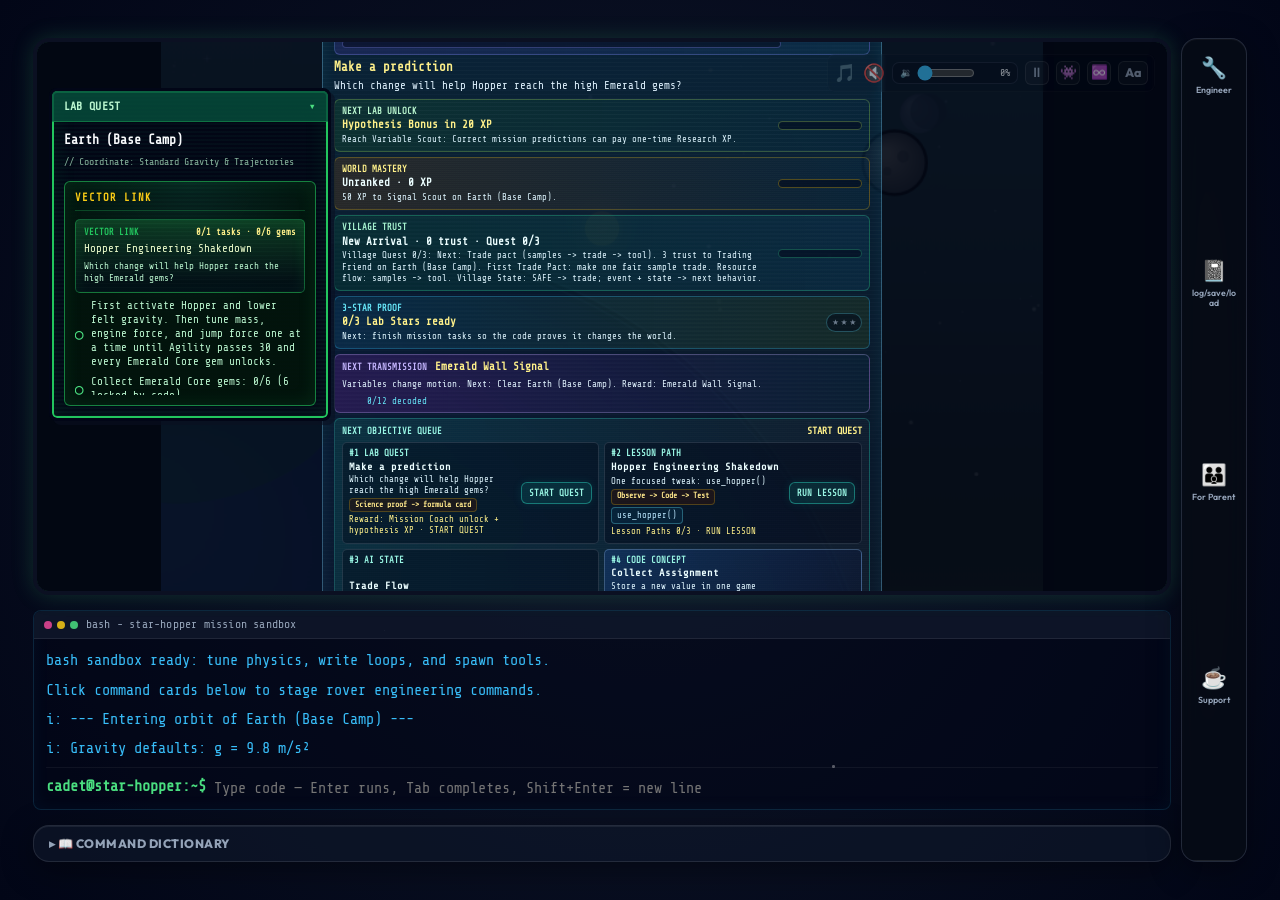
==== index.html @ 4eb85f6e "Simplify active play and villager behavior" ====
<!DOCTYPE html>
<html lang="en">
<head>
  <meta charset="UTF-8">
  <meta name="viewport" content="width=device-width, initial-scale=1.0, viewport-fit=cover">
  <title>Star Hopper - Physics & Coding Game</title>
  <meta name="description" content="A 2D platformer physics sandbox game for kids to learn programming constructs (loops, conditionals, assignments) and physics forces (gravity, friction, magnetism) by coding the level rules in real-time.">
  <link rel="icon" type="image/svg+xml" href="data:image/svg+xml,%3Csvg xmlns='http://www.w3.org/2000/svg' viewBox='0 0 32 32'%3E%3Cdefs%3E%3ClinearGradient id='grad' x1='0%25' y1='0%25' x2='100%25' y2='100%25'%3E%3Cstop offset='0%25' stop-color='%2338bdf8'/%3E%3Cstop offset='100%25' stop-color='%23a855f7'/%3E%3C/linearGradient%3E%3Cfilter id='glow'%3E%3CfeGaussianBlur stdDeviation='1' result='blur'/%3E%3CfeMerge%3E%3CfeMergeNode in='blur'/%3E%3CfeMergeNode in='SourceGraphic'/%3E%3C/feMerge%3E%3C/filter%3E%3C/defs%3E%3Crect width='32' height='32' rx='8' fill='%230f172a'/%3E%3Cpath d='M 6,26 Q 16,22 18,14' stroke='%23e11d48' stroke-width='2' stroke-linecap='round' fill='none' opacity='0.8'/%3E%3Cpath d='M 8,24 Q 14,20 16,16' stroke='%23fb923c' stroke-width='1.5' stroke-linecap='round' fill='none' opacity='0.8'/%3E%3Cpath d='M 22,6 L 24,11 L 29,12 L 25,16 L 26,21 L 22,18 L 18,21 L 19,16 L 15,12 L 20,11 Z' fill='url(%23grad)' filter='url(%23glow)'/%3E%3C/svg%3E">
  <link rel="stylesheet" href="style.css?v=coach-v443">

  <!-- PWA / installable iOS app -->
  <link rel="manifest" href="manifest.json?v=coach-v443">
  <meta name="theme-color" content="#030712">
  <meta name="apple-mobile-web-app-capable" content="yes">
  <meta name="mobile-web-app-capable" content="yes">
  <meta name="apple-mobile-web-app-status-bar-style" content="black-translucent">
  <meta name="apple-mobile-web-app-title" content="Star Hopper">
  <link rel="apple-touch-icon" href="icons/icon-180.png?v=coach-v443">
</head>
<body>

  <!-- Dynamic Animated Starfield Background -->
  <div class="space-bg">
    <div class="star" style="top: 10%; left: 15%; width: 2px; height: 2px; animation-delay: 0.5s;"></div>
    <div class="star" style="top: 25%; left: 40%; width: 1.5px; height: 1.5px; animation-delay: 1.2s;"></div>
    <div class="star" style="top: 50%; left: 80%; width: 2px; height: 2px; animation-delay: 0.1s;"></div>
    <div class="star" style="top: 70%; left: 30%; width: 1px; height: 1px; animation-delay: 2.3s;"></div>
    <div class="star" style="top: 85%; left: 65%; width: 2.5px; height: 2.5px; animation-delay: 0.8s;"></div>
    <div class="star" style="top: 15%; left: 85%; width: 1.5px; height: 1.5px; animation-delay: 1.7s;"></div>
    <div class="star" style="top: 60%; left: 10%; width: 2px; height: 2px; animation-delay: 0.4s;"></div>
    <div class="star" style="top: 40%; left: 90%; width: 1px; height: 1px; animation-delay: 2.9s;"></div>
  </div>

  <div id="app-container" class="right-collapsed">
    
    <!-- LEFT SIDE: GAME ENGINE VIEWPORT & HUD -->
    <div id="game-section">
      
      <!-- Canvas Wrapper containing canvas and overlay menus -->
      <div id="canvas-wrapper">
        
        <!-- Vector Link keeps active requirements in one compact CRT. Brief help lives on the coach drone. -->

        <!-- Mission objectives bubble (collapsible) — top-left dashboard overlay -->
        <div id="mission-bubble" class="coach-bubble mission-bubble">
          <button class="coach-bubble-head" id="mission-bubble-toggle" type="button" aria-expanded="true">
            <span class="coach-bubble-title">LAB QUEST</span>
            <span class="coach-chevron">▾</span>
          </button>
          <div class="coach-bubble-body">
            <h2 id="header-planet-title" class="mission-bubble-planet">Earth Base Camp</h2>
            <div class="terminal-sub-header" id="header-planet-sub">// Coordinate: Standard Gravity &amp; Trajectories</div>
            <div id="mission-panel" class="mission-panel">
              <div class="mission-panel-title">VECTOR LINK</div>
              <div id="mission-list" class="mission-list"><!-- Populated from ui.js --></div>
            </div>
            <div id="discovery-pulse" class="discovery-pulse hidden" aria-live="polite"></div>
            <div id="formula-target" class="formula-target hidden" aria-live="polite"></div>
            <div id="mission-briefing" class="mission-briefing">
              <div class="mission-panel-title">MESSAGE LOG</div>
              <div id="mission-briefing-log" class="mission-briefing-log"><!-- narration logged here from ui.js --></div>
            </div>
            <div class="mode-save-row">
              <button class="notebook-btn mini-save-btn" onclick="switchMainMode('notebook')">Open Log Save/Load</button>
              <button class="notebook-btn mini-save-btn" onclick="exportLocalSave()">Export</button>
              <button class="notebook-btn mini-save-btn" onclick="importLocalSave()">Load</button>
            </div>
          </div>
        </div>

        <!-- Mission Coach speech bubble (collapsible) — replaces the dense side pane -->
        <div id="pedagogical-mission-panel" class="coach-bubble" style="display: none;">
          <button class="coach-bubble-head" id="coach-bubble-toggle" type="button" aria-expanded="true">
            <span class="coach-bubble-title">🧭 Coach</span>
            <span class="coach-chevron">▾</span>
          </button>
          <button id="coach-drone-help" class="coach-drone-help" type="button" aria-label="Ask the coach drone for a hint" title="Ask the coach drone">?</button>
          <div class="coach-bubble-body">
            <div id="mission-coach-summary" class="mission-coach-summary"></div>
            <div id="mission-coach-focus" class="mission-coach-focus"></div>
            <div id="pedagogical-steps" class="step-checklist"></div>
            <div id="mission-scaffold" class="mission-scaffold"></div>
          </div>
        </div>

        <!-- Floating Guided Mode HUD Overlay -->
        <div id="guided-mode-hud" class="hidden">
          <div class="guided-header">
            <span id="guided-step-label">🚀 MISSION PILOT GUIDE</span>
            <button id="guided-close-btn" class="guided-close" onclick="skipGuidedMode()">✖ EXIT TUTORIAL</button>
          </div>
          <div class="guided-step-body">
            <p id="guided-step-desc" class="guided-text">Hold tight, flight controller is booting...</p>
            <div style="display: flex; justify-content: space-between; align-items: center; width: 100%; margin-top: 8px;">
              <div class="guided-progress-dots" id="guided-dots">
                <span class="dot active"></span>
                <span class="dot"></span>
                <span class="dot"></span>
                <span class="dot"></span>
                <span class="dot"></span>
              </div>
              <button id="guided-next-btn" class="notebook-btn" style="height: 24px; margin-top: 0; font-size: 0.65rem; padding: 0 8px; background: var(--neon-cyan); color: #030712; border: none; font-weight: bold; border-radius: 4px; display: none;" onclick="nextGuidedStep()">Next</button>
            </div>
          </div>
        </div>

        <canvas id="game-canvas" width="720" height="448"></canvas>

        <div id="game-top-controls" class="game-top-controls">
          <span class="music-track-label" id="hud-music-track">Earth Base</span>
          <button class="music-menu-button" id="music-menu-btn" title="Change Music">🎵</button>
          <button class="mute-button" id="mute-btn" title="Sound muted">🔇</button>
          <label class="volume-control" title="Master volume">
            <span aria-hidden="true">🔉</span>
            <input type="range" id="volume-slider" min="0" max="100" step="5" value="75" aria-label="Master volume">
            <span class="volume-value" id="volume-value">75%</span>
          </label>
          <button class="pause-button" id="pause-btn" title="Pause simulation" onclick="toggleGamePause()">⏸</button>
          <button class="pause-button survival-toggle" id="survival-btn" title="Mob Survival mode — stomp/shoot critters (press F to shoot)" onclick="if(window.Game) Game.toggleSurvival()">👾</button>
          <button class="pause-button infinite-toggle" id="infinite-fuel-btn" title="Infinite tank — fuel never runs out" onclick="if(window.Game) Game.toggleInfiniteFuel()">♾️</button>
          <button class="pause-button readable-text-toggle" id="readable-text-btn" title="High-contrast readable text mode" aria-label="High-contrast readable text mode" aria-pressed="false">Aa</button>
          <div class="music-dropdown" id="music-dropdown">
            <button class="music-dropdown-item" data-track="0">🌍 Earth Base <span class="track-active-indicator"></span></button>
            <button class="music-dropdown-item" data-track="1">🌙 Moon Orbit <span class="track-active-indicator"></span></button>
            <button class="music-dropdown-item" data-track="2">🪐 Jupiter Core <span class="track-active-indicator"></span></button>
            <button class="music-dropdown-item" data-track="3">❄️ Glacies Ice <span class="track-active-indicator"></span></button>
            <button class="music-dropdown-item" data-track="4">🧲 Mag Field <span class="track-active-indicator"></span></button>
            <button class="music-dropdown-item" data-track="5">💧 Tears <span class="track-active-indicator"></span></button>
            <button class="music-dropdown-item" data-track="6">🎛 Budget Master <span class="track-active-indicator"></span></button>
            <button class="music-dropdown-item" data-track="7">🧪 Acid Craft <span class="track-active-indicator"></span></button>
          </div>
        </div>

        <div id="hud-row" class="minimal-dashboard">
          <div class="hud-card compact-metric mission-stat-card" id="card-mission-stat">
            <span class="hud-card-title"><span class="hud-icon" aria-hidden="true">🎯</span><span>Engineering</span></span>
            <span class="hud-card-value gauge-stack" id="hud-mission-stat">
              <span class="gauge" id="gauge-agility">Agility –/30</span>
              <span class="gauge" id="gauge-thrust">Thrust –/45</span>
            </span>
          </div>
          <div class="hud-card compact-metric" id="card-gravity">
            <span class="hud-card-title"><span class="hud-icon" aria-hidden="true">🌀</span><span>Gravity</span></span>
            <span class="hud-card-value" id="hud-gravity">9.8 m/s²</span>
          </div>
          <div class="hud-card compact-metric">
            <span class="hud-card-title"><span class="hud-icon" aria-hidden="true">📡</span><span>Speed</span></span>
            <span class="hud-card-value" id="hud-velocity">X: 0.0 | Y: 0.0</span>
          </div>
          <div class="hud-card compact-metric" id="card-friction">
            <span class="hud-card-title"><span class="hud-icon" aria-hidden="true">🛞</span><span>Grip</span></span>
            <span class="hud-card-value" id="hud-friction">1.5</span>
          </div>
          <!-- Health (hearts) and Fuel (tank) live on the canvas HUD (top-left), not here —
               keeping them as dashboard cards both duplicated them and made this bottom panel
               grow tall enough to cover the on-canvas hearts on narrow screens. -->
          <div class="hud-card compact-energy">
            <div class="hud-card-title">
              <span><span class="hud-icon" aria-hidden="true">⚡</span><span>Energy</span></span>
              <span id="hud-energy-summary">KE 0 | PE 0</span>
            </div>
            <div class="energy-chart-container">
              <div class="energy-bar-wrapper">
                <span class="energy-label">KE</span>
                <div class="energy-bar-slot">
                  <div class="energy-bar-fill kinetic" id="bar-kinetic"></div>
                </div>
              </div>
              <div class="energy-bar-wrapper">
                <span class="energy-label">PE</span>
                <div class="energy-bar-slot">
                  <div class="energy-bar-fill potential" id="bar-potential"></div>
                </div>
              </div>
              <div class="energy-bar-wrapper">
                <span class="energy-label">TE</span>
                <div class="energy-bar-slot">
                  <div class="energy-bar-fill total" id="bar-total"></div>
                </div>
              </div>
            </div>
          </div>
          <div class="hud-card compact-objectives">
            <span class="hud-card-title"><span class="hud-icon" aria-hidden="true">◆</span><span>Gems</span></span>
            <span class="hud-card-value" id="hud-objectives">✓ 0/0 | ◆ 0/0</span>
            <div class="gem-bar" id="hud-gem-bar" aria-label="Mission gem collection progress"></div>
          </div>
        </div>

        <div id="pause-overlay" class="pause-overlay hidden">
          <div class="pause-title">PAUSED</div>
          <div class="pause-subtitle">The world is frozen — even mid-jump. Edit &amp; run your code in Mission Coach; leaving the code shell resumes unless you paused manually.</div>
        </div>

        <!-- Zoom Controls Overlay -->
        <div id="navigator-zoom-controls" style="position: absolute; bottom: 15px; right: 15px; display: none; gap: 5px; z-index: 100;">
          <button class="notebook-btn" style="width: 28px; height: 28px; padding: 0; font-size: 1.1rem; line-height: 26px; text-align: center; background: rgba(15, 23, 42, 0.85); border: 1px solid var(--panel-border); color: var(--text-primary); border-radius: 4px;" onclick="zoomNavigator(1.05)">＋</button>
          <button class="notebook-btn" style="width: 28px; height: 28px; padding: 0; font-size: 1.1rem; line-height: 26px; text-align: center; background: rgba(15, 23, 42, 0.85); border: 1px solid var(--panel-border); color: var(--text-primary); border-radius: 4px;" onclick="zoomNavigator(0.95)">－</button>
        </div>

        <!-- Start / Planet Selection Screen -->
        <div id="start-screen" class="canvas-overlay">
          <h1>STAR HOPPER</h1>
          <p style="color: var(--text-muted); font-size: 0.95rem; margin-top:-10px;">A Physics & Coding Space Platformer</p>
          <div class="planet-map galaxy-map" aria-label="Galaxy mission map">
            <div class="planet-route" aria-hidden="true"></div>
            <svg class="planet-route-arrows" viewBox="0 0 100 100" preserveAspectRatio="none" aria-hidden="true">
              <defs>
                <marker id="route-arrow" markerWidth="6" markerHeight="6" refX="5" refY="3" orient="auto">
                  <path d="M0,0 L6,3 L0,6 Z"></path>
                </marker>
              </defs>
              <path d="M13 56 C20 42, 24 35, 31 30"></path>
              <path d="M31 30 C38 39, 42 52, 49 58"></path>
              <path d="M49 58 C56 51, 60 39, 66 34"></path>
              <path d="M66 34 C73 42, 77 51, 83 56"></path>
              <path class="locked-route" d="M83 56 C75 74, 63 84, 56 84"></path>
            </svg>
            <button class="level-button planet-node current" data-level="0" disabled style="--btn-color: var(--neon-green); --x: 13%; --y: 56%;">
              <span class="level-num">01</span>
              <span class="level-name">Earth</span>
              <span class="mission-name">Hopper Build</span>
              <span class="mission-meta">Start here</span>
            </button>
            <button class="level-button planet-node locked" data-level="1" disabled style="--btn-color: var(--neon-cyan); --x: 31%; --y: 30%;">
              <span class="level-num">02</span>
              <span class="level-name">Moon</span>
              <span class="mission-name">Spring Chain</span>
              <span class="mission-meta">Locked</span>
            </button>
            <button class="level-button planet-node locked" data-level="2" disabled style="--btn-color: var(--neon-orange); --x: 49%; --y: 58%;">
              <span class="level-num">03</span>
              <span class="level-name">Jupiter</span>
              <span class="mission-name">Rocket Escape</span>
              <span class="mission-meta">Locked</span>
            </button>
            <button class="level-button planet-node locked" data-level="3" disabled style="--btn-color: var(--neon-purple); --x: 66%; --y: 34%;">
              <span class="level-num">04</span>
              <span class="level-name">Glacies</span>
              <span class="mission-name">Ice Grip</span>
              <span class="mission-meta">Locked</span>
            </button>
            <button class="level-button planet-node locked" data-level="4" disabled style="--btn-color: var(--neon-pink); --x: 83%; --y: 56%;">
              <span class="level-num">05</span>
              <span class="level-name">Mag-Net</span>
              <span class="mission-name">Mag Field</span>
              <span class="mission-meta">Locked</span>
            </button>
            <button class="level-button planet-node locked" data-level="5" disabled style="--btn-color: #fb923c; --x: 28%; --y: 78%;">
              <span class="level-num">06</span>
              <span class="level-name">Asteroid Forge</span>
              <span class="mission-name">Forge Collisions</span>
              <span class="mission-meta">Locked</span>
            </button>
            <button class="level-button planet-node teaser" data-teaser="dark-matter" disabled title="Dark Matter Lab — something invisible is bending the signal. Concept: inferring hidden forces from motion." style="--btn-color: #818cf8; --x: 56%; --y: 80%;">
              <span class="level-num">07</span>
              <span class="level-name">Dark Matter Lab</span>
              <span class="mission-name">Invisible Forces</span>
              <span class="mission-meta">📡 Transmission incoming</span>
            </button>
            <button class="level-button planet-node teaser" data-teaser="quantum-gate" disabled title="Quantum Gate — the source of the signal: Probe Hopper-Zero, and it's been waiting. Concept: branching &amp; probability." style="--btn-color: #22d3ee; --x: 75%; --y: 78%;">
              <span class="level-num">08</span>
              <span class="level-name">Quantum Gate</span>
              <span class="mission-name">Branching &amp; Probability</span>
              <span class="mission-meta">🛰️ Signal source</span>
            </button>
          </div>
          <button class="start-action-btn" onclick="Game.startLevel(0)">START EARTH MISSION</button>
          <div id="start-mission-radar" class="start-mission-radar" aria-live="polite">
            <div class="start-mission-radar-head">
              <span>MISSION RADAR</span>
              <strong id="start-mission-radar-progress">0 XP</strong>
            </div>
            <div id="start-cadet-identity" class="start-cadet-identity" aria-label="Cadet record">
              <span id="start-cadet-identity-label">CADET RECORD</span>
              <strong id="start-cadet-identity-title">Cadet // Lab Rookie</strong>
              <em id="start-cadet-identity-body">Formula cards, transmissions, and village trust build this record.</em>
              <div class="start-cadet-actions" aria-label="Cadet record actions">
                <button type="button" id="start-cadet-ai-btn" class="start-cadet-ai-btn hidden" onclick="runStartCadetAIAction()">RUN AI STATE</button>
                <button type="button" id="start-cadet-lesson-btn" class="start-cadet-ai-btn start-cadet-lesson-btn hidden" onclick="runStartCadetLessonPathAction()">RUN LESSON</button>
                <button type="button" id="start-cadet-hypothesis-btn" class="start-cadet-ai-btn start-cadet-hypothesis-btn hidden" onclick="runStartCadetHypothesisAction()">RUN PREDICT</button>
              </div>
              <div class="start-cadet-identity-meter" aria-hidden="true">
                <span id="start-cadet-identity-bar" style="width: 0%;"></span>
              </div>
            </div>
            <strong id="start-mission-radar-title">Next lab quest loading...</strong>
            <p id="start-mission-radar-body">Vector is tuning the next science signal.</p>
            <div id="start-rank-preview" class="start-rank-preview" aria-label="Research rank unlock preview">
              <div>
                <span id="start-rank-preview-label">NEXT LAB UNLOCK</span>
                <strong id="start-rank-preview-title">Research perk loading...</strong>
                <em id="start-rank-preview-body">Complete experiments to power up the lab.</em>
              </div>
              <div class="start-rank-preview-meter" aria-hidden="true">
                <span id="start-rank-preview-bar" style="width: 0%;"></span>
              </div>
            </div>
            <div id="start-world-preview" class="start-world-preview" aria-label="World mastery preview">
              <div>
                <span id="start-world-preview-label">WORLD MASTERY</span>
                <strong id="start-world-preview-title">World rank loading...</strong>
                <em id="start-world-preview-body">Tasks, samples, proof, rescues, and remixes fill this world ladder.</em>
              </div>
              <div class="start-world-preview-meter" aria-hidden="true">
                <span id="start-world-preview-bar" style="width: 0%;"></span>
              </div>
            </div>
            <div id="start-village-preview" class="start-village-preview" aria-label="Village trust preview">
              <div>
                <span id="start-village-preview-label">VILLAGE TRUST</span>
                <strong id="start-village-preview-title">Village link loading...</strong>
                <em id="start-village-preview-body">Trades, rescues, and pet guards build relationship progress.</em>
              </div>
              <div class="start-village-preview-meter" aria-hidden="true">
                <span id="start-village-preview-bar" style="width: 0%;"></span>
              </div>
            </div>
            <div id="start-proof-preview" class="start-proof-preview" aria-label="Lab-star proof preview">
              <div>
                <span id="start-proof-preview-label">3-STAR PROOF</span>
                <strong id="start-proof-preview-title">Lab stars loading...</strong>
                <em id="start-proof-preview-body">Finish tasks, bank samples, and leave science proof for mastery.</em>
              </div>
              <div id="start-proof-preview-stars" class="start-proof-preview-stars" aria-hidden="true"></div>
            </div>
            <div id="start-story-preview" class="start-story-preview" aria-label="Signal story preview">
              <span id="start-story-preview-label">NEXT TRANSMISSION</span>
              <strong id="start-story-preview-title">Signal chapter loading...</strong>
              <em id="start-story-preview-body">Vector is aligning the story beacon.</em>
              <code id="start-story-preview-progress">0/12 decoded</code>
            </div>
            <div id="start-objective-queue" class="start-objective-queue" aria-label="Next objective queue"></div>
            <div id="start-resume-test" class="start-resume-test hidden" aria-label="Resume saved lab test">
              <div>
                <span id="start-resume-test-label">RESUME LAB CHAIN</span>
                <strong id="start-resume-test-title">Next test loading...</strong>
                <em id="start-resume-test-body">Stage the saved command and compare new evidence.</em>
              </div>
              <code id="start-resume-test-code"></code>
              <button type="button" id="start-resume-test-btn" class="start-resume-test-btn" onclick="runStartResumeTestAction()">STAGE NEXT TEST</button>
            </div>
            <div class="start-mission-radar-foot">
              <span id="start-mission-radar-reward">Reward: Research XP</span>
              <button type="button" id="start-mission-radar-btn" class="start-mission-radar-btn" onclick="runStartMissionRadarAction()">START QUEST</button>
            </div>
          </div>
          <!-- Daily Signal: one shared, date-seeded remix per day (no servers — see retry-variants.js) -->
          <div id="daily-signal" class="daily-signal">
            <span id="daily-signal-label" class="daily-signal-label">📡 Daily Signal — tuning the dish…</span>
            <code id="daily-signal-code" class="daily-signal-code" style="display: none;"></code>
            <button type="button" id="daily-signal-btn" class="daily-signal-btn" onclick="runDailySignalAction()">▶ ACCEPT</button>
            <code id="frontier-signal-code" class="daily-signal-code frontier-signal-code" style="display: none;"></code>
            <button type="button" class="daily-signal-btn frontier-signal-btn" id="frontier-signal-btn" style="display: none;" onclick="runFrontierChallengeAction()">◆ FRONTIER</button>
          </div>
          <div id="frontier-record-banner" class="frontier-record-banner" style="display: none;">
            <span class="frontier-record-kicker">LOCAL FRONTIER</span>
            <span id="frontier-record-label" class="frontier-record-label">Frontier ready</span>
            <span id="frontier-record-detail" class="frontier-record-detail">No local clear yet</span>
            <button type="button" class="frontier-share-btn" id="frontier-share-btn" onclick="if (window.Game) Game.copyFrontierShareCode()">COPY CODE</button>
          </div>
          <div id="frontier-board" class="frontier-board" style="display: none;">
            <div class="frontier-board-head">
              <span>CLASS FRONTIER BOARD</span>
              <strong>paste share lines</strong>
            </div>
            <div id="frontier-board-list" class="frontier-board-list">
              <span>Paste a classmate's Frontier line to start a local board.</span>
            </div>
            <div id="frontier-rival-target" class="frontier-rival-target">
              <span id="frontier-rival-copy">Paste today's Frontier line to create a rival target.</span>
              <button type="button" id="frontier-rival-btn" class="frontier-rival-btn" style="display: none;" onclick="runFrontierChallengeAction()">CHASE</button>
            </div>
            <div class="frontier-board-import">
              <input id="frontier-board-input" type="text" autocomplete="off" spellcheck="false" aria-label="Paste Frontier share code" placeholder="FRONTIER-EARTH-1234 · Pilot Ada · Tier 3..." />
              <button type="button" class="frontier-share-btn" onclick="if (window.Game) Game.importFrontierBoardFromInput()">ADD</button>
            </div>
          </div>
          <!-- Gentle return-streak chip (shown only once a streak exists; never shames a gap). -->
          <div id="return-streak-banner" class="return-streak-banner" style="display: none;">
            <span class="streak-icon" aria-hidden="true">🔥</span>
            <span class="streak-count" id="return-streak-count">1</span>
            <span class="streak-label">day streak — keep it going, cadet!</span>
            <span class="streak-reward" id="return-streak-reward">Daily lab habit</span>
            <span class="streak-focus" id="return-streak-focus">Focus: Daily Signal</span>
            <code class="streak-code" id="return-streak-code"></code>
            <button type="button" class="streak-action" id="return-streak-action" onclick="runReturnStreakAction()">DAILY</button>
            <span class="streak-ladder" id="return-streak-ladder" aria-label="Daily Lab streak ladder"></span>
          </div>
        </div>

        <!-- Level Cleared Screen -->
        <div id="clear-screen" class="canvas-overlay hidden">
          <div class="overlay-title" id="clear-title">ROVER DISCOVERY COMPLETE! 🚀</div>
          <div class="overlay-subtitle" id="clear-subtitle">Rover has returned to the spacecraft. Run a short launch plan to continue the expedition.</div>
          <div id="clear-lab-report" class="clear-lab-report" aria-live="polite"></div>
          <div style="display: flex; gap: 15px; flex-wrap: wrap; justify-content: center;">
            <button class="overlay-btn" id="btn-next-level">RUN LAUNCH PLAN</button>
            <button class="overlay-btn" onclick="Game.startLevel(Game.currentPlanetIndex)">REPLAY</button>
            <!-- Daily Signal CTA — shown after the final world so the story doesn't dead-end. -->
            <button class="overlay-btn" id="btn-clear-daily" style="display: none; background: var(--neon-cyan); color: #030712;" onclick="runDailySignalAction()">📡 TODAY'S SIGNAL</button>
          </div>
        </div>

        <!-- Game Over Rescue Screen -->
        <div id="gameover-screen" class="canvas-overlay hidden">
          <!-- Crash → diagnosis: diagnostics.js fills this lab report with WHY the
               attempt failed and one-tap staged fixes (respawn + command pre-typed). -->
          <div class="overlay-title failure-title" id="failure-title">⚗️ LAB REPORT</div>
          <div id="failure-cause" class="failure-cause">💥 rover damage</div>
          <div class="failure-lab">
            <div id="failure-msg" class="failure-msg">Analyzing telemetry…</div>
            <div id="failure-formula" class="failure-formula"></div>
            <div id="failure-retry-ladder" class="failure-retry-ladder" aria-label="Crash Lab retry ladder"></div>
            <div id="failure-choices" class="failure-choices"></div>
            <!-- One-tap hypothesis, logged onto the NEXT attempt's experiment row -->
            <div id="failure-hypothesis" class="failure-hypothesis">
              <span class="hypothesis-label">🔮 Hypothesis — next run's jump height:</span>
              <button type="button" class="hypothesis-btn" data-choice="higher" onclick="predictNextAttempt('higher')">⬆ Higher</button>
              <button type="button" class="hypothesis-btn" data-choice="lower" onclick="predictNextAttempt('lower')">⬇ Lower</button>
              <button type="button" class="hypothesis-btn" data-choice="same" onclick="predictNextAttempt('same')">➡ Same</button>
            </div>
          </div>
          <button class="overlay-btn" id="btn-restart">DEPLOY RESCUE POD</button>
          <div class="failure-hint">…or tap a fix above: it respawns you with the code staged — press Enter to run the experiment.</div>
        </div>

        <!-- NPC Trading Overlay -->
        <div id="trade-screen" class="canvas-overlay hidden">
          <div class="trade-modal-panel">
            <div class="trade-modal-header">
              <div>
                <span id="trade-npc-name" class="trade-npc-name">Machinist Geary</span>
                <span id="trade-npc-profession" class="trade-npc-profession">// Machinist</span>
              </div>
              <button class="trade-close-btn" onclick="closeTradeScreen()">✖</button>
            </div>
            <div class="trade-modal-body">
              <div class="trade-dialogue-box">
                <p id="trade-dialogue-text">Hello, Cadet! My forge needs Emeralds to craft heavy engines...</p>
              </div>
              
              <div class="trade-wallet-display">
                <span class="trade-wallet-title">YOUR GEMS:</span>
                <div class="trade-wallet-row">
                  <span class="wallet-gem" title="Earth Emeralds" style="color: #4ade80;">💚 <span id="wallet-emerald">0</span></span>
                  <span class="wallet-gem" title="Moon Quartz" style="color: #e2e8f0;">🤍 <span id="wallet-quartz">0</span></span>
                  <span class="wallet-gem" title="Jupiter Amber" style="color: #f97316;">🧡 <span id="wallet-amber">0</span></span>
                  <span class="wallet-gem" title="Glacies Ice" style="color: #a78bfa;">💜 <span id="wallet-ice">0</span></span>
                  <span class="wallet-gem" title="Magnet Flux" style="color: #ec4899;">💖 <span id="wallet-flux">0</span></span>
                  <span class="wallet-gem" title="Forge Orange" style="color: #fb923c;">🟧 <span id="wallet-forge">0</span></span>
                </div>
              </div>

              <div id="trade-request-card" class="trade-request-card"></div>
              
              <div class="trade-list-container">
                <div class="trade-list-title">OFFERS:</div>
                <div id="trade-list" class="trade-list">
                  <!-- Trades populated dynamically -->
                </div>
              </div>
            </div>
          </div>
        </div>

      </div>

      <!-- On-screen touch controls (mobile / touch devices) -->
      <div id="touch-controls" class="touch-controls" role="group" aria-label="Touch game controls">
        <div class="touch-dpad">
          <button type="button" class="touch-btn" data-key="ArrowLeft" aria-label="Move left">◀</button>
          <button type="button" class="touch-btn" data-key="ArrowDown" aria-label="Duck, down-thrust, or grip">▼</button>
          <button type="button" class="touch-btn" data-key="ArrowRight" aria-label="Move right">▶</button>
        </div>
        <div class="touch-actions">
          <button type="button" class="touch-btn touch-trade" data-action="trade" aria-label="Trade with navigator">🤝 TRADE</button>
          <button type="button" class="touch-btn touch-drill" data-key="d" aria-label="Drill or place block">⛏</button>
          <button type="button" class="touch-btn touch-fire" data-key="f" aria-label="Fire (Mob Survival)">🔫</button>
          <button type="button" class="touch-btn touch-jump" data-key="ArrowUp" aria-label="Jump">▲ JUMP</button>
        </div>
      </div>

        <!-- Command dictionary: CSS `order` floats it below the bash console; when
             open it expands as an absolute popover so the canvas/shell never resize. -->
      <div id="bottom-code-deck" class="glass-panel">
        <details class="more-command-deck" id="more-command-deck">
          <summary>📖 Command dictionary</summary>
          <div class="dict-popover">
          <!-- Tabbed Code Deck Header -->
          <div class="code-deck-tabs">
            <button class="code-tab active" id="tab-btn-physics">⚡ Physics Constants</button>
            <button class="code-tab" id="tab-btn-rules">🪄 Logic & Rules</button>
          </div>
        
          <div class="code-deck">
            <!-- Tab Pane: Physics -->
            <div id="pane-physics" class="code-pane">
              <div class="deck-group-header">Environment</div>
              <div class="code-card category-math" data-code="antigravity = 3" title="Antigravity in m/s². A planet's gravity is fixed — push back against it (Earth is 9.8) for longer hang time.">
                <span class="variable">antigravity</span> = <span class="keyword">3</span>
              </div>
              <div class="code-card category-math" data-code="friction = 0.5" title="Slick ice sliding physics.">
                <span class="variable">friction</span> = <span class="keyword">0.5</span>
              </div>
              <div class="code-card category-math" data-code="friction = 10.0" title="Brake instantly on slippery ground.">
                <span class="variable">friction</span> = <span class="keyword">10.0</span>
              </div>
              <div class="deck-group-header">Mobility</div>
              <div class="code-card category-math" data-code="hopper.jump_power = 14" title="Starter jump impulse. Edit the number upward for taller arcs.">
                <span class="variable">hopper.jump_power</span> = <span class="keyword">14</span>
              </div>
              <div class="deck-group-header">Hopper Upgrades</div>
              <div class="code-card category-math" data-code="hopper.mass = 1.6" title="Starter Hopper mass. Lighter mass = less inertia, so the SAME engine jumps higher and accelerates faster (F = m·a). It does NOT change how fast you fall.">
                <span class="variable">hopper.mass</span> = <span class="keyword">1.6</span>
              </div>
              <div class="code-card category-math" data-code="hopper.rocket_power = 55" title="Rocket thrust for Jupiter escapes. Trade-off: more power burns fuel faster, so the tank empties sooner.">
                <span class="variable">hopper.rocket_power</span> = <span class="keyword">55</span>
              </div>
              <div class="code-card category-math" data-code="hopper.spikes = 1" title="Deploy Hopper grip spikes for icy terrain.">
                <span class="variable">hopper.spikes</span> = <span class="keyword">1</span>
              </div>
            </div>

            <!-- Tab Pane: Rules -->
            <div id="pane-rules" class="code-pane hidden">
              <!-- Magic Wand Actions -->
              <div class="code-card" data-code="spawn_gem()" title="Spawn a bonus gem above current coordinates.">
                <span class="function">spawn_gem</span>()
              </div>
              <div class="code-card" data-code="spawn_box()" title="Spawn wooden box above head to step over hazard peaks.">
                <span class="function">spawn_box</span>()
              </div>
              <div class="code-card" data-code="spawn_spring()" title="Spawn bounce launcher pad.">
                <span class="function">spawn_spring</span>()
              </div>
              <div class="code-card" data-code="shrink_enemies()" title="Make bug/spore threats tiny.">
                <span class="function">shrink_enemies</span>()
              </div>
              <div class="code-card" data-code="rave_mode()" title="Toggle rainbow disco mode!">
                <span class="function">rave_mode</span>()
              </div>

              <!-- Magic Loops -->
              <div class="code-card category-loop" data-code="repeat 5: spawn_gem()" title="Spawn 5 bonus gems.">
                <span class="keyword">repeat</span> <span class="number">5</span>: <span class="function">spawn_gem</span>()
              </div>
              <div class="code-card category-loop" data-code="for i in range(3): spawn_spring()" title="Spawn 3 stacked springs.">
                <span class="keyword">for</span> i <span class="keyword">in</span> <span class="function">range</span>(<span class="number">3</span>): <span class="function">spawn_spring</span>()
              </div>

              <!-- Event Hook Triggers -->
              <div class="code-card category-if" data-code="when player.lands: antigravity = 0" title="Cancel antigravity on landing so you feel the planet's full gravity again.">
                <span class="keyword">when</span> <span class="variable">player.lands</span>: antigravity = <span class="keyword">0</span>
              </div>
              <div class="code-card category-if" data-code="when player.touching('ice'): player.say('Woohoo!')" title="Active player says something on ice block contact.">
                <span class="keyword">when</span> <span class="variable">player.touching</span>(<span class="string">'ice'</span>): player.<span class="function">say</span>(<span class="string">'Woohoo!'</span>)
              </div>
              <div class="code-card category-if" data-code="when hit_enemy: bounce_up()" title="Stomping an alien fires a massive bounce impulse.">
                <span class="keyword">when</span> <span class="variable">hit_enemy</span>: <span class="function">bounce_up</span>()
              </div>
            </div>
          </div>
          </div><!-- /.dict-popover -->
        </details>
      </div>

      <!-- Bash console: lives under the game canvas so it spans the wide left column -->
      <div class="console-area bash-shell" style="flex: 0 0 auto; min-height: 0; height: 200px; display: flex; flex-direction: column; margin-top: 0;">
        <div class="bash-shell-bar">
          <div class="bash-window-dots" aria-hidden="true">
            <span></span>
            <span></span>
            <span></span>
          </div>
          <span class="bash-shell-title">bash - star-hopper mission sandbox</span>
        </div>
        <div class="console-history" id="console-history" style="flex-grow: 1; overflow-y: auto;">
          <div class="console-line info">$ source /missions/current_planet.env</div>
          <div class="console-line info">bash sandbox ready: tune physics, write loops, and spawn tools.</div>
          <div class="console-line info">Click command cards below to stage rover engineering commands.</div>
        </div>

        <!-- Interactive Typing Row -->
        <div class="console-input-row">
          <span class="console-prompt">cadet@star-hopper:~$</span>
          <textarea id="console-input" class="console-input" rows="1" placeholder="Type code — Enter runs, Tab completes, Shift+Enter = new line" autocomplete="off" spellcheck="false" aria-label="Mission code input"></textarea>
          <!-- Autocomplete Suggestions List Overlay -->
          <div id="autocomplete-box" class="autocomplete-box" style="display: none;"></div>
        </div>
      </div>

    </div>

    <div id="main-pane-resizer" class="pane-resizer vertical" title="Drag to resize the game and dashboard panes"></div>

    <!-- RIGHT SIDE: FUTURISTIC SPACE CODING TERMINAL -->
    <div id="terminal-section" class="glass-panel" style="overflow: hidden; display: flex;">

      <!-- Persistent ribbon rail: each ribbon toggles its pane open/closed from the
           same spot, staying on the right edge whether the pane is open or closed. -->
      <div class="main-mode-tabs">
        <button class="mode-tab" id="mode-btn-engineer" onclick="toggleMainPane('engineer')" title="Engineering bench — linked design sliders"><span class="mode-ico">🔧</span><span class="mode-lbl">Engineer</span></button>
        <button class="mode-tab" id="mode-btn-notebook" onclick="toggleMainPane('notebook')" title="Log / Save / Load"><span class="mode-ico">📓</span><span class="mode-lbl">log/save/load</span></button>
        <button class="mode-tab" id="mode-btn-parents" onclick="toggleMainPane('parents')" title="For Parents"><span class="mode-ico">👪</span><span class="mode-lbl">For Parent</span></button>
        <a href="https://www.buymeacoffee.com/hshakeri" target="_blank" rel="noopener" id="support-project-btn" class="mode-tab support-rail-btn" title="Support this free, open-source STEM project"><span class="mode-ico">☕</span><span class="mode-lbl">Support</span></a>
      </div>

      <!-- Mode Pane 1: Play — its instructions/objectives now live in the Mission
           bubble on the game canvas, so this pane stays empty (right rail is collapsed
           to the game by default). -->
      <div id="main-content-terminal" class="mode-content active" style="flex-grow: 1; display: flex; flex-direction: column; overflow-y: auto;"></div>

      <!-- Mode Pane: Engineering bench (linked design sliders) — populated by ui.js -->
      <div id="main-content-engineer" class="mode-content">
        <div class="notebook-header"><span>🔧</span><h2>Engineering Bench</h2></div>
        <p class="eng-hint">Drag a slider and watch the linked results move. Lighter mass makes the SAME engine go faster <em>and</em> jump higher — that's F = m·a!</p>
        <div id="eng-inputs"></div>
        <div class="eng-divider">▼ Results (these move when you tune above) ▼</div>
        <div id="eng-outputs"></div>
      </div>

      <!-- Mode Pane 2: Science Notebook -->
      <div id="main-content-notebook" class="mode-content">
        <div class="notebook-container">
          <div class="notebook-header">
            <span>📓</span>
            <h2>Mission Log</h2>
          </div>

          <!-- Cadet Profiles (no-login, privacy-safe save slots) -->
          <div class="notebook-prompt-box cadet-card" id="cadet-profiles-card">
            <div class="cadet-card-head">
              <span>🧑‍🚀 Your Cadet</span>
              <span id="cadet-save-status" class="cadet-save-status">Auto-saving on</span>
            </div>
            <div id="cadet-profiles-body"><!-- rendered by profiles.js --></div>
            <p class="cadet-note">Progress saves to this device automatically — no account, no email, no age. Use a backup file to carry a cadet to another device.</p>
          </div>

          <!-- GitHub Gist Cloud Sync (optional, advanced) -->
          <div class="notebook-prompt-box" id="gist-sync-card" style="background: rgba(167, 139, 250, 0.05); border-color: rgba(167, 139, 250, 0.2); margin-bottom: 12px; padding: 10px; border-radius: 8px;">
            <div class="notebook-prompt-title" style="color: var(--neon-purple); display: flex; justify-content: space-between; align-items: center; margin-bottom: 4px;">
              <span>☁️ Cloud sync · optional (grown-ups)</span>
              <span id="sync-status-badge" class="badge-disconnected" style="font-size: 0.65rem; padding: 2px 6px; border-radius: 4px;">Disconnected</span>
            </div>

            <div id="sync-logged-out" style="display: flex; flex-direction: column; gap: 6px; margin-top: 5px;">
              <p style="font-size: 0.72rem; color: var(--text-muted); line-height: 1.35; margin: 0;">
                Sign in with a GitHub token (ages 13+) to save your gems and reflections to the cloud and pick up on any device. Your token is kept only for this session.
              </p>
              <div style="display: flex; gap: 6px;">
                <input type="password" id="github-pat-input" placeholder="Paste GitHub token…" autocomplete="off" aria-label="GitHub token for cloud sync" style="flex-grow: 1; height: 28px; padding: 0 8px; font-size: 0.72rem; background: rgba(0, 0, 0, 0.3); border: 1px solid var(--panel-border); border-radius: 4px; color: var(--text-primary); font-family: var(--font-mono);" />
                <button class="notebook-btn" style="height: 28px; margin-top: 0; font-size: 0.72rem; width: 72px; background: var(--neon-purple); color: #030712; border: 1px solid rgba(167, 139, 250, 0.3);" onclick="connectGitHubSync()">Sign in</button>
              </div>
              <p style="font-size: 0.62rem; color: var(--text-muted); margin: 0;">
                💡 Create a free token at <a href="https://github.com/settings/tokens/new?scopes=gist&amp;description=Star%20Hopper%20Save" target="_blank" rel="noopener" style="color: var(--neon-cyan); text-decoration: underline;">github.com/settings/tokens</a> with the <code>gist</code> permission (it pre-selects it for you).
              </p>
            </div>

            <div id="sync-logged-in" style="display: none; flex-direction: column; gap: 8px; margin-top: 5px;">
              <div style="display: flex; align-items: center; justify-content: space-between; gap: 8px;">
                <div style="display: flex; align-items: center; gap: 8px; min-width: 0;">
                  <img id="sync-user-avatar" src="" alt="" style="width: 26px; height: 26px; border-radius: 50%; border: 1px solid var(--neon-purple);" />
                  <div style="display: flex; flex-direction: column; min-width: 0;">
                    <span id="sync-username" style="font-size: 0.75rem; font-weight: bold; color: var(--text-primary); white-space: nowrap; overflow: hidden; text-overflow: ellipsis;">username</span>
                    <span id="sync-last-synced" style="font-size: 0.6rem; color: var(--text-muted);">Not saved to cloud yet</span>
                  </div>
                </div>
                <button class="notebook-btn" style="height: 24px; padding: 0 8px; margin-top: 0; font-size: 0.62rem; background: rgba(239, 68, 68, 0.12); color: var(--neon-pink); border-color: rgba(239, 68, 68, 0.3);" onclick="disconnectGitHubSync()">Sign out</button>
              </div>
              <div style="display: flex; gap: 6px;">
                <button class="notebook-btn" style="flex: 1; height: 26px; padding: 0 8px; margin-top: 0; font-size: 0.66rem; background: rgba(56, 189, 248, 0.15); color: var(--neon-cyan); border-color: rgba(56, 189, 248, 0.3);" onclick="syncGistData()">⬆ Save to Cloud</button>
                <button class="notebook-btn" style="flex: 1; height: 26px; padding: 0 8px; margin-top: 0; font-size: 0.66rem; background: rgba(74, 222, 128, 0.15); color: var(--neon-green); border-color: rgba(74, 222, 128, 0.3);" onclick="pullFromCloud()">⬇ Load from Cloud</button>
              </div>
            </div>

            <!-- Inline status message (replaces blocking alert popups) -->
            <div id="sync-message" class="sync-message" style="display: none;"></div>
          </div>

          <!-- Telemetry data cards -->
          <div class="notebook-stats-grid">
            <div class="notebook-stat-card">
              <span class="label">Flight Time</span>
              <span id="notebook-stat-time" class="value">0.0s</span>
            </div>
            <div class="notebook-stat-card">
              <span class="label">Max Altitude</span>
              <span id="notebook-stat-height" class="value">0px</span>
            </div>
            <div class="notebook-stat-card">
              <span class="label">Max Speed</span>
              <span id="notebook-stat-speed" class="value">0.0 px/f</span>
            </div>
            <div class="notebook-stat-card">
              <span class="label">Gravity Constant</span>
              <span id="notebook-stat-gravity" class="value">0.60</span>
            </div>
            <div class="notebook-stat-card">
              <span class="label">Research XP</span>
              <span id="notebook-stat-research" class="value">0 XP</span>
            </div>
          </div>

          <div class="notebook-prompt-box research-rank-box">
            <div class="notebook-prompt-title" style="color: var(--neon-cyan);">Research Rank</div>
            <div id="research-rank-card" class="research-rank-card"></div>
            <div id="discovery-deck" class="discovery-deck"></div>
          </div>

          <div class="notebook-prompt-box code-concept-deck-box">
            <div class="notebook-prompt-title" style="color: var(--neon-cyan);">Code Concept Deck</div>
            <div id="code-concept-deck-panel" class="code-concept-deck-panel"></div>
          </div>

          <div class="notebook-prompt-box signal-story-box">
            <div class="notebook-prompt-title" style="color: var(--neon-purple);">Signal Story</div>
            <div id="signal-story-panel" class="signal-story-panel"></div>
          </div>

          <div class="notebook-prompt-box future-lab-roadmap-box">
            <div class="notebook-prompt-title" style="color: var(--neon-cyan);">Future Lab Roadmap</div>
            <div id="future-lab-roadmap-panel" class="future-lab-roadmap-panel"></div>
          </div>

          <div class="notebook-prompt-box science-passport-box">
            <div class="notebook-prompt-title" style="color: var(--neon-cyan);">Science Passport</div>
            <div id="science-passport-panel" class="science-passport-panel"></div>
          </div>

          <div class="notebook-prompt-box village-almanac-box">
            <div class="notebook-prompt-title" style="color: var(--neon-green);">Village Almanac</div>
            <div id="village-almanac-panel" class="village-almanac-panel"></div>
          </div>

          <div class="notebook-prompt-box ai-state-deck-box">
            <div class="notebook-prompt-title" style="color: var(--neon-cyan);">AI State Deck</div>
            <div id="ai-state-deck-panel" class="ai-state-deck-panel"></div>
          </div>

          <!-- Per-attempt experiment table (attempt-log.js): predict → code → measure -->
          <div class="notebook-prompt-box attempt-log-box">
            <div class="notebook-prompt-title" style="color: var(--neon-cyan);">🧪 Experiment Log — attempts on this world</div>
            <div id="attempt-log-rows" class="attempt-log-rows">
              <div class="attempt-log-empty">No attempts yet — every run lands here as an experiment.</div>
            </div>
          </div>

          <div class="notebook-prompt-box concept-progress-box">
            <div class="notebook-prompt-title" style="color: var(--neon-green);">🧩 Concepts Learned</div>
            <div id="concept-progress-list" class="concept-progress-list"></div>
          </div>

          <div class="notebook-prompt-box badge-shelf-box">
            <div class="notebook-prompt-title" style="color: var(--neon-orange);">🏅 Badge Shelf</div>
            <div id="badge-shelf-list" class="badge-shelf-list"></div>
          </div>

          <!-- Real-time Energy Equation Telemetry -->
          <div class="notebook-prompt-box" style="background: rgba(56, 189, 248, 0.05); border-color: rgba(56, 189, 248, 0.2);">
            <div class="notebook-prompt-title" style="color: var(--neon-cyan);">⚡ Mechanical Energy Telemetry</div>
            <div style="font-size: 0.72rem; color: var(--text-muted); font-family: var(--font-mono); line-height: 1.4; margin-bottom: 5px;">
              KE = 1/2 * m * v² | PE = m * g * h | TE = KE + PE
            </div>
            <div class="notebook-energy-plot">
              <div class="energy-bar-mini" style="background: var(--neon-green); height: 50%;" id="mini-ke-bar">
                <span id="mini-ke-val">50J</span>
              </div>
              <div class="energy-bar-mini" style="background: var(--neon-cyan); height: 30%;" id="mini-pe-bar">
                <span id="mini-pe-val">30J</span>
              </div>
              <div class="energy-bar-mini" style="background: var(--neon-pink); height: 80%;" id="mini-te-bar">
                <span id="mini-te-val">80J</span>
              </div>
            </div>
          </div>

          <!-- Interactive prediction/reflection box -->
          <div class="notebook-prompt-box" id="notebook-prompt-reflection">
            <div class="notebook-prompt-title">✍️ Post-Mission reflection</div>
            <div id="notebook-prompt-question" style="font-size: 0.8rem; margin-bottom: 5px; color: var(--text-primary);">What happens when you reduce gravity? Did you observe your trajectory extend?</div>
            <div id="notebook-reflection-starter" class="notebook-reflection-starter">Use evidence from your last code run and telemetry.</div>
            <textarea id="notebook-user-response" class="notebook-textarea" placeholder="I think Rover travels in a wider curve because..." aria-label="Post-mission reflection response"></textarea>
            <button class="notebook-btn" onclick="saveNotebookReflection()">Save Entry</button>
          </div>

          <!-- History log of completed missions -->
          <div class="notebook-history" id="notebook-history">
            <!-- Dynamically populated from notebook.js -->
            <div class="no-missions" style="text-align: center; color: var(--text-muted); font-size: 0.8rem;">No journal entries yet. Complete a mission objective to log data.</div>
          </div>

          <!-- Print button -->
          <div id="certificate-progress-card" class="certificate-progress-card" aria-live="polite"></div>
          <button id="certificate-btn" class="notebook-btn certificate-locked" style="background: var(--neon-cyan); color: #030712; width: 100%; font-size: 0.8rem; height: 36px; margin-top: 10px;" onclick="printNotebook()" disabled>🔒 Scientist Certificate Locked</button>
        </div>
      </div>

      <!-- Mode Pane 3: Spaceship Navigator -->
      <div id="main-content-navigator" class="mode-content">
        <div class="notebook-container">
          <div class="notebook-header" style="display: flex; justify-content: space-between; align-items: center; width: 100%;">
            <div style="display: flex; align-items: center; gap: 8px;">
              <span>🚀</span>
              <h2>Orbital Navigation</h2>
            </div>
            <select id="navigator-mode-select" onchange="switchNavigatorMode(this.value)" style="background: var(--panel-bg); color: var(--text-primary); border: 1px solid var(--panel-border); border-radius: 6px; padding: 4px 8px; font-size: 0.75rem; font-family: var(--font-sans); cursor: pointer; margin-right: 5px;">
              <option value="classic">Classic Trainer</option>
              <option value="solar" selected>Solar Simulator</option>
            </select>
          </div>
          <div class="mode-save-row navigator-save-row">
            <button class="notebook-btn mini-save-btn" onclick="switchMainMode('notebook')">Open Log Save/Load</button>
            <button class="notebook-btn mini-save-btn" onclick="exportLocalSave()">Export</button>
            <button class="notebook-btn mini-save-btn" onclick="importLocalSave()">Load</button>
          </div>

          <!-- Objective -->
          <div class="notebook-prompt-box" style="background: rgba(249, 115, 22, 0.05); border-color: rgba(249, 115, 22, 0.2);">
            <div class="notebook-prompt-title" style="color: var(--neon-orange);">Active Orbit Coordinate</div>
            <div id="navigator-mission-objective" style="font-size: 0.8rem; color: var(--text-primary);">Select a mission below to begin circular gravity training.</div>
          </div>

          <div id="navigator-bridge-card" class="navigator-bridge-card">
            <div class="notebook-prompt-title" style="color: var(--neon-orange);">🚀 Spacecraft Story Bridge</div>
            <div id="navigator-bridge-summary" class="navigator-bridge-summary">Run the launch plan to travel to the next planet.</div>
            <div class="navigator-bridge-hint" style="font-size: 0.68rem; color: var(--text-muted); margin: 2px 0 4px;">💡 This is KidCode — loops work! Put <code>repeat 3:</code> on its own line, then indent the burns beneath it (same loop you used on the Moon).</div>
            <textarea id="navigator-bridge-code" class="navigator-bridge-code" spellcheck="false" aria-label="Spacecraft launch plan code"></textarea>
            <div class="navigator-bridge-actions">
              <button class="notebook-btn bridge-run-btn" onclick="runNavigatorBridgePlan()">Run Launch Plan</button>
            </div>
          </div>

          <details class="navigator-advanced-details">
            <summary>Advanced orbit tools</summary>
            <!-- Navigator Mission List -->
            <div class="notebook-history" id="navigator-mission-list" style="margin-top: 5px; max-height: 120px; overflow-y: auto;">
              <!-- Populated dynamically -->
            </div>

            <!-- Command History and Input for Ship -->
            <div class="console-area" style="flex-grow: 1; display: flex; flex-direction: column; min-height: 150px; margin-top: 5px;">
              <div class="console-history" id="navigator-console-history" style="flex-grow: 1; overflow-y: auto;">
                <div class="console-line info">--- Orbit Command Deck OS v1.0 ---</div>
                <div class="console-line info">Commands: point_at('moon'), thrust(power, sec), wait(sec), warp(factor)</div>
                <div class="console-line info">Loops? Use the multi-line Launch Plan box above. Type help + Enter for the full guide.</div>
              </div>
            
              <div class="console-input-row">
                <span class="console-prompt" style="color: var(--neon-orange);">orbit-ship&gt;</span>
                <input type="text" id="navigator-console-input" class="console-input" placeholder="Type orbital commands..." autocomplete="off" spellcheck="false" aria-label="Advanced orbit command input">
              </div>
            </div>
          
            <!-- Code cards shortcuts -->
            <div style="display: flex; gap: 5px; flex-wrap: wrap; margin-top: 5px;">
              <button class="notebook-btn" style="background: rgba(249,115,22,0.15); border: 1px solid rgba(249,115,22,0.3); color: var(--neon-orange); padding: 4px 8px; font-size: 0.7rem;" onclick="addNavigatorConsole('point_at(\'earth\')')">point_at('earth')</button>
              <button class="notebook-btn" style="background: rgba(249,115,22,0.15); border: 1px solid rgba(249,115,22,0.3); color: var(--neon-orange); padding: 4px 8px; font-size: 0.7rem;" onclick="addNavigatorConsole('thrust(5, 2)')">thrust(5, 2)</button>
              <button class="notebook-btn" style="background: rgba(249,115,22,0.15); border: 1px solid rgba(249,115,22,0.3); color: var(--neon-orange); padding: 4px 8px; font-size: 0.7rem;" onclick="addNavigatorConsole('wait(3)')">wait(3)</button>
              <button class="notebook-btn" style="background: rgba(249,115,22,0.15); border: 1px solid rgba(249,115,22,0.3); color: var(--neon-orange); padding: 4px 8px; font-size: 0.7rem;" onclick="addNavigatorConsole('warp(5)')">time warp</button>
              <button class="notebook-btn" style="background: rgba(34,211,238,0.15); border: 1px solid rgba(34,211,238,0.3); color: var(--neon-cyan); padding: 4px 8px; font-size: 0.7rem;" onclick="runNavigatorCommands('help')">📖 help</button>
            </div>
          </details>
        </div>
      </div>

      <!-- Mode Pane 4: Guides -->
      <div id="main-content-parents" class="mode-content">
        <div class="guide-container">
          <div class="notebook-header">
            <span>👪</span>
            <h2>Parent & Teacher Hub</h2>
          </div>

          <!-- Printable guide selectors -->
          <div style="display: flex; gap: 8px; margin-bottom: 15px; flex-wrap: wrap;">
            <button class="notebook-btn" style="flex: 1; height: 32px; background: rgba(34,211,238,0.15); border: 1px solid rgba(34,211,238,0.4); color: var(--neon-cyan); font-size: 0.72rem; font-weight: bold; border-radius: 4px; cursor: pointer;" onclick="printArtifact('parent')">👪 Print Parent Card</button>
            <button class="notebook-btn" style="flex: 1; height: 32px; background: rgba(249,115,22,0.15); border: 1px solid rgba(249,115,22,0.4); color: var(--neon-orange); font-size: 0.72rem; font-weight: bold; border-radius: 4px; cursor: pointer;" onclick="printArtifact('teacher')">🏫 Print Teacher Plan</button>
            <button class="notebook-btn" style="flex: 1; height: 32px; background: rgba(74,222,128,0.15); border: 1px solid rgba(74,222,128,0.4); color: var(--neon-green); font-size: 0.72rem; font-weight: bold; border-radius: 4px; cursor: pointer;" onclick="printArtifact('student')">📝 Print Lab Sheet</button>
          </div>

          <div class="guide-section-title">⭐ Today's Mission</div>
          <div class="guide-card parent-mission-summary" id="parent-mission-summary">
            <p>Launch a mission to see the parent coaching summary.</p>
          </div>

          <div class="guide-section-title">🧬 Learning Objectives</div>
          <div class="guide-card">
            <span class="guide-card-title">Physics Core:</span>
            <p>Accelerative gravity fields, kinetic & potential energy conservation, frictional resistance, magnetism vectors, and stable Keplerian orbital calculations.</p>
          </div>
          <div class="guide-card">
            <span class="guide-card-title">Coding Foundations:</span>
            <p>Variable assignment and state parameters, nested iteration loops, logic branching, event listener hooks, and syntax debugging.</p>
          </div>

          <div class="guide-section-title">📚 Standards Mapping</div>
          <div class="guide-card">
            <p><strong>NGSS (Science):</strong> Emphasizes forces, motion, and gravity modeling (MS-PS2-2) using computational simulations to predict trajectories.</p>
            <p style="margin-top: 4px;"><strong>CSTA (Computing):</strong> Maps to computational artifact generation, loop iteration, conditional statements, event listeners, and code refinement/debugging.</p>
          </div>

          <div class="guide-section-title">👨‍👩‍👦 15-Minute Coaching Routine</div>
          <div class="guide-card" style="background: rgba(167, 139, 250, 0.04); border-color: rgba(167, 139, 250, 0.2);">
            <p>1. <strong>Observe:</strong> "What is happening before writing any code?"</p>
            <p>2. <strong>Predict:</strong> "If we make gravity 0.1, what will change in the green lines?"</p>
            <p>3. <strong>Code:</strong> "Type the command and see if the syntax is correct."</p>
            <p>4. <strong>Reflect:</strong> "Why did Rover stay in the air so long?"</p>
          </div>

          <div class="guide-section-title">🔒 Safety & Privacy Guarantee</div>
          <div class="guide-card">
            <p>✓ 100% offline-ready client-side sandboxed codebase.</p>
            <p>✓ Zero data tracking, cookies, ads, or account requirements.</p>
            <p>✓ KidCode compiler has strict loop thresholds and safety boundaries preventing system calls or crash loops.</p>
          </div>

          <div class="guide-section-title">💖 Sponsor our Open STEM Missions</div>
          <div class="guide-card" style="background: rgba(244, 63, 94, 0.04); border-color: rgba(244, 63, 94, 0.2);">
            <p>Star Hopper is 100% free, open-source, and privacy-first. We do not sell user data or show ads. If you believe in this project, help us sponsor new features like orbital mechanics, electrical simulations, and educational curricula.</p>
            <p style="margin-top: 8px; font-weight: bold; text-align: center; font-size: 0.8rem;">
              <a href="https://www.buymeacoffee.com/hshakeri" target="_blank" style="color: var(--neon-pink); text-decoration: underline;">Sponsor Star Hopper Roadmap →</a>
            </p>
          </div>
        </div>
      </div>

    </div>

  </div>

  <!-- Import JS Modules sequentially -->
  <script src="missions.js?v=coach-v443"></script>
  <script src="planets.js?v=coach-v443"></script>
  <script src="audio.js?v=coach-v443"></script>
  <script src="interpreter.js?v=coach-v443"></script>
  <script src="render-cache.js?v=coach-v443"></script>
  <script src="entities.js?v=coach-v443"></script>
  <script src="physics.js?v=coach-v443"></script>
  <script src="ui.js?v=coach-v443"></script>
  <script src="retry-variants.js?v=coach-v443"></script>
  <script src="diagnostics.js?v=coach-v443"></script>
  <script src="attempt-log.js?v=coach-v443"></script>
  <script src="game.js?v=coach-v443"></script>
  <script src="touch-controls.js?v=coach-v443"></script>
  <script src="notebook.js?v=coach-v443"></script>
  <script src="navigator-classic.js?v=coach-v443"></script>
  <script src="nav-core.js?v=coach-v443"></script>
  <script src="nav-bodies.js?v=coach-v443"></script>
  <script src="nav-physics.js?v=coach-v443"></script>
  <script src="nav-ship.js?v=coach-v443"></script>
  <script src="nav-transfer.js?v=coach-v443"></script>
  <script src="nav-renderer.js?v=coach-v443"></script>
  <script src="nav-missions.js?v=coach-v443"></script>
  <script src="navigator.js?v=coach-v443"></script>
  <script src="github-sync.js?v=coach-v443"></script>
  <script src="profiles.js?v=coach-v443"></script>
  <script src="guided-mode.js?v=coach-v443"></script>
  <script>
    // Register the service worker for offline play + installable iOS/Android app.
    if ('serviceWorker' in navigator) {
      window.addEventListener('load', function () {
        navigator.serviceWorker.register('sw.js?v=coach-v443').catch(function () {});
      });
    }
  </script>

  <!-- Space Scientist Printable Certificate (Only displayed on print trigger) -->
  <div id="print-area-certificate">
    <div class="cert-title">🎖️ SPACE SCIENCE CADET CERTIFICATE</div>
    <div class="cert-sub">This is proudly presented to</div>
    <div class="cert-name" id="cert-student-name">Space Scientist</div>
    <div class="cert-body">
      For successfully completing physics simulation missions, demonstrating command of gravity constants, energy conservation, force vector modeling, and sandboxed computing logic in the Star Hopper Space Laboratory.
    </div>
    <div class="cert-footer">
      <div>
        <p>VECTOR OS</p>
        <div class="cert-signature-line"></div>
        <p style="font-size: 0.8rem; margin-top: 4px;">Flight Control Robot</p>
      </div>
      <div>
        <p>DATE</p>
        <div class="cert-signature-line"></div>
        <p style="font-size: 0.8rem; margin-top: 4px;" id="cert-print-date">Stardate 2026.05</p>
      </div>
    </div>
  </div>

  <!-- Parent Guide Print Container -->
  <div id="print-area-parent">
    <div class="print-card-header">🚀 STAR HOPPER PARENT LAB CARD</div>
    <div class="print-section-title">🔬 Key Vocabulary</div>
    <ul class="print-list">
      <li><strong>Gravity (g):</strong> The pull force between objects. Lower gravity lets you jump higher and fall slower.</li>
      <li><strong>Friction (&mu;):</strong> Resistance against sliding. Slippery ice has low friction; sticky ground has high friction.</li>
      <li><strong>Kinetic Energy (KE):</strong> Energy of motion. Fast speeds produce high KE.</li>
      <li><strong>Potential Energy (PE):</strong> Stored height energy. High platforms have high PE.</li>
    </ul>
    <div class="print-section-title">💬 The 15-Minute Coaching Routine</div>
    <div class="print-box">
      <p><strong>1. Observe:</strong> "What is blocking Rover/Hopper right now? Why can't they jump that high?"</p>
      <p><strong>2. Predict:</strong> "A planet's gravity is fixed. If we add antigravity to push back against it, what do you think will happen to our jumps?"</p>
      <p><strong>3. Code:</strong> "Type the command. Did you spell 'antigravity' right?"</p>
      <p><strong>4. Reflect:</strong> "Look at the telemetry. Did the jump match your prediction?"</p>
    </div>
    <div class="print-section-title">💻 Try These KidCode Commands Together</div>
    <ul class="print-list">
      <li><code>antigravity = 6</code> (Push back against gravity to float; Earth's gravity is a fixed 9.8 m/s²)</li>
      <li><code>friction = 10</code> (Immediate stops on slippery ice)</li>
      <li><code>repeat 3: spawn_spring()</code> (Bounce high across canyons)</li>
    </ul>
  </div>

  <!-- Teacher Guide Print Container -->
  <div id="print-area-teacher">
    <div class="print-card-header">🏫 STAR HOPPER CLASSROOM LESSON PLAN</div>
    <div class="print-section-title">🎯 Lesson Objectives</div>
    <p class="print-text">Students will design and run simulations to demonstrate gravity and mass relationships (NGSS MS-PS2-2), describe potential/kinetic energy conservation loops (NGSS MS-PS3-1/2), and build algorithmic structures (loops, events, conditionals) in a sandboxed terminal (CSTA 1B-AP-10/11).</p>
    
    <div class="print-section-title">⏱️ 45-Minute Lab Agenda</div>
    <table class="print-table">
      <tr><td><strong>00m - 10m</strong></td><td><strong>Intro:</strong> Define gravity, friction, potential/kinetic energy. Demo writing <code>antigravity = 5</code> (push back against the planet's fixed gravity; Earth is 9.8 m/s²).</td></tr>
      <tr><td><strong>10m - 30m</strong></td><td><strong>Exploration:</strong> Students complete Earth, Moon, Jupiter, and Glacies levels, recording reflections.</td></tr>
      <tr><td><strong>30m - 40m</strong></td><td><strong>Orbit Challenge:</strong> Navigate a circular trajectory around Earth using thrust vectors.</td></tr>
      <tr><td><strong>40m - 45m</strong></td><td><strong>Wrap-up:</strong> Students export logs, print certificates, and submit reflections.</td></tr>
    </table>

    <div class="print-section-title">📝 Assessment Questions</div>
    <ol class="print-list">
      <li>Where in the jump is Potential Energy (PE) highest? Where is Kinetic Energy (KE) highest?</li>
      <li>Why does the heavy character Hopper require more force than Rover to jump the same height?</li>
      <li>What happens to a sliding crate if friction is set to zero?</li>
    </ol>
  </div>

  <!-- Student Lab Sheet Print Container -->
  <div id="print-area-student">
    <div class="print-card-header">🔬 STUDENT INQUIRY LAB SHEET</div>
    <p class="print-text">Name: ______________________ &nbsp;&nbsp;&nbsp;&nbsp;&nbsp;&nbsp; Date: ______________________</p>
    
    <div class="print-section-title">🌍 Mission 1: Earth Gravity Wall</div>
    <div class="print-inquiry-box">
      <p><strong>1. Prediction:</strong> If I lower gravity from 0.6 to 0.2, the jump height will: [ ] Increase &nbsp;&nbsp; [ ] Decrease &nbsp;&nbsp; [ ] Stay Same</p>
      <p><strong>2. Code Command Used:</strong> <code>____________________________________________________</code></p>
      <p><strong>3. Telemetry Results:</strong> Jump Peak X velocity = ________ px/s &nbsp;&nbsp; Y velocity = ________ px/s</p>
      <p><strong>4. Conclusion:</strong> Why does gravity affect the flight time? ___________________________________________</p>
    </div>

    <div class="print-section-title">🌕 Mission 2: Luna Loop Springs</div>
    <div class="print-inquiry-box">
      <p><strong>1. Code Command (Loop):</strong> <code>____________________________________________________</code></p>
      <p><strong>2. Telemetry Results:</strong> Maximum Kinetic Energy observed: ____________ Joules</p>
    </div>

    <div class="print-section-title">🪐 Mission 3: Jupiter Gravity Trench</div>
    <div class="print-inquiry-box">
      <p><strong>1. Prediction:</strong> Why does the heavy Hopper character need rocket boosters to jump? _________________________</p>
      <p><strong>2. Code Command (Conditional):</strong> <code>____________________________________________________</code></p>
    </div>
  </div>

</body>
</html>
---- style.css ----
/* style.css - Design System for Star Hopper (Physics & Coding Platformer) */

@import url('https://fonts.googleapis.com/css2?family=Baloo+2:wght@500;600;700&family=Outfit:wght@300;400;600;800&family=Press+Start+2P&family=Share+Tech+Mono&display=swap');

:root {
  --bg-color: #030712;
  --panel-bg: rgba(15, 23, 42, 0.65);
  --panel-border: rgba(255, 255, 255, 0.1);
  --text-primary: #f8fafc;
  --text-muted: #94a3b8;
  --neon-green: #4ade80;
  --neon-cyan: #38bdf8;
  --neon-orange: #f97316;
  --neon-pink: #ec4899;
  --neon-purple: #a78bfa;
  --neon-yellow: #facc15;
  --active-neon: var(--neon-green);
  --font-sans: 'Outfit', sans-serif;
  --font-mono: 'Share Tech Mono', monospace;
  --font-retro: 'Press Start 2P', monospace;
  --font-kid: 'Baloo 2', 'Outfit', sans-serif; /* rounded, friendly — used in the Mission Coach */
  --game-pane-width: 66%;
  --code-deck-height: 130px;
}

* {
  box-sizing: border-box;
  margin: 0;
  padding: 0;
}

body {
  background-color: var(--bg-color);
  color: var(--text-primary);
  font-family: var(--font-sans);
  overflow: hidden;
  height: 100vh;
  display: flex;
  align-items: center;
  justify-content: center;
  margin: 0;
  padding: 0;
  box-sizing: border-box;
}

/* Neon text-selection highlight (matches the space-lab theme) */
::selection {
  background: rgba(56, 189, 248, 0.32);
  color: var(--text-primary);
}

/* Background space animation */
.space-bg {
  position: fixed;
  top: 0;
  left: 0;
  width: 100%;
  height: 100%;
  z-index: -1;
  background: radial-gradient(circle at center, #0f172a 0%, #020617 100%);
  overflow: hidden;
}

.star {
  position: absolute;
  background-color: #ffffff;
  border-radius: 50%;
  opacity: 0.8;
  animation: twinkle 3s infinite ease-in-out;
}

@keyframes twinkle {
  0%, 100% { opacity: 0.3; }
  50% { opacity: 1; }
}

/* Base Layout Container */
#app-container {
  width: 98%;
  max-width: 1500px;
  height: 96vh;
  max-height: 940px;
  min-height: 720px;
  display: flex;
  gap: 10px;
  padding: 20px;
  z-index: 10;
  position: relative;
  box-sizing: border-box;
}

/* Glassmorphism Panel Template */
.glass-panel {
  background: var(--panel-bg);
  backdrop-filter: blur(12px);
  -webkit-backdrop-filter: blur(12px);
  border: 1px solid var(--panel-border);
  border-radius: 16px;
  box-shadow:
    0 8px 32px 0 rgba(0, 0, 0, 0.4),
    inset 0 1px 0 rgba(255, 255, 255, 0.07);
}

/* LEFT COLUMN: GAME SCREEN */
#game-section {
  flex: 0 0 var(--game-pane-width);
  min-width: 520px;
  height: 100%;
  display: flex;
  flex-direction: column;
  gap: 15px;
  position: relative;
}

#canvas-wrapper {
  position: relative;
  width: 100%;
  flex: 1;
  min-height: 260px;
  border-radius: 16px;
  overflow: hidden;
  border: 4px solid #0b1022; /* bold comic-panel ink outline */
  box-shadow: inset 0 0 0 2px var(--active-neon), 0 0 22px rgba(74, 222, 128, 0.18);
  background-color: #000;
  transition: border-color 0.5s ease, box-shadow 0.5s ease;
}

#game-canvas {
  display: block;
  width: 100%;
  height: 100%;
  object-fit: contain;
  background-color: #020617;
}

/* RIGHT COLUMN: SPACE TERMINAL */
#terminal-section {
  flex: 1 1 320px;
  min-width: 320px;
  display: flex;
  flex-direction: column;
  gap: 15px;
  height: 100%;
}

.pane-resizer {
  flex: 0 0 auto;
  border-radius: 999px;
  background: rgba(148, 163, 184, 0.14);
  transition: background 0.15s ease, box-shadow 0.15s ease;
  position: relative;
  z-index: 20;
}

.pane-resizer::after {
  content: "";
  position: absolute;
  inset: 0;
}

.pane-resizer.vertical {
  width: 14px;
  cursor: col-resize;
  margin: 8px 0;
}

.pane-resizer.horizontal {
  height: 8px;
  cursor: row-resize;
  margin: -4px 8px;
}

.pane-resizer:hover,
.pane-resizer.dragging {
  background: rgba(56, 189, 248, 0.45);
  box-shadow: 0 0 12px rgba(56, 189, 248, 0.35);
}

body.resizing-panes,
body.resizing-panes * {
  user-select: none !important;
}

/* Header inside Terminal Panel */
.terminal-header {
  padding: 15px 20px;
  border-bottom: 1px solid var(--panel-border);
  display: flex;
  justify-content: space-between;
  align-items: center;
}

.terminal-header h2 {
  font-family: var(--font-mono);
  font-size: 1.25rem;
  letter-spacing: 1px;
  display: flex;
  align-items: center;
  gap: 8px;
}

.blink-dot {
  width: 8px;
  height: 8px;
  background-color: var(--active-neon);
  border-radius: 50%;
  animation: pulse 1.5s infinite;
  box-shadow: 0 0 8px var(--active-neon);
}

@keyframes pulse {
  0%, 100% { opacity: 0.4; }
  50% { opacity: 1; }
}

.terminal-sub-header {
  font-size: 0.8rem;
  color: var(--text-muted);
  font-family: var(--font-mono);
  padding: 0 20px;
}

.mode-save-row {
  display: flex;
  gap: 6px;
  padding: 8px 20px 0;
  flex-wrap: wrap;
}

.navigator-save-row {
  padding: 0 0 8px;
}

.mini-save-btn {
  width: auto;
  height: 24px;
  margin-top: 0;
  padding: 0 8px;
  font-size: 0.65rem;
  color: var(--text-primary);
  background: rgba(255, 255, 255, 0.06);
  border-color: rgba(255, 255, 255, 0.14);
}

/* Terminal Console logs & typing prompt */
.console-area {
  flex: 1;
  display: flex;
  flex-direction: column;
  padding: 15px 20px;
  font-family: var(--font-mono);
  font-size: 0.95rem;
  overflow-y: auto;
  gap: 10px;
  min-height: 200px;
}

.bash-shell {
  padding: 0;
  gap: 0;
  border: 1px solid rgba(56, 189, 248, 0.16);
  border-radius: 8px;
  overflow: hidden;
  background: rgba(2, 6, 23, 0.58);
  box-shadow: inset 0 0 18px rgba(56, 189, 248, 0.05);
}

.bash-shell-bar {
  height: 28px;
  flex: 0 0 auto;
  display: flex;
  align-items: center;
  gap: 8px;
  padding: 0 10px;
  background: rgba(15, 23, 42, 0.88);
  border-bottom: 1px solid rgba(255, 255, 255, 0.08);
}

.bash-window-dots {
  display: flex;
  gap: 5px;
  flex: 0 0 auto;
}

.bash-window-dots span {
  width: 8px;
  height: 8px;
  border-radius: 50%;
  background: var(--neon-pink);
  opacity: 0.85;
}

.bash-window-dots span:nth-child(2) {
  background: var(--neon-yellow);
}

.bash-window-dots span:nth-child(3) {
  background: var(--neon-green);
}

.bash-shell-title {
  min-width: 0;
  overflow: hidden;
  text-overflow: ellipsis;
  white-space: nowrap;
  color: var(--text-muted);
  font-size: 0.72rem;
  letter-spacing: 0.2px;
}

.bash-shell .console-history {
  padding: 10px 12px 8px;
}

.bash-shell .console-input-row {
  margin: 0 12px 10px;
}

.console-history {
  flex: 1;
  display: flex;
  flex-direction: column;
  gap: 8px;
  overflow-y: auto;
  max-height: 250px;
  padding-right: 5px;
}

.console-line {
  line-height: 1.4;
  white-space: pre-wrap;
}

.console-line.input-echo {
  color: var(--text-muted);
}

.console-line.success {
  color: var(--neon-green);
}

.console-line.error {
  color: var(--neon-pink);
  animation: glow-error 0.5s ease-out;
}

@keyframes glow-error {
  0% { text-shadow: 0 0 10px rgba(236, 72, 153, 0.5); }
  100% { text-shadow: none; }
}

.console-line.info {
  color: var(--neon-cyan);
}

.console-input-row {
  display: flex;
  align-items: flex-start;
  gap: 8px;
  border-top: 1px solid rgba(255, 255, 255, 0.05);
  padding-top: 10px;
  position: relative; /* anchor the autocomplete dropdown to the input, not the page */
}

.console-prompt {
  color: var(--active-neon);
  font-weight: bold;
  white-space: nowrap;
}

.console-input {
  flex: 1;
  background: transparent;
  border: none;
  outline: none;
  color: var(--text-primary);
  font-family: var(--font-mono);
  font-size: 0.95rem;
  caret-color: var(--active-neon);
  resize: none;
  overflow-y: auto;
  line-height: 1.4;
  min-height: 1.4em;
  max-height: 132px;
  white-space: pre-wrap;
  word-break: break-word;
}

/* Code Deck Cards (Click-to-Type shortcuts) */
.code-deck-title {
  font-size: 0.75rem;
  text-transform: uppercase;
  color: var(--text-muted);
  letter-spacing: 1px;
  padding: 0 20px;
  margin-top: 5px;
}

.code-deck {
  padding: 10px 20px 20px;
  display: flex;
  flex-wrap: wrap;
  gap: 8px;
  max-height: 180px;
  overflow-y: auto;
  border-top: 1px solid var(--panel-border);
}

.code-card {
  background: rgba(255, 255, 255, 0.05);
  border: 1px solid rgba(255, 255, 255, 0.1);
  padding: 6px 12px;
  border-radius: 8px;
  font-family: var(--font-mono);
  font-size: 0.8rem;
  color: var(--text-primary);
  cursor: pointer;
  transition: all 0.2s ease;
  user-select: none;
  display: flex;
  align-items: center;
  gap: 5px;
}

.code-card:hover {
  background: rgba(255, 255, 255, 0.15);
  border-color: var(--active-neon);
  transform: translateY(-2px);
  box-shadow: 0 4px 10px rgba(255, 255, 255, 0.05);
}

.code-card.category-math { border-color: rgba(56, 189, 248, 0.4); }
.code-card.category-loop { border-color: rgba(167, 139, 250, 0.4); }
.code-card.category-if { border-color: rgba(236, 72, 153, 0.4); }

.code-card span.keyword {
  color: var(--neon-pink);
  font-weight: bold;
}
.code-card span.variable {
  color: var(--neon-cyan);
}
.code-card span.function {
  color: var(--neon-yellow);
}

/* HUD Overlay Panels on Left Section */
#hud-row {
  position: absolute;
  left: 12px;
  right: 12px;
  bottom: 12px;
  height: auto;
  /* Cap the bottom telemetry panel to the lower portion of the canvas so it can never grow
     up over the on-canvas game HUD (hearts / tank / weapon live in the top ~20%). On wide
     screens the cards fit well within this; only on very narrow viewports does the last row
     clip — and the game HUD stays visible, which is what matters. */
  max-height: 68%;
  overflow: hidden;
  z-index: 75;
  pointer-events: none;
}

.minimal-dashboard {
  /* Flex-wrap (not a fixed-column grid) so any number of cards — including the
     Health + Fuel cards — wrap cleanly and fit narrow phone/iOS viewports. */
  display: flex;
  flex-wrap: wrap;
  gap: 6px;
  align-items: stretch;
  max-width: 720px;
  padding: 0;
  overflow: visible;
  border-radius: 0;
}

.minimal-dashboard .hud-card { flex: 1 1 88px; }
.minimal-dashboard .compact-energy { flex: 1.6 1 150px; }

/* The mission-stat (Agility/Thrust) card only appears on worlds that have one,
   adding a leading column so the rest of the dashboard doesn't shift awkwardly. */
#card-mission-stat { display: none; }

.minimal-dashboard.has-mission-stat {
  max-width: 770px;
}

/* Phone / iOS: tighten the telemetry cards so the full set fits without overflowing. */
@media (max-width: 820px) {
  .minimal-dashboard { gap: 5px; max-width: 100%; }
  .minimal-dashboard .hud-card { flex-basis: 76px; padding: 5px 6px; }
  .minimal-dashboard .compact-energy { flex-basis: 128px; }
  .hud-card-value { font-size: 0.74rem; }
  .hud-card-title { font-size: 0.56rem; }
}

.minimal-dashboard.has-mission-stat #card-mission-stat { display: flex; }

#card-mission-stat .hud-card-value { transition: color 0.2s ease; }

#card-mission-stat.stat-passed {
  border-color: rgba(74, 222, 128, 0.5);
  box-shadow: 0 0 12px rgba(74, 222, 128, 0.25);
}

#card-mission-stat.stat-passed .hud-card-value { color: var(--neon-green); }

/* Both engineering gauges (Agility + Thrust) stack in the one card, always visible. */
.gauge-stack { display: flex; flex-direction: column; gap: 1px; line-height: 1.15; }
.gauge { font-size: 0.62rem; color: var(--text-muted); white-space: nowrap; transition: color 0.2s ease; }
.gauge.gauge-active { color: var(--text-primary); font-weight: 700; }
.gauge.gauge-passed { color: var(--neon-green); }

#canvas-wrapper:has(#start-screen:not(.hidden)) #hud-row,
#canvas-wrapper:has(#clear-screen:not(.hidden)) #hud-row,
#canvas-wrapper:has(#gameover-screen:not(.hidden)) #hud-row {
  display: none;
}

/* Physics Variables Visual Gauges */
.hud-card {
  min-width: 0;
  padding: 6px 8px;
  display: flex;
  flex-direction: column;
  justify-content: center;
  gap: 3px;
  border: 1px solid rgba(255, 255, 255, 0.08);
  background: linear-gradient(135deg, rgba(15, 23, 42, 0.13), rgba(2, 6, 23, 0.07));
  backdrop-filter: blur(2px);
  -webkit-backdrop-filter: blur(2px);
  box-shadow:
    0 4px 10px rgba(0, 0, 0, 0.08),
    inset 0 1px 0 rgba(255, 255, 255, 0.05);
}

.hud-card-title {
  font-size: 0.6rem;
  color: rgba(226, 232, 240, 0.92);
  text-transform: none;
  letter-spacing: 0;
  font-weight: bold;
  display: flex;
  justify-content: space-between;
  align-items: center;
  gap: 8px;
  white-space: nowrap;
}

.hud-card-title > span:first-child {
  display: inline-flex;
  align-items: center;
  gap: 4px;
  min-width: 0;
}

.hud-icon {
  display: inline-flex;
  align-items: center;
  justify-content: center;
  width: 16px;
  height: 16px;
  border-radius: 50%;
  background: rgba(255, 255, 255, 0.08);
  font-size: 0.66rem;
  line-height: 1;
  box-shadow: inset 0 1px 0 rgba(255, 255, 255, 0.12);
}

.hud-card-value {
  font-family: var(--font-mono);
  font-size: 0.82rem;
  font-weight: bold;
  color: var(--active-neon);
  margin: 0;
  line-height: 1.1;
  white-space: nowrap;
  overflow: hidden;
  text-overflow: ellipsis;
}

.compact-metric,
.compact-objectives {
  border-radius: 10px;
}

.compact-objectives .hud-card-value {
  color: var(--neon-yellow);
  font-size: 0.78rem;
  line-height: 1.15;
  white-space: nowrap;
  overflow: visible;
  text-overflow: clip;
}

.gem-bar {
  display: grid;
  grid-template-columns: repeat(auto-fit, minmax(12px, 1fr));
  gap: 4px;
  min-height: 14px;
  margin-top: 2px;
}

.gem-slot {
  height: 12px;
  clip-path: polygon(50% 0, 92% 30%, 78% 100%, 22% 100%, 8% 30%);
  border: 1px solid rgba(255, 255, 255, 0.22);
  background: rgba(15, 23, 42, 0.28);
}

.gem-slot.filled {
  background: var(--gem-color, var(--neon-yellow));
  border-color: rgba(255, 255, 255, 0.55);
  box-shadow: 0 0 9px var(--gem-glow, rgba(250, 204, 21, 0.65));
}

#hud-energy-summary {
  font-family: var(--font-mono);
  font-size: 0.66rem;
  color: rgba(248, 250, 252, 0.86);
  text-transform: none;
  letter-spacing: 0;
}

/* Dynamic Energy Bar Charts */
.energy-chart-container {
  display: flex;
  gap: 6px;
  height: 26px;
  align-items: center;
  padding-bottom: 0;
}

.energy-bar-wrapper {
  flex: 1;
  display: flex;
  flex-direction: row;
  align-items: center;
  height: 18px;
  gap: 4px;
}

.energy-bar-slot {
  flex: 1;
  min-width: 26px;
  height: 9px;
  background: rgba(15, 23, 42, 0.22);
  border: 1px solid rgba(255, 255, 255, 0.09);
  border-radius: 999px;
  position: relative;
  overflow: hidden;
}

.energy-bar-fill {
  width: 0%;
  height: 100%;
  position: absolute;
  top: 0;
  left: 0;
  transition: width 0.08s linear;
}

.energy-bar-fill.kinetic { background-color: var(--neon-cyan); box-shadow: 0 0 8px var(--neon-cyan); }
.energy-bar-fill.potential { background-color: var(--neon-green); box-shadow: 0 0 8px var(--neon-green); }
.energy-bar-fill.total { background-color: var(--neon-yellow); box-shadow: 0 0 8px var(--neon-yellow); }

.energy-label {
  font-family: var(--font-mono);
  font-size: 0.6rem;
  color: var(--text-muted);
  margin-top: 0;
}

/* Character Swap HUD Indicators */
.character-hud-cards {
  display: flex;
  gap: 5px;
  height: 30px;
  min-width: 112px;
}

.char-hud-card {
  flex: 1;
  min-width: 0;
  border-radius: 10px;
  border: 1px solid rgba(255, 255, 255, 0.1);
  background: rgba(255, 255, 255, 0.05);
  display: flex;
  align-items: center;
  padding: 4px;
  gap: 5px;
  opacity: 0.4;
  transition: all 0.3s ease;
}

.char-hud-card.active {
  opacity: 1;
  background: rgba(255, 255, 255, 0.12);
  border-color: var(--active-neon);
  box-shadow:
    0 0 12px rgba(255, 255, 255, 0.08),
    inset 0 1px 0 rgba(255, 255, 255, 0.12);
}

.char-avatar {
  width: 20px;
  height: 20px;
  border-radius: 50%;
  display: flex;
  align-items: center;
  justify-content: center;
  font-size: 0.72rem;
  flex: 0 0 auto;
}

.char-avatar.star-avatar { background-color: var(--neon-cyan); color: #000; font-weight: bold; }
.char-avatar.hopper-avatar { background-color: var(--neon-orange); color: #000; font-weight: bold; }

.char-hud-info {
  display: flex;
  flex-direction: column;
  min-width: 0;
}

.char-name {
  font-size: 0.66rem;
  font-weight: bold;
  white-space: nowrap;
}

.char-status {
  font-size: 0.58rem;
  color: var(--text-muted);
  white-space: nowrap;
}

.compact-controls {
  position: relative;
  gap: 5px;
  border-right: none;
}

.dashboard-actions {
  display: flex;
  align-items: center;
  justify-content: flex-end;
  gap: 6px;
  min-width: 0;
}

.music-track-label {
  min-width: 0;
  max-width: 82px;
  overflow: hidden;
  text-overflow: ellipsis;
  white-space: nowrap;
  color: var(--text-muted);
  font-size: 0.64rem;
  font-family: var(--font-mono);
}

.game-top-controls {
  position: absolute;
  top: 12px;
  right: 12px;
  z-index: 130;
  display: flex;
  align-items: center;
  gap: 7px;
  padding: 6px 8px;
  border-radius: 8px;
  border: 1px solid rgba(255, 255, 255, 0.04);
  /* Super-transparent at rest so guided/dialogue text stays readable underneath;
     becomes solid on hover/focus so the controls are still easy to use. */
  background: rgba(2, 6, 23, 0.1);
  backdrop-filter: blur(2px);
  -webkit-backdrop-filter: blur(2px);
  opacity: 0.55;
  transition: opacity 0.2s ease, background 0.2s ease, border-color 0.2s ease;
}

/* Mob Survival toggle lights up red while the mode is active */
.survival-toggle.survival-on {
  background: rgba(239, 68, 68, 0.85) !important;
  box-shadow: 0 0 10px rgba(239, 68, 68, 0.7);
  border-radius: 6px;
}

.infinite-toggle.infinite-on {
  background: rgba(249, 115, 22, 0.85) !important;
  box-shadow: 0 0 10px rgba(249, 115, 22, 0.7);
  border-radius: 6px;
}

.game-top-controls:hover,
.game-top-controls:focus-within {
  opacity: 1;
  background: rgba(2, 6, 23, 0.6);
  border-color: rgba(255, 255, 255, 0.1);
}

#canvas-wrapper:has(#start-screen:not(.hidden)) .music-track-label {
  display: none;
}

#canvas-wrapper:has(#start-screen:not(.hidden)) .game-top-controls {
  padding: 6px;
}

/* Vector Arrow details */
.vector-legend {
  display: flex;
  flex-direction: column;
  gap: 6px;
  font-size: 0.7rem;
}

.legend-item {
  display: flex;
  align-items: center;
  gap: 6px;
  font-family: var(--font-mono);
}

.legend-color {
  width: 10px;
  height: 10px;
  border-radius: 2px;
}

/* Helper Robot Dialogue Bubble (Vector) */
/* Vector's line is a comic-book speech balloon: cream paper, thick ink outline,
   a pointer tail, and a hard offset shadow like a panel sticker. */
/* Helper Robot Dialogue Bubble (Vector/Star/Hopper) */
/* Vector's line is a JRPG dialogue bubble: cream paper, thick ink outline,
   inset double keyline borders, pointer tail, and character portrait avatar. */
#dialogue-bubble {
  position: absolute;
  bottom: 78px;
  left: 14px;
  transform: none;
  width: min(480px, calc(100% - 28px));
  max-width: 480px;
  padding: 10px 14px;
  background: rgba(251, 243, 218, 0.72);
  border: 3.5px solid #15233e;
  border-radius: 12px;
  display: flex;
  align-items: flex-start;
  gap: 12px;
  z-index: 90;
  box-shadow: 
    5px 5px 0 rgba(11, 16, 34, 0.6),
    inset 0 0 0 2px rgba(21, 35, 62, 0.15); /* double keyline */
  backdrop-filter: blur(2px);
  color: #15233e;
}

/* comic speech tail (ink outline + cream fill) pointing down-left */
#dialogue-bubble::before {
  content: "";
  position: absolute;
  left: 26px;
  bottom: -19px;
  border: 11px solid transparent;
  border-top-color: #15233e;
  border-right: 0;
}
#dialogue-bubble::after {
  content: "";
  position: absolute;
  left: 29px;
  bottom: -12px;
  border: 8px solid transparent;
  border-top-color: rgba(251, 243, 218, 0.72);
  border-right: 0;
}

#canvas-wrapper:has(#guided-mode-hud:not(.hidden)) #dialogue-bubble {
  display: none !important;
}

.retro-portrait {
  width: 44px;
  height: 44px;
  flex-shrink: 0;
  border: 2px solid #15233e;
  border-radius: 6px;
  background: #cfe3f7; /* sky panel behind the pixel face */
  display: flex;
  align-items: center;
  justify-content: center;
  font-size: 1.45rem;
  box-shadow: inset 0 0 0 2px #fbf3da, inset 0 0 6px rgba(0,0,0,0.2);
  overflow: hidden;
  margin-top: 2px;
}
.retro-portrait svg {
  width: 100%;
  height: 100%;
  image-rendering: pixelated;
}

.dialogue-content {
  display: flex;
  flex-direction: column;
  flex-grow: 1;
}

.speaker-name {
  font-family: var(--font-retro);
  font-size: 0.52rem;
  font-weight: 700;
  color: #fff;
  background: #15233e;
  padding: 1px 5px;
  border-radius: 3px;
  display: inline-block;
  align-self: flex-start;
  margin-bottom: 5px;
  letter-spacing: 0.8px;
  box-shadow: 1px 1px 0 rgba(0,0,0,0.2);
}

.dialogue-text {
  font-size: 0.78rem;
  line-height: 1.35;
  color: #15233e;
  font-family: var(--font-kid);
  font-weight: 600;
}

.dialogue-next-indicator {
  position: absolute;
  bottom: 8px;
  right: 66px;
  font-size: 0.65rem;
  color: var(--active-neon, #ec4899);
  animation: jrpg-blink 0.8s infinite;
  pointer-events: none;
}

@keyframes jrpg-blink {
  0%, 100% { opacity: 0; transform: translateY(0); }
  50% { opacity: 1; transform: translateY(2px); }
}

.dialogue-close {
  margin-left: 6px;
  align-self: center;
  background: transparent;
  border: none;
  color: #5a6b8c;
  cursor: pointer;
  font-size: 0.68rem;
  font-weight: 700;
  white-space: nowrap;
}

.dialogue-close:hover {
  color: #15233e;
}

/* SCREEN LAYOUTS (Overlays on Canvas) */
.canvas-overlay {
  position: absolute;
  top: 0;
  left: 0;
  width: 100%;
  height: 100%;
  background: rgba(3, 7, 18, 0.9);
  display: flex;
  flex-direction: column;
  align-items: center;
  justify-content: center;
  z-index: 100;
  color: #fff;
  transition: all 0.3s ease;
}

.canvas-overlay.hidden {
  opacity: 0;
  pointer-events: none;
}

#guided-mode-hud.hidden {
  display: none !important;
}

#guided-mode-hud {
  position: absolute;
  top: 0;
  left: 0;
  right: 0;
  z-index: 85;
  min-height: 52px;
  padding: 8px 196px 8px 14px;
  background: linear-gradient(90deg, rgba(2, 6, 23, 0.9), rgba(15, 23, 42, 0.78));
  border-bottom: 1px solid rgba(56, 189, 248, 0.42);
  box-shadow: 0 8px 18px rgba(0, 0, 0, 0.18);
}

.guided-header {
  display: flex;
  align-items: center;
  justify-content: space-between;
  gap: 10px;
  font-size: 0.68rem;
  font-family: var(--font-mono);
  color: var(--neon-cyan);
}

.guided-close {
  border: 0;
  background: rgba(255, 255, 255, 0.08);
  color: var(--text-muted);
  border-radius: 6px;
  padding: 3px 7px;
  font-size: 0.58rem;
  cursor: pointer;
}

.guided-step-body {
  margin-top: 4px;
}

.guided-text {
  color: var(--text-primary);
  font-weight: 700;
  font-size: 0.8rem;
  line-height: 1.2;
  max-width: 520px;
}

.guided-progress-dots {
  display: flex;
  gap: 5px;
}

.guided-progress-dots .dot {
  width: 6px;
  height: 6px;
  border-radius: 50%;
  background: rgba(148, 163, 184, 0.42);
}

.guided-progress-dots .dot.active {
  background: var(--neon-cyan);
  box-shadow: 0 0 8px rgba(56, 189, 248, 0.75);
}

/* START SCREEN */
#start-screen h1 {
  font-family: var(--font-retro);
  font-size: 1.55rem;
  text-shadow:
    0 0 8px rgba(56, 189, 248, 0.95),
    0 0 22px rgba(56, 189, 248, 0.6),
    0 0 44px rgba(56, 189, 248, 0.4),
    0 2px 2px rgba(2, 6, 23, 0.55);
  color: var(--text-primary);
  margin-bottom: 8px;
  letter-spacing: 2px;
  text-align: center;
  animation: bounce-title 2s infinite ease-in-out;
}

@keyframes bounce-title {
  0%, 100% { transform: translateY(0); }
  50% { transform: translateY(-8px); }
}

.level-grid {
  display: grid;
  grid-template-columns: repeat(5, 1fr);
  gap: 15px;
  margin-top: 30px;
  width: 90%;
  max-width: 750px;
}

.planet-map {
  position: relative;
  width: 92%;
  max-width: 820px;
  min-height: 248px;
  display: block;
  margin-top: 12px;
  padding: 0;
}

.galaxy-map {
  border: 1px solid rgba(255, 255, 255, 0.14);
  border-radius: 14px;
  background:
    radial-gradient(circle at 18% 52%, rgba(74, 222, 128, 0.22), transparent 18%),
    radial-gradient(circle at 50% 58%, rgba(249, 115, 22, 0.2), transparent 17%),
    radial-gradient(circle at 78% 40%, rgba(236, 72, 153, 0.18), transparent 18%),
    radial-gradient(circle at 35% 18%, rgba(56, 189, 248, 0.14), transparent 22%),
    linear-gradient(145deg, rgba(15, 23, 42, 0.72), rgba(3, 7, 18, 0.58));
  overflow: hidden;
  box-shadow:
    inset 0 1px 0 rgba(255, 255, 255, 0.08),
    0 18px 36px rgba(0, 0, 0, 0.22);
}

.galaxy-map::before,
.galaxy-map::after {
  content: "";
  position: absolute;
  inset: 0;
  pointer-events: none;
}

.galaxy-map::before {
  background-image:
    radial-gradient(circle, rgba(255, 255, 255, 0.9) 0 1px, transparent 1.5px),
    radial-gradient(circle, rgba(255, 255, 255, 0.5) 0 1px, transparent 1.5px);
  background-position: 18px 20px, 52px 66px;
  background-size: 96px 86px, 142px 116px;
  opacity: 0.55;
}

.galaxy-map::after {
  border-radius: inherit;
  box-shadow: inset 0 0 44px rgba(56, 189, 248, 0.1);
}

.planet-route {
  position: absolute;
  inset: 16px;
  height: auto;
  background:
    linear-gradient(152deg, transparent 11%, rgba(74, 222, 128, 0.28) 12%, transparent 13%),
    linear-gradient(28deg, transparent 27%, rgba(56, 189, 248, 0.22) 28%, transparent 29%),
    linear-gradient(143deg, transparent 48%, rgba(249, 115, 22, 0.24) 49%, transparent 50%),
    linear-gradient(35deg, transparent 65%, rgba(167, 139, 250, 0.22) 66%, transparent 67%);
  opacity: 0.95;
  box-shadow: none;
  pointer-events: none;
}

.planet-route-arrows {
  position: absolute;
  inset: 0;
  z-index: 1;
  width: 100%;
  height: 100%;
  pointer-events: none;
}

.planet-route-arrows path {
  fill: none;
  stroke: rgba(125, 211, 252, 0.48);
  stroke-width: 0.8;
  stroke-linecap: round;
  stroke-dasharray: 3 2;
  marker-end: url(#route-arrow);
  filter: drop-shadow(0 0 5px rgba(56, 189, 248, 0.5));
}

.planet-route-arrows .locked-route {
  stroke: rgba(148, 163, 184, 0.24);
  marker-end: none;
}

.planet-route-arrows marker path {
  fill: rgba(125, 211, 252, 0.78);
  stroke: none;
}

.level-button {
  background: rgba(255, 255, 255, 0.05);
  border: 1px solid rgba(255, 255, 255, 0.1);
  padding: 15px;
  border-radius: 12px;
  cursor: pointer;
  transition: all 0.2s ease;
  display: flex;
  flex-direction: column;
  align-items: center;
  gap: 10px;
  color: var(--text-primary);
}

.planet-node {
  position: absolute;
  left: var(--x);
  top: var(--y);
  transform: translate(-50%, -50%);
  z-index: 2;
  width: 108px;
  min-height: 88px;
  justify-content: center;
  border-radius: 12px;
  padding: 8px 6px;
  gap: 4px;
  background: rgba(15, 23, 42, 0.64);
  box-shadow:
    0 10px 20px rgba(0, 0, 0, 0.18),
    inset 0 1px 0 rgba(255, 255, 255, 0.08);
}

.planet-node::before {
  content: "";
  width: 32px;
  height: 32px;
  border-radius: 50%;
  border: 2px solid var(--btn-color);
  background:
    radial-gradient(circle at 30% 30%, rgba(255, 255, 255, 0.45), transparent 28%),
    color-mix(in srgb, var(--btn-color) 35%, rgba(15, 23, 42, 0.95));
  box-shadow: 0 0 18px color-mix(in srgb, var(--btn-color) 55%, transparent);
}

.planet-node[data-level="4"]::before {
  width: 42px;
  height: 26px;
  border: 0;
  border-radius: 18px 8px 20px 10px;
  background:
    radial-gradient(circle at 24% 42%, rgba(255, 255, 255, 0.9) 0 2px, transparent 3px),
    radial-gradient(circle at 70% 32%, rgba(248, 187, 255, 0.95) 0 2px, transparent 3px),
    radial-gradient(ellipse at 42% 52%, rgba(236, 72, 153, 0.86), transparent 54%),
    radial-gradient(ellipse at 68% 48%, rgba(56, 189, 248, 0.62), transparent 48%),
    linear-gradient(115deg, rgba(236, 72, 153, 0.22), rgba(167, 139, 250, 0.7), rgba(56, 189, 248, 0.2));
  box-shadow:
    0 0 18px rgba(236, 72, 153, 0.65),
    0 0 28px rgba(56, 189, 248, 0.28);
  clip-path: polygon(5% 48%, 18% 22%, 43% 6%, 68% 14%, 94% 38%, 86% 68%, 56% 92%, 24% 80%);
  transform: rotate(-11deg);
}

.level-button:hover {
  background: rgba(255, 255, 255, 0.12);
  transform: scale(1.05);
}

.level-button:disabled {
  cursor: default;
}

.galaxy-map .level-button:hover {
  transform: translate(-50%, -50%) scale(1.05);
}

.galaxy-map .level-button:disabled:hover {
  transform: translate(-50%, -50%);
}

.level-button.active-hover:hover {
  border-color: var(--btn-color);
  box-shadow: 0 0 15px var(--btn-color);
}

.galaxy-map .planet-node.current {
  border-color: var(--btn-color);
  background: rgba(15, 23, 42, 0.78);
  box-shadow:
    0 0 0 1px color-mix(in srgb, var(--btn-color) 35%, transparent),
    0 0 22px color-mix(in srgb, var(--btn-color) 32%, transparent),
    inset 0 1px 0 rgba(255, 255, 255, 0.1);
}

.galaxy-map .planet-node.current::after {
  content: "CURRENT";
  font-family: var(--font-mono);
  font-size: 0.5rem;
  color: var(--neon-green);
  letter-spacing: 0.4px;
}

.galaxy-map .planet-node.mastered:not(.locked) {
  border-color: rgba(250, 204, 21, 0.72);
  box-shadow:
    0 0 0 1px rgba(250, 204, 21, 0.25),
    0 0 22px rgba(250, 204, 21, 0.28),
    inset 0 1px 0 rgba(255, 255, 255, 0.12);
}

.galaxy-map .planet-node.locked {
  opacity: 0.45;
  cursor: not-allowed;
  filter: grayscale(0.9);
}

.galaxy-map .planet-node.locked::before {
  border-color: rgba(148, 163, 184, 0.45);
  background:
    radial-gradient(circle at 36% 30%, rgba(255, 255, 255, 0.24), transparent 28%),
    rgba(51, 65, 85, 0.72);
  box-shadow: 0 0 10px rgba(148, 163, 184, 0.18);
}

.galaxy-map .planet-node.locked::after {
  content: "LOCKED";
  font-family: var(--font-mono);
  font-size: 0.5rem;
  color: var(--text-muted);
  letter-spacing: 0.4px;
}

.galaxy-map .planet-node.locked:hover {
  transform: translate(-50%, -50%);
  background: rgba(255, 255, 255, 0.05);
  box-shadow: none;
}

/* Teaser nodes: not yet playable, but a "coming attraction" — keep their color,
   add a dashed pulsing halo and a colored transmission hook so they invite
   curiosity instead of reading as a dead door. */
.galaxy-map .planet-node.teaser {
  opacity: 0.92;
  cursor: default;
  border: 1px dashed color-mix(in srgb, var(--btn-color) 55%, transparent);
  animation: teaser-pulse 2.6s ease-in-out infinite;
}

.galaxy-map .planet-node.teaser.future-action {
  cursor: pointer;
  border-style: solid;
  opacity: 1;
  box-shadow:
    0 0 0 1px color-mix(in srgb, var(--btn-color) 38%, transparent),
    0 0 22px color-mix(in srgb, var(--btn-color) 24%, transparent);
}

.galaxy-map .planet-node.teaser::before {
  filter: saturate(0.9);
}

.galaxy-map .planet-node.teaser:hover {
  transform: translate(-50%, -50%);
  background: rgba(15, 23, 42, 0.64);
  box-shadow: 0 0 16px color-mix(in srgb, var(--btn-color) 40%, transparent);
}

.galaxy-map .planet-node.teaser.future-action:hover {
  transform: translate(-50%, -50%) scale(1.04);
  background: rgba(15, 23, 42, 0.78);
  box-shadow:
    0 0 0 1px color-mix(in srgb, var(--btn-color) 58%, transparent),
    0 0 28px color-mix(in srgb, var(--btn-color) 40%, transparent);
}

.galaxy-map .planet-node.teaser .mission-meta {
  color: color-mix(in srgb, var(--btn-color) 82%, white 12%);
  font-weight: 700;
}

.galaxy-map .planet-node.teaser .map-seed-progress {
  display: grid;
  grid-template-columns: 1fr;
  gap: 2px;
  width: 100%;
  margin-top: 2px;
  padding: 4px 5px;
  border: 1px solid rgba(148, 163, 184, 0.26);
  border-radius: 5px;
  background: rgba(2, 6, 23, 0.46);
  color: #e2e8f0;
  font-family: var(--font-mono);
  font-size: 0.46rem;
  line-height: 1.15;
  text-align: left;
}

.galaxy-map .planet-node.teaser .map-seed-progress b,
.galaxy-map .planet-node.teaser .map-seed-progress em {
  display: block;
  overflow: hidden;
  text-overflow: ellipsis;
  white-space: nowrap;
}

.galaxy-map .planet-node.teaser .map-seed-progress b {
  color: #fde68a;
  font-weight: 800;
}

.galaxy-map .planet-node.teaser .map-seed-progress em {
  color: rgba(226, 232, 240, 0.8);
  font-style: normal;
}

.galaxy-map .planet-node.teaser .map-seed-pips {
  display: grid;
  grid-template-columns: repeat(6, 1fr);
  gap: 2px;
}

.galaxy-map .planet-node.teaser .map-seed-pips i {
  display: block;
  height: 3px;
  border-radius: 999px;
  background: rgba(71, 85, 105, 0.72);
}

.galaxy-map .planet-node.teaser .map-seed-pips i.done {
  background: #67e8f9;
  box-shadow: 0 0 6px rgba(103, 232, 249, 0.55);
}

.galaxy-map .planet-node.teaser .map-seed-pips i.next {
  background: #fde68a;
  box-shadow: 0 0 6px rgba(250, 204, 21, 0.55);
}

.galaxy-map .planet-node.teaser .map-seed-action {
  display: block;
  margin-top: 3px;
  padding: 2px 4px;
  border-radius: 4px;
  background: rgba(250, 204, 21, 0.14);
  color: #fde68a;
  font-family: var(--font-mono);
  font-size: 0.45rem;
  font-weight: 800;
  line-height: 1.1;
}

.galaxy-map .planet-node.teaser.anomaly-next {
  border-style: solid;
  border-color: rgba(250, 204, 21, 0.78);
  background: rgba(30, 41, 59, 0.74);
  box-shadow:
    0 0 0 1px rgba(250, 204, 21, 0.24),
    0 0 24px rgba(250, 204, 21, 0.28),
    0 0 34px color-mix(in srgb, var(--btn-color) 22%, transparent);
}

.galaxy-map .planet-node.teaser.anomaly-next::after {
  content: "ANOMALY";
  font-family: var(--font-mono);
  font-size: 0.5rem;
  color: #fde68a;
  letter-spacing: 0.4px;
}

.galaxy-map .planet-node.teaser.anomaly-waiting {
  border-color: rgba(148, 163, 184, 0.55);
  opacity: 0.76;
}

.galaxy-map .planet-node.teaser.anomaly-waiting::after {
  content: "LOCKED";
  font-family: var(--font-mono);
  font-size: 0.5rem;
  color: var(--text-muted);
  letter-spacing: 0.4px;
}

.galaxy-map .planet-node.teaser.anomaly-decoded {
  border-style: solid;
  border-color: rgba(103, 232, 249, 0.8);
  background: rgba(8, 47, 73, 0.62);
  box-shadow:
    0 0 0 1px rgba(103, 232, 249, 0.24),
    0 0 24px rgba(103, 232, 249, 0.24),
    inset 0 1px 0 rgba(255, 255, 255, 0.12);
}

.galaxy-map .planet-node.teaser.anomaly-decoded::after {
  content: "ECHO";
  font-family: var(--font-mono);
  font-size: 0.5rem;
  color: #67e8f9;
  letter-spacing: 0.4px;
}

@keyframes teaser-pulse {
  0%, 100% {
    box-shadow:
      0 0 0 1px color-mix(in srgb, var(--btn-color) 22%, transparent),
      0 0 10px color-mix(in srgb, var(--btn-color) 16%, transparent);
  }
  50% {
    box-shadow:
      0 0 0 1px color-mix(in srgb, var(--btn-color) 42%, transparent),
      0 0 18px color-mix(in srgb, var(--btn-color) 30%, transparent);
  }
}

@media (prefers-reduced-motion: reduce) {
  .galaxy-map .planet-node.teaser {
    animation: none;
  }
}

.level-num {
  font-family: var(--font-retro);
  font-size: 0.66rem;
}

.level-name {
  font-size: 0.66rem;
  font-weight: bold;
  text-align: center;
}

.mission-name {
  font-size: 0.58rem;
  font-weight: 700;
  text-align: center;
  color: var(--text-primary);
}

.mission-meta {
  font-size: 0.52rem;
  line-height: 1.1;
  text-align: center;
  color: var(--text-muted);
}

.map-concept-chip {
  display: block;
  width: fit-content;
  max-width: 92px;
  margin: 2px auto;
  padding: 2px 5px;
  border: 1px solid rgba(103, 232, 249, 0.24);
  border-radius: 999px;
  background: rgba(8, 47, 73, 0.42);
  color: #dff6ff;
  font-size: 0.46rem;
  font-weight: 800;
  line-height: 1.05;
  overflow-wrap: anywhere;
}

.map-lock-hint {
  display: block;
  color: #facc15;
  font-size: 0.46rem;
  font-weight: 800;
  line-height: 1.05;
}

.map-star-meter {
  display: inline-flex;
  gap: 1px;
  color: rgba(148, 163, 184, 0.42);
  font-size: 0.56rem;
  letter-spacing: 0;
  vertical-align: -1px;
}

.map-star-meter .earned {
  color: #facc15;
  text-shadow: 0 0 5px rgba(250, 204, 21, 0.5);
}

.map-mastery-meter {
  display: block;
  width: 72px;
  height: 4px;
  margin: 3px auto 1px;
  border-radius: 999px;
  background: rgba(15, 23, 42, 0.82);
  border: 1px solid rgba(148, 163, 184, 0.22);
  overflow: hidden;
}

.map-mastery-meter span {
  display: block;
  height: 100%;
  border-radius: inherit;
  background: linear-gradient(90deg, #67e8f9, #bef264, #facc15);
}

.map-mastery-label {
  display: block;
  color: #c4b5fd;
  font-size: 0.48rem;
  line-height: 1.08;
  margin-top: 1px;
}

.map-trust-meter {
  display: block;
  width: 72px;
  height: 4px;
  margin: 2px auto 1px;
  border-radius: 999px;
  background: rgba(15, 23, 42, 0.82);
  border: 1px solid rgba(125, 211, 252, 0.2);
  overflow: hidden;
}

.map-trust-meter span {
  display: block;
  height: 100%;
  border-radius: inherit;
  background: linear-gradient(90deg, #38bdf8, #34d399);
}

.map-trust-label {
  display: block;
  color: #7dd3fc;
  font-size: 0.48rem;
  line-height: 1.08;
  margin-top: 1px;
}

.map-ai-state-chip {
  display: block;
  width: fit-content;
  max-width: 104px;
  margin: 3px auto 0;
  padding: 2px 5px;
  border: 1px solid rgba(251, 191, 36, 0.42);
  border-radius: 4px;
  background: rgba(69, 26, 3, 0.72);
  box-shadow: 0 0 8px rgba(251, 191, 36, 0.16);
  color: #fde68a;
  font-family: var(--font-mono);
  font-size: 0.46rem;
  font-weight: 900;
  line-height: 1.05;
}

.map-ai-state-chip strong,
.map-ai-state-chip em {
  display: block;
  font-style: normal;
}

.map-ai-state-chip em {
  color: #dff6ff;
  font-size: 0.42rem;
  font-weight: 800;
  margin-top: 1px;
  overflow-wrap: anywhere;
}

.map-ai-state-chip.mastered {
  border-color: rgba(125, 211, 252, 0.52);
  background: rgba(8, 47, 73, 0.78);
  box-shadow: 0 0 10px rgba(125, 211, 252, 0.18);
  color: #bae6fd;
}

.map-ai-state-chip.mastered em {
  color: #fde68a;
}

.map-hypothesis-chip {
  display: block;
  width: fit-content;
  max-width: 108px;
  margin: 3px auto 0;
  padding: 2px 5px;
  border: 1px solid rgba(167, 243, 208, 0.46);
  border-radius: 4px;
  background: rgba(20, 83, 45, 0.72);
  box-shadow: 0 0 8px rgba(167, 243, 208, 0.14);
  color: #bbf7d0;
  font-family: var(--font-mono);
  font-size: 0.44rem;
  font-weight: 900;
  line-height: 1.05;
}

.map-hypothesis-chip strong,
.map-hypothesis-chip em {
  display: block;
  font-style: normal;
}

.map-hypothesis-chip em {
  color: #ecfeff;
  font-size: 0.41rem;
  font-weight: 800;
  margin-top: 1px;
  overflow-wrap: anywhere;
}

.map-hypothesis-chip.mastered {
  border-color: rgba(190, 242, 100, 0.58);
  background: rgba(63, 98, 18, 0.76);
  box-shadow: 0 0 10px rgba(190, 242, 100, 0.16);
  color: #ecfccb;
}

.map-hypothesis-chip.mastered em {
  color: #fef08a;
}

.map-learning-chip {
  display: block;
  width: fit-content;
  max-width: 108px;
  margin: 3px auto 0;
  padding: 3px 5px;
  border: 1px solid rgba(147, 197, 253, 0.44);
  border-radius: 4px;
  background: rgba(15, 23, 42, 0.78);
  box-shadow: 0 0 10px rgba(147, 197, 253, 0.14);
  color: #dbeafe;
  font-family: var(--font-mono);
  font-size: 0.43rem;
  font-weight: 900;
  line-height: 1.08;
}

.map-learning-chip strong,
.map-learning-chip em,
.map-learning-chip code {
  display: block;
  font-style: normal;
}

.map-learning-chip strong {
  color: #fef08a;
}

.map-learning-chip em {
  color: #dff6ff;
  font-size: 0.42rem;
  margin-top: 1px;
  overflow-wrap: anywhere;
}

.map-learning-chip code {
  max-width: 98px;
  margin-top: 2px;
  color: #bbf7d0;
  font-size: 0.39rem;
  line-height: 1.05;
  white-space: nowrap;
  overflow: hidden;
  text-overflow: ellipsis;
}

.map-learning-chip.lab {
  border-color: rgba(103, 232, 249, 0.48);
  box-shadow: 0 0 10px rgba(103, 232, 249, 0.14);
}

.map-learning-chip.lab code {
  color: #a7f3d0;
}

.planet-node.ai-state-next:not(.locked) {
  border-color: rgba(251, 191, 36, 0.7);
  box-shadow: inset 0 0 0 1px rgba(251, 191, 36, 0.2), 0 0 18px rgba(251, 191, 36, 0.14);
}

.planet-node.ai-state-mastered:not(.locked) {
  border-color: rgba(125, 211, 252, 0.68);
  box-shadow: inset 0 0 0 1px rgba(125, 211, 252, 0.2), 0 0 18px rgba(125, 211, 252, 0.14);
}

.planet-node.map-hypothesis-next:not(.locked):not(.ai-state-next),
.planet-node.map-hypothesis-mastered:not(.locked):not(.ai-state-next):not(.ai-state-mastered) {
  border-color: rgba(167, 243, 208, 0.66);
  box-shadow: inset 0 0 0 1px rgba(167, 243, 208, 0.2), 0 0 18px rgba(167, 243, 208, 0.13);
}

.planet-node.map-code-next:not(.locked):not(.ai-state-next):not(.ai-state-mastered),
.planet-node.map-lab-next:not(.locked):not(.ai-state-next):not(.ai-state-mastered) {
  box-shadow: inset 0 0 0 1px rgba(147, 197, 253, 0.22), 0 0 20px rgba(103, 232, 249, 0.12);
}

.start-action-btn {
  margin-top: 10px;
  padding: 9px 26px;
  font-family: var(--font-mono);
  font-size: 0.95rem;
  letter-spacing: 1px;
  border-radius: 8px;
  border: 2px solid var(--neon-green);
  background: transparent;
  color: var(--neon-green);
  cursor: pointer;
  font-weight: bold;
  box-shadow:
    0 0 12px rgba(74, 222, 128, 0.18),
    inset 0 0 12px rgba(74, 222, 128, 0.06);
  transition: background 0.2s ease, color 0.2s ease, box-shadow 0.2s ease, transform 0.12s ease;
}

.start-action-btn:hover {
  background: var(--neon-green);
  color: #03200f;
  transform: translateY(-1px);
  box-shadow:
    0 6px 18px rgba(74, 222, 128, 0.3),
    0 0 22px rgba(74, 222, 128, 0.55);
}

.start-action-btn:active {
  transform: translateY(0);
  box-shadow: 0 0 14px rgba(74, 222, 128, 0.4);
}

/* LEVEL CLEAR SCREEN & GAME OVER SCREEN */
.overlay-title {
  font-family: var(--font-retro);
  font-size: 1.8rem;
  margin-bottom: 15px;
  text-shadow: 0 0 15px var(--neon-yellow);
}

.overlay-subtitle {
  font-size: 1rem;
  color: var(--text-muted);
  margin-bottom: 25px;
}

.clear-lab-report {
  width: min(560px, 94%);
  margin: -8px auto 18px;
  border: 1px solid rgba(56, 189, 248, 0.4);
  border-radius: 8px;
  background:
    linear-gradient(180deg, rgba(8, 47, 73, 0.82), rgba(6, 20, 28, 0.9)),
    repeating-linear-gradient(0deg, rgba(255, 255, 255, 0.026) 0 1px, transparent 1px 4px);
  box-shadow: inset 0 0 16px rgba(56, 189, 248, 0.1), 0 0 14px rgba(34, 197, 94, 0.08);
  padding: 10px 12px;
  text-align: left;
}

.clear-lab-report:empty {
  display: none;
}

.clear-lab-head {
  display: flex;
  justify-content: space-between;
  gap: 10px;
  align-items: baseline;
  color: #67e8f9;
  font-family: var(--font-mono);
  font-size: 0.62rem;
  font-weight: 800;
  margin-bottom: 7px;
}

.clear-lab-head strong {
  color: #bef264;
  font-size: 0.68rem;
  text-align: right;
}

.clear-lab-stars {
  display: flex;
  align-items: center;
  justify-content: space-between;
  gap: 8px;
  border: 1px solid rgba(250, 204, 21, 0.24);
  border-radius: 6px;
  background: rgba(250, 204, 21, 0.08);
  padding: 6px 7px;
  margin-bottom: 6px;
}

.clear-cadet-record {
  border: 1px solid rgba(129, 140, 248, 0.28);
  border-radius: 6px;
  background:
    linear-gradient(90deg, rgba(49, 46, 129, 0.34), rgba(8, 47, 73, 0.22)),
    repeating-linear-gradient(0deg, rgba(255, 255, 255, 0.02) 0 1px, transparent 1px 4px);
  padding: 6px 7px;
  margin-bottom: 6px;
}

.clear-cadet-record-head {
  display: flex;
  justify-content: space-between;
  gap: 8px;
  align-items: baseline;
  color: #c4b5fd;
  font-family: var(--font-mono);
  font-size: 0.58rem;
  font-weight: 900;
}

.clear-cadet-record-head strong {
  color: #f8fafc;
  text-align: right;
}

.clear-cadet-record p {
  color: #dff6ff;
  font-size: 0.62rem;
  line-height: 1.25;
  margin: 5px 0 0;
}

.clear-cadet-ai-btn {
  margin-top: 6px;
  margin-right: 5px;
  min-height: 25px;
  padding: 3px 9px;
  border: 1px solid rgba(125, 211, 252, 0.48);
  border-radius: 6px;
  background: rgba(34, 211, 238, 0.14);
  color: #a5f3fc;
  font-family: var(--font-mono);
  font-size: 0.6rem;
  font-weight: 900;
  cursor: pointer;
  box-shadow: 0 0 10px rgba(34, 211, 238, 0.12);
}

.clear-cadet-ai-btn:hover {
  background: rgba(34, 211, 238, 0.23);
}

.clear-cadet-lesson-btn {
  border-color: rgba(250, 204, 21, 0.5);
  background: rgba(250, 204, 21, 0.13);
  color: #fde68a;
  box-shadow: 0 0 10px rgba(250, 204, 21, 0.12);
}

.clear-cadet-lesson-btn:hover {
  background: rgba(250, 204, 21, 0.22);
}

.clear-cadet-hypothesis-btn {
  border-color: rgba(167, 243, 208, 0.52);
  background: rgba(16, 185, 129, 0.14);
  color: #bbf7d0;
  box-shadow: 0 0 10px rgba(16, 185, 129, 0.12);
}

.clear-cadet-hypothesis-btn:hover {
  background: rgba(16, 185, 129, 0.23);
}

.clear-passport-stamp {
  border: 1px solid rgba(250, 204, 21, 0.34);
  border-radius: 6px;
  background:
    linear-gradient(135deg, rgba(113, 63, 18, 0.36), rgba(8, 47, 73, 0.24)),
    repeating-linear-gradient(0deg, rgba(255, 255, 255, 0.024) 0 1px, transparent 1px 4px);
  box-shadow: inset 0 0 12px rgba(250, 204, 21, 0.08);
  margin-bottom: 6px;
  padding: 6px 7px;
}

.clear-passport-stamp-head {
  align-items: baseline;
  display: flex;
  gap: 8px;
  justify-content: space-between;
  color: #facc15;
  font-family: var(--font-mono);
  font-size: 0.58rem;
  font-weight: 900;
}

.clear-passport-stamp-head strong {
  color: #f8fafc;
  text-align: right;
}

.clear-passport-stamp p {
  color: #dff6ff;
  font-size: 0.62rem;
  line-height: 1.25;
  margin: 5px 0 0;
}

.clear-passport-stamp em {
  color: #fde68a;
  display: block;
  font-family: var(--font-mono);
  font-size: 0.56rem;
  font-style: normal;
  margin-top: 4px;
}

.clear-lab-star-icons {
  display: flex;
  gap: 3px;
  font-family: var(--font-retro);
  font-size: 0.98rem;
  line-height: 1;
}

.clear-lab-star {
  color: rgba(148, 163, 184, 0.38);
  text-shadow: none;
}

.clear-lab-star.earned {
  color: #facc15;
  text-shadow: 0 0 8px rgba(250, 204, 21, 0.55);
}

.clear-lab-stars strong {
  color: #fef08a;
  font-family: var(--font-mono);
  font-size: 0.62rem;
  text-align: right;
}

.clear-lab-star-list {
  display: flex;
  flex-wrap: wrap;
  gap: 5px;
  margin-bottom: 8px;
}

.clear-lab-star-list span {
  border: 1px solid rgba(148, 163, 184, 0.18);
  border-radius: 999px;
  background: rgba(15, 23, 42, 0.34);
  color: var(--text-muted);
  font-family: var(--font-mono);
  font-size: 0.52rem;
  font-weight: 800;
  padding: 3px 6px;
}

.clear-lab-star-list span.earned {
  border-color: rgba(190, 242, 100, 0.34);
  color: #d9f99d;
  background: rgba(34, 197, 94, 0.12);
}

.clear-star-target {
  border: 1px solid rgba(250, 204, 21, 0.36);
  border-radius: 6px;
  background:
    linear-gradient(135deg, rgba(120, 53, 15, 0.32), rgba(8, 47, 73, 0.24)),
    repeating-linear-gradient(0deg, rgba(255, 255, 255, 0.024) 0 1px, transparent 1px 4px);
  box-shadow: inset 0 0 13px rgba(250, 204, 21, 0.08);
  margin: -2px 0 8px;
  padding: 6px 7px;
}

.clear-star-target.science {
  border-color: rgba(167, 243, 208, 0.42);
  background:
    linear-gradient(135deg, rgba(20, 83, 45, 0.3), rgba(8, 47, 73, 0.24)),
    repeating-linear-gradient(0deg, rgba(255, 255, 255, 0.024) 0 1px, transparent 1px 4px);
}

.clear-star-target-head {
  align-items: baseline;
  display: flex;
  gap: 8px;
  justify-content: space-between;
  color: #facc15;
  font-family: var(--font-mono);
  font-size: 0.56rem;
  font-weight: 900;
}

.clear-star-target-head strong {
  color: #fef08a;
  text-align: right;
}

.clear-star-target p {
  color: #ecfeff;
  font-size: 0.64rem;
  line-height: 1.3;
  margin: 5px 0 0;
}

.clear-star-target p b {
  color: #bef264;
}

.clear-star-target em {
  color: #fde68a;
  display: block;
  font-family: var(--font-mono);
  font-size: 0.56rem;
  font-style: normal;
  font-weight: 900;
  margin-top: 4px;
}

.clear-lab-mastery {
  display: flex;
  justify-content: space-between;
  gap: 8px;
  border: 1px solid rgba(250, 204, 21, 0.34);
  border-radius: 6px;
  background:
    linear-gradient(90deg, rgba(250, 204, 21, 0.16), rgba(34, 197, 94, 0.09));
  color: #fef08a;
  font-family: var(--font-mono);
  padding: 5px 7px;
  margin: -1px 0 8px;
}

.clear-lab-mastery span {
  color: #facc15;
  font-size: 0.56rem;
  font-weight: 800;
}

.clear-lab-mastery strong {
  color: #d9f99d;
  font-size: 0.62rem;
  text-align: right;
}

.clear-lab-mastery.new {
  box-shadow: 0 0 14px rgba(250, 204, 21, 0.22);
}

.clear-world-mastery {
  border: 1px solid rgba(168, 85, 247, 0.32);
  border-radius: 6px;
  background:
    linear-gradient(90deg, rgba(103, 232, 249, 0.13), rgba(168, 85, 247, 0.14), rgba(250, 204, 21, 0.09));
  padding: 6px 7px;
  margin: -1px 0 8px;
}

.clear-world-mastery.new {
  border-color: rgba(250, 204, 21, 0.44);
  box-shadow: 0 0 14px rgba(168, 85, 247, 0.18);
}

.clear-world-mastery-head {
  display: flex;
  justify-content: space-between;
  gap: 8px;
  align-items: baseline;
  font-family: var(--font-mono);
}

.clear-world-mastery-head span {
  color: #c4b5fd;
  font-size: 0.56rem;
  font-weight: 800;
}

.clear-world-mastery-head strong {
  color: #bef264;
  font-size: 0.64rem;
  text-align: right;
}

.clear-world-mastery-bar {
  height: 6px;
  margin: 5px 0 4px;
  border-radius: 999px;
  background: rgba(15, 23, 42, 0.64);
  border: 1px solid rgba(148, 163, 184, 0.18);
  overflow: hidden;
}

.clear-world-mastery-bar span {
  display: block;
  height: 100%;
  border-radius: inherit;
  background: linear-gradient(90deg, #67e8f9, #bef264, #facc15);
}

.clear-world-mastery p {
  margin: 0;
  color: #dff6ff;
  font-size: 0.62rem;
  line-height: 1.25;
}

.clear-village-trust {
  border: 1px solid rgba(125, 211, 252, 0.32);
  border-radius: 6px;
  background:
    linear-gradient(90deg, rgba(12, 74, 110, 0.22), rgba(6, 78, 59, 0.2)),
    repeating-linear-gradient(0deg, rgba(255, 255, 255, 0.022) 0 1px, transparent 1px 4px);
  padding: 6px 7px;
  margin: -1px 0 8px;
}

.clear-village-trust-head {
  display: flex;
  justify-content: space-between;
  gap: 8px;
  align-items: baseline;
  font-family: var(--font-mono);
}

.clear-village-trust-head span {
  color: #7dd3fc;
  font-size: 0.56rem;
  font-weight: 800;
}

.clear-village-trust-head strong {
  color: #ecfeff;
  font-size: 0.64rem;
  text-align: right;
}

.clear-village-trust-bar {
  height: 6px;
  margin: 5px 0 4px;
  border-radius: 999px;
  background: rgba(15, 23, 42, 0.64);
  border: 1px solid rgba(125, 211, 252, 0.18);
  overflow: hidden;
}

.clear-village-trust-bar span {
  display: block;
  height: 100%;
  border-radius: inherit;
  background: linear-gradient(90deg, #38bdf8, #34d399);
}

.clear-village-trust p {
  margin: 0;
  color: #dff6ff;
  font-size: 0.62rem;
  line-height: 1.25;
}

.clear-village-chain {
  border: 1px solid rgba(196, 181, 253, 0.32);
  border-radius: 6px;
  background:
    linear-gradient(90deg, rgba(49, 46, 129, 0.28), rgba(8, 47, 73, 0.18)),
    repeating-linear-gradient(0deg, rgba(255, 255, 255, 0.022) 0 1px, transparent 1px 4px);
  padding: 6px 7px;
  margin: -1px 0 8px;
}

.clear-village-chain.complete {
  border-color: rgba(167, 243, 208, 0.34);
  background:
    linear-gradient(90deg, rgba(6, 78, 59, 0.28), rgba(12, 74, 110, 0.2)),
    repeating-linear-gradient(0deg, rgba(255, 255, 255, 0.022) 0 1px, transparent 1px 4px);
}

.clear-village-chain-head {
  display: flex;
  justify-content: space-between;
  gap: 8px;
  align-items: baseline;
  font-family: var(--font-mono);
}

.clear-village-chain-head span {
  color: #c4b5fd;
  font-size: 0.56rem;
  font-weight: 800;
}

.clear-village-chain.complete .clear-village-chain-head span {
  color: #a7f3d0;
}

.clear-village-chain-head strong {
  color: #ecfeff;
  font-size: 0.64rem;
  text-align: right;
}

.clear-village-chain p {
  margin: 4px 0 0;
  color: #dff6ff;
  font-size: 0.62rem;
  line-height: 1.25;
}

.clear-village-chain-steps {
  display: grid;
  grid-template-columns: repeat(3, minmax(0, 1fr));
  gap: 4px;
  margin-top: 5px;
}

.clear-village-chain-steps span {
  border: 1px solid rgba(148, 163, 184, 0.2);
  border-radius: 4px;
  background: rgba(2, 6, 23, 0.32);
  color: #cbd5e1;
  font-family: var(--font-mono);
  font-size: 0.5rem;
  line-height: 1.15;
  padding: 4px 5px;
  overflow-wrap: anywhere;
}

.clear-village-chain-steps span.done {
  border-color: rgba(167, 243, 208, 0.32);
  background: rgba(6, 78, 59, 0.24);
  color: #ecfeff;
}

.clear-research-unlock {
  border: 1px solid rgba(190, 242, 100, 0.3);
  border-radius: 6px;
  background:
    linear-gradient(90deg, rgba(20, 83, 45, 0.2), rgba(8, 47, 73, 0.18)),
    repeating-linear-gradient(0deg, rgba(255, 255, 255, 0.022) 0 1px, transparent 1px 4px);
  padding: 6px 7px;
  margin: -1px 0 8px;
}

.clear-research-unlock-head {
  display: flex;
  justify-content: space-between;
  gap: 8px;
  align-items: baseline;
  font-family: var(--font-mono);
}

.clear-research-unlock-head span {
  color: #bbf7d0;
  font-size: 0.56rem;
  font-weight: 800;
}

.clear-research-unlock-head strong {
  color: #fef08a;
  font-size: 0.64rem;
  text-align: right;
}

.clear-research-unlock-bar {
  height: 6px;
  margin: 5px 0 4px;
  border-radius: 999px;
  background: rgba(15, 23, 42, 0.64);
  border: 1px solid rgba(190, 242, 100, 0.2);
  overflow: hidden;
}

.clear-research-unlock-bar span {
  display: block;
  height: 100%;
  border-radius: inherit;
  background: linear-gradient(90deg, #22c55e, #67e8f9);
  box-shadow: 0 0 8px rgba(103, 232, 249, 0.26);
}

.clear-research-unlock p {
  margin: 0;
  color: #dff6ff;
  font-size: 0.62rem;
  line-height: 1.25;
}

.clear-lab-time {
  display: flex;
  justify-content: space-between;
  gap: 8px;
  border: 1px solid rgba(103, 232, 249, 0.3);
  border-radius: 6px;
  background:
    linear-gradient(90deg, rgba(14, 165, 233, 0.14), rgba(15, 23, 42, 0.18));
  color: #dff6ff;
  font-family: var(--font-mono);
  padding: 5px 7px;
  margin: -1px 0 8px;
}

.clear-lab-time span {
  color: #67e8f9;
  font-size: 0.56rem;
  font-weight: 800;
}

.clear-lab-time strong {
  color: #bef264;
  font-size: 0.62rem;
  text-align: right;
}

.clear-lab-time.new {
  border-color: rgba(190, 242, 100, 0.44);
  box-shadow: 0 0 14px rgba(103, 232, 249, 0.18);
}

.clear-frontier-rival {
  border: 1px solid rgba(196, 181, 253, 0.38);
  border-radius: 6px;
  background:
    linear-gradient(135deg, rgba(49, 46, 129, 0.36), rgba(8, 47, 73, 0.28)),
    repeating-linear-gradient(0deg, rgba(255, 255, 255, 0.026) 0 1px, transparent 1px 4px);
  padding: 7px 8px;
  margin: -1px 0 8px;
}

.clear-frontier-rival.beaten {
  border-color: rgba(250, 204, 21, 0.48);
  box-shadow: 0 0 14px rgba(250, 204, 21, 0.16);
}

.clear-frontier-rival-head {
  align-items: baseline;
  display: flex;
  font-family: var(--font-mono);
  gap: 8px;
  justify-content: space-between;
}

.clear-frontier-rival-head span {
  color: #c4b5fd;
  font-size: 0.56rem;
  font-weight: 900;
}

.clear-frontier-rival.beaten .clear-frontier-rival-head span {
  color: #facc15;
}

.clear-frontier-rival-head strong {
  color: #fef08a;
  font-size: 0.64rem;
  text-align: right;
}

.clear-frontier-rival p {
  color: #e0f2fe;
  font-size: 0.64rem;
  line-height: 1.3;
  margin: 4px 0;
}

.clear-frontier-rival em {
  color: #a7f3d0;
  display: block;
  font-family: var(--font-mono);
  font-size: 0.56rem;
  font-style: normal;
  font-weight: 800;
}

.clear-frontier-rival em.clear-frontier-ladder {
  color: #fef08a;
  margin-top: 3px;
}

.clear-frontier-copy-btn {
  border: 1px solid rgba(250, 204, 21, 0.46);
  border-radius: 4px;
  background: rgba(250, 204, 21, 0.14);
  color: #fde68a;
  cursor: pointer;
  font-family: var(--font-mono);
  font-size: 0.56rem;
  font-weight: 900;
  line-height: 1;
  margin-top: 6px;
  padding: 6px 8px;
}

.clear-frontier-copy-btn:hover {
  background: rgba(250, 204, 21, 0.78);
  color: #1f1300;
}

.clear-objective-queue {
  border: 1px solid rgba(190, 242, 100, 0.34);
  border-radius: 6px;
  background:
    linear-gradient(135deg, rgba(20, 83, 45, 0.26), rgba(8, 47, 73, 0.22)),
    repeating-linear-gradient(0deg, rgba(255, 255, 255, 0.026) 0 1px, transparent 1px 5px);
  box-shadow: inset 0 0 16px rgba(190, 242, 100, 0.08);
  display: grid;
  gap: 6px;
  margin: -1px 0 8px;
  padding: 7px 8px;
}

.clear-objective-queue-head,
.clear-objective-item {
  display: grid;
  gap: 3px;
}

.clear-objective-queue-head {
  grid-template-columns: 1fr auto;
  align-items: center;
  gap: 8px;
  font-family: var(--font-mono);
}

.clear-objective-queue-head span,
.clear-objective-item span,
.clear-objective-item em {
  font-family: var(--font-mono);
  font-size: 0.56rem;
  font-style: normal;
  font-weight: 900;
}

.clear-objective-queue-head span {
  color: #bef264;
}

.clear-objective-queue-head strong {
  color: #fef08a;
  font-size: 0.58rem;
  text-align: right;
}

.clear-objective-item {
  border: 1px solid rgba(190, 242, 100, 0.18);
  border-radius: 5px;
  background: rgba(15, 23, 42, 0.36);
  padding: 6px 7px;
}

.clear-objective-item.clear-lab-chain {
  border-color: rgba(45, 212, 191, 0.34);
  background:
    linear-gradient(135deg, rgba(13, 148, 136, 0.16), rgba(15, 23, 42, 0.42)),
    rgba(15, 23, 42, 0.32);
}

.clear-objective-item.clear-code-concept {
  border-color: rgba(147, 197, 253, 0.34);
  background:
    linear-gradient(135deg, rgba(37, 99, 235, 0.16), rgba(15, 23, 42, 0.42)),
    rgba(15, 23, 42, 0.32);
}

.clear-objective-item span {
  color: #67e8f9;
}

.clear-objective-item strong {
  color: #ecfeff;
  font-size: 0.76rem;
  line-height: 1.2;
}

.clear-objective-item p {
  color: #dff6ff;
  font-size: 0.64rem;
  line-height: 1.3;
  margin: 0;
}

.clear-objective-item em {
  color: #bef264;
}

.clear-objective-contract {
  width: fit-content;
  max-width: 100%;
  border: 1px solid rgba(250, 204, 21, 0.24);
  border-radius: 4px;
  background: rgba(69, 26, 3, 0.34);
  color: #fde68a;
  font-family: var(--font-mono);
  font-size: 0.56rem;
  font-weight: 900;
  line-height: 1.05;
  padding: 3px 5px;
  overflow-wrap: anywhere;
}

.clear-objective-code {
  display: inline-block;
  max-width: 100%;
  overflow: hidden;
  text-overflow: ellipsis;
  border: 1px solid rgba(103, 232, 249, 0.26);
  border-radius: 4px;
  background: rgba(8, 47, 73, 0.42);
  color: #bae6fd;
  font-family: var(--font-mono);
  font-size: 0.58rem;
  line-height: 1.2;
  padding: 3px 5px;
  white-space: nowrap;
  width: max-content;
}

.clear-objective-progress {
  align-items: center;
  display: grid;
  gap: 6px;
  grid-template-columns: auto minmax(42px, 1fr);
  margin-top: 1px;
  min-width: 0;
}

.clear-objective-progress span {
  color: #bbf7d0;
  font-family: var(--font-mono);
  font-size: 0.56rem;
  font-weight: 900;
  line-height: 1;
  white-space: nowrap;
}

.clear-objective-progress div {
  display: grid;
  gap: 2px;
  grid-auto-columns: minmax(7px, 1fr);
  grid-auto-flow: column;
  min-width: 0;
}

.clear-objective-progress-pip {
  background: rgba(15, 23, 42, 0.72);
  border: 1px solid rgba(148, 163, 184, 0.38);
  border-radius: 2px;
  display: block;
  height: 4px;
  min-width: 0;
}

.clear-objective-progress-pip.filled {
  background: #14b8a6;
  border-color: rgba(167, 243, 208, 0.72);
  box-shadow: 0 0 8px rgba(20, 184, 166, 0.26);
}

.clear-objective-progress-pip.next {
  background: rgba(250, 204, 21, 0.28);
  border-color: #fef08a;
}

.clear-objective-action-btn {
  border: 1px solid rgba(190, 242, 100, 0.4);
  border-radius: 4px;
  background:
    linear-gradient(90deg, rgba(22, 163, 74, 0.28), rgba(14, 165, 233, 0.18)),
    rgba(15, 23, 42, 0.62);
  color: #ecfeff;
  cursor: pointer;
  font-family: var(--font-mono);
  font-size: 0.56rem;
  font-weight: 900;
  line-height: 1;
  margin-top: 4px;
  padding: 6px 8px;
  justify-self: start;
}

.clear-objective-action-btn:hover {
  background: rgba(190, 242, 100, 0.76);
  color: #052e16;
}

.clear-story-preview {
  border: 1px solid rgba(34, 211, 238, 0.3);
  border-radius: 6px;
  background:
    linear-gradient(135deg, rgba(34, 211, 238, 0.13), rgba(168, 85, 247, 0.14)),
    rgba(15, 23, 42, 0.34);
  padding: 7px 8px;
  margin: -1px 0 8px;
}
.clear-story-unlock {
  border: 1px solid rgba(103, 232, 249, 0.44);
  border-radius: 6px;
  background:
    linear-gradient(135deg, rgba(8, 47, 73, 0.48), rgba(88, 28, 135, 0.24)),
    repeating-linear-gradient(0deg, rgba(255, 255, 255, 0.03) 0 1px, transparent 1px 5px);
  box-shadow:
    inset 0 0 16px rgba(34, 211, 238, 0.08),
    0 0 16px rgba(103, 232, 249, 0.12);
  padding: 7px 8px;
  margin: -1px 0 8px;
}
.clear-story-unlock .clear-story-preview-head span {
  color: #bef264;
}
.clear-story-unlock strong {
  display: block;
  color: #e0f2fe;
  font-size: 0.82rem;
  line-height: 1.2;
  margin-top: 3px;
}
.clear-story-unlock code {
  display: block;
  color: #fef08a;
  font-family: var(--font-mono);
  font-size: 0.6rem;
  white-space: normal;
  margin-top: 3px;
}
.clear-story-unlock p {
  margin: 4px 0 0;
  color: #dff6ff;
  font-size: 0.66rem;
  line-height: 1.3;
}

.clear-future-lab-scene {
  border-color: rgba(250, 204, 21, 0.42);
  background:
    linear-gradient(135deg, rgba(113, 63, 18, 0.36), rgba(8, 47, 73, 0.32)),
    repeating-linear-gradient(0deg, rgba(250, 204, 21, 0.035) 0 1px, transparent 1px 5px);
  box-shadow:
    inset 0 0 16px rgba(250, 204, 21, 0.08),
    0 0 14px rgba(34, 211, 238, 0.12);
}

.clear-future-lab-scene .clear-story-preview-head span {
  color: #fde68a;
}

.clear-story-preview-head {
  display: flex;
  justify-content: space-between;
  gap: 8px;
  align-items: baseline;
  font-family: var(--font-mono);
  font-size: 0.56rem;
  font-weight: 800;
}

.clear-story-preview-head span {
  color: #67e8f9;
}

.clear-story-preview-head em {
  color: #c4b5fd;
  font-style: normal;
  text-align: right;
}

.clear-story-preview strong {
  display: block;
  color: var(--text-primary);
  font-size: 0.78rem;
  line-height: 1.2;
  margin-top: 3px;
}

.clear-story-preview code {
  display: block;
  color: #fef08a;
  font-family: var(--font-mono);
  font-size: 0.6rem;
  white-space: normal;
  margin-top: 3px;
}

.clear-story-preview p {
  margin: 4px 0 0;
  color: #dff6ff;
  font-size: 0.66rem;
  line-height: 1.3;
}

.clear-lab-contract {
  border: 1px solid rgba(168, 85, 247, 0.32);
  border-radius: 6px;
  background:
    linear-gradient(180deg, rgba(76, 29, 149, 0.18), rgba(15, 23, 42, 0.28)),
    repeating-linear-gradient(0deg, rgba(255, 255, 255, 0.022) 0 1px, transparent 1px 4px);
  padding: 7px 8px;
  margin: -1px 0 8px;
}

.clear-lab-contract span,
.clear-lab-contract em {
  display: block;
  font-family: var(--font-mono);
  font-size: 0.56rem;
  font-style: normal;
  font-weight: 800;
}

.clear-lab-contract span {
  color: #c4b5fd;
  margin-bottom: 3px;
}

.clear-lab-contract strong {
  display: block;
  color: var(--text-primary);
  font-size: 0.78rem;
  line-height: 1.2;
}

.clear-lab-contract p {
  margin: 4px 0;
  color: #dff6ff;
  font-size: 0.66rem;
  line-height: 1.3;
}

.clear-lab-contract em {
  color: #bef264;
}

.clear-lab-contract-btn {
  border: 1px solid rgba(190, 242, 100, 0.42);
  border-radius: 4px;
  background:
    linear-gradient(90deg, rgba(34, 197, 94, 0.22), rgba(103, 232, 249, 0.14)),
    rgba(15, 23, 42, 0.48);
  color: #ecfeff;
  cursor: pointer;
  font-family: var(--font-mono);
  font-size: 0.58rem;
  font-weight: 900;
  line-height: 1;
  margin-top: 6px;
  padding: 6px 8px;
}

.clear-lab-contract-btn:hover {
  background: rgba(190, 242, 100, 0.76);
  color: #052e16;
}

.clear-explain-card {
  border: 1px solid rgba(103, 232, 249, 0.36);
  border-radius: 6px;
  background:
    linear-gradient(135deg, rgba(8, 47, 73, 0.36), rgba(20, 83, 45, 0.2)),
    repeating-linear-gradient(0deg, rgba(255, 255, 255, 0.024) 0 1px, transparent 1px 4px);
  box-shadow: inset 0 0 14px rgba(103, 232, 249, 0.07);
  padding: 7px 8px;
  margin: -1px 0 8px;
}

.clear-explain-card span,
.clear-explain-card em {
  display: block;
  font-family: var(--font-mono);
  font-size: 0.56rem;
  font-style: normal;
  font-weight: 800;
}

.clear-explain-card span {
  color: #67e8f9;
  margin-bottom: 3px;
}

.clear-explain-card strong {
  display: block;
  color: #ecfeff;
  font-size: 0.78rem;
  line-height: 1.2;
}

.clear-explain-card p {
  margin: 4px 0;
  color: #dff6ff;
  font-size: 0.66rem;
  line-height: 1.3;
}

.clear-explain-card em {
  border: 1px solid rgba(190, 242, 100, 0.2);
  border-radius: 4px;
  background: rgba(15, 23, 42, 0.34);
  color: #bef264;
  line-height: 1.25;
  padding: 5px 6px;
}

.clear-explain-btn {
  border: 1px solid rgba(103, 232, 249, 0.48);
  border-radius: 4px;
  background:
    linear-gradient(90deg, rgba(14, 165, 233, 0.24), rgba(34, 197, 94, 0.18)),
    rgba(15, 23, 42, 0.5);
  color: #ecfeff;
  cursor: pointer;
  font-family: var(--font-mono);
  font-size: 0.58rem;
  font-weight: 900;
  line-height: 1;
  margin-top: 6px;
  padding: 6px 8px;
}

.clear-explain-btn:hover {
  background: rgba(103, 232, 249, 0.72);
  color: #042f2e;
}

.clear-lab-grid {
  display: grid;
  grid-template-columns: repeat(auto-fit, minmax(118px, 1fr));
  gap: 6px;
  margin-bottom: 8px;
}

.clear-lab-stat {
  border: 1px solid rgba(148, 163, 184, 0.18);
  border-radius: 6px;
  background: rgba(15, 23, 42, 0.42);
  padding: 6px 7px;
}

.clear-lab-stat span,
.clear-lab-next span {
  display: block;
  color: var(--text-muted);
  font-family: var(--font-mono);
  font-size: 0.56rem;
  font-weight: 800;
}

.clear-lab-stat strong {
  display: block;
  color: var(--text-primary);
  font-size: 0.76rem;
  line-height: 1.2;
  margin-top: 2px;
}

.clear-lab-next {
  border-left: 3px solid #facc15;
  background: rgba(250, 204, 21, 0.08);
  border-radius: 0 6px 6px 0;
  padding: 6px 8px;
}

.clear-lab-next strong {
  display: block;
  color: #fef08a;
  font-size: 0.72rem;
  line-height: 1.25;
  margin-top: 2px;
}

.overlay-btn {
  padding: 10px 25px;
  font-family: var(--font-mono);
  font-size: 1rem;
  border-radius: 8px;
  border: 1px solid var(--text-primary);
  background: rgba(255,255,255,0.05);
  color: var(--text-primary);
  cursor: pointer;
  transition: all 0.2s ease;
}

.overlay-btn:hover {
  background: #fff;
  color: #000;
}

/* Crash lab report — the diagnostic game-over (diagnostics.js fills these) */
.failure-title {
  color: var(--neon-yellow);
  text-shadow: 0 0 15px rgba(250, 204, 21, 0.6);
  font-size: 1.15rem;
  max-width: 540px;
  text-align: center;
  line-height: 1.5;
}
.failure-cause {
  font-family: var(--font-mono);
  font-size: 0.72rem;
  color: var(--neon-pink);
  margin: -6px 0 10px;
  letter-spacing: 0.4px;
}
.failure-lab {
  max-width: 520px;
  width: min(520px, 92%);
  background: rgba(8, 14, 33, 0.92);
  border: 1px solid rgba(56, 189, 248, 0.45);
  border-radius: 10px;
  padding: 12px 14px;
  margin-bottom: 14px;
  text-align: left;
}
.failure-msg {
  font-size: 0.86rem;
  line-height: 1.5;
  color: var(--text-primary);
}
.failure-formula {
  display: none;
  font-family: var(--font-mono);
  font-size: 0.76rem;
  color: var(--neon-cyan);
  background: rgba(56, 189, 248, 0.08);
  border-left: 3px solid var(--neon-cyan);
  border-radius: 0 6px 6px 0;
  padding: 5px 8px;
  margin-top: 8px;
}
.failure-retry-ladder {
  display: none;
  grid-template-columns: repeat(3, minmax(0, 1fr));
  gap: 6px;
  margin-top: 9px;
}
.failure-retry-ladder span {
  min-width: 0;
  display: flex;
  flex-direction: column;
  gap: 2px;
  padding: 6px 7px;
  background: rgba(15, 23, 42, 0.66);
  border: 1px solid rgba(125, 211, 252, 0.34);
  border-radius: 8px;
  box-shadow: inset 0 0 14px rgba(56, 189, 248, 0.08);
}
.failure-retry-ladder span.higher,
.failure-retry-ladder span.lower,
.failure-retry-ladder span.same {
  border-color: rgba(250, 204, 21, 0.44);
}
.failure-retry-ladder span.code {
  border-color: rgba(74, 222, 128, 0.48);
}
.failure-retry-ladder span.test {
  border-color: rgba(250, 204, 21, 0.5);
}
.failure-retry-ladder b {
  color: var(--neon-yellow);
  font-family: var(--font-mono);
  font-size: 0.58rem;
  letter-spacing: 0;
  line-height: 1.15;
}
.failure-retry-ladder em {
  color: #e0f2fe;
  font-family: var(--font-mono);
  font-size: 0.62rem;
  font-style: normal;
  line-height: 1.25;
  min-width: 0;
  overflow: hidden;
  text-overflow: ellipsis;
  white-space: nowrap;
}
.failure-choices {
  display: none;
  flex-wrap: wrap;
  gap: 8px;
  margin-top: 10px;
}
.failure-choice-btn {
  display: flex;
  flex-direction: column;
  align-items: flex-start;
  gap: 2px;
  padding: 7px 10px;
  background: rgba(74, 222, 128, 0.08);
  border: 1px solid rgba(74, 222, 128, 0.5);
  border-radius: 8px;
  color: var(--text-primary);
  cursor: pointer;
  transition: all 0.15s ease;
  font-family: inherit;
}
.failure-choice-btn:hover {
  background: rgba(74, 222, 128, 0.22);
  transform: translateY(-1px);
}
.failure-choice-label {
  font-size: 0.72rem;
  font-weight: 700;
  color: var(--neon-green);
}
.failure-choice-code {
  font-family: var(--font-mono);
  font-size: 0.72rem;
  color: var(--text-muted);
}
.failure-choice-prediction {
  font-family: var(--font-mono);
  font-size: 0.62rem;
  color: var(--neon-cyan);
  text-transform: uppercase;
  letter-spacing: 0;
}
.failure-choice-reward {
  align-self: flex-start;
  border: 1px solid rgba(250, 204, 21, 0.42);
  border-radius: 4px;
  color: var(--neon-yellow);
  font-family: var(--font-mono);
  font-size: 0.56rem;
  font-weight: 900;
  letter-spacing: 0;
  line-height: 1;
  margin-top: 2px;
  padding: 3px 5px;
}
.failure-hint {
  font-size: 0.7rem;
  color: var(--text-muted);
  margin-top: 10px;
  max-width: 460px;
  text-align: center;
}

/* One-tap hypothesis row in the crash lab (logged onto the next attempt) */
.failure-hypothesis {
  display: flex;
  align-items: center;
  flex-wrap: wrap;
  gap: 6px;
  margin-top: 10px;
  padding-top: 8px;
  border-top: 1px dashed rgba(56, 189, 248, 0.25);
}
.hypothesis-label {
  font-size: 0.72rem;
  color: var(--neon-cyan);
  font-weight: 700;
}
.hypothesis-btn {
  padding: 4px 10px;
  font-size: 0.72rem;
  font-family: inherit;
  color: var(--text-primary);
  background: rgba(56, 189, 248, 0.08);
  border: 1px solid rgba(56, 189, 248, 0.4);
  border-radius: 999px;
  cursor: pointer;
  transition: all 0.15s ease;
}
.hypothesis-btn:hover { background: rgba(56, 189, 248, 0.2); }
.hypothesis-btn.recommended {
  border-color: rgba(250, 204, 21, 0.72);
  box-shadow: 0 0 8px rgba(250, 204, 21, 0.16);
}
.hypothesis-btn.recommended::after {
  content: " try";
  color: var(--neon-yellow);
}

@media (max-width: 520px) {
  .failure-retry-ladder {
    grid-template-columns: 1fr;
  }
}
.hypothesis-btn.selected {
  background: var(--neon-cyan);
  color: #030712;
  font-weight: 700;
}

/* Experiment Log — the notebook's per-attempt cards (attempt-log.js). The pane is
   narrow (~330px), so each attempt is a stacked card, not a rigid table row. */
.attempt-log-rows {
  display: flex;
  flex-direction: column;
  gap: 5px;
  max-height: 238px;
  overflow-y: auto;
  margin-top: 4px;
}
.attempt-question-card {
  display: grid;
  gap: 5px;
  padding: 7px 8px;
  background:
    linear-gradient(180deg, rgba(14, 165, 233, 0.12), rgba(15, 23, 42, 0.36)),
    repeating-linear-gradient(0deg, rgba(255, 255, 255, 0.022) 0 1px, transparent 1px 4px);
  border: 1px solid rgba(103, 232, 249, 0.28);
  border-radius: 6px;
}
.attempt-question-top {
  display: flex;
  align-items: baseline;
  gap: 7px;
}
.attempt-question-top span {
  color: var(--neon-cyan);
  font-family: var(--font-mono);
  font-size: 0.58rem;
  font-weight: 900;
}
.attempt-question-top strong {
  color: var(--text-primary);
  font-size: 0.76rem;
  line-height: 1.15;
}
.attempt-question-card p {
  margin: 0;
  color: var(--text-muted);
  font-size: 0.68rem;
  line-height: 1.3;
}
.attempt-question-action {
  display: grid;
  grid-template-columns: minmax(0, 1fr) auto;
  gap: 6px;
  align-items: center;
}
.attempt-question-action code {
  color: #dff6ff;
  font-family: var(--font-mono);
  font-size: 0.61rem;
  overflow-wrap: anywhere;
}
.attempt-question-action button {
  border: 1px solid rgba(103, 232, 249, 0.42);
  border-radius: 4px;
  background: rgba(8, 47, 73, 0.72);
  color: #cffafe;
  cursor: pointer;
  font-family: var(--font-mono);
  font-size: 0.58rem;
  font-weight: 900;
  padding: 5px 6px;
}
.attempt-question-action button:hover {
  background: rgba(103, 232, 249, 0.84);
  color: #082f49;
}
.attempt-row {
  display: flex;
  flex-direction: column;
  gap: 2px;
  font-size: 0.7rem;
  padding: 5px 7px;
  background: rgba(56, 189, 248, 0.05);
  border-left: 3px solid rgba(56, 189, 248, 0.45);
  border-radius: 0 6px 6px 0;
}
.attempt-row-cleared {
  background: rgba(74, 222, 128, 0.08);
  border-left-color: var(--neon-green);
}
.attempt-row-top {
  display: flex;
  align-items: baseline;
  gap: 8px;
}
.attempt-cell-num { color: var(--neon-cyan); font-weight: 700; flex-shrink: 0; }
.attempt-cell-pred { color: var(--neon-yellow); min-width: 0; }
.attempt-cell-result { font-weight: 700; margin-left: auto; flex-shrink: 0; }
.attempt-cell-code {
  font-family: var(--font-mono);
  font-size: 0.66rem;
  color: var(--text-primary);
  overflow-wrap: anywhere;
}
.attempt-cell-stats { font-family: var(--font-mono); font-size: 0.64rem; color: var(--text-muted); }
.attempt-log-empty {
  font-size: 0.72rem;
  color: var(--text-muted);
  padding: 6px;
  text-align: center;
}

.start-mission-radar {
  display: grid;
  gap: 5px;
  margin-top: 8px;
  padding: 8px 11px;
  width: min(560px, 100%);
  background:
    linear-gradient(180deg, rgba(14, 165, 233, 0.12), rgba(15, 23, 42, 0.78)),
    repeating-linear-gradient(0deg, rgba(255,255,255,0.026) 0 1px, transparent 1px 4px);
  border: 1px solid rgba(125, 211, 252, 0.34);
  border-radius: 8px;
  box-shadow: inset 0 0 18px rgba(34, 211, 238, 0.08);
  font-family: var(--font-mono);
  text-align: left;
}

.start-mission-radar-head,
.start-mission-radar-foot {
  display: flex;
  align-items: center;
  justify-content: space-between;
  gap: 8px;
}

.start-mission-radar-head span {
  color: #67e8f9;
  font-size: 0.62rem;
  font-weight: 900;
}

.start-mission-radar-head strong,
.start-mission-radar-foot span {
  color: #bef264;
  font-size: 0.64rem;
  font-weight: 800;
}

.start-mission-radar > strong {
  color: #fef08a;
  font-size: 0.78rem;
}

.start-mission-radar p {
  margin: 0;
  color: #e0f2fe;
  font-size: 0.68rem;
  line-height: 1.35;
}

.start-rank-preview {
  display: grid;
  grid-template-columns: minmax(0, 1fr) 84px;
  gap: 8px;
  align-items: center;
  padding: 6px 7px;
  border: 1px solid rgba(190, 242, 100, 0.24);
  border-radius: 6px;
  background:
    linear-gradient(90deg, rgba(20, 83, 45, 0.32), rgba(8, 47, 73, 0.28)),
    repeating-linear-gradient(0deg, rgba(255, 255, 255, 0.022) 0 1px, transparent 1px 4px);
  min-width: 0;
}

.start-rank-preview span,
.start-rank-preview em {
  display: block;
  font-size: 0.56rem;
  line-height: 1.25;
}

.start-rank-preview span {
  color: #bbf7d0;
  font-weight: 900;
}

.start-rank-preview strong {
  display: block;
  color: #fef08a;
  font-size: 0.68rem;
  line-height: 1.18;
  margin-top: 2px;
}

.start-rank-preview em {
  color: #dff6ff;
  font-style: normal;
  margin-top: 2px;
}

.start-rank-preview-meter {
  height: 9px;
  border: 1px solid rgba(190, 242, 100, 0.28);
  border-radius: 999px;
  background: rgba(2, 6, 23, 0.52);
  overflow: hidden;
}

.start-rank-preview-meter span {
  display: block;
  width: 0;
  height: 100%;
  border-radius: inherit;
  background: linear-gradient(90deg, #22c55e, #67e8f9);
  box-shadow: 0 0 10px rgba(103, 232, 249, 0.3);
  transition: width 0.35s ease;
}

.start-world-preview {
  display: grid;
  grid-template-columns: minmax(0, 1fr) 84px;
  gap: 8px;
  align-items: center;
  padding: 6px 7px;
  border: 1px solid rgba(250, 204, 21, 0.24);
  border-radius: 6px;
  background:
    linear-gradient(90deg, rgba(113, 63, 18, 0.28), rgba(8, 47, 73, 0.26)),
    repeating-linear-gradient(0deg, rgba(255, 255, 255, 0.022) 0 1px, transparent 1px 4px);
  min-width: 0;
}

.start-world-preview span,
.start-world-preview em {
  display: block;
  font-size: 0.56rem;
  line-height: 1.25;
}

.start-world-preview span {
  color: #fef08a;
  font-weight: 900;
}

.start-world-preview strong {
  display: block;
  color: #ecfeff;
  font-size: 0.68rem;
  line-height: 1.18;
  margin-top: 2px;
}

.start-world-preview em {
  color: #dff6ff;
  font-style: normal;
  margin-top: 2px;
}

.start-world-preview-meter {
  height: 9px;
  border: 1px solid rgba(250, 204, 21, 0.3);
  border-radius: 999px;
  background: rgba(2, 6, 23, 0.52);
  overflow: hidden;
}

.start-world-preview-meter span {
  display: block;
  width: 0;
  height: 100%;
  border-radius: inherit;
  background: linear-gradient(90deg, #22c55e, #facc15);
  box-shadow: 0 0 10px rgba(250, 204, 21, 0.26);
  transition: width 0.35s ease;
}

.start-cadet-identity {
  display: grid;
  grid-template-columns: minmax(0, 1fr) auto;
  gap: 2px 8px;
  align-items: center;
  padding: 6px 7px;
  border: 1px solid rgba(129, 140, 248, 0.3);
  border-radius: 6px;
  background:
    linear-gradient(90deg, rgba(49, 46, 129, 0.38), rgba(12, 74, 110, 0.24)),
    repeating-linear-gradient(0deg, rgba(255, 255, 255, 0.022) 0 1px, transparent 1px 4px);
}

.start-cadet-identity span,
.start-cadet-identity em {
  display: block;
  font-size: 0.56rem;
  line-height: 1.25;
}

.start-cadet-identity span,
.start-cadet-identity strong,
.start-cadet-identity em,
.start-cadet-identity-meter {
  grid-column: 1;
  min-width: 0;
}

.start-cadet-actions {
  grid-column: 2;
  grid-row: 1 / span 4;
  display: flex;
  flex-direction: column;
  gap: 4px;
  align-self: center;
}

.start-cadet-identity span {
  color: #c4b5fd;
  font-weight: 900;
}

.start-cadet-identity strong {
  display: block;
  color: #f8fafc;
  font-size: 0.72rem;
  line-height: 1.18;
  margin-top: 2px;
}

.start-cadet-ai-btn {
  min-height: 24px;
  padding: 3px 8px;
  border: 1px solid rgba(125, 211, 252, 0.48);
  border-radius: 6px;
  background: rgba(34, 211, 238, 0.13);
  color: #a5f3fc;
  font-family: var(--font-mono);
  font-size: 0.58rem;
  font-weight: 900;
  white-space: nowrap;
  cursor: pointer;
  box-shadow: 0 0 10px rgba(34, 211, 238, 0.12);
}

.start-cadet-ai-btn.hidden {
  display: none;
}

.start-cadet-ai-btn:hover {
  background: rgba(34, 211, 238, 0.22);
}

.start-cadet-lesson-btn {
  border-color: rgba(250, 204, 21, 0.52);
  background: rgba(250, 204, 21, 0.13);
  color: #fde68a;
  box-shadow: 0 0 10px rgba(250, 204, 21, 0.12);
}

.start-cadet-lesson-btn:hover {
  background: rgba(250, 204, 21, 0.22);
}

.start-cadet-hypothesis-btn {
  border-color: rgba(167, 243, 208, 0.52);
  background: rgba(16, 185, 129, 0.14);
  color: #bbf7d0;
  box-shadow: 0 0 10px rgba(16, 185, 129, 0.12);
}

.start-cadet-hypothesis-btn:hover {
  background: rgba(16, 185, 129, 0.23);
}

.start-cadet-identity em {
  color: #dff6ff;
  font-style: normal;
  margin-top: 2px;
}

.start-cadet-identity-meter,
.clear-cadet-record-bar {
  height: 8px;
  margin-top: 5px;
  border: 1px solid rgba(129, 140, 248, 0.34);
  border-radius: 999px;
  background: rgba(2, 6, 23, 0.5);
  overflow: hidden;
}

.start-cadet-identity-meter span,
.clear-cadet-record-bar span {
  display: block;
  width: 0;
  height: 100%;
  border-radius: inherit;
  background: linear-gradient(90deg, #818cf8, #22d3ee);
  box-shadow: 0 0 10px rgba(129, 140, 248, 0.28);
  transition: width 0.35s ease;
}

.start-village-preview {
  display: grid;
  grid-template-columns: minmax(0, 1fr) 84px;
  gap: 8px;
  align-items: center;
  padding: 6px 7px;
  border: 1px solid rgba(52, 211, 153, 0.26);
  border-radius: 6px;
  background:
    linear-gradient(90deg, rgba(6, 78, 59, 0.32), rgba(12, 74, 110, 0.24)),
    repeating-linear-gradient(0deg, rgba(255, 255, 255, 0.022) 0 1px, transparent 1px 4px);
  min-width: 0;
}

.start-village-preview.village-signal-safe {
  border-color: rgba(52, 211, 153, 0.3);
}

.start-village-preview.village-signal-wait {
  border-color: rgba(250, 204, 21, 0.32);
  background:
    linear-gradient(90deg, rgba(113, 63, 18, 0.28), rgba(12, 74, 110, 0.22)),
    repeating-linear-gradient(0deg, rgba(255, 255, 255, 0.022) 0 1px, transparent 1px 4px);
}

.start-village-preview.village-signal-night {
  border-color: rgba(147, 197, 253, 0.34);
  background:
    linear-gradient(90deg, rgba(30, 41, 59, 0.42), rgba(30, 64, 175, 0.2)),
    repeating-linear-gradient(0deg, rgba(255, 255, 255, 0.022) 0 1px, transparent 1px 4px);
}

.start-village-preview.village-signal-danger {
  border-color: rgba(248, 113, 113, 0.42);
  background:
    linear-gradient(90deg, rgba(127, 29, 29, 0.38), rgba(113, 63, 18, 0.24)),
    repeating-linear-gradient(0deg, rgba(255, 255, 255, 0.022) 0 1px, transparent 1px 4px);
}

.start-village-preview.village-signal-night span {
  color: #bfdbfe;
}

.start-village-preview.village-signal-danger span {
  color: #fecaca;
}

.start-village-preview.village-signal-wait span {
  color: #fde68a;
}

.start-village-preview span,
.start-village-preview em {
  display: block;
  font-size: 0.56rem;
  line-height: 1.25;
}

.start-village-preview span {
  color: #a7f3d0;
  font-weight: 900;
}

.start-village-preview strong {
  display: block;
  color: #ecfeff;
  font-size: 0.68rem;
  line-height: 1.18;
  margin-top: 2px;
}

.start-village-preview em {
  color: #dff6ff;
  font-style: normal;
  margin-top: 2px;
}

.start-village-preview-meter {
  height: 9px;
  border: 1px solid rgba(52, 211, 153, 0.3);
  border-radius: 999px;
  background: rgba(2, 6, 23, 0.52);
  overflow: hidden;
}

.start-village-preview-meter span {
  display: block;
  width: 0;
  height: 100%;
  border-radius: inherit;
  background: linear-gradient(90deg, #38bdf8, #34d399);
  box-shadow: 0 0 10px rgba(52, 211, 153, 0.26);
  transition: width 0.35s ease;
}

.start-proof-preview {
  display: grid;
  grid-template-columns: minmax(0, 1fr) auto;
  gap: 8px;
  align-items: center;
  padding: 6px 7px;
  border: 1px solid rgba(56, 189, 248, 0.28);
  border-radius: 6px;
  background:
    linear-gradient(90deg, rgba(12, 74, 110, 0.32), rgba(63, 98, 18, 0.2)),
    repeating-linear-gradient(0deg, rgba(255, 255, 255, 0.022) 0 1px, transparent 1px 4px);
  min-width: 0;
}

.start-proof-preview span,
.start-proof-preview em {
  display: block;
  font-size: 0.56rem;
  line-height: 1.25;
}

.start-proof-preview span {
  color: #67e8f9;
  font-weight: 900;
}

.start-proof-preview strong {
  display: block;
  color: #fef08a;
  font-size: 0.68rem;
  line-height: 1.18;
  margin-top: 2px;
}

.start-proof-preview em {
  color: #dff6ff;
  font-style: normal;
  margin-top: 2px;
}

.start-proof-preview-stars {
  display: inline-flex;
  gap: 2px;
  padding: 3px 5px;
  border: 1px solid rgba(103, 232, 249, 0.28);
  border-radius: 999px;
  background: rgba(2, 6, 23, 0.48);
  color: rgba(148, 163, 184, 0.72);
  font-size: 0.68rem;
  line-height: 1;
  white-space: nowrap;
}

.start-proof-preview-stars span {
  display: inline-block;
  color: rgba(148, 163, 184, 0.72);
  font-size: inherit;
  line-height: 1;
}

.start-proof-preview-stars span.earned {
  color: #facc15;
  text-shadow: 0 0 8px rgba(250, 204, 21, 0.42);
}

.start-story-preview {
  display: grid;
  grid-template-columns: auto minmax(0, 1fr) auto;
  gap: 5px 8px;
  align-items: baseline;
  padding: 6px 7px;
  border: 1px solid rgba(196, 181, 253, 0.28);
  border-radius: 6px;
  background:
    linear-gradient(90deg, rgba(88, 28, 135, 0.34), rgba(8, 47, 73, 0.24)),
    repeating-linear-gradient(0deg, rgba(255, 255, 255, 0.022) 0 1px, transparent 1px 4px);
  min-width: 0;
}

.start-story-preview span,
.start-story-preview code {
  font-size: 0.56rem;
  line-height: 1.2;
}

.start-story-preview span {
  color: #c4b5fd;
  font-weight: 900;
}

.start-story-preview strong {
  color: #fef08a;
  font-size: 0.68rem;
  line-height: 1.18;
  min-width: 0;
}

.start-story-preview em {
  grid-column: 1 / -1;
  color: #e0f2fe;
  font-size: 0.58rem;
  font-style: normal;
  line-height: 1.25;
}

.start-story-preview code {
  justify-self: end;
  color: #67e8f9;
  font-family: var(--font-mono);
}

.start-objective-queue {
  padding: 6px 7px;
  border: 1px solid rgba(45, 212, 191, 0.28);
  border-radius: 6px;
  background:
    linear-gradient(90deg, rgba(15, 118, 110, 0.24), rgba(30, 41, 59, 0.3)),
    repeating-linear-gradient(0deg, rgba(255, 255, 255, 0.024) 0 1px, transparent 1px 4px);
  min-width: 0;
}

.start-objective-queue.hidden {
  display: none;
}

.start-objective-queue-head {
  display: flex;
  justify-content: space-between;
  gap: 8px;
  align-items: center;
  margin-bottom: 5px;
}

.start-objective-queue-head span,
.start-objective-item span,
.start-objective-item em {
  display: block;
  font-size: 0.56rem;
  line-height: 1.2;
}

.start-objective-queue-head span,
.start-objective-item span {
  color: #99f6e4;
  font-weight: 900;
}

.start-objective-queue-head strong {
  color: #fef08a;
  font-size: 0.62rem;
  line-height: 1.15;
  text-align: right;
}

.start-objective-queue-list {
  display: grid;
  grid-template-columns: repeat(2, minmax(0, 1fr));
  gap: 5px;
}

.start-objective-item {
  position: relative;
  display: grid;
  grid-template-columns: minmax(0, 1fr) auto;
  gap: 2px 6px;
  min-width: 0;
  padding: 5px 6px;
  border: 1px solid rgba(148, 163, 184, 0.2);
  border-radius: 5px;
  background: rgba(2, 6, 23, 0.42);
}

.start-objective-item strong,
.start-objective-item p,
.start-objective-item em {
  grid-column: 1;
  min-width: 0;
}

.start-objective-item strong {
  color: #ecfeff;
  font-size: 0.64rem;
  line-height: 1.15;
}

.start-objective-item p {
  margin: 0;
  color: #dff6ff;
  font-size: 0.56rem;
  line-height: 1.2;
}

.start-objective-item em {
  color: #fef08a;
  font-style: normal;
}

.start-objective-contract {
  grid-column: 1;
  width: fit-content;
  max-width: 100%;
  padding: 2px 5px;
  border: 1px solid rgba(250, 204, 21, 0.24);
  border-radius: 4px;
  background: rgba(69, 26, 3, 0.34);
  color: #fde68a;
  font-family: var(--font-mono);
  font-size: 0.5rem;
  font-weight: 900;
  line-height: 1.05;
  overflow-wrap: anywhere;
}

.start-objective-code,
.start-objective-progress {
  grid-column: 1;
  min-width: 0;
}

.start-objective-code {
  display: inline-block;
  width: max-content;
  max-width: 100%;
  padding: 2px 5px;
  border: 1px solid rgba(103, 232, 249, 0.32);
  border-radius: 4px;
  background: rgba(8, 47, 73, 0.54);
  color: #bae6fd;
  font-family: var(--font-mono);
  font-size: 0.55rem;
  line-height: 1.2;
  overflow: hidden;
  text-overflow: ellipsis;
  white-space: nowrap;
}

.start-objective-progress {
  display: grid;
  grid-template-columns: auto minmax(34px, 1fr);
  align-items: center;
  gap: 5px;
  margin-top: 1px;
}

.start-objective-progress span {
  color: #bbf7d0;
  font-size: 0.52rem;
  line-height: 1;
}

.start-objective-progress div {
  display: grid;
  grid-auto-flow: column;
  grid-auto-columns: minmax(6px, 1fr);
  gap: 2px;
  min-width: 0;
}

.start-objective-progress i {
  display: block;
  height: 4px;
  border: 1px solid rgba(148, 163, 184, 0.38);
  border-radius: 2px;
  background: rgba(15, 23, 42, 0.62);
}

.start-objective-progress i.filled {
  border-color: rgba(167, 243, 208, 0.74);
  background: #14b8a6;
  box-shadow: 0 0 8px rgba(20, 184, 166, 0.28);
}

.start-objective-progress i.next {
  border-color: #fef08a;
  background: rgba(250, 204, 21, 0.24);
}

.start-objective-item.start-code-concept {
  border-color: rgba(147, 197, 253, 0.34);
  background: linear-gradient(135deg, rgba(37, 99, 235, 0.18), rgba(2, 6, 23, 0.42));
}

.start-objective-item.start-lab-chain {
  border-color: rgba(45, 212, 191, 0.38);
  background: linear-gradient(135deg, rgba(13, 148, 136, 0.18), rgba(2, 6, 23, 0.42));
}

.start-objective-action-btn {
  grid-column: 2;
  grid-row: 1 / span 6;
  align-self: center;
  min-height: 22px;
  padding: 3px 7px;
  border: 1px solid rgba(45, 212, 191, 0.46);
  border-radius: 6px;
  background: rgba(20, 184, 166, 0.14);
  color: #99f6e4;
  font-family: var(--font-mono);
  font-size: 0.56rem;
  font-weight: 900;
  white-space: nowrap;
  cursor: pointer;
  box-shadow: 0 0 10px rgba(20, 184, 166, 0.12);
}

.start-objective-action-btn:hover {
  background: rgba(20, 184, 166, 0.23);
}

@media (max-width: 620px) {
  .start-objective-queue-list {
    grid-template-columns: 1fr;
  }

  .start-objective-item {
    grid-template-columns: minmax(0, 1fr);
  }

  .start-objective-action-btn {
    grid-column: 1;
    grid-row: auto;
    justify-self: start;
    margin-top: 2px;
  }
}

.start-resume-test {
  display: grid;
  grid-template-columns: minmax(0, 1fr) auto;
  gap: 5px 8px;
  align-items: center;
  padding: 6px 7px;
  border: 1px solid rgba(190, 242, 100, 0.28);
  border-radius: 6px;
  background:
    linear-gradient(90deg, rgba(20, 83, 45, 0.34), rgba(8, 47, 73, 0.24)),
    repeating-linear-gradient(0deg, rgba(255, 255, 255, 0.022) 0 1px, transparent 1px 4px);
  min-width: 0;
}

.start-resume-test.hidden {
  display: none;
}

.start-resume-test span,
.start-resume-test em {
  display: block;
  font-size: 0.56rem;
  line-height: 1.25;
}

.start-resume-test span {
  color: #bef264;
  font-weight: 900;
}

.start-resume-test strong {
  display: block;
  color: #fef08a;
  font-size: 0.68rem;
  line-height: 1.18;
  margin-top: 2px;
  min-width: 0;
}

.start-resume-test em {
  color: #e0f2fe;
  font-style: normal;
  margin-top: 2px;
}

.start-resume-test code {
  grid-column: 1 / -1;
  padding: 3px 5px;
  border: 1px solid rgba(190, 242, 100, 0.26);
  border-radius: 5px;
  background: rgba(2, 6, 23, 0.52);
  color: #bbf7d0;
  font-family: var(--font-mono);
  font-size: 0.58rem;
  line-height: 1.2;
  overflow-wrap: anywhere;
}

.start-resume-test-btn {
  flex-shrink: 0;
  min-height: 24px;
  padding: 3px 8px;
  background: rgba(190, 242, 100, 0.13);
  border: 1px solid rgba(190, 242, 100, 0.48);
  border-radius: 6px;
  color: #bef264;
  font-family: var(--font-mono);
  font-size: 0.6rem;
  font-weight: 900;
  cursor: pointer;
  white-space: nowrap;
}

.start-mission-radar-btn {
  flex-shrink: 0;
  min-height: 24px;
  padding: 3px 9px;
  background: rgba(34, 211, 238, 0.15);
  border: 1px solid rgba(34, 211, 238, 0.48);
  border-radius: 6px;
  color: #67e8f9;
  font-family: var(--font-mono);
  font-size: 0.62rem;
  font-weight: 900;
  cursor: pointer;
}

/* Daily Signal strip on the start screen — today's shared, date-seeded remix */
.daily-signal {
  display: flex;
  align-items: center;
  gap: 10px;
  flex-wrap: wrap;
  justify-content: center;
  margin-top: 10px;
  padding: 7px 12px;
  max-width: 560px;
  background: rgba(56, 189, 248, 0.07);
  border: 1px dashed rgba(56, 189, 248, 0.45);
  border-radius: 10px;
}
.daily-signal-label {
  flex: 1 1 270px;
  font-size: 0.74rem;
  color: var(--neon-cyan);
  line-height: 1.35;
  text-align: left;
  min-width: 0;
}
.daily-signal-code {
  flex: 0 1 230px;
  border: 1px solid rgba(125, 211, 252, 0.36);
  border-radius: 6px;
  background: rgba(8, 47, 73, 0.46);
  color: #e0f2fe;
  font-family: var(--font-mono);
  font-size: 0.6rem;
  line-height: 1.2;
  min-width: 0;
  overflow-wrap: anywhere;
  padding: 3px 6px;
}
.frontier-signal-code {
  border-color: rgba(250, 204, 21, 0.38);
  background: rgba(49, 46, 129, 0.42);
  color: #fef3c7;
}
.daily-signal-btn {
  flex-shrink: 0;
  padding: 5px 12px;
  font-family: var(--font-mono);
  font-size: 0.72rem;
  font-weight: 700;
  color: #030712;
  background: var(--neon-cyan);
  border: none;
  border-radius: 999px;
  cursor: pointer;
  transition: all 0.15s ease;
}
.frontier-signal-btn {
  background: linear-gradient(135deg, #facc15, #c4b5fd);
  border: 1px solid rgba(250, 204, 21, 0.7);
  color: #120817;
  box-shadow: 0 0 14px rgba(250, 204, 21, 0.28);
}
.daily-signal-btn:hover { transform: translateY(-1px); box-shadow: 0 0 12px rgba(56, 189, 248, 0.6); }

.frontier-record-banner {
  align-items: center;
  flex-wrap: wrap;
  gap: 8px;
  margin-top: 8px;
  padding: 7px 10px;
  max-width: 560px;
  background: rgba(17, 24, 39, 0.78);
  border: 1px solid rgba(250, 204, 21, 0.38);
  border-radius: 8px;
  box-shadow: inset 0 0 18px rgba(250, 204, 21, 0.08);
  font-family: var(--font-mono);
  text-align: left;
}
.frontier-record-kicker {
  color: #facc15;
  font-size: 0.62rem;
  font-weight: 800;
}
.frontier-record-label {
  min-width: 0;
  color: #e9d5ff;
  font-size: 0.7rem;
  font-weight: 700;
}
.frontier-record-detail {
  min-width: 0;
  color: var(--text-muted);
  font-size: 0.66rem;
}
.frontier-share-btn {
  margin-left: auto;
  padding: 4px 9px;
  background: rgba(250, 204, 21, 0.14);
  border: 1px solid rgba(250, 204, 21, 0.45);
  border-radius: 6px;
  color: #fde68a;
  font-family: var(--font-mono);
  font-size: 0.64rem;
  font-weight: 800;
  cursor: pointer;
}

.frontier-board {
  gap: 7px;
  margin-top: 8px;
  padding: 8px 10px;
  width: min(560px, 100%);
  background:
    linear-gradient(180deg, rgba(88, 28, 135, 0.2), rgba(17, 24, 39, 0.78)),
    repeating-linear-gradient(0deg, rgba(255,255,255,0.025) 0 1px, transparent 1px 4px);
  border: 1px solid rgba(196, 181, 253, 0.32);
  border-radius: 8px;
  box-shadow: inset 0 0 18px rgba(196, 181, 253, 0.08);
  font-family: var(--font-mono);
}

.frontier-board-head {
  display: flex;
  justify-content: space-between;
  gap: 10px;
  color: #c4b5fd;
  font-size: 0.62rem;
  font-weight: 800;
}

.frontier-board-head strong {
  color: #bef264;
  font-weight: 800;
}

.frontier-board-list {
  display: grid;
  gap: 4px;
  color: #e9d5ff;
  font-size: 0.68rem;
  line-height: 1.3;
}

.frontier-board-list span {
  min-width: 0;
  overflow-wrap: anywhere;
}

.frontier-board-list strong {
  color: #fef08a;
}

.frontier-rival-target {
  display: flex;
  align-items: center;
  gap: 8px;
  justify-content: space-between;
  min-height: 28px;
  padding: 5px 7px;
  background: rgba(2, 6, 23, 0.5);
  border: 1px solid rgba(148, 163, 184, 0.22);
  border-radius: 6px;
  color: #cbd5e1;
  font-size: 0.66rem;
  line-height: 1.25;
}

.frontier-rival-target span {
  min-width: 0;
  overflow-wrap: anywhere;
}

.frontier-rival-target.is-chase {
  color: #fef08a;
  border-color: rgba(250, 204, 21, 0.48);
  background: rgba(250, 204, 21, 0.08);
}

.frontier-rival-target.is-leading {
  color: #bbf7d0;
  border-color: rgba(74, 222, 128, 0.42);
  background: rgba(22, 163, 74, 0.08);
}

.frontier-rival-btn {
  flex-shrink: 0;
  align-items: center;
  justify-content: center;
  min-height: 22px;
  padding: 3px 8px;
  background: #facc15;
  border: 1px solid rgba(250, 204, 21, 0.65);
  border-radius: 6px;
  color: #120817;
  font-family: var(--font-mono);
  font-size: 0.62rem;
  font-weight: 900;
  cursor: pointer;
}

.frontier-board-import {
  display: flex;
  gap: 6px;
}

.frontier-board-import input {
  flex: 1;
  min-width: 0;
  height: 27px;
  border: 1px solid rgba(196, 181, 253, 0.28);
  border-radius: 6px;
  background: rgba(2, 6, 23, 0.58);
  color: var(--text-primary);
  font-family: var(--font-mono);
  font-size: 0.68rem;
  padding: 0 8px;
}

.frontier-board-import input:focus {
  outline: 2px solid rgba(196, 181, 253, 0.65);
  outline-offset: 1px;
}

/* Return-streak chip — celebratory, never punitive. Only shown when streakCount > 0. */
.return-streak-banner {
  display: flex;
  align-items: center;
  gap: 6px;
  flex-wrap: wrap;
  justify-content: center;
  margin-top: 10px;
  padding: 6px 12px;
  max-width: min(440px, calc(100vw - 24px));
  background: linear-gradient(135deg, rgba(249, 115, 22, 0.12), rgba(239, 68, 68, 0.06));
  border: 1px solid rgba(249, 115, 22, 0.3);
  border-radius: 999px;
  color: var(--neon-orange);
  font-size: 0.74rem;
  font-weight: 600;
  animation: streak-pop 0.6s cubic-bezier(0.34, 1.56, 0.64, 1);
}
.return-streak-banner .streak-icon { font-size: 1.1rem; display: inline-block; animation: streak-flame 2s ease-in-out infinite; }
.return-streak-banner .streak-count { font-size: 1.05rem; font-weight: 800; color: #fde047; }
.return-streak-banner .streak-label { color: var(--text-muted); font-weight: 600; }
.return-streak-banner .streak-reward {
  padding-left: 6px;
  border-left: 1px solid rgba(253, 224, 71, 0.32);
  color: #bef264;
  font-family: var(--font-mono);
  font-size: 0.64rem;
  line-height: 1.25;
}
.return-streak-banner .streak-reward.earned {
  color: #fde68a;
  text-shadow: 0 0 8px rgba(253, 224, 71, 0.28);
}
.return-streak-banner .streak-reward.up-next {
  color: #a7f3d0;
  text-shadow: 0 0 8px rgba(45, 212, 191, 0.22);
}
.return-streak-banner .streak-focus {
  color: #bae6fd;
  font-family: var(--font-mono);
  font-size: 0.6rem;
  line-height: 1.25;
  max-width: 100%;
}
.return-streak-banner .streak-code {
  border: 1px solid rgba(125, 211, 252, 0.36);
  border-radius: 6px;
  background: rgba(8, 47, 73, 0.48);
  color: #e0f2fe;
  display: none;
  font-family: var(--font-mono);
  font-size: 0.58rem;
  line-height: 1.2;
  max-width: 100%;
  overflow-wrap: anywhere;
  padding: 3px 6px;
}
.return-streak-banner .streak-action {
  border: 1px solid rgba(253, 224, 71, 0.45);
  border-radius: 999px;
  background: rgba(253, 224, 71, 0.14);
  color: #fef08a;
  cursor: pointer;
  font-family: var(--font-mono);
  font-size: 0.58rem;
  font-weight: 900;
  line-height: 1;
  padding: 5px 8px;
  transition: transform 0.18s ease, border-color 0.18s ease, background 0.18s ease;
}
.return-streak-banner .streak-action:hover,
.return-streak-banner .streak-action:focus-visible {
  background: rgba(253, 224, 71, 0.22);
  border-color: rgba(253, 224, 71, 0.72);
  transform: translateY(-1px);
}
.return-streak-banner .streak-ladder {
  display: inline-flex;
  align-items: stretch;
  gap: 4px;
  max-width: 100%;
  overflow-x: auto;
  scrollbar-width: none;
}
.return-streak-banner .streak-ladder::-webkit-scrollbar { display: none; }
.return-streak-banner .streak-ladder-step {
  display: grid;
  grid-template-columns: auto auto;
  grid-template-areas:
    "day xp"
    "focus focus";
  gap: 1px 4px;
  min-width: 78px;
  max-width: 112px;
  border: 1px solid rgba(125, 211, 252, 0.24);
  border-radius: 8px;
  background: rgba(8, 47, 73, 0.34);
  color: #e0f2fe;
  font-family: var(--font-mono);
  font-size: 0.48rem;
  line-height: 1.05;
  padding: 3px 5px;
}
.return-streak-banner .streak-ladder-step b {
  grid-area: day;
  color: #fde047;
  font-weight: 900;
}
.return-streak-banner .streak-ladder-step em {
  grid-area: xp;
  color: #a7f3d0;
  font-style: normal;
  font-weight: 800;
  white-space: nowrap;
}
.return-streak-banner .streak-ladder-step small {
  grid-area: focus;
  color: #bae6fd;
  display: block;
  max-width: 100%;
  overflow: hidden;
  text-overflow: ellipsis;
  white-space: nowrap;
}
.return-streak-banner .streak-ladder-step.earned {
  border-color: rgba(253, 224, 71, 0.5);
  background: rgba(113, 63, 18, 0.42);
}
.return-streak-banner .streak-ladder-step.up-next {
  border-color: rgba(45, 212, 191, 0.34);
}

@keyframes streak-pop {
  0% { transform: scale(0.8) translateY(8px); opacity: 0; }
  60% { transform: scale(1.08); }
  100% { transform: scale(1) translateY(0); opacity: 1; }
}
@keyframes streak-flame {
  0%, 100% { transform: translateY(0) scaleY(1); }
  50% { transform: translateY(-2px) scaleY(1.08); }
}

/* Galaxy-map node unlock burst — plays when clearing a world opens the next planet. */
.planet-node.unlocking { animation: unlock-burst 0.9s cubic-bezier(0.34, 1.56, 0.64, 1); z-index: 5; }
@keyframes unlock-burst {
  0% { transform: scale(0.7); filter: brightness(0.6) blur(2px); }
  45% { transform: scale(1.18); filter: brightness(1.6) blur(0); }
  70% { transform: scale(0.96); filter: brightness(1.2); }
  100% { transform: scale(1); filter: brightness(1); }
}

@media (prefers-reduced-motion: reduce) {
  .return-streak-banner,
  .return-streak-banner .streak-icon,
  .planet-node.unlocking { animation: none; }
}

/* Mute Button HUD alignment */
.mute-button {
  background: transparent;
  border: none;
  color: var(--text-muted);
  cursor: pointer;
  font-size: 1.1rem;
  transition: color 0.2s;
  outline: none;
}

.mute-button:hover {
  color: var(--text-primary);
}

.pause-button {
  width: 24px;
  height: 24px;
  background: rgba(255, 255, 255, 0.04);
  border: 1px solid var(--panel-border);
  border-radius: 6px;
  color: var(--text-muted);
  cursor: pointer;
  font-size: 0.85rem;
  line-height: 1;
  display: inline-flex;
  align-items: center;
  justify-content: center;
  transition: all 0.2s ease;
  outline: none;
}

.pause-button:hover,
.pause-button.paused {
  color: var(--neon-yellow);
  border-color: rgba(250, 204, 21, 0.45);
  background: rgba(250, 204, 21, 0.12);
  box-shadow: 0 0 10px rgba(250, 204, 21, 0.2);
}

.readable-text-toggle {
  width: 30px;
  font-family: var(--font-sans);
  font-size: 0.78rem;
  font-weight: 800;
  letter-spacing: 0;
}

.readable-text-toggle.readable-on {
  color: var(--neon-cyan);
  border-color: rgba(56, 189, 248, 0.5);
  background: rgba(56, 189, 248, 0.14);
  box-shadow: 0 0 10px rgba(56, 189, 248, 0.22);
}

.canvas-pause-button {
  position: absolute;
  top: 14px;
  right: 14px;
  z-index: 90;
  width: 34px;
  height: 34px;
  border-radius: 8px;
  border: 1px solid rgba(250, 204, 21, 0.35);
  background: rgba(15, 23, 42, 0.78);
  color: var(--neon-yellow);
  cursor: pointer;
  font-size: 0.95rem;
  display: inline-flex;
  align-items: center;
  justify-content: center;
  box-shadow: 0 0 14px rgba(250, 204, 21, 0.15);
  transition: all 0.2s ease;
}

.canvas-pause-button:hover,
.canvas-pause-button.paused {
  background: rgba(250, 204, 21, 0.14);
  border-color: rgba(250, 204, 21, 0.65);
  box-shadow: 0 0 18px rgba(250, 204, 21, 0.28);
}

.pause-overlay {
  position: absolute;
  top: 14px;
  left: 50%;
  transform: translateX(-50%);
  z-index: 85;
  padding: 9px 18px;
  border-radius: 8px;
  border: 1px solid rgba(250, 204, 21, 0.45);
  background: rgba(15, 23, 42, 0.82);
  box-shadow: 0 0 18px rgba(250, 204, 21, 0.18);
  text-align: center;
  pointer-events: none;
}

.pause-overlay.hidden {
  display: none;
}

.pause-title {
  font-family: var(--font-mono);
  color: var(--neon-yellow);
  font-weight: 800;
  letter-spacing: 2px;
  font-size: 0.9rem;
}

.pause-subtitle {
  color: var(--text-muted);
  font-size: 0.68rem;
  margin-top: 2px;
}

/* Scrollbar customization for coding console */
::-webkit-scrollbar {
  width: 6px;
  height: 6px;
}

::-webkit-scrollbar-track {
  background: rgba(0, 0, 0, 0.1);
}

::-webkit-scrollbar-thumb {
  background: rgba(255, 255, 255, 0.1);
  border-radius: 3px;
}

::-webkit-scrollbar-thumb:hover {
  background: rgba(255, 255, 255, 0.25);
}

/* Firefox scrollbar parity (inherited by all scroll areas) */
html {
  scrollbar-width: thin;
  scrollbar-color: rgba(255, 255, 255, 0.2) rgba(255, 255, 255, 0.04);
}

/* Autocomplete dropdown styles */
.autocomplete-box {
  position: absolute;
  bottom: 100%;
  left: 80px; /* offset the "hopper>" prompt */
  background: rgba(15, 23, 42, 0.95);
  border: 1px solid var(--active-neon);
  border-radius: 8px;
  box-shadow: 0 -4px 20px rgba(0, 0, 0, 0.5);
  max-height: 150px;
  overflow-y: auto;
  display: flex;
  flex-direction: column;
  min-width: 200px;
  z-index: 999;
  margin-bottom: 5px;
  transition: border-color 0.5s ease;
}

.autocomplete-item {
  padding: 8px 12px;
  font-family: var(--font-mono);
  font-size: 0.85rem;
  color: var(--text-primary);
  cursor: pointer;
  transition: background 0.15s;
  border-bottom: 1px solid rgba(255, 255, 255, 0.05);
  display: flex;
  align-items: baseline;
  justify-content: space-between;
  gap: 14px;
}

.autocomplete-item .ac-hint {
  font-size: 0.72rem;
  color: var(--text-muted);
  white-space: nowrap;
}

.autocomplete-item:last-child {
  border-bottom: none;
}

.autocomplete-item:hover,
.autocomplete-item.active {
  background: var(--active-neon);
  color: #000;
  font-weight: bold;
}

.autocomplete-item:hover .ac-hint,
.autocomplete-item.active .ac-hint {
  color: rgba(0, 0, 0, 0.7);
}

/* Dictionary card "current cap" annotation */
.code-card .card-cap {
  font-size: 0.62rem;
  color: var(--text-muted);
  font-style: italic;
  margin-left: 2px;
}

/* Mission panel styling */
.mission-panel {
  background: radial-gradient(circle at 50% 0%, rgba(34, 197, 94, 0.14), rgba(2, 20, 12, 0.96) 55%);
  border: 1px solid rgba(34, 197, 94, 0.62);
  border-radius: 6px;
  margin: 0 20px 5px;
  padding: 10px;
  display: flex;
  flex-direction: column;
  gap: 8px;
  box-shadow: inset 0 0 18px rgba(34, 197, 94, 0.12);
}

.mission-panel-title {
  font-family: var(--font-mono);
  font-size: 0.66rem;
  font-weight: bold;
  text-transform: uppercase;
  color: #facc15;
  letter-spacing: 1px;
  border-bottom: 1px solid rgba(34, 197, 94, 0.28);
  padding-bottom: 6px;
}

/* Briefing log inside the Mission bubble — the persistent copy of every narration line */
.mission-briefing {
  margin-top: 8px;
}
.mission-briefing-log {
  display: flex;
  flex-direction: column;
  gap: 6px;
  margin-top: 6px;
  max-height: 98px;
  overflow-y: auto;
}
.mission-briefing-item {
  font-family: var(--font-mono);
  font-size: 0.66rem;
  line-height: 1.35;
  color: #bbf7d0;
  background: rgba(0, 0, 0, 0.28);
  border-left: 3px solid #22c55e;
  border-radius: 0 4px 4px 0;
  padding: 6px 8px;
}
.mission-briefing-item:first-child {
  border-left-color: #facc15;
  background: rgba(250, 204, 21, 0.1);
}

.discovery-pulse {
  margin-top: 8px;
  border: 1px solid rgba(56, 189, 248, 0.45);
  border-radius: 6px;
  background:
    linear-gradient(180deg, rgba(8, 47, 73, 0.78), rgba(6, 20, 28, 0.92)),
    repeating-linear-gradient(0deg, rgba(255,255,255,0.035) 0 1px, transparent 1px 4px);
  box-shadow: inset 0 0 18px rgba(56, 189, 248, 0.11), 0 0 12px rgba(34, 197, 94, 0.08);
  padding: 8px 9px;
  display: grid;
  gap: 5px;
}
.discovery-pulse.hidden { display: none; }
.discovery-pulse-head,
.discovery-pulse-foot {
  display: flex;
  justify-content: space-between;
  gap: 8px;
  font-family: var(--font-mono);
  font-size: 0.6rem;
  line-height: 1.25;
  color: rgba(224, 242, 254, 0.78);
}
.discovery-pulse-head span {
  color: #67e8f9;
  font-weight: 800;
}
.discovery-pulse-head strong {
  color: #bef264;
  font-weight: 800;
  text-align: right;
}
.discovery-pulse-formula {
  font-family: var(--font-mono);
  font-size: 0.82rem;
  color: #fef08a;
  text-shadow: 0 0 8px rgba(250, 204, 21, 0.22);
}
.discovery-hypothesis {
  justify-self: start;
  border: 1px solid rgba(74, 222, 128, 0.42);
  border-radius: 4px;
  background: rgba(20, 83, 45, 0.36);
  color: #bbf7d0;
  font-family: var(--font-mono);
  font-size: 0.58rem;
  font-weight: 800;
  letter-spacing: 0.2px;
  padding: 2px 5px;
  box-shadow: 0 0 8px rgba(74, 222, 128, 0.12);
}
.discovery-hypothesis code {
  color: #ecfeff;
  font-family: var(--font-mono);
  font-size: 0.56rem;
  font-weight: 900;
}
.discovery-hypothesis-mastery {
  border-color: rgba(190, 242, 100, 0.58);
  background: linear-gradient(90deg, rgba(22, 101, 52, 0.46), rgba(113, 63, 18, 0.32));
  color: #ecfccb;
  box-shadow: 0 0 12px rgba(190, 242, 100, 0.16);
}
.discovery-code-concept {
  display: grid;
  gap: 2px;
  border-color: rgba(147, 197, 253, 0.5);
  background: rgba(30, 64, 175, 0.34);
  color: #dbeafe;
  box-shadow: 0 0 10px rgba(147, 197, 253, 0.16);
}
.discovery-code-concept strong {
  color: #bfdbfe;
}
.discovery-code-concept span {
  color: #eff6ff;
  font-size: 0.54rem;
}
.discovery-code-concept-next {
  color: #dbeafe;
  font-size: 0.54rem;
}
.discovery-code-concept-lesson {
  display: grid;
  gap: 3px;
  grid-template-columns: repeat(3, minmax(0, 1fr));
}
.discovery-code-concept-lesson span {
  display: grid;
  gap: 1px;
  min-width: 0;
  border: 1px solid rgba(147, 197, 253, 0.22);
  border-radius: 3px;
  background: rgba(15, 23, 42, 0.42);
  color: #dbeafe;
  font-family: var(--font-mono);
  font-size: 0.48rem;
  font-weight: 900;
  line-height: 1.08;
  padding: 3px 4px;
  overflow-wrap: anywhere;
}
.discovery-code-concept-lesson b {
  color: #fef08a;
  font-size: 0.44rem;
  letter-spacing: 0;
}
.discovery-code-concept-stage-btn {
  border: 1px solid rgba(147, 197, 253, 0.58);
  border-radius: 4px;
  background: rgba(30, 64, 175, 0.62);
  color: #eff6ff;
  cursor: pointer;
  font-family: var(--font-mono);
  font-size: 0.52rem;
  font-weight: 900;
  margin-left: 6px;
  padding: 2px 5px;
}
.discovery-code-concept-stage-btn:hover {
  background: rgba(37, 99, 235, 0.72);
  box-shadow: 0 0 8px rgba(147, 197, 253, 0.2);
}
.discovery-phase-stage-btn {
  border: 1px solid rgba(251, 191, 36, 0.48);
  border-radius: 4px;
  background: rgba(69, 26, 3, 0.52);
  color: #fef3c7;
  cursor: pointer;
  font-family: var(--font-mono);
  font-size: 0.52rem;
  font-weight: 900;
  margin-left: 6px;
  padding: 2px 5px;
}
.discovery-phase-stage-btn:hover {
  background: rgba(120, 53, 15, 0.72);
  box-shadow: 0 0 8px rgba(251, 191, 36, 0.18);
}
.discovery-formula-next {
  display: grid;
  gap: 4px;
  max-width: min(100%, 520px);
  border-color: rgba(250, 204, 21, 0.56);
  background:
    linear-gradient(135deg, rgba(120, 53, 15, 0.52), rgba(15, 23, 42, 0.72)),
    rgba(69, 26, 3, 0.34);
  color: #fef3c7;
  box-shadow: 0 0 12px rgba(250, 204, 21, 0.14);
}
.discovery-formula-next > strong {
  color: #fef08a;
  font-size: 0.62rem;
  font-weight: 900;
}
.discovery-formula-next-why {
  display: flex;
  flex-wrap: wrap;
  gap: 4px;
}
.discovery-formula-next-why span {
  border: 1px solid rgba(103, 232, 249, 0.28);
  border-radius: 4px;
  background: rgba(8, 47, 73, 0.42);
  color: #dff6ff;
  padding: 2px 5px;
}
.discovery-formula-next-why b {
  color: #67e8f9;
  display: inline-block;
  font-size: 0.5rem;
  margin-right: 4px;
}
.discovery-formula-next-code {
  color: #fde68a;
}
.discovery-formula-stage-btn {
  border: 1px solid rgba(250, 204, 21, 0.58);
  border-radius: 4px;
  background: rgba(69, 26, 3, 0.62);
  color: #fef3c7;
  cursor: pointer;
  font-family: var(--font-mono);
  font-size: 0.52rem;
  font-weight: 900;
  margin-left: 6px;
  padding: 2px 5px;
}
.discovery-formula-stage-btn:hover {
  background: rgba(146, 64, 14, 0.78);
  box-shadow: 0 0 8px rgba(250, 204, 21, 0.2);
}
.discovery-science-proof {
  display: grid;
  gap: 6px;
  max-width: min(100%, 540px);
  border-color: rgba(103, 232, 249, 0.56);
  background:
    linear-gradient(135deg, rgba(8, 47, 73, 0.56), rgba(15, 23, 42, 0.78)),
    rgba(6, 78, 59, 0.28);
  color: #e0f2fe;
  box-shadow: 0 0 14px rgba(103, 232, 249, 0.13);
}
.discovery-science-proof > strong {
  color: #a7f3d0;
  font-size: 0.62rem;
  font-weight: 900;
}
.discovery-science-proof-grid {
  display: grid;
  grid-template-columns: repeat(auto-fit, minmax(112px, 1fr));
  gap: 5px;
}
.discovery-science-proof-grid span {
  min-width: 0;
  border: 1px solid rgba(125, 211, 252, 0.3);
  border-radius: 4px;
  background: rgba(2, 6, 23, 0.34);
  color: #dff6ff;
  overflow: hidden;
  padding: 3px 5px;
  text-overflow: ellipsis;
  white-space: nowrap;
}
.discovery-science-proof-grid b {
  color: #67e8f9;
  display: block;
  font-size: 0.5rem;
  letter-spacing: 0;
  margin-bottom: 1px;
}
.discovery-science-proof p {
  color: #bbf7d0;
  line-height: 1.25;
  margin: 0;
}
.discovery-science-proof-code {
  color: #fde68a;
}
.discovery-science-proof-stage-btn {
  border: 1px solid rgba(103, 232, 249, 0.58);
  border-radius: 4px;
  background: rgba(8, 47, 73, 0.68);
  color: #e0f2fe;
  cursor: pointer;
  font-family: var(--font-mono);
  font-size: 0.52rem;
  font-weight: 900;
  margin-left: 6px;
  padding: 2px 5px;
}
.discovery-science-proof-stage-btn:hover {
  background: rgba(14, 116, 144, 0.78);
  box-shadow: 0 0 8px rgba(103, 232, 249, 0.22);
}
.discovery-science-checkpoint {
  display: grid;
  gap: 3px;
  max-width: min(100%, 440px);
  border-color: rgba(190, 242, 100, 0.52);
  background:
    linear-gradient(135deg, rgba(20, 83, 45, 0.5), rgba(15, 23, 42, 0.74)),
    rgba(22, 101, 52, 0.24);
  color: #dcfce7;
}
.discovery-science-checkpoint strong {
  color: #bef264;
  font-size: 0.62rem;
  font-weight: 900;
}
.discovery-science-checkpoint span {
  color: #e0f2fe;
}
.discovery-science-checkpoint em {
  color: #fde68a;
  font-style: normal;
}
.discovery-perk {
  border-color: rgba(250, 204, 21, 0.46);
  background: rgba(113, 63, 18, 0.36);
  color: #fef08a;
}
.discovery-rank-perk-card {
  display: grid;
  gap: 6px;
  max-width: min(100%, 470px);
  border-color: rgba(250, 204, 21, 0.56);
  background:
    linear-gradient(135deg, rgba(113, 63, 18, 0.5), rgba(8, 47, 73, 0.42)),
    rgba(15, 23, 42, 0.74);
  color: #fef9c3;
}
.discovery-rank-perk-card strong {
  color: #fef08a;
  font-size: 0.62rem;
}
.discovery-rank-perk-card > span {
  color: #e0f2fe;
  font-size: 0.55rem;
  line-height: 1.25;
}
.discovery-rank-perk-lesson {
  display: grid;
  gap: 4px;
  grid-template-columns: repeat(3, minmax(0, 1fr));
}
.discovery-rank-perk-lesson span {
  min-width: 0;
  border: 1px solid rgba(250, 204, 21, 0.26);
  border-radius: 4px;
  background: rgba(15, 23, 42, 0.5);
  color: #fef9c3;
  font-family: var(--font-mono);
  font-size: 0.52rem;
  line-height: 1.2;
  padding: 4px;
  overflow-wrap: anywhere;
}
.discovery-rank-perk-lesson b {
  display: block;
  color: #67e8f9;
  font-size: 0.47rem;
  margin-bottom: 2px;
}
.discovery-rank-perk-route {
  align-items: center;
  display: flex;
  flex-wrap: wrap;
  gap: 5px;
  color: #fde68a;
  font-family: var(--font-mono);
  font-size: 0.54rem;
}
.discovery-rank-perk-route code {
  border: 1px solid rgba(250, 204, 21, 0.3);
  border-radius: 4px;
  background: rgba(30, 41, 59, 0.78);
  color: #fef9c3;
  padding: 2px 5px;
}
.discovery-rank-perk-btn {
  min-height: 22px;
  border: 1px solid rgba(250, 204, 21, 0.58);
  border-radius: 4px;
  background: rgba(113, 63, 18, 0.58);
  color: #fefce8;
  cursor: pointer;
  font-family: var(--font-mono);
  font-size: 0.5rem;
  font-weight: 900;
  padding: 3px 7px;
  text-transform: uppercase;
}
.discovery-rank-perk-btn:hover {
  background: rgba(202, 138, 4, 0.72);
  box-shadow: 0 0 8px rgba(250, 204, 21, 0.24);
}
.discovery-phase {
  border-color: rgba(251, 191, 36, 0.5);
  background: rgba(120, 53, 15, 0.34);
  color: #fde68a;
}
.discovery-phase-mastery {
  border-color: rgba(190, 242, 100, 0.56);
  background: rgba(63, 98, 18, 0.38);
  color: #ecfccb;
}
.discovery-passport-stamp {
  display: grid;
  gap: 2px;
  border-color: rgba(250, 204, 21, 0.54);
  background: rgba(113, 63, 18, 0.38);
  color: #fde68a;
}
.discovery-passport-stamp strong {
  color: #fef08a;
  font-size: 0.62rem;
}
.discovery-passport-stamp span {
  color: #e0f2fe;
  font-size: 0.55rem;
}
.discovery-passport-stamp em {
  color: #bbf7d0;
  font-size: 0.54rem;
  font-style: normal;
}
.discovery-passport-next-card {
  display: grid;
  gap: 6px;
  max-width: min(100%, 460px);
  border-color: rgba(45, 212, 191, 0.5);
  background:
    linear-gradient(135deg, rgba(8, 47, 73, 0.58), rgba(113, 63, 18, 0.34)),
    rgba(15, 23, 42, 0.74);
  color: #ccfbf1;
}
.discovery-passport-next-card strong {
  color: #fef08a;
  font-size: 0.62rem;
}
.discovery-passport-next-card > span {
  color: #e0f2fe;
  font-size: 0.55rem;
}
.discovery-passport-lesson {
  display: grid;
  gap: 4px;
  grid-template-columns: repeat(3, minmax(0, 1fr));
}
.discovery-passport-lesson span {
  min-width: 0;
  border: 1px solid rgba(125, 211, 252, 0.24);
  border-radius: 4px;
  background: rgba(15, 23, 42, 0.48);
  color: #dbeafe;
  font-family: var(--font-mono);
  font-size: 0.52rem;
  line-height: 1.2;
  padding: 4px;
}
.discovery-passport-lesson b {
  display: block;
  color: #5eead4;
  font-size: 0.47rem;
  margin-bottom: 2px;
}
.discovery-passport-next-route {
  align-items: center;
  display: flex;
  flex-wrap: wrap;
  gap: 5px;
  color: #bae6fd;
  font-family: var(--font-mono);
  font-size: 0.54rem;
}
.discovery-passport-next-route code {
  border: 1px solid rgba(250, 204, 21, 0.28);
  border-radius: 4px;
  background: rgba(30, 41, 59, 0.78);
  color: #fef9c3;
  padding: 2px 5px;
}
.discovery-passport-next-btn {
  min-height: 22px;
  border: 1px solid rgba(45, 212, 191, 0.58);
  border-radius: 4px;
  background: rgba(20, 184, 166, 0.28);
  color: #ccfbf1;
  cursor: pointer;
  font-family: var(--font-mono);
  font-size: 0.5rem;
  font-weight: 900;
  padding: 3px 7px;
  text-transform: uppercase;
}
.discovery-passport-next-btn:hover {
  background: rgba(14, 116, 144, 0.74);
  box-shadow: 0 0 8px rgba(45, 212, 191, 0.24);
}
.discovery-combo {
  border-color: rgba(56, 189, 248, 0.46);
  background: rgba(8, 47, 73, 0.42);
  color: #bae6fd;
}
.discovery-combo-boost {
  border-color: rgba(244, 114, 182, 0.5);
  background: rgba(131, 24, 67, 0.36);
  color: #fbcfe8;
}
.discovery-chain-progress {
  align-items: center;
  display: grid;
  gap: 6px;
  grid-template-columns: auto minmax(48px, 1fr);
  margin-top: 1px;
}
.discovery-chain-progress span {
  color: #bbf7d0;
  font-family: var(--font-mono);
  font-size: 0.56rem;
  font-weight: 900;
  line-height: 1;
  white-space: nowrap;
}
.discovery-chain-progress div {
  display: grid;
  gap: 2px;
  grid-auto-columns: minmax(8px, 1fr);
  grid-auto-flow: column;
  min-width: 0;
}
.discovery-chain-progress-pip {
  background: rgba(15, 23, 42, 0.72);
  border: 1px solid rgba(148, 163, 184, 0.38);
  border-radius: 2px;
  display: block;
  height: 4px;
  min-width: 0;
}
.discovery-chain-progress-pip.filled {
  background: #14b8a6;
  border-color: rgba(167, 243, 208, 0.72);
  box-shadow: 0 0 8px rgba(20, 184, 166, 0.28);
}
.discovery-chain-progress-pip.next {
  background: rgba(250, 204, 21, 0.28);
  border-color: #fef08a;
}
.discovery-village-trust {
  border-color: rgba(125, 211, 252, 0.5);
  background: rgba(12, 74, 110, 0.38);
  color: #bae6fd;
}
.discovery-village-charter {
  display: grid;
  gap: 6px;
  max-width: min(100%, 460px);
  border-color: rgba(167, 243, 208, 0.54);
  background:
    linear-gradient(135deg, rgba(20, 83, 45, 0.5), rgba(113, 63, 18, 0.32)),
    rgba(15, 23, 42, 0.74);
  color: #dcfce7;
}
.discovery-village-charter strong {
  color: #fef08a;
  font-size: 0.62rem;
}
.discovery-village-charter > span {
  color: #dbeafe;
  font-size: 0.55rem;
}
.discovery-village-charter-lesson {
  display: grid;
  gap: 4px;
  grid-template-columns: repeat(3, minmax(0, 1fr));
}
.discovery-village-charter-lesson span {
  min-width: 0;
  border: 1px solid rgba(167, 243, 208, 0.28);
  border-radius: 4px;
  background: rgba(15, 23, 42, 0.48);
  color: #dcfce7;
  font-family: var(--font-mono);
  font-size: 0.52rem;
  line-height: 1.2;
  padding: 4px;
}
.discovery-village-charter-lesson b {
  display: block;
  color: #bef264;
  font-size: 0.47rem;
  margin-bottom: 2px;
}
.discovery-village-charter-route {
  align-items: center;
  display: flex;
  flex-wrap: wrap;
  gap: 5px;
  color: #bbf7d0;
  font-family: var(--font-mono);
  font-size: 0.54rem;
}
.discovery-village-charter-route code {
  border: 1px solid rgba(250, 204, 21, 0.3);
  border-radius: 4px;
  background: rgba(30, 41, 59, 0.78);
  color: #fef9c3;
  padding: 2px 5px;
}
.discovery-village-charter-btn {
  min-height: 22px;
  border: 1px solid rgba(167, 243, 208, 0.58);
  border-radius: 4px;
  background: rgba(22, 101, 52, 0.34);
  color: #dcfce7;
  cursor: pointer;
  font-family: var(--font-mono);
  font-size: 0.5rem;
  font-weight: 900;
  padding: 3px 7px;
  text-transform: uppercase;
}
.discovery-village-charter-btn:hover {
  background: rgba(21, 128, 61, 0.7);
  box-shadow: 0 0 8px rgba(167, 243, 208, 0.24);
}
.discovery-ai-state {
  border-color: rgba(251, 191, 36, 0.52);
  background: rgba(69, 26, 3, 0.42);
  color: #fde68a;
}
.discovery-ai-state strong {
  color: #fef3c7;
}
.discovery-ai-state span {
  color: #fde68a;
  font-size: 0.54rem;
}
.discovery-ai-state-lesson {
  display: grid;
  gap: 3px;
  grid-template-columns: repeat(3, minmax(0, 1fr));
}
.discovery-ai-state-lesson span {
  display: grid;
  gap: 1px;
  min-width: 0;
  border: 1px solid rgba(251, 191, 36, 0.22);
  border-radius: 3px;
  background: rgba(15, 23, 42, 0.42);
  color: #fde68a;
  font-family: var(--font-mono);
  font-size: 0.48rem;
  font-weight: 900;
  line-height: 1.08;
  padding: 3px 4px;
  overflow-wrap: anywhere;
}
.discovery-ai-state-lesson b {
  color: #a7f3d0;
  font-size: 0.44rem;
  letter-spacing: 0;
}
.discovery-ai-state-next {
  align-items: center;
  display: flex;
  flex-wrap: wrap;
  gap: 4px 6px;
  min-width: 0;
  color: #fef3c7;
  font-family: var(--font-mono);
  font-size: 0.54rem;
  font-weight: 900;
  line-height: 1.15;
}
.discovery-ai-state-next code {
  border: 1px solid rgba(251, 191, 36, 0.24);
  border-radius: 3px;
  background: rgba(2, 6, 23, 0.48);
  color: #fef08a;
  font-family: var(--font-mono);
  font-size: 0.52rem;
  padding: 2px 4px;
}
.discovery-ai-state-next-btn {
  border: 1px solid rgba(250, 204, 21, 0.42);
  border-radius: 4px;
  background: rgba(113, 63, 18, 0.72);
  color: #fffbeb;
  cursor: pointer;
  font-family: var(--font-mono);
  font-size: 0.52rem;
  font-weight: 900;
  line-height: 1.1;
  padding: 4px 7px;
}
.discovery-ai-state-next-btn:hover {
  background: rgba(250, 204, 21, 0.82);
  color: #111827;
}
.discovery-hypothesis-next-card {
  display: grid;
  gap: 5px;
  border-color: rgba(45, 212, 191, 0.52);
  background: rgba(15, 118, 110, 0.34);
  color: #ccfbf1;
}
.discovery-hypothesis-next-card strong {
  color: #f0fdfa;
}
.discovery-hypothesis-next-card span {
  color: #ccfbf1;
  font-size: 0.54rem;
}
.discovery-hypothesis-lesson {
  display: grid;
  gap: 3px;
  grid-template-columns: repeat(3, minmax(0, 1fr));
}
.discovery-hypothesis-lesson span {
  display: grid;
  gap: 1px;
  min-width: 0;
  border: 1px solid rgba(45, 212, 191, 0.24);
  border-radius: 3px;
  background: rgba(2, 6, 23, 0.4);
  color: #ccfbf1;
  font-family: var(--font-mono);
  font-size: 0.48rem;
  font-weight: 900;
  line-height: 1.08;
  padding: 3px 4px;
  overflow-wrap: anywhere;
}
.discovery-hypothesis-lesson b {
  color: #fef08a;
  font-size: 0.44rem;
  letter-spacing: 0;
}
.discovery-hypothesis-next {
  align-items: center;
  display: flex;
  flex-wrap: wrap;
  gap: 4px 6px;
  min-width: 0;
  color: #f0fdfa;
  font-family: var(--font-mono);
  font-size: 0.54rem;
  font-weight: 900;
  line-height: 1.15;
}
.discovery-hypothesis-next code {
  border: 1px solid rgba(45, 212, 191, 0.28);
  border-radius: 3px;
  background: rgba(2, 6, 23, 0.48);
  color: #99f6e4;
  font-family: var(--font-mono);
  font-size: 0.52rem;
  padding: 2px 4px;
}
.discovery-hypothesis-next-btn {
  border: 1px solid rgba(94, 234, 212, 0.44);
  border-radius: 4px;
  background: rgba(13, 148, 136, 0.74);
  color: #f0fdfa;
  cursor: pointer;
  font-family: var(--font-mono);
  font-size: 0.52rem;
  font-weight: 900;
  line-height: 1.1;
  padding: 4px 7px;
}
.discovery-hypothesis-next-btn:hover {
  background: rgba(94, 234, 212, 0.86);
  color: #042f2e;
}
.discovery-daily-next-card {
  display: grid;
  gap: 5px;
  border-color: rgba(56, 189, 248, 0.52);
  background: rgba(12, 74, 110, 0.36);
  color: #e0f2fe;
}
.discovery-daily-next-card strong {
  color: #f0f9ff;
}
.discovery-daily-next-card span {
  color: #bae6fd;
  font-size: 0.54rem;
}
.discovery-daily-lesson {
  display: grid;
  gap: 3px;
  grid-template-columns: repeat(3, minmax(0, 1fr));
}
.discovery-daily-lesson span {
  display: grid;
  gap: 1px;
  min-width: 0;
  border: 1px solid rgba(56, 189, 248, 0.24);
  border-radius: 3px;
  background: rgba(2, 6, 23, 0.4);
  color: #e0f2fe;
  font-family: var(--font-mono);
  font-size: 0.48rem;
  font-weight: 900;
  line-height: 1.08;
  padding: 3px 4px;
  overflow-wrap: anywhere;
}
.discovery-daily-lesson b {
  color: #fef08a;
  font-size: 0.44rem;
  letter-spacing: 0;
}
.discovery-daily-next-route {
  align-items: center;
  display: flex;
  flex-wrap: wrap;
  gap: 4px 6px;
  min-width: 0;
  color: #f0f9ff;
  font-family: var(--font-mono);
  font-size: 0.54rem;
  font-weight: 900;
  line-height: 1.15;
}
.discovery-daily-next-route code {
  border: 1px solid rgba(56, 189, 248, 0.28);
  border-radius: 3px;
  background: rgba(2, 6, 23, 0.48);
  color: #bae6fd;
  font-family: var(--font-mono);
  font-size: 0.52rem;
  padding: 2px 4px;
}
.discovery-daily-next-btn {
  border: 1px solid rgba(125, 211, 252, 0.44);
  border-radius: 4px;
  background: rgba(2, 132, 199, 0.76);
  color: #f0f9ff;
  cursor: pointer;
  font-family: var(--font-mono);
  font-size: 0.52rem;
  font-weight: 900;
  line-height: 1.1;
  padding: 4px 7px;
}
.discovery-daily-next-btn:hover {
  background: rgba(125, 211, 252, 0.88);
  color: #082f49;
}
.discovery-frontier-rival-next {
  display: grid;
  gap: 6px;
  max-width: min(100%, 470px);
  border-color: rgba(196, 181, 253, 0.52);
  background:
    linear-gradient(135deg, rgba(88, 28, 135, 0.5), rgba(113, 63, 18, 0.3)),
    rgba(15, 23, 42, 0.74);
  color: #ede9fe;
}
.discovery-frontier-rival-next strong {
  color: #fef08a;
  font-size: 0.62rem;
}
.discovery-frontier-rival-next > span {
  color: #ddd6fe;
  font-size: 0.55rem;
}
.discovery-frontier-rival-lesson {
  display: grid;
  gap: 4px;
  grid-template-columns: repeat(3, minmax(0, 1fr));
}
.discovery-frontier-rival-lesson span {
  min-width: 0;
  border: 1px solid rgba(196, 181, 253, 0.26);
  border-radius: 4px;
  background: rgba(15, 23, 42, 0.5);
  color: #ede9fe;
  font-family: var(--font-mono);
  font-size: 0.52rem;
  line-height: 1.2;
  padding: 4px;
}
.discovery-frontier-rival-lesson b {
  display: block;
  color: #67e8f9;
  font-size: 0.47rem;
  margin-bottom: 2px;
}
.discovery-frontier-rival-route {
  align-items: center;
  display: flex;
  flex-wrap: wrap;
  gap: 5px;
  color: #c4b5fd;
  font-family: var(--font-mono);
  font-size: 0.54rem;
}
.discovery-frontier-rival-route code {
  border: 1px solid rgba(250, 204, 21, 0.28);
  border-radius: 4px;
  background: rgba(30, 41, 59, 0.78);
  color: #fef9c3;
  padding: 2px 5px;
}
.discovery-frontier-rival-btn {
  min-height: 22px;
  border: 1px solid rgba(196, 181, 253, 0.58);
  border-radius: 4px;
  background: rgba(88, 28, 135, 0.46);
  color: #f5f3ff;
  cursor: pointer;
  font-family: var(--font-mono);
  font-size: 0.5rem;
  font-weight: 900;
  padding: 3px 7px;
  text-transform: uppercase;
}
.discovery-frontier-rival-btn:hover {
  background: rgba(124, 58, 237, 0.72);
  box-shadow: 0 0 8px rgba(196, 181, 253, 0.24);
}
.discovery-source-scene {
  border-color: rgba(129, 140, 248, 0.56);
  background: rgba(49, 46, 129, 0.44);
  color: #ddd6fe;
}
.discovery-next-unlock {
  border: 1px solid rgba(250, 204, 21, 0.28);
  border-radius: 6px;
  background:
    linear-gradient(135deg, rgba(113, 63, 18, 0.38), rgba(15, 23, 42, 0.46)),
    repeating-linear-gradient(0deg, rgba(255, 255, 255, 0.024) 0 1px, transparent 1px 5px);
  padding: 7px 8px;
  display: grid;
  gap: 4px;
}
.discovery-next-unlock span {
  color: #facc15;
  font-family: var(--font-mono);
  font-size: 0.58rem;
  font-weight: 900;
}
.discovery-next-unlock strong {
  color: #fef08a;
  font-size: 0.7rem;
  line-height: 1.2;
}
.discovery-next-unlock p {
  margin: 0;
  color: #fde68a;
  font-size: 0.62rem;
  line-height: 1.3;
}
.discovery-next-unlock-bar {
  height: 5px;
  overflow: hidden;
  border-radius: 999px;
  background: rgba(15, 23, 42, 0.76);
  box-shadow: inset 0 0 0 1px rgba(250, 204, 21, 0.18);
}
.discovery-next-unlock-bar i {
  display: block;
  height: 100%;
  border-radius: inherit;
  background: linear-gradient(90deg, #facc15, #bef264);
  box-shadow: 0 0 10px rgba(250, 204, 21, 0.32);
}
.discovery-chain-next {
  border: 1px solid rgba(103, 232, 249, 0.28);
  border-radius: 6px;
  background:
    linear-gradient(135deg, rgba(8, 47, 73, 0.52), rgba(15, 23, 42, 0.42)),
    repeating-linear-gradient(0deg, rgba(255, 255, 255, 0.024) 0 1px, transparent 1px 5px);
  padding: 7px 8px;
  display: grid;
  gap: 3px;
}
.discovery-chain-next span {
  color: #67e8f9;
  font-family: var(--font-mono);
  font-size: 0.58rem;
  font-weight: 900;
}
.discovery-chain-next strong {
  color: #f8fafc;
  font-size: 0.7rem;
  line-height: 1.2;
}
.discovery-chain-next p {
  margin: 0;
  color: #c4f1ff;
  font-size: 0.62rem;
  line-height: 1.3;
}
.discovery-chain-contract {
  display: grid;
  grid-template-columns: repeat(auto-fit, minmax(128px, 1fr));
  gap: 5px;
  min-width: 0;
}
.discovery-chain-contract span {
  min-width: 0;
  border: 1px solid rgba(103, 232, 249, 0.24);
  border-radius: 4px;
  background: rgba(2, 6, 23, 0.32);
  color: #dff6ff;
  overflow: hidden;
  padding: 3px 5px;
  text-overflow: ellipsis;
  white-space: nowrap;
}
.discovery-chain-contract b {
  color: #67e8f9;
  display: inline-block;
  font-size: 0.5rem;
  margin-right: 4px;
}
.discovery-chain-code {
  color: #fde68a;
  font-family: var(--font-mono);
  font-size: 0.56rem;
  line-height: 1.35;
}
.discovery-chain-code code {
  color: #ecfeff;
  font-family: var(--font-mono);
  font-size: 0.56rem;
  font-weight: 900;
}
.discovery-chain-stage-btn {
  border: 1px solid rgba(103, 232, 249, 0.58);
  border-radius: 4px;
  background: rgba(8, 47, 73, 0.68);
  color: #e0f2fe;
  cursor: pointer;
  font-family: var(--font-mono);
  font-size: 0.52rem;
  font-weight: 900;
  margin-left: 6px;
  padding: 2px 5px;
}
.discovery-chain-stage-btn:hover {
  background: rgba(14, 116, 144, 0.78);
  box-shadow: 0 0 8px rgba(103, 232, 249, 0.22);
}
.discovery-pulse-body {
  font-size: 0.68rem;
  line-height: 1.35;
  color: #dff6ff;
}
.discovery-pulse-foot {
  color: rgba(187, 247, 208, 0.72);
}

.formula-target {
  margin-top: 7px;
  border: 1px solid rgba(250, 204, 21, 0.32);
  border-radius: 6px;
  background: rgba(24, 18, 4, 0.82);
  box-shadow: inset 0 0 12px rgba(250, 204, 21, 0.08);
  padding: 7px 9px;
  display: grid;
  gap: 4px;
}
.formula-target.hidden { display: none; }
.formula-target-head {
  display: flex;
  justify-content: space-between;
  gap: 8px;
  font-family: var(--font-mono);
  font-size: 0.58rem;
  color: rgba(254, 240, 138, 0.72);
}
.formula-target-head span {
  color: #facc15;
  font-weight: 800;
}
.formula-target-head strong {
  color: #bef264;
}
.formula-target-title {
  color: #fef08a;
  font-family: var(--font-mono);
  font-size: 0.78rem;
}
.formula-target-body {
  color: #fde68a;
  font-size: 0.65rem;
  line-height: 1.3;
}
.formula-target-steps {
  display: grid;
  gap: 3px;
}
.formula-target-steps span {
  display: flex;
  align-items: center;
  gap: 5px;
  min-width: 0;
  color: #fef3c7;
  font-family: var(--font-mono);
  font-size: 0.58rem;
  line-height: 1.25;
}
.formula-target-steps b {
  flex: 0 0 auto;
  min-width: 34px;
  color: #1c1917;
  background: #facc15;
  border-radius: 3px;
  padding: 1px 4px;
  font-size: 0.5rem;
  text-align: center;
}
.formula-target-code {
  display: block;
  color: #bbf7d0;
  background: rgba(15, 23, 42, 0.68);
  border: 1px solid rgba(250, 204, 21, 0.18);
  border-radius: 5px;
  padding: 5px 6px;
  font-family: var(--font-mono);
  font-size: 0.62rem;
  line-height: 1.25;
  white-space: normal;
  overflow-wrap: anywhere;
}
.formula-target-stage-btn {
  justify-self: start;
  border: 1px solid rgba(190, 242, 100, 0.5);
  border-radius: 4px;
  background: rgba(20, 83, 45, 0.68);
  color: #ecfccb;
  cursor: pointer;
  font-family: var(--font-mono);
  font-size: 0.54rem;
  font-weight: 800;
  line-height: 1;
  padding: 5px 7px;
}
.formula-target-stage-btn:hover {
  background: rgba(34, 197, 94, 0.8);
  color: #052e16;
}

.mission-list {
  display: flex;
  flex-direction: column;
  gap: 6px;
  max-height: 142px;
  overflow-y: auto;
}

.mission-list.simple-lab-quest {
  max-height: 176px;
}

.mission-list.simple-lab-quest > :not(.vector-link-card):not(.mission-item) {
  display: none !important;
}

.vector-link-card {
  border: 1px solid rgba(34, 197, 94, 0.45);
  border-radius: 5px;
  background:
    linear-gradient(180deg, rgba(20, 83, 45, 0.58), rgba(2, 6, 23, 0.74)),
    repeating-linear-gradient(0deg, rgba(187, 247, 208, 0.055) 0 1px, transparent 1px 4px);
  box-shadow: inset 0 0 14px rgba(34, 197, 94, 0.12);
  display: grid;
  gap: 4px;
  padding: 7px 8px;
}

.vector-link-head {
  display: flex;
  align-items: baseline;
  justify-content: space-between;
  gap: 8px;
  color: rgba(187, 247, 208, 0.82);
  font-family: var(--font-mono);
  font-size: 0.55rem;
  line-height: 1.2;
}

.vector-link-head span {
  color: #22c55e;
  font-weight: 800;
}

.vector-link-head strong {
  color: #fef08a;
  font-weight: 800;
  text-align: right;
}

.vector-link-title {
  color: #ecfccb;
  font-family: var(--font-mono);
  font-size: 0.68rem;
  line-height: 1.25;
}

.vector-link-card p {
  margin: 0;
  color: #bbf7d0;
  font-size: 0.58rem;
  line-height: 1.35;
}

.mission-bubble #discovery-pulse,
.mission-bubble #formula-target,
.mission-bubble #mission-briefing,
.mission-bubble .mode-save-row {
  display: none !important;
}

.run-objective-queue-card {
  border: 1px solid rgba(45, 212, 191, 0.36);
  border-radius: 6px;
  background:
    linear-gradient(180deg, rgba(15, 118, 110, 0.26), rgba(15, 23, 42, 0.68)),
    repeating-linear-gradient(0deg, rgba(255, 255, 255, 0.032) 0 1px, transparent 1px 4px);
  box-shadow: inset 0 0 14px rgba(45, 212, 191, 0.1);
  display: grid;
  gap: 5px;
  padding: 7px 8px;
}

.run-objective-queue-head {
  display: flex;
  justify-content: space-between;
  gap: 8px;
  align-items: baseline;
  font-family: var(--font-mono);
  font-size: 0.56rem;
  line-height: 1.2;
}

.run-objective-queue-head span {
  color: #99f6e4;
  font-weight: 900;
}

.run-objective-queue-head strong {
  color: #fef08a;
  text-align: right;
}

.run-objective-queue-list {
  display: grid;
  gap: 5px;
}

.run-objective-queue-item {
  display: grid;
  grid-template-columns: minmax(0, 1fr) auto;
  gap: 3px 6px;
  min-width: 0;
  border: 1px solid rgba(148, 163, 184, 0.2);
  border-radius: 5px;
  background: rgba(2, 6, 23, 0.42);
  padding: 5px 6px;
}

.run-objective-queue-item.disabled {
  border-color: rgba(250, 204, 21, 0.24);
  background: rgba(71, 47, 11, 0.26);
}

.run-objective-queue-item.code-concept-queue-item {
  border-color: rgba(147, 197, 253, 0.34);
  background:
    linear-gradient(180deg, rgba(30, 64, 175, 0.2), rgba(2, 6, 23, 0.5)),
    repeating-linear-gradient(0deg, rgba(255, 255, 255, 0.026) 0 1px, transparent 1px 4px);
}

.run-objective-queue-item.lab-chain-queue-item {
  border-color: rgba(45, 212, 191, 0.36);
  background:
    linear-gradient(180deg, rgba(13, 148, 136, 0.2), rgba(2, 6, 23, 0.5)),
    repeating-linear-gradient(0deg, rgba(255, 255, 255, 0.026) 0 1px, transparent 1px 4px);
}

.run-objective-queue-item span,
.run-objective-queue-item em {
  display: block;
  font-size: 0.53rem;
  line-height: 1.18;
}

.run-objective-queue-item span {
  color: #99f6e4;
  font-weight: 900;
}

.run-objective-queue-item.disabled span {
  color: #fef08a;
}

.run-objective-queue-item strong,
.run-objective-queue-item p,
.run-objective-queue-item em,
.run-objective-progress,
.run-objective-queue-item code {
  grid-column: 1;
  min-width: 0;
}

.run-objective-queue-item strong {
  color: #ecfeff;
  font-size: 0.62rem;
  line-height: 1.18;
}

.run-objective-queue-item p {
  margin: 0;
  color: #dff6ff;
  font-size: 0.56rem;
  line-height: 1.22;
}

.run-objective-queue-item em {
  color: #fef08a;
  font-style: normal;
}

.run-objective-contract {
  grid-column: 1;
  width: fit-content;
  max-width: 100%;
  border: 1px solid rgba(250, 204, 21, 0.22);
  border-radius: 4px;
  background: rgba(69, 26, 3, 0.32);
  color: #fde68a;
  font-family: var(--font-mono);
  font-size: 0.5rem;
  font-weight: 900;
  line-height: 1.05;
  padding: 2px 5px;
  overflow-wrap: anywhere;
}

.start-objective-contract.objective-learning-steps,
.run-objective-contract.objective-learning-steps,
.clear-objective-contract.objective-learning-steps {
  display: grid;
  gap: 3px;
  grid-template-columns: repeat(3, minmax(0, 1fr));
  width: 100%;
  background: rgba(15, 23, 42, 0.44);
  border-color: rgba(147, 197, 253, 0.3);
  padding: 3px;
}

.objective-learning-steps span {
  display: grid;
  gap: 1px;
  min-width: 0;
  border: 1px solid rgba(147, 197, 253, 0.2);
  border-radius: 3px;
  background: rgba(30, 41, 59, 0.46);
  color: #dbeafe;
  font-family: var(--font-mono);
  font-size: 0.48rem;
  font-weight: 900;
  line-height: 1.08;
  padding: 3px 4px;
  overflow-wrap: anywhere;
}

.objective-learning-steps b {
  color: #fef08a;
  font-size: 0.44rem;
  letter-spacing: 0;
}

.run-objective-queue-item code {
  display: block;
  max-height: 42px;
  overflow: hidden;
  color: #bbf7d0;
  background: rgba(2, 6, 23, 0.48);
  border: 1px solid rgba(45, 212, 191, 0.18);
  border-radius: 4px;
  font-family: var(--font-mono);
  font-size: 0.56rem;
  line-height: 1.22;
  padding: 3px 5px;
  white-space: pre-wrap;
}

.run-objective-progress {
  align-items: center;
  display: grid;
  gap: 5px;
  grid-template-columns: auto minmax(38px, 1fr);
  margin-top: 1px;
}

.run-objective-progress span {
  color: #bbf7d0;
  font-family: var(--font-mono);
  font-size: 0.52rem;
  font-weight: 900;
  line-height: 1;
  white-space: nowrap;
}

.run-objective-progress-pips {
  display: grid;
  gap: 2px;
  grid-auto-columns: minmax(7px, 1fr);
  grid-auto-flow: column;
  min-width: 0;
}

.run-objective-progress-pip {
  background: rgba(15, 23, 42, 0.72);
  border: 1px solid rgba(148, 163, 184, 0.36);
  border-radius: 2px;
  display: block;
  height: 4px;
  min-width: 0;
}

.run-objective-progress-pip.filled {
  background: #14b8a6;
  border-color: rgba(167, 243, 208, 0.72);
  box-shadow: 0 0 8px rgba(20, 184, 166, 0.26);
}

.run-objective-progress-pip.next {
  background: rgba(250, 204, 21, 0.28);
  border-color: #fef08a;
}

.run-objective-queue-action-btn {
  grid-column: 2;
  grid-row: 1 / span 6;
  align-self: center;
  border: 1px solid rgba(45, 212, 191, 0.48);
  border-radius: 4px;
  background: rgba(15, 118, 110, 0.58);
  color: #ecfeff;
  cursor: pointer;
  font-family: var(--font-mono);
  font-size: 0.52rem;
  font-weight: 900;
  line-height: 1;
  letter-spacing: 0;
  padding: 5px 7px;
  white-space: nowrap;
}

.run-objective-queue-action-btn:hover {
  background: rgba(45, 212, 191, 0.82);
  color: #042f2e;
}

.code-concept-cartridge {
  grid-column: 1;
  min-width: 0;
  border: 1px solid rgba(147, 197, 253, 0.24);
  border-radius: 5px;
  background: rgba(2, 6, 23, 0.5);
  display: grid;
  gap: 4px;
  padding: 5px;
}

.code-concept-cartridge-head {
  align-items: center;
  display: flex;
  gap: 6px;
  justify-content: space-between;
  min-width: 0;
}

.code-concept-cartridge-head span,
.code-concept-cartridge-head strong {
  font-family: var(--font-mono);
  font-size: 0.52rem;
  line-height: 1;
}

.code-concept-cartridge-head span {
  color: #bfdbfe;
  font-weight: 900;
}

.code-concept-cartridge-head strong {
  color: #fef08a;
  overflow: hidden;
  text-align: right;
  text-overflow: ellipsis;
  white-space: nowrap;
}

.code-concept-cartridge-pips {
  display: grid;
  gap: 3px;
  grid-template-columns: repeat(5, minmax(0, 1fr));
}

.code-concept-pip {
  border: 1px solid rgba(147, 197, 253, 0.2);
  border-radius: 2px;
  display: block;
  height: 5px;
  min-width: 0;
  background: rgba(15, 23, 42, 0.88);
}

.code-concept-pip.filled {
  background: #93c5fd;
  box-shadow: 0 0 8px rgba(147, 197, 253, 0.34);
}

.code-concept-pip.next {
  background: #fef08a;
  box-shadow: 0 0 8px rgba(254, 240, 138, 0.32);
}

.code-concept-cartridge p {
  color: #dbeafe;
  font-size: 0.54rem;
  line-height: 1.2;
  margin: 0;
  min-width: 0;
}

.lesson-lens-card {
  border: 1px solid rgba(103, 232, 249, 0.38);
  border-radius: 6px;
  background:
    linear-gradient(180deg, rgba(8, 47, 73, 0.58), rgba(2, 20, 12, 0.84)),
    repeating-linear-gradient(0deg, rgba(255, 255, 255, 0.032) 0 1px, transparent 1px 4px);
  box-shadow: inset 0 0 14px rgba(34, 211, 238, 0.1);
  padding: 7px 8px;
  display: grid;
  gap: 5px;
}

.lesson-lens-head {
  display: flex;
  justify-content: space-between;
  gap: 8px;
  align-items: baseline;
  font-family: var(--font-mono);
  font-size: 0.56rem;
  line-height: 1.2;
}

.lesson-lens-head span {
  color: #67e8f9;
  font-weight: 800;
}

.lesson-lens-head strong {
  color: #fef08a;
  text-align: right;
}

.lesson-lens-card p {
  margin: 0;
  color: #dff6ff;
  font-size: 0.65rem;
  line-height: 1.32;
}

.lesson-lens-card code {
  color: #bbf7d0;
  font-family: var(--font-mono);
  font-size: 0.6rem;
  line-height: 1.25;
  overflow-wrap: anywhere;
}

.lesson-phase-ladder {
  border: 1px solid rgba(251, 191, 36, 0.3);
  border-radius: 6px;
  background: rgba(15, 23, 42, 0.42);
  display: grid;
  gap: 5px;
  padding: 6px;
}

.lesson-phase-head {
  display: flex;
  justify-content: space-between;
  gap: 8px;
  align-items: center;
  font-family: var(--font-mono);
  font-size: 0.53rem;
  line-height: 1;
}

.lesson-phase-head span {
  color: #fbbf24;
  font-weight: 900;
}

.lesson-phase-head strong {
  color: #bbf7d0;
}

.lesson-phase-progress {
  display: inline-flex;
  align-items: center;
  gap: 6px;
}

.lesson-phase-pips {
  display: inline-flex;
  gap: 3px;
}

.lesson-phase-pip {
  width: 15px;
  height: 5px;
  border: 1px solid rgba(148, 163, 184, 0.28);
  border-radius: 2px;
  background: rgba(15, 23, 42, 0.72);
  box-shadow: inset 0 0 5px rgba(15, 23, 42, 0.7);
}

.lesson-phase-pip.complete {
  border-color: rgba(134, 239, 172, 0.68);
  background: #22c55e;
  box-shadow: 0 0 8px rgba(34, 197, 94, 0.36);
}

.lesson-phase-pip.active {
  border-color: rgba(103, 232, 249, 0.72);
  background: #38bdf8;
  box-shadow: 0 0 8px rgba(56, 189, 248, 0.38);
}

.lesson-phase-pip.locked {
  opacity: 0.62;
}

.lesson-phase-steps {
  display: grid;
  grid-template-columns: repeat(auto-fit, minmax(116px, 1fr));
  gap: 5px;
}

.lesson-phase-step {
  min-width: 0;
  border: 1px solid rgba(148, 163, 184, 0.2);
  border-radius: 5px;
  background: rgba(2, 6, 23, 0.44);
  padding: 5px 6px;
  display: grid;
  gap: 2px;
  font-family: var(--font-mono);
}

.lesson-phase-step > span {
  color: #94a3b8;
  font-size: 0.48rem;
  font-weight: 900;
  letter-spacing: 0;
}

.lesson-phase-step strong {
  color: #e5e7eb;
  font-size: 0.58rem;
  line-height: 1.15;
}

.lesson-phase-detail {
  display: grid;
  gap: 1px;
}

.lesson-phase-detail b {
  color: #fef08a;
  font-size: 0.47rem;
  font-weight: 900;
  letter-spacing: 0;
}

.lesson-phase-step em,
.lesson-phase-step code,
.lesson-phase-unlock {
  font-style: normal;
  font-size: 0.53rem;
  line-height: 1.18;
  overflow-wrap: anywhere;
}

.lesson-phase-step em { color: #cbd5e1; }
.lesson-phase-step code { color: #bbf7d0; }
.lesson-phase-unlock {
  border-left: 2px solid rgba(134, 239, 172, 0.7);
  color: #bbf7d0;
  font-weight: 800;
  padding-left: 5px;
}

.lesson-phase-proof {
  border: 1px solid rgba(103, 232, 249, 0.24);
  border-radius: 4px;
  background: rgba(8, 47, 73, 0.34);
  display: grid;
  gap: 1px;
  padding: 4px 5px;
}

.lesson-phase-proof b {
  color: #67e8f9;
  font-size: 0.46rem;
  font-weight: 900;
  letter-spacing: 0;
}

.lesson-phase-proof span {
  color: #dff6ff;
  font-size: 0.52rem;
  line-height: 1.18;
  overflow-wrap: anywhere;
}

.lesson-phase-proof.complete {
  border-color: rgba(134, 239, 172, 0.36);
  background: rgba(20, 83, 45, 0.28);
}

.lesson-phase-proof.complete b { color: #86efac; }

.lesson-phase-stage-btn {
  justify-self: start;
  min-height: 22px;
  border: 1px solid rgba(251, 191, 36, 0.45);
  border-radius: 4px;
  background: rgba(120, 53, 15, 0.58);
  color: #fef3c7;
  cursor: pointer;
  font-family: var(--font-mono);
  font-size: 0.5rem;
  font-weight: 900;
  line-height: 1;
  margin-top: 2px;
  padding: 4px 7px;
}

.lesson-phase-stage-btn:hover {
  background: rgba(251, 191, 36, 0.86);
  color: #451a03;
}

.lesson-phase-step.active {
  border-color: rgba(103, 232, 249, 0.5);
  background: rgba(8, 47, 73, 0.6);
  box-shadow: inset 0 0 10px rgba(34, 211, 238, 0.12);
}

.lesson-phase-step.active > span { color: #67e8f9; }

.lesson-phase-step.complete {
  border-color: rgba(74, 222, 128, 0.42);
  background: rgba(20, 83, 45, 0.36);
}

.lesson-phase-step.complete > span { color: #86efac; }

.lesson-phase-step.locked {
  border-color: rgba(148, 163, 184, 0.14);
  background: rgba(15, 23, 42, 0.32);
  opacity: 0.78;
}

.lesson-lens-stage-btn {
  justify-self: start;
  border: 1px solid rgba(103, 232, 249, 0.42);
  border-radius: 4px;
  background: rgba(8, 47, 73, 0.72);
  color: #cffafe;
  cursor: pointer;
  font-family: var(--font-mono);
  font-size: 0.54rem;
  font-weight: 800;
  line-height: 1;
  padding: 5px 7px;
}
.lesson-lens-stage-btn:hover:not(:disabled) {
  background: rgba(34, 211, 238, 0.82);
  color: #083344;
}
.lesson-lens-stage-btn:disabled {
  cursor: not-allowed;
  opacity: 0.62;
}

.mentor-signal-card {
  border: 1px solid rgba(251, 146, 60, 0.38);
  border-radius: 6px;
  background:
    radial-gradient(circle at 12% 18%, rgba(251, 146, 60, 0.16), transparent 38%),
    linear-gradient(180deg, rgba(69, 26, 3, 0.48), rgba(2, 20, 12, 0.86)),
    repeating-linear-gradient(0deg, rgba(255, 255, 255, 0.03) 0 1px, transparent 1px 4px);
  box-shadow: inset 0 0 14px rgba(251, 146, 60, 0.1);
  padding: 7px 8px;
  display: grid;
  gap: 6px;
}

.mentor-signal-head {
  display: flex;
  justify-content: space-between;
  gap: 8px;
  align-items: baseline;
  font-family: var(--font-mono);
  font-size: 0.56rem;
  line-height: 1.2;
}

.mentor-signal-head span {
  color: #fdba74;
  font-weight: 800;
}

.mentor-signal-head strong {
  color: #fef08a;
  text-align: right;
}

.mentor-signal-body {
  display: grid;
  grid-template-columns: 24px 1fr;
  gap: 7px;
  align-items: start;
}

.mentor-signal-mark {
  border: 1px solid rgba(253, 186, 116, 0.55);
  border-radius: 4px;
  background: rgba(15, 23, 42, 0.64);
  color: #fed7aa;
  display: grid;
  font-family: var(--font-mono);
  font-size: 0.72rem;
  font-weight: 900;
  min-height: 24px;
  place-items: center;
  text-shadow: 0 0 7px rgba(251, 146, 60, 0.44);
}

.mentor-signal-copy {
  display: grid;
  gap: 3px;
  min-width: 0;
}

.mentor-signal-copy strong {
  color: #ffedd5;
  font-family: var(--font-mono);
  font-size: 0.62rem;
  line-height: 1.2;
}

.mentor-signal-copy p,
.mentor-signal-copy em {
  margin: 0;
  color: #dff6ff;
  font-size: 0.62rem;
  line-height: 1.28;
}

.mentor-signal-copy em {
  color: #bbf7d0;
  font-style: normal;
  font-weight: 800;
}

.mentor-signal-copy code {
  color: #fde68a;
  font-family: var(--font-mono);
  font-size: 0.58rem;
  line-height: 1.2;
  overflow-wrap: anywhere;
}

.mentor-signal-stage-btn {
  justify-self: start;
  border: 1px solid rgba(253, 186, 116, 0.46);
  border-radius: 4px;
  background: rgba(124, 45, 18, 0.62);
  color: #ffedd5;
  cursor: pointer;
  font-family: var(--font-mono);
  font-size: 0.54rem;
  font-weight: 800;
  line-height: 1;
  padding: 5px 7px;
}

.mentor-signal-stage-btn:hover {
  background: rgba(251, 146, 60, 0.86);
  color: #431407;
}

.staged-experiment-card {
  border: 1px solid rgba(167, 243, 208, 0.38);
  border-radius: 6px;
  background:
    linear-gradient(180deg, rgba(20, 83, 45, 0.42), rgba(8, 47, 73, 0.24)),
    repeating-linear-gradient(0deg, rgba(255, 255, 255, 0.03) 0 1px, transparent 1px 4px);
  box-shadow: inset 0 0 14px rgba(167, 243, 208, 0.1);
  padding: 7px 8px;
  display: grid;
  gap: 5px;
}

.staged-experiment-card.failure-lab {
  border-color: rgba(250, 204, 21, 0.42);
  background:
    linear-gradient(180deg, rgba(113, 63, 18, 0.42), rgba(8, 47, 73, 0.2)),
    repeating-linear-gradient(0deg, rgba(250, 204, 21, 0.05) 0 1px, transparent 1px 4px);
  box-shadow: inset 0 0 14px rgba(250, 204, 21, 0.12);
}

.staged-experiment-head {
  display: flex;
  justify-content: space-between;
  gap: 8px;
  align-items: baseline;
  font-family: var(--font-mono);
  font-size: 0.56rem;
  line-height: 1.2;
}

.staged-experiment-head span {
  color: #a7f3d0;
  font-weight: 800;
}

.staged-experiment-head strong {
  color: #fef08a;
  text-align: right;
}

.staged-experiment-title {
  color: #ecfeff;
  font-family: var(--font-mono);
  font-size: 0.64rem;
  line-height: 1.2;
}

.staged-experiment-card p {
  margin: 0;
  color: #dff6ff;
  font-size: 0.62rem;
  line-height: 1.28;
}

.staged-experiment-prediction {
  color: #fef08a;
  font-family: var(--font-mono);
  font-size: 0.56rem;
  font-style: normal;
  font-weight: 900;
  letter-spacing: 0;
  text-transform: uppercase;
}

.staged-experiment-card code {
  color: #bbf7d0;
  font-family: var(--font-mono);
  font-size: 0.58rem;
  line-height: 1.2;
  overflow-wrap: anywhere;
}

.staged-experiment-stage-btn {
  justify-self: start;
  border: 1px solid rgba(167, 243, 208, 0.48);
  border-radius: 4px;
  background: rgba(20, 83, 45, 0.68);
  color: #ecfdf5;
  cursor: pointer;
  font-family: var(--font-mono);
  font-size: 0.54rem;
  font-weight: 800;
  line-height: 1;
  padding: 5px 7px;
}

.staged-experiment-stage-btn:hover {
  background: rgba(52, 211, 153, 0.84);
  color: #052e16;
}

.science-delta-card {
  border: 1px solid rgba(74, 222, 128, 0.34);
  border-radius: 6px;
  background:
    linear-gradient(180deg, rgba(20, 83, 45, 0.36), rgba(2, 20, 12, 0.82)),
    repeating-linear-gradient(0deg, rgba(255, 255, 255, 0.026) 0 1px, transparent 1px 4px);
  box-shadow: inset 0 0 14px rgba(74, 222, 128, 0.1);
  padding: 7px 8px;
  display: grid;
  gap: 5px;
}

.science-checkpoint-target-card {
  border: 1px solid rgba(190, 242, 100, 0.36);
  border-radius: 6px;
  background:
    linear-gradient(180deg, rgba(63, 98, 18, 0.34), rgba(15, 23, 42, 0.74)),
    repeating-linear-gradient(0deg, rgba(255, 255, 255, 0.03) 0 1px, transparent 1px 4px);
  box-shadow: inset 0 0 14px rgba(190, 242, 100, 0.1);
  display: grid;
  gap: 5px;
  padding: 7px 8px;
}

.science-checkpoint-target-card.claimed {
  border-color: rgba(148, 163, 184, 0.3);
  background:
    linear-gradient(180deg, rgba(30, 41, 59, 0.52), rgba(15, 23, 42, 0.68)),
    repeating-linear-gradient(0deg, rgba(255, 255, 255, 0.024) 0 1px, transparent 1px 4px);
}

.science-checkpoint-target-head {
  display: flex;
  justify-content: space-between;
  gap: 8px;
  align-items: baseline;
  font-family: var(--font-mono);
  font-size: 0.55rem;
  line-height: 1.2;
}

.science-checkpoint-target-head span {
  color: #bef264;
  font-weight: 900;
}

.science-checkpoint-target-head strong {
  color: #fef08a;
  text-align: right;
}

.science-checkpoint-target-title {
  color: #ecfeff;
  font-family: var(--font-mono);
  font-size: 0.64rem;
  line-height: 1.2;
}

.science-checkpoint-target-rail {
  position: relative;
  height: 8px;
  overflow: hidden;
  border: 1px solid rgba(190, 242, 100, 0.2);
  border-radius: 999px;
  background: rgba(2, 6, 23, 0.46);
}

.science-checkpoint-target-rail span {
  display: block;
  height: 100%;
  background: linear-gradient(90deg, #67e8f9, #bef264);
}

.science-checkpoint-target-rail i {
  position: absolute;
  top: -3px;
  width: 2px;
  height: 14px;
  border-radius: 999px;
  background: #fef08a;
  box-shadow: 0 0 6px rgba(254, 240, 138, 0.52);
}

.science-checkpoint-target-card p,
.science-checkpoint-target-card em {
  margin: 0;
  color: #dff6ff;
  font-size: 0.61rem;
  line-height: 1.28;
}

.science-checkpoint-target-card em {
  color: #fde68a;
  font-style: normal;
}

.science-checkpoint-target-card code {
  display: block;
  max-height: 54px;
  overflow: hidden;
  color: #bbf7d0;
  background: rgba(2, 6, 23, 0.42);
  border: 1px solid rgba(190, 242, 100, 0.18);
  border-radius: 4px;
  font-family: var(--font-mono);
  font-size: 0.58rem;
  line-height: 1.28;
  padding: 4px 5px;
  white-space: pre-wrap;
}

.science-checkpoint-target-stage-btn {
  justify-self: start;
  border: 1px solid rgba(190, 242, 100, 0.48);
  border-radius: 4px;
  background: rgba(63, 98, 18, 0.72);
  color: #f7fee7;
  cursor: pointer;
  font-family: var(--font-mono);
  font-size: 0.53rem;
  font-weight: 900;
  line-height: 1;
  letter-spacing: 0;
  padding: 5px 7px;
}

.science-checkpoint-target-stage-btn:hover {
  background: rgba(190, 242, 100, 0.84);
  color: #1a2e05;
}

.science-delta-head {
  display: flex;
  justify-content: space-between;
  gap: 8px;
  align-items: baseline;
  font-family: var(--font-mono);
  font-size: 0.56rem;
  line-height: 1.2;
}

.science-delta-head span {
  color: #86efac;
  font-weight: 800;
}

.science-delta-head strong {
  color: #fef08a;
  text-align: right;
}

.science-delta-tested {
  border: 1px solid rgba(167, 243, 208, 0.28);
  border-radius: 5px;
  background: rgba(15, 23, 42, 0.38);
  display: grid;
  gap: 3px;
  padding: 5px 6px;
}

.science-delta-tested span {
  color: #a7f3d0;
  font-family: var(--font-mono);
  font-size: 0.52rem;
  font-weight: 900;
  line-height: 1.1;
}

.science-delta-tested strong {
  color: #ecfeff;
  font-family: var(--font-mono);
  font-size: 0.62rem;
  line-height: 1.2;
}

.science-delta-tested p {
  color: #dff6ff;
  font-size: 0.6rem;
  line-height: 1.25;
  margin: 0;
}

.science-delta-chain-badge {
  border: 1px solid rgba(103, 232, 249, 0.34);
  border-radius: 4px;
  background:
    linear-gradient(90deg, rgba(8, 47, 73, 0.7), rgba(20, 83, 45, 0.44)),
    repeating-linear-gradient(0deg, rgba(255, 255, 255, 0.035) 0 1px, transparent 1px 4px);
  box-shadow: inset 0 0 10px rgba(103, 232, 249, 0.1);
  display: grid;
  gap: 2px;
  padding: 5px 6px;
}

.science-delta-chain-badge.active {
  border-color: rgba(250, 204, 21, 0.48);
  background:
    linear-gradient(90deg, rgba(113, 63, 18, 0.56), rgba(20, 83, 45, 0.44)),
    repeating-linear-gradient(0deg, rgba(255, 255, 255, 0.038) 0 1px, transparent 1px 4px);
}

.science-delta-chain-badge.paused {
  border-color: rgba(148, 163, 184, 0.32);
  background:
    linear-gradient(90deg, rgba(30, 41, 59, 0.7), rgba(15, 23, 42, 0.42)),
    repeating-linear-gradient(0deg, rgba(255, 255, 255, 0.03) 0 1px, transparent 1px 4px);
}

.science-delta-chain-badge span {
  color: #67e8f9;
  font-family: var(--font-mono);
  font-size: 0.5rem;
  font-weight: 900;
  line-height: 1.1;
}

.science-delta-chain-badge.active span { color: #fef08a; }
.science-delta-chain-badge.paused span { color: #cbd5e1; }

.science-delta-chain-badge strong {
  color: #ecfeff;
  font-family: var(--font-mono);
  font-size: 0.58rem;
  line-height: 1.16;
}

.science-delta-chain-badge p {
  color: rgba(224, 242, 254, 0.88);
  font-size: 0.58rem;
  line-height: 1.22;
  margin: 0;
}

.science-delta-tested-stage-btn {
  justify-self: start;
  border: 1px solid rgba(167, 243, 208, 0.46);
  border-radius: 4px;
  background: rgba(20, 83, 45, 0.64);
  color: #ecfdf5;
  cursor: pointer;
  font-family: var(--font-mono);
  font-size: 0.52rem;
  font-weight: 900;
  line-height: 1;
  padding: 4px 6px;
}

.science-delta-tested-stage-btn:hover {
  background: rgba(52, 211, 153, 0.84);
  color: #052e16;
}

.science-delta-list {
  display: grid;
  gap: 4px;
}

.science-delta-row {
  display: grid;
  grid-template-columns: minmax(64px, 0.72fr) minmax(88px, 1fr);
  gap: 5px 7px;
  align-items: baseline;
  color: #dff6ff;
  font-family: var(--font-mono);
  font-size: 0.6rem;
  line-height: 1.25;
}

.science-delta-row span {
  color: #bbf7d0;
  font-weight: 800;
}

.science-delta-row strong {
  color: #fef08a;
  overflow-wrap: anywhere;
}

.science-delta-row em {
  grid-column: 1 / -1;
  color: rgba(219, 234, 254, 0.78);
  font-family: var(--font-sans);
  font-size: 0.6rem;
  font-style: normal;
}

.science-delta-row.down span { color: #93c5fd; }
.science-delta-row.swap span { color: #f0abfc; }

.science-delta-next {
  border-top: 1px solid rgba(74, 222, 128, 0.18);
  padding-top: 5px;
  display: grid;
  gap: 3px;
}

.science-delta-next span {
  color: #86efac;
  font-family: var(--font-mono);
  font-size: 0.54rem;
  font-weight: 800;
  line-height: 1.2;
}

.science-delta-next strong {
  color: #fef08a;
  font-family: var(--font-mono);
  font-size: 0.64rem;
  line-height: 1.25;
}

.science-delta-next p {
  margin: 0;
  color: #dff6ff;
  font-size: 0.61rem;
  line-height: 1.3;
}

.science-delta-next code {
  display: block;
  max-height: 54px;
  overflow: hidden;
  color: #bbf7d0;
  background: rgba(2, 6, 23, 0.46);
  border: 1px solid rgba(74, 222, 128, 0.18);
  border-radius: 4px;
  font-family: var(--font-mono);
  font-size: 0.58rem;
  line-height: 1.28;
  padding: 4px 5px;
  white-space: pre-wrap;
}

.science-delta-stage-btn {
  justify-self: start;
  border: 1px solid rgba(190, 242, 100, 0.58);
  border-radius: 4px;
  background: rgba(20, 83, 45, 0.72);
  color: #ecfccb;
  cursor: pointer;
  font-family: var(--font-mono);
  font-size: 0.55rem;
  font-weight: 800;
  line-height: 1;
  padding: 5px 7px;
}

.science-delta-stage-btn:hover {
  background: rgba(34, 197, 94, 0.8);
  color: #052e16;
}

.mission-lab-question-card {
  border: 1px solid rgba(103, 232, 249, 0.32);
  border-radius: 6px;
  background:
    linear-gradient(180deg, rgba(14, 116, 144, 0.22), rgba(15, 23, 42, 0.58)),
    repeating-linear-gradient(0deg, rgba(255, 255, 255, 0.028) 0 1px, transparent 1px 4px);
  box-shadow: inset 0 0 14px rgba(34, 211, 238, 0.08);
  display: grid;
  gap: 5px;
  padding: 7px 8px;
}

.mission-lab-question-card.prediction {
  border-color: rgba(250, 204, 21, 0.38);
  background:
    linear-gradient(180deg, rgba(113, 63, 18, 0.24), rgba(8, 47, 73, 0.38)),
    repeating-linear-gradient(0deg, rgba(255, 255, 255, 0.028) 0 1px, transparent 1px 4px);
}

.mission-lab-question-card.reflection {
  border-color: rgba(167, 139, 250, 0.34);
  background:
    linear-gradient(180deg, rgba(88, 28, 135, 0.22), rgba(15, 23, 42, 0.56)),
    repeating-linear-gradient(0deg, rgba(255, 255, 255, 0.026) 0 1px, transparent 1px 4px);
}

.mission-lab-question-head {
  display: flex;
  justify-content: space-between;
  gap: 8px;
  align-items: baseline;
  font-family: var(--font-mono);
  line-height: 1.2;
}

.mission-lab-question-head span {
  color: #67e8f9;
  font-size: 0.55rem;
  font-weight: 900;
}

.mission-lab-question-card.prediction .mission-lab-question-head span { color: #fef08a; }
.mission-lab-question-card.reflection .mission-lab-question-head span { color: #c4b5fd; }

.mission-lab-question-head strong {
  color: #ecfeff;
  font-size: 0.64rem;
  text-align: right;
}

.mission-lab-question-card p {
  margin: 0;
  color: #dff6ff;
  font-size: 0.61rem;
  line-height: 1.28;
}

.mission-lab-question-card code {
  display: block;
  max-height: 54px;
  overflow: hidden;
  color: #bbf7d0;
  background: rgba(2, 6, 23, 0.42);
  border: 1px solid rgba(103, 232, 249, 0.18);
  border-radius: 4px;
  font-family: var(--font-mono);
  font-size: 0.58rem;
  line-height: 1.28;
  padding: 4px 5px;
  white-space: pre-wrap;
}

.mission-lab-question-stage-btn {
  justify-self: start;
  border: 1px solid rgba(103, 232, 249, 0.48);
  border-radius: 4px;
  background: rgba(8, 47, 73, 0.72);
  color: #ecfeff;
  cursor: pointer;
  font-family: var(--font-mono);
  font-size: 0.53rem;
  font-weight: 900;
  line-height: 1;
  letter-spacing: 0;
  padding: 5px 7px;
}

.mission-lab-question-stage-btn:hover {
  background: rgba(103, 232, 249, 0.86);
  color: #082f49;
}

.mission-lab-question-stage-btn:disabled {
  border-color: rgba(250, 204, 21, 0.28);
  background: rgba(71, 47, 11, 0.4);
  color: rgba(254, 240, 138, 0.62);
  cursor: not-allowed;
}

.world-mastery-crt-card {
  border: 1px solid rgba(250, 204, 21, 0.3);
  border-radius: 6px;
  background:
    linear-gradient(180deg, rgba(113, 63, 18, 0.24), rgba(15, 23, 42, 0.58)),
    repeating-linear-gradient(0deg, rgba(255, 255, 255, 0.026) 0 1px, transparent 1px 4px);
  box-shadow: inset 0 0 14px rgba(250, 204, 21, 0.08);
  display: grid;
  gap: 5px;
  padding: 7px 8px;
}

.world-mastery-crt-head {
  display: flex;
  justify-content: space-between;
  gap: 8px;
  align-items: baseline;
  font-family: var(--font-mono);
  line-height: 1.2;
}

.world-mastery-crt-head span {
  color: #fef08a;
  font-size: 0.55rem;
  font-weight: 900;
}

.world-mastery-crt-head strong {
  color: #ecfeff;
  font-size: 0.62rem;
  text-align: right;
}

.world-mastery-crt-bar {
  height: 6px;
  overflow: hidden;
  border: 1px solid rgba(250, 204, 21, 0.18);
  border-radius: 999px;
  background: rgba(2, 6, 23, 0.54);
}

.world-mastery-crt-bar i {
  display: block;
  height: 100%;
  background: linear-gradient(90deg, #22c55e, #facc15);
  border-radius: inherit;
}

.world-mastery-crt-body strong {
  display: block;
  color: #bef264;
  font-family: var(--font-mono);
  font-size: 0.62rem;
  line-height: 1.25;
}

.world-mastery-crt-body p {
  margin: 3px 0 0;
  color: #dff6ff;
  font-size: 0.6rem;
  line-height: 1.28;
}

.village-trust-crt-card {
  border: 1px solid rgba(125, 211, 252, 0.32);
  border-radius: 6px;
  background:
    linear-gradient(180deg, rgba(12, 74, 110, 0.34), rgba(6, 78, 59, 0.34)),
    repeating-linear-gradient(0deg, rgba(255, 255, 255, 0.028) 0 1px, transparent 1px 4px);
  box-shadow: inset 0 0 14px rgba(125, 211, 252, 0.08);
  display: grid;
  gap: 5px;
  padding: 7px 8px;
}

.village-trust-crt-head {
  display: flex;
  justify-content: space-between;
  gap: 8px;
  align-items: baseline;
  font-family: var(--font-mono);
  line-height: 1.2;
}

.village-trust-crt-head span {
  color: #7dd3fc;
  font-size: 0.55rem;
  font-weight: 900;
}

.village-trust-crt-head strong {
  color: #ecfeff;
  font-size: 0.62rem;
  text-align: right;
}

.village-trust-crt-bar {
  height: 6px;
  overflow: hidden;
  border: 1px solid rgba(125, 211, 252, 0.18);
  border-radius: 999px;
  background: rgba(2, 6, 23, 0.54);
}

.village-trust-crt-bar i {
  display: block;
  height: 100%;
  background: linear-gradient(90deg, #38bdf8, #34d399);
  border-radius: inherit;
}

.village-trust-crt-body strong {
  display: block;
  color: #fde68a;
  font-family: var(--font-mono);
  font-size: 0.62rem;
  line-height: 1.25;
}

.village-trust-crt-body p {
  margin: 3px 0 0;
  color: #dff6ff;
  font-size: 0.6rem;
  line-height: 1.28;
}

.village-chain-crt-card {
  border: 1px solid rgba(196, 181, 253, 0.3);
  border-radius: 6px;
  background:
    linear-gradient(180deg, rgba(49, 46, 129, 0.3), rgba(15, 23, 42, 0.6)),
    repeating-linear-gradient(0deg, rgba(255, 255, 255, 0.026) 0 1px, transparent 1px 4px);
  box-shadow: inset 0 0 14px rgba(196, 181, 253, 0.08);
  display: grid;
  gap: 5px;
  padding: 7px 8px;
}

.village-chain-crt-card.active {
  border-color: rgba(125, 211, 252, 0.34);
}

.village-chain-crt-card.complete {
  border-color: rgba(167, 243, 208, 0.36);
  background:
    linear-gradient(180deg, rgba(6, 78, 59, 0.34), rgba(15, 23, 42, 0.58)),
    repeating-linear-gradient(0deg, rgba(255, 255, 255, 0.026) 0 1px, transparent 1px 4px);
}

.village-chain-crt-head {
  display: flex;
  justify-content: space-between;
  gap: 8px;
  align-items: baseline;
  font-family: var(--font-mono);
  line-height: 1.2;
}

.village-chain-crt-head span {
  color: #c4b5fd;
  font-size: 0.55rem;
  font-weight: 900;
}

.village-chain-crt-card.complete .village-chain-crt-head span,
.village-chain-crt-card.complete .village-chain-crt-body strong {
  color: #a7f3d0;
}

.village-chain-crt-head strong {
  color: #ecfeff;
  font-size: 0.62rem;
  text-align: right;
}

.village-chain-crt-body strong {
  display: block;
  color: #ddd6fe;
  font-family: var(--font-mono);
  font-size: 0.62rem;
  line-height: 1.25;
}

.village-chain-crt-body code {
  display: inline-block;
  margin-top: 3px;
  border: 1px solid rgba(196, 181, 253, 0.18);
  border-radius: 4px;
  background: rgba(2, 6, 23, 0.4);
  color: #d9f99d;
  font-family: var(--font-mono);
  font-size: 0.56rem;
  line-height: 1.2;
  padding: 2px 5px;
}

.village-chain-crt-body p {
  margin: 4px 0 0;
  color: #dff6ff;
  font-size: 0.6rem;
  line-height: 1.28;
}

.village-chain-steps {
  display: grid;
  grid-template-columns: repeat(3, minmax(0, 1fr));
  gap: 4px;
  margin-top: 6px;
}

.village-chain-steps span {
  border: 1px solid rgba(148, 163, 184, 0.2);
  border-radius: 4px;
  background: rgba(2, 6, 23, 0.34);
  color: #cbd5e1;
  display: grid;
  gap: 1px;
  min-width: 0;
  padding: 4px 5px;
}

.village-chain-steps span.done {
  border-color: rgba(167, 243, 208, 0.32);
  background: rgba(6, 78, 59, 0.26);
  color: #ecfeff;
}

.village-chain-steps b {
  color: #bef264;
  font-family: var(--font-mono);
  font-size: 0.5rem;
  font-weight: 900;
  line-height: 1;
}

.village-chain-steps em {
  color: #c4b5fd;
  font-family: var(--font-mono);
  font-size: 0.5rem;
  font-style: normal;
  line-height: 1.12;
  overflow-wrap: anywhere;
}

.ai-state-run-crt-card {
  border: 1px solid rgba(251, 191, 36, 0.36);
  border-radius: 6px;
  background:
    linear-gradient(180deg, rgba(69, 26, 3, 0.34), rgba(12, 74, 110, 0.28)),
    repeating-linear-gradient(0deg, rgba(255, 255, 255, 0.028) 0 1px, transparent 1px 4px);
  box-shadow: inset 0 0 14px rgba(251, 191, 36, 0.09);
  display: grid;
  gap: 5px;
  padding: 7px 8px;
}

.ai-state-run-crt-card.logged {
  border-color: rgba(125, 211, 252, 0.45);
  background:
    linear-gradient(180deg, rgba(12, 74, 110, 0.36), rgba(69, 26, 3, 0.24)),
    repeating-linear-gradient(0deg, rgba(255, 255, 255, 0.028) 0 1px, transparent 1px 4px);
}

.ai-state-run-crt-card.logged .ai-state-run-crt-head span,
.ai-state-run-crt-card.logged .ai-state-run-crt-body strong {
  color: #7dd3fc;
}

.ai-state-run-crt-head {
  display: flex;
  justify-content: space-between;
  gap: 8px;
  align-items: baseline;
  font-family: var(--font-mono);
  line-height: 1.2;
}

.ai-state-run-crt-head span {
  color: #fde68a;
  font-size: 0.55rem;
  font-weight: 900;
}

.ai-state-run-crt-head strong {
  color: #ecfeff;
  font-size: 0.62rem;
  text-align: right;
}

.ai-state-run-crt-body strong {
  display: block;
  color: #fef08a;
  font-family: var(--font-mono);
  font-size: 0.62rem;
  line-height: 1.25;
}

.ai-state-run-crt-body code {
  display: inline-block;
  margin-top: 3px;
  border: 1px solid rgba(251, 191, 36, 0.2);
  border-radius: 4px;
  background: rgba(2, 6, 23, 0.42);
  color: #bbf7d0;
  font-family: var(--font-mono);
  font-size: 0.56rem;
  line-height: 1.2;
  padding: 2px 5px;
}

.ai-state-run-crt-body p {
  margin: 4px 0 0;
  color: #dff6ff;
  font-size: 0.6rem;
  line-height: 1.28;
}

.ai-state-run-crt-body em {
  display: block;
  margin-top: 3px;
  color: #7dd3fc;
  font-family: var(--font-mono);
  font-size: 0.55rem;
  font-style: normal;
  line-height: 1.2;
}

.ai-state-run-crt-action-btn {
  justify-self: start;
  border: 1px solid rgba(125, 211, 252, 0.5);
  border-radius: 4px;
  background: rgba(8, 47, 73, 0.72);
  color: #ecfeff;
  cursor: pointer;
  font-family: var(--font-mono);
  font-size: 0.53rem;
  font-weight: 900;
  line-height: 1;
  letter-spacing: 0;
  margin-top: 2px;
  padding: 5px 7px;
}

.ai-state-run-crt-action-btn:hover {
  background: rgba(125, 211, 252, 0.88);
  color: #082f49;
}

.hypothesis-proof-crt-card {
  border: 1px solid rgba(167, 243, 208, 0.38);
  border-radius: 6px;
  background:
    linear-gradient(180deg, rgba(20, 83, 45, 0.34), rgba(8, 47, 73, 0.26)),
    repeating-linear-gradient(0deg, rgba(255, 255, 255, 0.028) 0 1px, transparent 1px 4px);
  box-shadow: inset 0 0 14px rgba(167, 243, 208, 0.09);
  display: grid;
  gap: 5px;
  padding: 7px 8px;
}

.hypothesis-proof-crt-card.prediction {
  border-color: rgba(250, 204, 21, 0.42);
  background:
    linear-gradient(180deg, rgba(69, 26, 3, 0.32), rgba(20, 83, 45, 0.24)),
    repeating-linear-gradient(0deg, rgba(255, 255, 255, 0.028) 0 1px, transparent 1px 4px);
}

.hypothesis-proof-crt-head {
  align-items: baseline;
  display: flex;
  font-family: var(--font-mono);
  gap: 8px;
  justify-content: space-between;
  line-height: 1.2;
}

.hypothesis-proof-crt-head span {
  color: #bbf7d0;
  font-size: 0.55rem;
  font-weight: 900;
}

.hypothesis-proof-crt-card.prediction .hypothesis-proof-crt-head span {
  color: #fde68a;
}

.hypothesis-proof-crt-head strong {
  color: #ecfeff;
  font-size: 0.62rem;
  text-align: right;
}

.hypothesis-proof-crt-body strong {
  color: #a7f3d0;
  display: block;
  font-family: var(--font-mono);
  font-size: 0.62rem;
  line-height: 1.25;
}

.hypothesis-proof-crt-card.prediction .hypothesis-proof-crt-body strong {
  color: #fef08a;
}

.hypothesis-proof-crt-body code,
.hypothesis-proof-command {
  background: rgba(2, 6, 23, 0.42);
  border: 1px solid rgba(167, 243, 208, 0.22);
  border-radius: 4px;
  color: #bbf7d0;
  display: inline-block;
  font-family: var(--font-mono);
  font-size: 0.56rem;
  line-height: 1.2;
  margin-top: 3px;
  padding: 2px 5px;
}

.hypothesis-proof-command {
  display: block;
  overflow-wrap: anywhere;
  white-space: pre-wrap;
}

.hypothesis-proof-crt-body p {
  color: #dff6ff;
  font-size: 0.6rem;
  line-height: 1.28;
  margin: 4px 0 0;
}

.hypothesis-proof-crt-body em {
  color: #7dd3fc;
  display: block;
  font-family: var(--font-mono);
  font-size: 0.55rem;
  font-style: normal;
  line-height: 1.2;
  margin-top: 3px;
}

.hypothesis-proof-stage-btn {
  background: rgba(20, 83, 45, 0.78);
  border: 1px solid rgba(167, 243, 208, 0.58);
  border-radius: 4px;
  color: #ecfeff;
  cursor: pointer;
  font-family: var(--font-mono);
  font-size: 0.53rem;
  font-weight: 900;
  justify-self: start;
  letter-spacing: 0;
  line-height: 1;
  margin-top: 2px;
  padding: 5px 7px;
}

.hypothesis-proof-stage-btn:hover {
  background: rgba(167, 243, 208, 0.86);
  color: #052e16;
}

.village-state-crt-card {
  border: 1px solid rgba(167, 243, 208, 0.3);
  border-radius: 6px;
  background:
    linear-gradient(180deg, rgba(5, 46, 22, 0.3), rgba(15, 23, 42, 0.58)),
    repeating-linear-gradient(0deg, rgba(255, 255, 255, 0.026) 0 1px, transparent 1px 4px);
  box-shadow: inset 0 0 14px rgba(167, 243, 208, 0.08);
  display: grid;
  gap: 5px;
  padding: 7px 8px;
}

.village-state-crt-card.danger {
  border-color: rgba(250, 204, 21, 0.4);
  background:
    linear-gradient(180deg, rgba(120, 53, 15, 0.34), rgba(69, 10, 10, 0.3)),
    repeating-linear-gradient(0deg, rgba(255, 255, 255, 0.028) 0 1px, transparent 1px 4px);
  box-shadow: inset 0 0 14px rgba(250, 204, 21, 0.1);
}

.village-state-crt-card.night {
  border-color: rgba(147, 197, 253, 0.36);
  background:
    linear-gradient(180deg, rgba(30, 41, 59, 0.52), rgba(15, 23, 42, 0.68)),
    repeating-linear-gradient(0deg, rgba(255, 255, 255, 0.026) 0 1px, transparent 1px 4px);
  box-shadow: inset 0 0 14px rgba(147, 197, 253, 0.08);
}

.village-state-crt-card.wait {
  border-color: rgba(251, 191, 36, 0.34);
}

.village-state-crt-head {
  display: flex;
  justify-content: space-between;
  gap: 8px;
  align-items: baseline;
  font-family: var(--font-mono);
  line-height: 1.2;
}

.village-state-crt-head span {
  color: #bbf7d0;
  font-size: 0.55rem;
  font-weight: 900;
}

.village-state-crt-card.danger .village-state-crt-head span,
.village-state-crt-card.danger .village-state-crt-body strong {
  color: #fef08a;
}

.village-state-crt-card.night .village-state-crt-head span,
.village-state-crt-card.night .village-state-crt-body strong {
  color: #bfdbfe;
}

.village-state-crt-head strong {
  color: #ecfeff;
  font-size: 0.62rem;
  text-align: right;
}

.village-state-crt-body strong {
  display: block;
  color: #a7f3d0;
  font-family: var(--font-mono);
  font-size: 0.62rem;
  line-height: 1.25;
}

.village-state-crt-body code {
  display: inline-block;
  margin-top: 3px;
  border: 1px solid rgba(167, 243, 208, 0.18);
  border-radius: 4px;
  background: rgba(2, 6, 23, 0.4);
  color: #d9f99d;
  font-family: var(--font-mono);
  font-size: 0.56rem;
  line-height: 1.2;
  padding: 2px 5px;
}

.village-state-crt-body p {
  margin: 4px 0 0;
  color: #dff6ff;
  font-size: 0.6rem;
  line-height: 1.28;
}

.village-state-crt-body em {
  display: block;
  margin-top: 3px;
  color: #cbd5e1;
  font-family: var(--font-mono);
  font-size: 0.55rem;
  font-style: normal;
  line-height: 1.2;
}

.village-request-crt-card {
  border: 1px solid rgba(253, 230, 138, 0.32);
  border-radius: 6px;
  background:
    linear-gradient(180deg, rgba(69, 26, 3, 0.34), rgba(15, 23, 42, 0.6)),
    repeating-linear-gradient(0deg, rgba(255, 255, 255, 0.028) 0 1px, transparent 1px 4px);
  box-shadow: inset 0 0 14px rgba(253, 230, 138, 0.08);
  display: grid;
  gap: 5px;
  padding: 7px 8px;
}

.village-request-crt-card.ready {
  border-color: rgba(52, 211, 153, 0.38);
  background:
    linear-gradient(180deg, rgba(6, 78, 59, 0.38), rgba(15, 23, 42, 0.58)),
    repeating-linear-gradient(0deg, rgba(255, 255, 255, 0.028) 0 1px, transparent 1px 4px);
  box-shadow: inset 0 0 14px rgba(52, 211, 153, 0.1);
}

.village-request-crt-card.complete {
  border-color: rgba(125, 211, 252, 0.34);
  background:
    linear-gradient(180deg, rgba(12, 74, 110, 0.34), rgba(15, 23, 42, 0.58)),
    repeating-linear-gradient(0deg, rgba(255, 255, 255, 0.028) 0 1px, transparent 1px 4px);
}

.village-request-crt-head {
  display: flex;
  justify-content: space-between;
  gap: 8px;
  align-items: baseline;
  font-family: var(--font-mono);
  line-height: 1.2;
}

.village-request-crt-head span {
  color: #fde68a;
  font-size: 0.55rem;
  font-weight: 900;
}

.village-request-crt-card.ready .village-request-crt-head span,
.village-request-crt-card.ready .village-request-crt-body strong {
  color: #a7f3d0;
}

.village-request-crt-card.complete .village-request-crt-head span,
.village-request-crt-card.complete .village-request-crt-body strong {
  color: #7dd3fc;
}

.village-request-crt-head strong {
  color: #ecfeff;
  font-size: 0.62rem;
  text-align: right;
}

.village-request-crt-body strong {
  display: block;
  color: #fef08a;
  font-family: var(--font-mono);
  font-size: 0.62rem;
  line-height: 1.25;
}

.village-request-crt-body code {
  display: inline-block;
  margin-top: 3px;
  border: 1px solid rgba(253, 230, 138, 0.18);
  border-radius: 4px;
  background: rgba(2, 6, 23, 0.4);
  color: #d9f99d;
  font-family: var(--font-mono);
  font-size: 0.56rem;
  line-height: 1.2;
  padding: 2px 5px;
}

.village-request-crt-body p {
  margin: 4px 0 0;
  color: #dff6ff;
  font-size: 0.6rem;
  line-height: 1.28;
}

.village-request-crt-body em {
  display: block;
  margin-top: 3px;
  color: #cbd5e1;
  font-family: var(--font-mono);
  font-size: 0.55rem;
  font-style: normal;
  line-height: 1.2;
}

.signal-story-crt-card {
  border: 1px solid rgba(103, 232, 249, 0.28);
  border-radius: 6px;
  background:
    linear-gradient(180deg, rgba(8, 47, 73, 0.32), rgba(15, 23, 42, 0.64)),
    repeating-linear-gradient(0deg, rgba(255, 255, 255, 0.024) 0 1px, transparent 1px 4px);
  box-shadow: inset 0 0 14px rgba(103, 232, 249, 0.08);
  display: grid;
  gap: 5px;
  padding: 7px 8px;
}

.signal-story-crt-card.complete {
  border-color: rgba(167, 243, 208, 0.32);
}

.signal-story-crt-head {
  display: flex;
  justify-content: space-between;
  gap: 8px;
  align-items: baseline;
  font-family: var(--font-mono);
  line-height: 1.2;
}

.signal-story-crt-head span {
  color: #67e8f9;
  font-size: 0.55rem;
  font-weight: 900;
}

.signal-story-crt-head strong {
  color: #e0f2fe;
  font-size: 0.62rem;
  text-align: right;
}

.signal-story-crt-body {
  display: grid;
  gap: 3px;
}

.signal-story-crt-body strong {
  color: #fef08a;
  font-family: var(--font-mono);
  font-size: 0.66rem;
  line-height: 1.25;
}

.signal-story-crt-body code {
  width: fit-content;
  max-width: 100%;
  border: 1px solid rgba(103, 232, 249, 0.22);
  border-radius: 4px;
  background: rgba(2, 6, 23, 0.52);
  color: #bae6fd;
  font-family: var(--font-mono);
  font-size: 0.55rem;
  line-height: 1.25;
  padding: 2px 4px;
  white-space: normal;
}

.signal-story-crt-body p {
  margin: 0;
  color: #e0f2fe;
  font-size: 0.6rem;
  line-height: 1.28;
}

.signal-story-crt-body em {
  color: #a7f3d0;
  font-family: var(--font-mono);
  font-size: 0.56rem;
  font-style: normal;
  line-height: 1.2;
}

.signal-lab-contract-card {
  border: 1px solid rgba(103, 232, 249, 0.34);
  border-radius: 6px;
  background:
    linear-gradient(180deg, rgba(12, 74, 110, 0.36), rgba(20, 83, 45, 0.22)),
    repeating-linear-gradient(0deg, rgba(255, 255, 255, 0.026) 0 1px, transparent 1px 4px);
  box-shadow: inset 0 0 14px rgba(103, 232, 249, 0.1);
  display: grid;
  gap: 5px;
  padding: 7px 8px;
}

.signal-lab-contract-card.frontier {
  border-color: rgba(196, 181, 253, 0.38);
  background:
    linear-gradient(180deg, rgba(76, 29, 149, 0.36), rgba(8, 47, 73, 0.3)),
    repeating-linear-gradient(0deg, rgba(255, 255, 255, 0.026) 0 1px, transparent 1px 4px);
}

.signal-lab-contract-card.claimed {
  border-color: rgba(190, 242, 100, 0.42);
  box-shadow: inset 0 0 16px rgba(190, 242, 100, 0.12);
}

.signal-lab-contract-head {
  display: flex;
  justify-content: space-between;
  gap: 8px;
  align-items: baseline;
  font-family: var(--font-mono);
  font-size: 0.55rem;
  line-height: 1.2;
}

.signal-lab-contract-head span {
  color: #67e8f9;
  font-weight: 900;
}

.signal-lab-contract-card.frontier .signal-lab-contract-head span {
  color: #c4b5fd;
}

.signal-lab-contract-head strong {
  color: #bef264;
  text-align: right;
}

.signal-lab-contract-body {
  display: grid;
  gap: 3px;
}

.signal-lab-contract-body strong {
  color: #fef08a;
  font-family: var(--font-mono);
  font-size: 0.66rem;
  line-height: 1.22;
}

.signal-lab-contract-body p {
  margin: 0;
  color: #e0f2fe;
  font-size: 0.61rem;
  line-height: 1.28;
}

.signal-lab-contract-body em {
  color: #a7f3d0;
  font-family: var(--font-mono);
  font-size: 0.56rem;
  font-style: normal;
  line-height: 1.2;
}

.signal-lab-contract-proof {
  border-left: 2px solid rgba(190, 242, 100, 0.7);
  color: #d9f99d;
  font-family: var(--font-mono);
  font-size: 0.55rem;
  font-weight: 800;
  line-height: 1.24;
  padding-left: 6px;
}

.signal-lab-contract-card code {
  display: block;
  max-height: 58px;
  overflow: hidden;
  border: 1px solid rgba(103, 232, 249, 0.2);
  border-radius: 4px;
  background: rgba(2, 6, 23, 0.46);
  color: #bbf7d0;
  font-family: var(--font-mono);
  font-size: 0.58rem;
  line-height: 1.28;
  padding: 4px 5px;
  white-space: pre-wrap;
}

.signal-lab-contract-stage-btn {
  justify-self: start;
  border: 1px solid rgba(103, 232, 249, 0.48);
  border-radius: 4px;
  background: rgba(8, 47, 73, 0.72);
  color: #ecfeff;
  cursor: pointer;
  font-family: var(--font-mono);
  font-size: 0.53rem;
  font-weight: 900;
  line-height: 1;
  letter-spacing: 0;
  padding: 5px 7px;
}

.signal-lab-contract-card.frontier .signal-lab-contract-stage-btn {
  border-color: rgba(196, 181, 253, 0.48);
  background: rgba(76, 29, 149, 0.52);
  color: #ede9fe;
}

.signal-lab-contract-stage-btn:hover {
  background: rgba(103, 232, 249, 0.86);
  color: #082f49;
}

.signal-lab-contract-card.frontier .signal-lab-contract-stage-btn:hover {
  background: rgba(196, 181, 253, 0.9);
  color: #2e1065;
}

.frontier-rival-crt-card {
  border: 1px solid rgba(196, 181, 253, 0.38);
  border-radius: 6px;
  background:
    linear-gradient(180deg, rgba(49, 46, 129, 0.36), rgba(8, 47, 73, 0.28)),
    repeating-linear-gradient(0deg, rgba(255, 255, 255, 0.026) 0 1px, transparent 1px 4px);
  box-shadow: inset 0 0 14px rgba(196, 181, 253, 0.1);
  display: grid;
  gap: 5px;
  padding: 7px 8px;
}

.frontier-rival-crt-card.leading {
  border-color: rgba(190, 242, 100, 0.42);
  background:
    linear-gradient(180deg, rgba(63, 98, 18, 0.34), rgba(8, 47, 73, 0.26)),
    repeating-linear-gradient(0deg, rgba(255, 255, 255, 0.026) 0 1px, transparent 1px 4px);
}

.frontier-rival-crt-head {
  align-items: baseline;
  display: flex;
  font-family: var(--font-mono);
  font-size: 0.55rem;
  gap: 8px;
  justify-content: space-between;
  line-height: 1.2;
}

.frontier-rival-crt-head span {
  color: #c4b5fd;
  font-weight: 900;
}

.frontier-rival-crt-head strong {
  color: #fef08a;
  text-align: right;
}

.frontier-rival-crt-card.leading .frontier-rival-crt-head span {
  color: #bef264;
}

.frontier-rival-crt-body {
  display: grid;
  gap: 3px;
}

.frontier-rival-crt-body p {
  color: #e0f2fe;
  font-size: 0.61rem;
  line-height: 1.28;
  margin: 0;
}

.frontier-rival-crt-body em {
  color: #a7f3d0;
  font-family: var(--font-mono);
  font-size: 0.56rem;
  font-style: normal;
  line-height: 1.2;
}

.signal-lab-contract-claimed {
  justify-self: start;
  border: 1px solid rgba(190, 242, 100, 0.42);
  border-radius: 4px;
  background: rgba(63, 98, 18, 0.44);
  color: #ecfccb;
  font-family: var(--font-mono);
  font-size: 0.53rem;
  font-weight: 900;
  line-height: 1;
  letter-spacing: 0;
  padding: 5px 7px;
}

.signal-lab-contract-explain-btn {
  justify-self: start;
  border: 1px solid rgba(190, 242, 100, 0.52);
  border-radius: 4px;
  background: rgba(22, 101, 52, 0.58);
  color: #f7fee7;
  cursor: pointer;
  font-family: var(--font-mono);
  font-size: 0.53rem;
  font-weight: 900;
  line-height: 1;
  letter-spacing: 0;
  padding: 5px 7px;
}

.signal-lab-contract-explain-btn:hover {
  background: rgba(190, 242, 100, 0.9);
  color: #14532d;
}

.lab-chain-target-card {
  border: 1px solid rgba(103, 232, 249, 0.34);
  border-radius: 6px;
  background:
    linear-gradient(180deg, rgba(8, 47, 73, 0.42), rgba(15, 23, 42, 0.72)),
    repeating-linear-gradient(0deg, rgba(255, 255, 255, 0.03) 0 1px, transparent 1px 4px);
  box-shadow: inset 0 0 14px rgba(103, 232, 249, 0.1);
  padding: 7px 8px;
  display: grid;
  gap: 5px;
}

.lab-chain-target-card.active {
  border-color: rgba(250, 204, 21, 0.42);
  background:
    linear-gradient(180deg, rgba(113, 63, 18, 0.34), rgba(8, 47, 73, 0.42)),
    repeating-linear-gradient(0deg, rgba(255, 255, 255, 0.032) 0 1px, transparent 1px 4px);
}

.lab-chain-target-card.paused {
  border-color: rgba(148, 163, 184, 0.32);
  background:
    linear-gradient(180deg, rgba(30, 41, 59, 0.58), rgba(15, 23, 42, 0.46)),
    repeating-linear-gradient(0deg, rgba(255, 255, 255, 0.026) 0 1px, transparent 1px 4px);
}

.lab-chain-target-head {
  display: flex;
  justify-content: space-between;
  gap: 8px;
  align-items: baseline;
  font-family: var(--font-mono);
  font-size: 0.55rem;
  line-height: 1.2;
}

.lab-chain-target-head span {
  color: #67e8f9;
  font-weight: 900;
}

.lab-chain-target-card.active .lab-chain-target-head span { color: #fef08a; }
.lab-chain-target-card.paused .lab-chain-target-head span { color: #cbd5e1; }

.lab-chain-target-head strong {
  color: #bef264;
  text-align: right;
}

.lab-chain-milestone-meter {
  border: 1px solid rgba(103, 232, 249, 0.16);
  border-radius: 5px;
  background: rgba(2, 6, 23, 0.24);
  display: grid;
  gap: 4px;
  padding: 5px 6px;
}

.lab-chain-milestone-meta {
  align-items: center;
  display: flex;
  gap: 6px;
  justify-content: space-between;
  font-family: var(--font-mono);
  font-size: 0.52rem;
  font-weight: 900;
  letter-spacing: 0;
  line-height: 1.2;
}

.lab-chain-milestone-meta span {
  color: #a5f3fc;
}

.lab-chain-milestone-meta strong {
  color: #fef08a;
  text-align: right;
}

.lab-chain-milestone-track {
  display: grid;
  grid-template-columns: repeat(auto-fit, minmax(18px, 1fr));
  gap: 4px;
  min-height: 6px;
}

.lab-chain-milestone-track span {
  border-radius: 999px;
  background: rgba(148, 163, 184, 0.22);
  box-shadow: inset 0 0 0 1px rgba(255, 255, 255, 0.04);
  min-height: 6px;
}

.lab-chain-milestone-track span.earned {
  background: linear-gradient(90deg, #22d3ee, #bef264);
  box-shadow: 0 0 8px rgba(103, 232, 249, 0.35);
}

.lab-chain-milestone-track span.next {
  background: rgba(250, 204, 21, 0.42);
  box-shadow: 0 0 9px rgba(250, 204, 21, 0.28);
}

.lab-chain-target-body strong {
  display: block;
  color: #ecfeff;
  font-family: var(--font-mono);
  font-size: 0.64rem;
  line-height: 1.22;
}

.lab-chain-target-body p {
  margin: 3px 0 0;
  color: #dff6ff;
  font-size: 0.61rem;
  line-height: 1.28;
}

.lab-chain-target-card code {
  display: block;
  max-height: 54px;
  overflow: hidden;
  color: #bbf7d0;
  background: rgba(2, 6, 23, 0.42);
  border: 1px solid rgba(103, 232, 249, 0.18);
  border-radius: 4px;
  font-family: var(--font-mono);
  font-size: 0.58rem;
  line-height: 1.28;
  padding: 4px 5px;
  white-space: pre-wrap;
}

.lab-chain-target-stage-btn {
  justify-self: start;
  border: 1px solid rgba(103, 232, 249, 0.48);
  border-radius: 4px;
  background: rgba(8, 47, 73, 0.72);
  color: #ecfeff;
  cursor: pointer;
  font-family: var(--font-mono);
  font-size: 0.53rem;
  font-weight: 900;
  line-height: 1;
  letter-spacing: 0;
  padding: 5px 7px;
}

.lab-chain-target-stage-btn:hover {
  background: rgba(103, 232, 249, 0.86);
  color: #082f49;
}

.mission-item {
  display: flex;
  align-items: center;
  gap: 8px;
  font-family: var(--font-mono);
  font-size: 0.68rem;
  color: #bbf7d0;
  transition: color 0.3s ease;
}

.mission-item.completed {
  color: var(--neon-green);
  text-decoration: line-through;
  opacity: 0.75;
}

.mission-checkbox {
  font-family: var(--font-mono);
  font-weight: bold;
  color: var(--active-neon);
  font-size: 0.9rem;
}

.mission-item.completed .mission-checkbox {
  color: var(--neon-green);
}

.mission-label {
  line-height: 1.3;
}

.run-replay-contract {
  border: 1px solid rgba(168, 85, 247, 0.34);
  border-radius: 6px;
  background:
    linear-gradient(180deg, rgba(76, 29, 149, 0.22), rgba(15, 23, 42, 0.2)),
    repeating-linear-gradient(0deg, rgba(255, 255, 255, 0.022) 0 1px, transparent 1px 4px);
  padding: 7px 8px;
  display: grid;
  gap: 5px;
}

.run-replay-contract-head {
  display: flex;
  justify-content: space-between;
  gap: 8px;
  align-items: baseline;
  font-family: var(--font-mono);
  font-size: 0.56rem;
}

.run-replay-contract-head span {
  color: #c4b5fd;
  font-weight: 800;
}

.run-replay-contract-head strong {
  color: #bef264;
  text-align: right;
}

.run-replay-contract-body strong {
  display: block;
  color: var(--text-primary);
  font-size: 0.74rem;
  line-height: 1.2;
}

.run-replay-contract-body p {
  margin: 3px 0 0;
  color: #dff6ff;
  font-size: 0.64rem;
  line-height: 1.28;
}

.lab-star-contract {
  border: 1px solid rgba(250, 204, 21, 0.22);
  border-radius: 6px;
  background:
    linear-gradient(180deg, rgba(250, 204, 21, 0.08), rgba(15, 23, 42, 0.18));
  padding: 6px 7px;
}

.lab-star-contract-head {
  display: flex;
  align-items: center;
  justify-content: space-between;
  gap: 6px;
  color: #fef08a;
  font-family: var(--font-mono);
  font-size: 0.58rem;
  font-weight: 800;
}

.lab-star-contract-meter {
  display: inline-flex;
  gap: 2px;
  color: rgba(148, 163, 184, 0.42);
  font-size: 0.68rem;
  letter-spacing: 0;
}

.lab-star-contract-meter .earned {
  color: #facc15;
  text-shadow: 0 0 6px rgba(250, 204, 21, 0.48);
}

.lab-star-goals {
  display: flex;
  flex-wrap: wrap;
  gap: 4px;
  margin-top: 5px;
}

.lab-star-goal {
  border: 1px solid rgba(148, 163, 184, 0.18);
  border-radius: 999px;
  color: var(--text-muted);
  font-family: var(--font-mono);
  font-size: 0.5rem;
  font-weight: 800;
  padding: 2px 5px;
}

.lab-star-goal.earned {
  border-color: rgba(190, 242, 100, 0.32);
  color: #d9f99d;
  background: rgba(34, 197, 94, 0.1);
}

.lab-star-contract-target {
  border: 1px solid rgba(125, 211, 252, 0.28);
  border-radius: 5px;
  background: rgba(8, 47, 73, 0.32);
  box-shadow: inset 0 0 10px rgba(14, 165, 233, 0.08);
  margin-top: 6px;
  padding: 5px 6px;
}

.lab-star-contract-target span,
.lab-star-contract-target em {
  display: block;
  font-family: var(--font-mono);
  font-size: 0.53rem;
  font-style: normal;
  font-weight: 900;
  letter-spacing: 0;
  line-height: 1.25;
}

.lab-star-contract-target span {
  color: #7dd3fc;
}

.lab-star-contract-target strong {
  display: block;
  color: #ecfeff;
  font-size: 0.64rem;
  line-height: 1.18;
  margin-top: 2px;
}

.lab-star-contract-target em {
  color: #fde68a;
  margin-top: 2px;
}

.lab-star-contract-target.gems {
  border-color: rgba(52, 211, 153, 0.34);
  background: rgba(6, 78, 59, 0.28);
}

.lab-star-contract-target.science {
  border-color: rgba(196, 181, 253, 0.34);
  background: rgba(46, 16, 101, 0.24);
}

.mission-coach-panel {
  border-color: rgba(56, 189, 248, 0.26);
  background: rgba(56, 189, 248, 0.035);
  font-family: var(--font-kid); /* rounded, friendly font for young cadets */
}

.mission-coach-panel .mission-panel-title,
.mission-coach-summary,
.coach-active-step,
.coach-kid {
  font-family: var(--font-kid);
}

/* Progress dots for steps / tweaks */
.coach-step-dots { display: flex; gap: 6px; margin: 2px 0 8px; }
.coach-dot {
  width: 9px; height: 9px; border-radius: 50%;
  background: rgba(148, 163, 184, 0.3);
  transition: background 0.25s ease, transform 0.25s ease;
}
.coach-dot.active { background: var(--neon-cyan); transform: scale(1.25); box-shadow: 0 0 8px var(--neon-cyan); }
.coach-dot.done { background: var(--neon-green); }

.coach-lab-loop {
  display: grid;
  grid-template-columns: repeat(5, minmax(0, 1fr));
  gap: 4px;
  margin: 2px 0 8px;
}
.coach-loop-chip {
  min-width: 0;
  border: 1px solid rgba(148, 163, 184, 0.2);
  border-radius: 999px;
  background: rgba(15, 23, 42, 0.54);
  color: var(--text-muted);
  font-family: var(--font-mono);
  font-size: 0.54rem;
  font-weight: 800;
  line-height: 1;
  padding: 5px 3px;
  text-align: center;
  overflow: hidden;
  text-overflow: ellipsis;
  white-space: nowrap;
}
.coach-loop-chip.active {
  border-color: rgba(56, 189, 248, 0.56);
  background: rgba(8, 47, 73, 0.72);
  color: #bae6fd;
  box-shadow: 0 0 8px rgba(56, 189, 248, 0.22);
}
.coach-loop-chip.done {
  border-color: rgba(74, 222, 128, 0.42);
  background: rgba(20, 83, 45, 0.42);
  color: #bbf7d0;
}

/* One step shown at a time */
.coach-active-step {
  background: rgba(15, 23, 42, 0.45);
  border: 1px solid rgba(56, 189, 248, 0.26);
  border-radius: 12px;
  padding: 10px 12px;
}
.coach-step-num {
  font-size: 0.72rem;
  color: var(--text-muted);
  margin-bottom: 4px;
  font-weight: 600;
}
.coach-step-tag {
  color: var(--neon-cyan);
  text-transform: uppercase;
  letter-spacing: 0.5px;
}
.coach-step-text {
  font-size: 0.96rem;
  line-height: 1.4;
  color: var(--text-primary);
  font-weight: 600;
}

.coach-proof-hook {
  border: 1px solid rgba(167, 243, 208, 0.28);
  background:
    linear-gradient(90deg, rgba(20, 83, 45, 0.5), rgba(8, 47, 73, 0.34)),
    rgba(15, 23, 42, 0.5);
  border-radius: 8px;
  padding: 8px 10px;
  display: grid;
  gap: 4px;
}
.coach-proof-hook span {
  color: #bbf7d0;
  font-family: var(--font-mono);
  font-size: 0.62rem;
  font-weight: 900;
  line-height: 1;
}
.coach-proof-hook strong {
  color: #f8fafc;
  font-size: 0.84rem;
  line-height: 1.2;
}
.coach-proof-hook p {
  margin: 0;
  color: #d1fae5;
  font-size: 0.76rem;
  line-height: 1.35;
}
.coach-proof-hook code {
  justify-self: start;
  max-width: 100%;
  border: 1px solid rgba(125, 211, 252, 0.28);
  border-radius: 6px;
  background: rgba(2, 6, 23, 0.5);
  color: #bae6fd;
  font-family: var(--font-mono);
  font-size: 0.68rem;
  font-weight: 800;
  line-height: 1.25;
  padding: 3px 5px;
  white-space: normal;
  word-break: break-word;
}
.coach-proof-progress {
  align-items: center;
  display: grid;
  gap: 5px;
  grid-template-columns: auto minmax(42px, 1fr);
  max-width: 100%;
}
.coach-proof-progress span {
  color: #fef08a;
  font-family: var(--font-mono);
  font-size: 0.58rem;
  font-weight: 900;
  line-height: 1;
  white-space: nowrap;
}
.coach-proof-progress-pips {
  display: grid;
  gap: 2px;
  grid-auto-columns: minmax(8px, 1fr);
  grid-auto-flow: column;
  min-width: 0;
}
.coach-proof-progress-pip {
  background: rgba(15, 23, 42, 0.72);
  border: 1px solid rgba(148, 163, 184, 0.34);
  border-radius: 2px;
  display: block;
  height: 5px;
  min-width: 0;
}
.coach-proof-progress-pip.filled {
  background: #14b8a6;
  border-color: rgba(167, 243, 208, 0.76);
  box-shadow: 0 0 8px rgba(20, 184, 166, 0.26);
}
.coach-proof-progress-pip.next {
  background: rgba(250, 204, 21, 0.3);
  border-color: #fef08a;
}
.coach-code-bridge {
  border: 1px solid rgba(125, 211, 252, 0.22);
  border-radius: 6px;
  background: rgba(2, 6, 23, 0.34);
  display: grid;
  gap: 5px;
  padding: 6px;
}
.coach-code-bridge-head {
  align-items: baseline;
  display: flex;
  flex-wrap: wrap;
  gap: 5px;
}
.coach-code-bridge-head span {
  color: #67e8f9;
  font-family: var(--font-mono);
  font-size: 0.56rem;
  font-weight: 900;
  line-height: 1;
}
.coach-code-bridge-head strong {
  color: #ecfeff;
  font-size: 0.68rem;
  line-height: 1.1;
}
.coach-code-bridge-grid {
  display: grid;
  gap: 3px 6px;
  grid-template-columns: minmax(56px, auto) minmax(0, 1fr);
  max-width: 100%;
}
.coach-code-bridge-grid span {
  color: #a5f3fc;
  font-family: var(--font-mono);
  font-size: 0.56rem;
  font-weight: 900;
  line-height: 1.2;
  padding-top: 5px;
  text-transform: uppercase;
}
.coach-code-bridge-grid code {
  justify-self: stretch;
  min-width: 0;
  white-space: pre-wrap;
}
.coach-proof-stage-btn {
  justify-self: start;
  border: 1px solid rgba(187, 247, 208, 0.42);
  border-radius: 6px;
  background: rgba(20, 83, 45, 0.76);
  color: #dcfce7;
  font-family: var(--font-mono);
  font-size: 0.64rem;
  font-weight: 900;
  letter-spacing: 0;
  line-height: 1;
  padding: 6px 8px;
  cursor: pointer;
}
.coach-proof-stage-btn:hover {
  background: rgba(22, 101, 52, 0.92);
  box-shadow: 0 0 10px rgba(187, 247, 208, 0.18);
}

/* One assignment at a time */
.coach-one, .coach-skip, .coach-done {
  border-radius: 12px;
  padding: 12px;
}
.coach-one-num { font-size: 0.72rem; color: var(--text-muted); font-weight: 700; margin-bottom: 6px; }
.coach-one-line {
  display: flex; align-items: center; gap: 6px; flex-wrap: wrap;
  background: rgba(2, 6, 23, 0.55);
  border-radius: 10px;
  padding: 10px 12px;
}
.coach-one-var { font-family: var(--font-mono); font-size: 1.02rem; color: var(--neon-cyan); }
.coach-one-input {
  width: 92px;
  font-family: var(--font-mono);
  font-size: 1.1rem;
  font-weight: 700;
  text-align: center;
  padding: 6px 8px;
  background: rgba(0, 0, 0, 0.4);
  border: 2px solid var(--neon-cyan);
  border-radius: 8px;
  color: var(--text-primary);
}
.coach-one-input:focus { outline: none; box-shadow: 0 0 10px rgba(56, 189, 248, 0.5); }
.coach-one-hint {
  font-size: 0.82rem;
  line-height: 1.4;
  color: var(--text-primary);
  margin: 8px 0 0;
}
.run-scaffold-btn { background: var(--neon-green) !important; color: #042713 !important; font-weight: 700; }

.coach-skip-note, .coach-done-msg {
  font-size: 0.92rem;
  font-weight: 700;
  color: var(--neon-green);
  line-height: 1.4;
}
.coach-skip-note code { font-family: var(--font-mono); color: var(--neon-cyan); }
.coach-skip { animation: coach-skip-pulse 0.85s ease; }
@keyframes coach-skip-pulse { 0% { opacity: 0.4; } 30% { opacity: 1; } 100% { opacity: 0.85; } }

/* Mission Coach speech bubble — collapsible overlay on the game canvas */
.coach-bubble {
  position: absolute;
  top: 46px;
  right: 12px;
  width: min(300px, 54%);
  max-height: calc(100% - 130px);
  display: flex;
  flex-direction: column;
  background: rgba(15, 23, 42, 0.93);
  backdrop-filter: blur(10px);
  -webkit-backdrop-filter: blur(10px);
  border: 3px solid #0b1022; /* comic-panel ink outline */
  border-radius: 14px;
  box-shadow: 4px 4px 0 rgba(11, 16, 34, 0.5), inset 0 0 0 2px var(--neon-cyan);
  z-index: 82;
  font-family: var(--font-kid);
  overflow: hidden;
}
.coach-bubble-head {
  display: flex;
  align-items: center;
  justify-content: space-between;
  width: 100%;
  padding: 8px 12px;
  background: rgba(56, 189, 248, 0.16);
  border: none;
  cursor: pointer;
  color: var(--text-primary);
  font-family: var(--font-kid);
  font-weight: 700;
  font-size: 0.92rem;
}
.coach-bubble-title { letter-spacing: 0.3px; }
.coach-chevron { color: var(--neon-cyan); transition: transform 0.2s ease; }
.coach-bubble.collapsed .coach-chevron { transform: rotate(-90deg); }
.coach-drone-help {
  position: absolute;
  top: 6px;
  right: 38px;
  width: 26px;
  height: 26px;
  border: 2px solid rgba(103, 232, 249, 0.85);
  border-radius: 50%;
  background: rgba(8, 47, 73, 0.92);
  color: #ecfeff;
  cursor: pointer;
  font-family: var(--font-mono);
  font-size: 0.72rem;
  font-weight: 800;
  line-height: 1;
  display: inline-flex;
  align-items: center;
  justify-content: center;
  box-shadow: 0 0 10px rgba(103, 232, 249, 0.28), inset 0 0 8px rgba(103, 232, 249, 0.2);
  z-index: 2;
}
.coach-drone-help:hover,
.coach-drone-help:focus-visible {
  background: rgba(14, 116, 144, 0.95);
  color: #ffffff;
}
.coach-bubble-body {
  padding: 10px 12px 12px;
  overflow-y: auto;
  display: flex;
  flex-direction: column;
  gap: 8px;
}
.coach-bubble.collapsed { width: auto; max-height: none; }
.coach-bubble.collapsed .coach-bubble-body { display: none; }

/* Keep the coach bubble out of the way on overlay screens / guided mode */
/* Coach bubble hides on every overlay; the Mission bubble stays visible on the
   start screen (floated above it) so objectives show from the get-go. */
#canvas-wrapper:has(#start-screen:not(.hidden)) .coach-bubble:not(.mission-bubble),
#canvas-wrapper:has(#clear-screen:not(.hidden)) .coach-bubble,
#canvas-wrapper:has(#gameover-screen:not(.hidden)) .coach-bubble,
#canvas-wrapper:has(#guided-mode-hud:not(.hidden)) .coach-bubble {
  display: none !important;
}
#canvas-wrapper:has(#start-screen:not(.hidden)) .mission-bubble { z-index: 101; }

/* Mission objectives bubble — top-LEFT (mirrors the Coach bubble top-right) */
.coach-bubble.mission-bubble {
  left: 12px;
  right: auto;
  width: min(282px, 43%);
  border-radius: 8px;
  border-color: #020617;
  background:
    linear-gradient(rgba(34, 197, 94, 0.04) 50%, rgba(0, 0, 0, 0.08) 50%),
    #020617;
  background-size: 100% 4px, auto;
  box-shadow:
    4px 4px 0 rgba(11, 16, 34, 0.58),
    inset 0 0 0 2px #22c55e,
    inset 0 0 24px rgba(34, 197, 94, 0.12);
  font-family: var(--font-mono);
}
.coach-bubble.mission-bubble .coach-bubble-head {
  background: rgba(6, 78, 59, 0.82);
  color: #bbf7d0;
  font-family: var(--font-mono);
  font-size: 0.72rem;
  border-bottom: 1px solid rgba(34, 197, 94, 0.38);
}
.coach-bubble.mission-bubble .coach-chevron { color: var(--neon-green); }
.mission-bubble-planet {
  font-size: 0.82rem;
  margin: 0 0 2px;
  font-family: var(--font-mono);
  color: #f8fafc;
  line-height: 1.25;
}
.mission-bubble .terminal-sub-header {
  padding: 0;
  font-family: var(--font-mono);
  font-size: 0.62rem;
  color: rgba(187, 247, 208, 0.72);
}
.mission-bubble .mode-save-row { margin-top: 8px; }
.mission-bubble .mission-panel { margin: 8px 0 0; }
.mission-bubble .mission-briefing { margin-top: 8px; }
.mission-bubble .coach-bubble-body { gap: 6px; }

/* Hide the canvas bubbles while flying the orbital navigator */
body.navigator-active .coach-bubble { display: none !important; }

/* ---- Persistent ribbon rail on the right edge; panes inflate to its left ---- */
#terminal-section { flex-direction: row-reverse; gap: 0; }
.main-mode-tabs {
  flex: 0 0 66px;
  flex-direction: column;
  gap: 8px;
  padding: 10px 7px;
  border-bottom: none;
  border-left: 1px solid var(--panel-border);
  height: 100%;
}
.mode-tab {
  flex: 0 0 auto;
  padding: 9px 2px;
  border-radius: 10px;
  border: 1px solid var(--panel-border);
  background: rgba(255, 255, 255, 0.03);
}
.mode-tab .mode-ico { font-size: 1.3rem; }
.mode-tab .mode-lbl {
  display: block;
  font-size: 0.55rem;
  line-height: 1.15;
  text-align: center;
  margin-top: 3px;
  word-break: break-word;
}
.support-rail-btn { margin-top: auto; text-decoration: none; color: var(--neon-pink); border-color: rgba(236, 72, 153, 0.3); }
.support-rail-btn:hover { color: var(--neon-pink); background: rgba(236, 72, 153, 0.12); }

.mode-content { height: 100%; flex: 1 1 auto; min-height: 0; }

/* Collapsed (default): hide the panes; only the rail shows, game view widens */
#app-container.right-collapsed #game-section { flex: 1 1 auto; }
#app-container.right-collapsed #main-pane-resizer { display: none; }
#app-container.right-collapsed #terminal-section { flex: 0 0 66px; min-width: 66px; }
#app-container.right-collapsed .mode-content { display: none !important; }

.mission-coach-summary {
  display: grid;
  gap: 5px;
  color: var(--text-primary);
  font-size: 0.8rem;
  line-height: 1.35;
}

.mission-coach-summary span:last-child {
  color: var(--neon-cyan);
  font-weight: 700;
}

.mission-coach-focus {
  border: 1px solid rgba(56, 189, 248, 0.26);
  background: rgba(15, 23, 42, 0.42);
  border-radius: 8px;
  padding: 9px 10px;
  display: grid;
  gap: 3px;
}

.mission-coach-focus span {
  color: var(--text-muted);
  font-size: 0.68rem;
  text-transform: uppercase;
  letter-spacing: 0.5px;
}

.mission-coach-focus strong {
  color: var(--text-primary);
  font-size: 0.84rem;
  line-height: 1.3;
}

.mission-scaffold {
  display: flex;
  flex-direction: column;
  gap: 8px;
}

.coach-prediction-card,
.coach-result-box {
  border: 1px solid rgba(56, 189, 248, 0.22);
  background: rgba(56, 189, 248, 0.045);
  border-radius: 10px;
  padding: 10px;
  display: grid;
  gap: 8px;
}

.coach-prediction-card p,
.coach-result-box p {
  margin: 0;
  color: var(--text-primary);
  font-size: 0.76rem;
  line-height: 1.35;
}

.coach-mini-title {
  color: var(--neon-cyan);
  font-size: 0.68rem;
  font-weight: 800;
  text-transform: uppercase;
  letter-spacing: 0.45px;
}

.prediction-options {
  display: grid;
  gap: 6px;
}

.prediction-option {
  width: 100%;
  min-height: 32px;
  border: 1px solid rgba(56, 189, 248, 0.18);
  background: rgba(15, 23, 42, 0.5);
  color: var(--text-primary);
  border-radius: 7px;
  padding: 7px 9px;
  font-family: var(--font-sans);
  font-size: 0.76rem;
  font-weight: 700;
  text-align: left;
  cursor: pointer;
  transition: border-color 0.18s ease, background 0.18s ease, color 0.18s ease;
}

.prediction-option:hover,
.prediction-option:focus-visible {
  border-color: rgba(56, 189, 248, 0.45);
  background: rgba(56, 189, 248, 0.1);
  outline: none;
}

.prediction-option.selected {
  border-color: var(--neon-cyan);
  background: rgba(56, 189, 248, 0.16);
  color: var(--neon-cyan);
}

.prediction-feedback {
  border-left: 3px solid var(--neon-green);
  padding: 6px 8px;
  background: rgba(74, 222, 128, 0.08);
  color: var(--text-primary);
  border-radius: 0 7px 7px 0;
  font-size: 0.74rem;
  line-height: 1.35;
}

.prediction-feedback.hidden {
  display: none;
}

.try-code-card {
  border: 1px solid rgba(74, 222, 128, 0.24);
  background: rgba(74, 222, 128, 0.045);
  border-radius: 10px;
  padding: 10px;
  display: grid;
  gap: 9px;
}

.try-code-header {
  display: flex;
  justify-content: space-between;
  gap: 8px;
  color: var(--neon-green);
  font-size: 0.76rem;
  font-weight: 800;
  text-transform: uppercase;
  letter-spacing: 0.45px;
}

.try-code-header span:last-child {
  color: var(--text-muted);
  font-weight: 700;
  text-align: right;
  text-transform: none;
  letter-spacing: 0;
}

.command-choice-row {
  display: flex;
  flex-wrap: wrap;
  gap: 6px;
}

.command-choice-row span {
  border: 1px solid rgba(74, 222, 128, 0.2);
  background: rgba(74, 222, 128, 0.08);
  color: #bbf7d0;
  border-radius: 999px;
  padding: 3px 7px;
  font-family: var(--font-mono);
  font-size: 0.66rem;
  white-space: nowrap;
}

.scaffold-slot-grid {
  display: grid;
  grid-template-columns: repeat(auto-fit, minmax(92px, 1fr));
  gap: 8px;
}

.scaffold-slot {
  display: grid;
  gap: 4px;
  color: var(--text-muted);
  font-size: 0.66rem;
  font-weight: 700;
  text-transform: uppercase;
}

.scaffold-slot input {
  min-width: 0;
  height: 30px;
  border: 1px solid rgba(74, 222, 128, 0.22);
  background: rgba(15, 23, 42, 0.66);
  color: var(--text-primary);
  border-radius: 6px;
  padding: 0 8px;
  font-family: var(--font-mono);
  font-size: 0.82rem;
}

.scaffold-slot input:focus {
  outline: none;
  border-color: var(--neon-green);
  box-shadow: 0 0 0 2px rgba(74, 222, 128, 0.12);
}

.try-code-explain {
  color: var(--text-muted);
  font-size: 0.76rem;
  line-height: 1.35;
  margin: 0;
}

.try-code-preview {
  margin: 0;
  padding: 8px 10px;
  border-radius: 8px;
  background: rgba(2, 6, 23, 0.58);
  border: 1px solid rgba(255, 255, 255, 0.08);
  color: #d1fae5;
  font-family: var(--font-mono);
  font-size: 0.74rem;
  line-height: 1.35;
  white-space: pre-wrap;
}

.try-code-actions {
  display: flex;
  justify-content: flex-end;
  gap: 8px;
}

.run-scaffold-btn {
  background: var(--neon-green);
  color: #052e16;
}

.run-scaffold-btn:disabled {
  cursor: not-allowed;
  opacity: 0.58;
  filter: grayscale(0.35);
}

.edit-scaffold-btn {
  background: rgba(255, 255, 255, 0.07);
  color: var(--text-primary);
  border: 1px solid rgba(255, 255, 255, 0.12);
}

.coach-result-list {
  display: grid;
  gap: 7px;
}

.coach-result-item {
  display: grid;
  grid-template-columns: auto 1fr;
  gap: 2px 7px;
  border: 1px solid rgba(255, 255, 255, 0.08);
  background: rgba(15, 23, 42, 0.32);
  border-radius: 8px;
  padding: 7px 8px;
}

.coach-result-item span {
  grid-row: span 2;
  color: var(--text-muted);
  font-family: var(--font-mono);
  font-weight: 800;
}

.coach-result-item strong {
  color: var(--text-primary);
  font-size: 0.76rem;
}

.coach-result-item p {
  grid-column: 2;
  color: var(--text-muted);
  font-size: 0.72rem;
}

.coach-result-item.passed {
  border-color: rgba(74, 222, 128, 0.28);
  background: rgba(74, 222, 128, 0.06);
}

.coach-result-item.passed span,
.coach-result-item.passed strong {
  color: var(--neon-green);
}

.coach-badge-inline {
  border: 1px solid rgba(249, 115, 22, 0.25);
  background: rgba(249, 115, 22, 0.08);
  color: var(--neon-orange);
  border-radius: 8px;
  padding: 7px 8px;
  font-size: 0.75rem;
  font-weight: 800;
}

.badge-toast {
  position: fixed;
  right: 18px;
  bottom: 18px;
  z-index: 2000;
  display: flex;
  align-items: center;
  gap: 10px;
  max-width: min(320px, calc(100vw - 36px));
  border: 1px solid rgba(249, 115, 22, 0.42);
  background: rgba(15, 23, 42, 0.94);
  color: var(--text-primary);
  border-radius: 12px;
  padding: 11px 13px;
  box-shadow: 0 12px 28px rgba(0, 0, 0, 0.38), 0 0 22px rgba(249, 115, 22, 0.18);
  transform: translateY(0);
  opacity: 1;
  pointer-events: none;
  transition: transform 0.22s ease, opacity 0.22s ease;
}

.badge-toast.hidden {
  opacity: 0;
  transform: translateY(12px);
}

.badge-toast-icon {
  flex: 0 0 auto;
  font-size: 1.5rem;
}

.badge-toast strong {
  color: var(--neon-orange);
}

/* Group header for sections of the command deck */
.deck-group-header {
  width: 100%;
  font-size: 0.7rem;
  text-transform: uppercase;
  color: var(--text-muted);
  letter-spacing: 1px;
  padding-top: 10px;
  padding-bottom: 2px;
  border-bottom: 1px dashed rgba(255, 255, 255, 0.05);
  margin-bottom: 4px;
  font-family: var(--font-sans);
  font-weight: bold;
  }
.deck-group-header:first-of-type {
  padding-top: 0;
}

/* Tabbed Code Deck Header */
.code-deck-tabs {
  display: flex;
  gap: 1px;
  background: rgba(255, 255, 255, 0.03);
  border-top: 1px solid var(--panel-border);
  border-bottom: 1px solid var(--panel-border);
}

.code-tab {
  flex: 1;
  background: none;
  border: none;
  color: var(--text-muted);
  font-family: var(--font-sans);
  font-size: 0.75rem;
  font-weight: 600;
  text-transform: uppercase;
  letter-spacing: 0.5px;
  padding: 8px 12px;
  cursor: pointer;
  transition: all 0.2s ease;
  outline: none;
}

.code-tab:hover {
  color: var(--text-primary);
  background: rgba(255, 255, 255, 0.02);
}

.code-tab.active {
  color: var(--active-neon);
  background: rgba(255, 255, 255, 0.05);
  border-bottom: 2px solid var(--active-neon);
}

/* Code Pane layout */
.code-pane {
  display: flex;
  flex-wrap: wrap;
  gap: 8px;
  width: 100%;
}

.code-pane.hidden {
  display: none !important;
}

/* Music Button HUD alignment */
.music-menu-button {
  background: transparent;
  border: none;
  color: var(--text-muted);
  cursor: pointer;
  font-size: 1.1rem;
  transition: color 0.2s;
  outline: none;
}

.music-menu-button:hover {
  color: var(--text-primary);
}

.volume-control {
  display: inline-flex;
  align-items: center;
  gap: 5px;
  min-width: 116px;
  padding: 2px 7px;
  border-radius: 7px;
  border: 1px solid rgba(148, 163, 184, 0.16);
  background: rgba(2, 6, 23, 0.28);
  color: var(--text-muted);
  font-family: var(--font-mono);
  font-size: 0.62rem;
  line-height: 1;
}

.volume-control input {
  width: 58px;
  accent-color: var(--neon-cyan);
  cursor: pointer;
}

.volume-value {
  width: 30px;
  text-align: right;
  color: var(--text-primary);
}

/* Buy Me a Coffee Button style */
.coffee-button {
  display: inline-flex;
  align-items: center;
  gap: 5px;
  padding: 3px 10px;
  border-radius: 999px;
  font-family: var(--font-sans);
  font-size: 0.66rem;
  font-weight: 700;
  letter-spacing: 0.2px;
  white-space: nowrap;
  color: #3b2406;
  background: linear-gradient(180deg, #fcd34d 0%, #f59e0b 100%);
  border: 1px solid rgba(253, 224, 71, 0.65);
  box-shadow:
    0 1px 8px rgba(245, 158, 11, 0.35),
    inset 0 1px 0 rgba(255, 255, 255, 0.3);
  cursor: pointer;
  outline: none;
  text-decoration: none;
  transition: transform 0.12s ease, box-shadow 0.2s ease, filter 0.2s ease;
}

.coffee-icon {
  font-size: 0.9rem;
  line-height: 1;
}

.coffee-button:hover {
  transform: translateY(-1px);
  filter: brightness(1.06) saturate(1.05);
  box-shadow:
    0 4px 14px rgba(245, 158, 11, 0.5),
    0 0 18px rgba(253, 224, 71, 0.45),
    inset 0 1px 0 rgba(255, 255, 255, 0.35);
}

.coffee-button:active {
  transform: translateY(0);
  box-shadow: 0 1px 8px rgba(245, 158, 11, 0.4);
}

/* Full-width support call-to-action pinned to the bottom of the dashboard panel */
.support-project-btn {
  flex-shrink: 0;
  display: flex;
  align-items: center;
  justify-content: center;
  gap: 8px;
  width: 100%;
  box-sizing: border-box;
  margin-top: 4px;
  padding: 9px 14px;
  border-radius: 10px;
  font-family: var(--font-sans);
  font-size: 0.74rem;
  font-weight: 700;
  letter-spacing: 0.2px;
  text-decoration: none;
  color: #3b2406;
  background: linear-gradient(180deg, #fcd34d 0%, #f59e0b 100%);
  border: 1px solid rgba(253, 224, 71, 0.6);
  box-shadow:
    0 1px 10px rgba(245, 158, 11, 0.3),
    inset 0 1px 0 rgba(255, 255, 255, 0.3);
  cursor: pointer;
  transition: transform 0.12s ease, box-shadow 0.2s ease, filter 0.2s ease;
}

.support-project-btn:hover {
  transform: translateY(-1px);
  filter: brightness(1.06) saturate(1.05);
  box-shadow:
    0 4px 16px rgba(245, 158, 11, 0.5),
    0 0 18px rgba(253, 224, 71, 0.4),
    inset 0 1px 0 rgba(255, 255, 255, 0.35);
}

.support-project-btn:active {
  transform: translateY(0);
}

.support-project-btn .support-icon {
  font-size: 0.95rem;
  line-height: 1;
}

/* Cadet profiles card (no-login local save slots) */
.cadet-card {
  background: rgba(74, 222, 128, 0.05);
  border-color: rgba(74, 222, 128, 0.22);
  margin-bottom: 12px;
  padding: 10px;
  border-radius: 8px;
}

.cadet-card-head {
  display: flex;
  justify-content: space-between;
  align-items: center;
  font-size: 0.78rem;
  font-weight: 700;
  color: var(--neon-green);
  margin-bottom: 8px;
}

.cadet-save-status {
  font-size: 0.62rem;
  font-weight: 600;
  color: var(--text-muted);
  font-family: var(--font-mono);
  transition: color 0.2s ease;
}

.cadet-save-status.saved-pulse {
  color: var(--neon-green);
}

.cadet-active-row {
  display: flex;
  align-items: center;
  gap: 8px;
  margin-bottom: 8px;
}

.cadet-active-emoji {
  font-size: 1.3rem;
  line-height: 1;
}

.cadet-select {
  flex: 1;
  height: 30px;
  padding: 0 8px;
  font-size: 0.78rem;
  background: rgba(0, 0, 0, 0.3);
  border: 1px solid var(--panel-border);
  border-radius: 6px;
  color: var(--text-primary);
  font-family: var(--font-sans);
  cursor: pointer;
}

.cadet-actions {
  display: flex;
  gap: 6px;
  margin-bottom: 6px;
}

.cadet-btn {
  flex: 1;
  height: 26px;
  padding: 0 6px;
  font-size: 0.64rem;
  font-weight: 600;
  border-radius: 6px;
  cursor: pointer;
  background: rgba(255, 255, 255, 0.06);
  border: 1px solid rgba(255, 255, 255, 0.15);
  color: var(--text-primary);
  transition: background 0.15s ease, border-color 0.15s ease;
}

.cadet-btn:hover {
  background: rgba(255, 255, 255, 0.12);
}

.cadet-btn-danger:hover {
  border-color: rgba(239, 68, 68, 0.4);
  color: var(--neon-pink);
}

.cadet-btn-backup {
  background: rgba(56, 189, 248, 0.1);
  border-color: rgba(56, 189, 248, 0.25);
  color: var(--neon-cyan);
}

.cadet-note {
  font-size: 0.62rem;
  color: var(--text-muted);
  line-height: 1.3;
  margin: 4px 0 0;
}

/* Music Dropdown Menu */
.music-dropdown {
  position: absolute;
  background: rgba(15, 23, 42, 0.95);
  backdrop-filter: blur(12px);
  border: 1px solid var(--panel-border);
  border-radius: 8px;
  box-shadow: 0 4px 20px rgba(0, 0, 0, 0.5), 0 0 15px rgba(56, 189, 248, 0.2);
  z-index: 1000;
  width: 160px;
  display: flex;
  flex-direction: column;
  padding: 4px;
  top: 100%;
  right: 0;
  margin-top: 5px;
  opacity: 0;
  transform: translateY(-10px);
  pointer-events: none;
  transition: all 0.2s cubic-bezier(0.4, 0, 0.2, 1);
}

.music-dropdown.show {
  opacity: 1;
  transform: translateY(0);
  pointer-events: auto;
}

.music-dropdown-item {
  background: transparent;
  border: none;
  color: var(--text-primary);
  font-family: var(--font-sans);
  font-size: 0.8rem;
  text-align: left;
  padding: 8px 12px;
  cursor: pointer;
  border-radius: 6px;
  transition: all 0.2s ease;
  display: flex;
  justify-content: space-between;
  align-items: center;
}

.music-dropdown-item:hover {
  background: rgba(255, 255, 255, 0.08);
  color: var(--active-neon);
}

.music-dropdown-item.active {
  background: rgba(56, 189, 248, 0.15);
  color: var(--neon-cyan);
  font-weight: bold;
}

.track-active-indicator {
  color: var(--neon-green);
  font-size: 0.65rem;
  text-shadow: 0 0 5px var(--neon-green);
}

/* ==========================================================================
   PROGRAMMABLE PHYSICS LAB EXPANSION STYLES
   ========================================================================== */

/* Main Switch Mode Tabs */
.main-mode-tabs {
  display: flex;
  background: rgba(0, 0, 0, 0.4);
  border-bottom: 1px solid var(--panel-border);
  padding: 6px;
  gap: 4px;
}

.mode-tab {
  flex: 1;
  background: transparent;
  border: 1px solid transparent;
  color: var(--text-muted);
  font-family: var(--font-sans);
  font-size: 0.72rem;
  font-weight: 600;
  padding: 8px 2px;
  cursor: pointer;
  border-radius: 8px;
  transition: all 0.2s cubic-bezier(0.4, 0, 0.2, 1);
  display: flex;
  flex-direction: column;
  align-items: center;
  gap: 2px;
}

.mode-tab:hover {
  background: rgba(255, 255, 255, 0.04);
  color: var(--text-primary);
}

.mode-tab.active {
  background: rgba(56, 189, 248, 0.12);
  color: var(--neon-cyan);
  border-color: rgba(56, 189, 248, 0.25);
  box-shadow: inset 0 0 10px rgba(56, 189, 248, 0.1);
  text-shadow: 0 0 8px rgba(56, 189, 248, 0.4);
}

/* Mode Content Container */
.mode-content {
  display: none;
  flex-direction: column;
  height: calc(100% - 55px);
  overflow-y: auto;
  padding: 15px;
}

.mode-content.active {
  display: flex;
}

/* Engineering Bench — linked design sliders */
#main-content-engineer { padding: 14px; }
.eng-hint { font-size: 0.78rem; color: var(--text-muted); line-height: 1.45; margin: 4px 0 14px; }
.eng-hint em { color: var(--neon-green); font-style: normal; font-weight: 700; }
.eng-slider { margin-bottom: 13px; }
.eng-slider-head { display: flex; justify-content: space-between; align-items: baseline; font-size: 0.82rem; color: var(--text-primary); margin-bottom: 4px; }
.eng-slider-val { font-family: var(--font-mono); color: var(--neon-cyan); font-weight: 700; }
.eng-range { -webkit-appearance: none; appearance: none; width: 100%; height: 8px; border-radius: 999px; background: rgba(56, 189, 248, 0.18); outline: none; cursor: pointer; }
.eng-range::-webkit-slider-thumb { -webkit-appearance: none; width: 22px; height: 22px; border-radius: 50%; background: var(--neon-cyan); border: 2px solid #0b1022; cursor: pointer; box-shadow: 0 0 8px rgba(56, 189, 248, 0.55); }
.eng-range::-moz-range-thumb { width: 22px; height: 22px; border-radius: 50%; background: var(--neon-cyan); border: 2px solid #0b1022; cursor: pointer; }
.eng-range-lower { background: rgba(74, 222, 128, 0.18); }
.eng-range-lower::-webkit-slider-thumb { background: var(--neon-green); box-shadow: 0 0 8px rgba(74, 222, 128, 0.55); }
.eng-range-lower::-moz-range-thumb { background: var(--neon-green); }
.eng-divider { text-align: center; font-size: 0.68rem; color: var(--text-muted); letter-spacing: 0.5px; margin: 16px 0 10px; }
.eng-output { margin-bottom: 10px; }
.eng-out-head { display: flex; justify-content: space-between; align-items: baseline; font-size: 0.8rem; color: var(--text-primary); margin-bottom: 3px; }
.eng-out-val { font-family: var(--font-mono); color: var(--neon-yellow); font-weight: 700; transition: color 0.2s ease; }
.eng-out-val.eng-met { color: var(--neon-green); }
.eng-bar { height: 11px; border-radius: 999px; background: rgba(255, 255, 255, 0.06); overflow: hidden; }
/* the width transition is what makes the linked results visibly MOVE as you drag */
.eng-bar-fill { height: 100%; border-radius: 999px; background: linear-gradient(90deg, var(--neon-cyan), var(--neon-purple)); transition: width 0.35s cubic-bezier(0.34, 1.56, 0.64, 1); }
.eng-warn .eng-bar-fill { background: linear-gradient(90deg, #f97316, #ef4444); }
.eng-warn .eng-out-val { color: #fb923c; }

/* Scrollbar customization for content containers */
.mode-content::-webkit-scrollbar {
  width: 6px;
}
.mode-content::-webkit-scrollbar-track {
  background: rgba(0, 0, 0, 0.1);
}
.mode-content::-webkit-scrollbar-thumb {
  background: rgba(255, 255, 255, 0.1);
  border-radius: 3px;
}
.mode-content::-webkit-scrollbar-thumb:hover {
  background: rgba(255, 255, 255, 0.2);
}

/* Mission Guides Steps rendering */
.step-checklist {
  display: flex;
  flex-direction: column;
  gap: 6px;
  margin-top: 10px;
}

.step-checklist-item {
  background: rgba(255, 255, 255, 0.02);
  border: 1px solid var(--panel-border);
  border-radius: 6px;
  padding: 8px 12px;
  font-size: 0.78rem;
  display: flex;
  align-items: flex-start;
  gap: 8px;
  transition: all 0.2s ease;
}

.step-checklist-item.active {
  border-color: var(--neon-cyan);
  background: rgba(56, 189, 248, 0.04);
  box-shadow: 0 0 8px rgba(56, 189, 248, 0.15);
}

.step-checklist-item.completed {
  border-color: var(--neon-green);
  opacity: 0.75;
}

.step-checklist-item.completed .bullet {
  color: var(--neon-green);
}

.step-checklist-item .bullet {
  font-family: var(--font-mono);
  font-weight: bold;
  color: var(--text-muted);
}

.concept-progress-list {
  display: grid;
  grid-template-columns: repeat(2, minmax(0, 1fr));
  gap: 7px;
}

.concept-progress-item {
  display: flex;
  align-items: center;
  gap: 6px;
  border: 1px solid var(--panel-border);
  border-radius: 8px;
  padding: 7px 8px;
  background: rgba(255, 255, 255, 0.02);
  color: var(--text-muted);
  font-size: 0.74rem;
}

.concept-progress-item.active {
  color: var(--neon-cyan);
  border-color: rgba(56, 189, 248, 0.32);
  background: rgba(56, 189, 248, 0.06);
}

.concept-progress-item.complete {
  color: var(--neon-green);
  border-color: rgba(74, 222, 128, 0.3);
  background: rgba(74, 222, 128, 0.055);
}

.badge-shelf-list {
  display: grid;
  grid-template-columns: repeat(auto-fit, minmax(126px, 1fr));
  gap: 7px;
}

.badge-shelf-item {
  display: grid;
  grid-template-columns: auto 1fr;
  gap: 7px;
  align-items: center;
  border: 1px solid var(--panel-border);
  border-radius: 8px;
  padding: 8px;
  background: rgba(255, 255, 255, 0.018);
  color: var(--text-muted);
  min-width: 0;
}

.badge-shelf-item.earned {
  border-color: rgba(249, 115, 22, 0.32);
  background: rgba(249, 115, 22, 0.06);
  color: var(--text-primary);
}

.badge-shelf-item.active {
  border-color: rgba(56, 189, 248, 0.36);
  background: rgba(56, 189, 248, 0.065);
  color: var(--text-primary);
}

.badge-shelf-item.world-mastery-badge {
  border-color: rgba(168, 85, 247, 0.36);
  background:
    linear-gradient(135deg, rgba(168, 85, 247, 0.1), rgba(34, 197, 94, 0.06));
}

.badge-shelf-icon {
  font-size: 1.25rem;
  line-height: 1;
  filter: grayscale(1);
  opacity: 0.55;
}

.badge-shelf-item.earned .badge-shelf-icon {
  filter: none;
  opacity: 1;
}

.badge-shelf-item.active .badge-shelf-icon {
  filter: grayscale(0.2);
  opacity: 0.84;
}

.badge-shelf-state {
  display: block;
  margin-bottom: 2px;
  color: #67e8f9;
  font-family: var(--font-mono);
  font-size: 0.52rem;
  font-weight: 900;
  line-height: 1;
  letter-spacing: 0;
}

.badge-shelf-item.earned .badge-shelf-state {
  color: #fdba74;
}

.badge-shelf-item strong {
  display: block;
  color: inherit;
  font-size: 0.73rem;
  line-height: 1.2;
}

.badge-shelf-item p {
  margin: 2px 0 0;
  color: var(--text-muted);
  font-size: 0.66rem;
  line-height: 1.25;
}

.research-rank-box {
  background: rgba(14, 165, 233, 0.045);
  border-color: rgba(56, 189, 248, 0.22);
}

.research-rank-card {
  border: 1px solid rgba(56, 189, 248, 0.28);
  border-radius: 8px;
  background:
    linear-gradient(135deg, rgba(56, 189, 248, 0.14), rgba(74, 222, 128, 0.055)),
    rgba(2, 6, 23, 0.52);
  padding: 10px;
  display: grid;
  gap: 8px;
}

.research-rank-top {
  display: flex;
  align-items: flex-start;
  justify-content: space-between;
  gap: 10px;
}

.research-rank-top strong {
  display: block;
  color: var(--text-primary);
  font-size: 0.88rem;
  line-height: 1.2;
}

.research-rank-kicker,
.research-rank-xp,
.research-rank-next {
  font-family: var(--font-mono);
  font-size: 0.64rem;
  color: var(--text-muted);
}

.research-rank-xp {
  color: #bef264;
  white-space: nowrap;
}

.research-rank-bar {
  height: 9px;
  border-radius: 999px;
  overflow: hidden;
  background: rgba(15, 23, 42, 0.82);
  border: 1px solid rgba(148, 163, 184, 0.2);
}

.research-rank-bar span {
  display: block;
  height: 100%;
  border-radius: inherit;
  background: linear-gradient(90deg, #22c55e, #67e8f9, #facc15);
  box-shadow: 0 0 12px rgba(103, 232, 249, 0.28);
  transition: width 0.35s ease;
}

.lab-quest-card {
  border: 1px solid rgba(250, 204, 21, 0.32);
  border-radius: 6px;
  background:
    linear-gradient(180deg, rgba(24, 18, 4, 0.74), rgba(15, 23, 42, 0.42)),
    repeating-linear-gradient(0deg, rgba(255, 255, 255, 0.025) 0 1px, transparent 1px 4px);
  box-shadow: inset 0 0 12px rgba(250, 204, 21, 0.08);
  padding: 8px;
}

.lab-quest-card span,
.lab-quest-card em {
  display: block;
  font-family: var(--font-mono);
  font-size: 0.58rem;
  font-style: normal;
  font-weight: 800;
}

.lab-quest-card span {
  color: #facc15;
  margin-bottom: 3px;
}

.lab-quest-card strong {
  display: block;
  color: var(--text-primary);
  font-size: 0.78rem;
  line-height: 1.2;
}

.lab-quest-card p {
  margin: 4px 0;
  color: #dff6ff;
  font-size: 0.66rem;
  line-height: 1.3;
}

.lab-quest-card em {
  color: #bbf7d0;
}

.lab-chain-rank-card {
  border: 1px solid rgba(103, 232, 249, 0.32);
  border-radius: 6px;
  background:
    linear-gradient(135deg, rgba(8, 47, 73, 0.6), rgba(20, 83, 45, 0.28)),
    repeating-linear-gradient(0deg, rgba(255, 255, 255, 0.028) 0 1px, transparent 1px 4px);
  box-shadow: inset 0 0 12px rgba(103, 232, 249, 0.08);
  padding: 8px;
}

.lab-chain-rank-card span,
.lab-chain-rank-card em {
  display: block;
  font-family: var(--font-mono);
  font-size: 0.58rem;
  font-style: normal;
  font-weight: 800;
}

.lab-chain-rank-card span {
  color: #67e8f9;
  margin-bottom: 3px;
}

.lab-chain-rank-card strong {
  display: block;
  color: var(--text-primary);
  font-size: 0.78rem;
  line-height: 1.2;
}

.lab-chain-rank-card p {
  margin: 4px 0;
  color: #dff6ff;
  font-size: 0.66rem;
  line-height: 1.3;
}

.lab-chain-rank-card em {
  color: #bbf7d0;
}

.research-rank-perks {
  display: grid;
  grid-template-columns: repeat(auto-fit, minmax(128px, 1fr));
  gap: 7px;
}

.research-perk {
  border: 1px solid rgba(148, 163, 184, 0.18);
  border-radius: 6px;
  background: rgba(15, 23, 42, 0.42);
  padding: 7px;
}

.research-perk.current {
  border-color: rgba(74, 222, 128, 0.28);
  background: rgba(20, 83, 45, 0.16);
}

.research-perk.next {
  border-style: dashed;
}

.research-perk span {
  display: block;
  color: #67e8f9;
  font-family: var(--font-mono);
  font-size: 0.56rem;
  font-weight: 800;
  margin-bottom: 3px;
}

.research-perk strong {
  display: block;
  color: var(--text-primary);
  font-size: 0.72rem;
  line-height: 1.2;
}

.research-perk p {
  margin: 3px 0 0;
  color: var(--text-muted);
  font-size: 0.63rem;
  line-height: 1.25;
}

.discovery-deck {
  display: grid;
  grid-template-columns: repeat(auto-fit, minmax(150px, 1fr));
  gap: 8px;
}

.code-concept-deck-panel {
  display: grid;
  gap: 8px;
}

.formula-collection-head {
  grid-column: 1 / -1;
  display: flex;
  justify-content: space-between;
  gap: 10px;
  align-items: baseline;
  font-family: var(--font-mono);
  font-size: 0.68rem;
  color: var(--text-muted);
}

.formula-collection-head strong {
  color: #67e8f9;
}

.formula-collection-head span {
  text-align: right;
}

.code-concept-next-card {
  border: 1px solid rgba(147, 197, 253, 0.32);
  border-radius: 8px;
  background:
    linear-gradient(180deg, rgba(30, 64, 175, 0.18), rgba(15, 23, 42, 0.62)),
    rgba(15, 23, 42, 0.58);
  padding: 8px;
}

.code-concept-next-card span {
  color: #93c5fd;
  font-family: var(--font-mono);
  font-size: 0.58rem;
  font-weight: 900;
}

.code-concept-next-card strong {
  display: block;
  color: #dbeafe;
  font-size: 0.76rem;
  line-height: 1.2;
  margin-top: 3px;
}

.code-concept-next-card p {
  color: var(--text-muted);
  font-size: 0.66rem;
  line-height: 1.3;
  margin: 5px 0;
}

.code-concept-next-card code {
  display: inline-block;
  color: #fef08a;
  font-family: var(--font-mono);
  font-size: 0.66rem;
  margin-right: 7px;
}

.code-concept-lesson-strip {
  display: grid;
  grid-template-columns: repeat(3, minmax(0, 1fr));
  gap: 5px;
  margin: 6px 0;
}

.code-concept-lesson-strip span {
  border: 1px solid rgba(147, 197, 253, 0.22);
  border-radius: 5px;
  background: rgba(15, 23, 42, 0.54);
  color: #dbeafe;
  display: grid;
  gap: 2px;
  min-width: 0;
  padding: 4px 5px;
  font-family: var(--font-mono);
  font-size: 0.54rem;
  line-height: 1.15;
}

.code-concept-lesson-strip b {
  color: #fef08a;
  font-size: 0.48rem;
  letter-spacing: 0;
}

.code-concept-lesson-strip.mini {
  grid-template-columns: repeat(3, minmax(0, 1fr));
  margin: 6px 0 4px;
}

.code-concept-lesson-strip.mini span {
  font-size: 0.5rem;
  padding: 3px 4px;
}

.code-concept-stage-btn {
  border: 1px solid rgba(147, 197, 253, 0.42);
  border-radius: 4px;
  background: rgba(30, 64, 175, 0.62);
  color: #eff6ff;
  cursor: pointer;
  font-family: var(--font-mono);
  font-size: 0.56rem;
  font-weight: 900;
  padding: 4px 7px;
}

.code-concept-stage-btn:hover {
  background: rgba(147, 197, 253, 0.8);
  color: #0f172a;
}

.code-concept-grid {
  display: grid;
  grid-template-columns: repeat(auto-fit, minmax(142px, 1fr));
  gap: 8px;
}

.code-concept-card.unlocked {
  border-color: rgba(147, 197, 253, 0.38);
  background:
    linear-gradient(180deg, rgba(30, 64, 175, 0.16), rgba(15, 23, 42, 0.62)),
    rgba(15, 23, 42, 0.58);
}

.code-concept-card.locked {
  opacity: 0.86;
}

.code-concept-card.next-goal {
  border-color: rgba(250, 204, 21, 0.4);
  box-shadow: inset 0 0 14px rgba(250, 204, 21, 0.08);
}

.formula-focus-card {
  grid-column: 1 / -1;
  display: grid;
  grid-template-columns: minmax(0, 1fr) minmax(126px, 0.58fr);
  gap: 8px;
  align-items: stretch;
  border: 1px solid rgba(34, 211, 238, 0.32);
  border-radius: 8px;
  background:
    linear-gradient(135deg, rgba(8, 47, 73, 0.72), rgba(20, 83, 45, 0.34)),
    repeating-linear-gradient(0deg, rgba(255, 255, 255, 0.026) 0 1px, transparent 1px 5px);
  box-shadow: inset 0 0 16px rgba(34, 211, 238, 0.08);
  padding: 9px;
  min-width: 0;
}

.formula-focus-copy,
.formula-focus-command {
  min-width: 0;
}

.formula-focus-copy span,
.formula-focus-command span {
  display: block;
  font-family: var(--font-mono);
  font-size: 0.58rem;
  font-weight: 800;
  letter-spacing: 0;
}

.formula-focus-copy span {
  color: #67e8f9;
  margin-bottom: 3px;
}

.formula-focus-copy strong {
  display: block;
  color: var(--text-primary);
  font-size: 0.84rem;
  line-height: 1.15;
}

.formula-focus-copy p {
  margin: 4px 0 0;
  color: #dff6ff;
  font-size: 0.66rem;
  line-height: 1.3;
}

.formula-focus-steps {
  display: grid;
  gap: 4px;
  margin-top: 7px;
}

.formula-focus-steps span {
  display: flex;
  align-items: center;
  gap: 6px;
  min-width: 0;
  color: #c4f1ff;
  font-family: var(--font-mono);
  font-size: 0.6rem;
  line-height: 1.25;
}

.formula-focus-steps b {
  flex: 0 0 auto;
  min-width: 36px;
  color: #030712;
  background: #67e8f9;
  border-radius: 4px;
  padding: 2px 4px;
  font-size: 0.52rem;
  text-align: center;
}

.formula-focus-command {
  border-left: 1px solid rgba(250, 204, 21, 0.24);
  padding-left: 8px;
}

.formula-focus-command span {
  color: #facc15;
  margin-bottom: 4px;
}

.formula-focus-command code {
  display: block;
  color: #bbf7d0;
  font-family: var(--font-mono);
  font-size: 0.67rem;
  line-height: 1.25;
  white-space: normal;
  overflow-wrap: anywhere;
}

.formula-focus-stage-btn {
  border: 1px solid rgba(190, 242, 100, 0.5);
  border-radius: 4px;
  background: rgba(20, 83, 45, 0.68);
  color: #ecfccb;
  cursor: pointer;
  font-family: var(--font-mono);
  font-size: 0.54rem;
  font-weight: 800;
  line-height: 1;
  margin-top: 7px;
  padding: 5px 7px;
}

.formula-focus-stage-btn:hover {
  background: rgba(34, 197, 94, 0.8);
  color: #052e16;
}

.discovery-card,
.discovery-deck-empty {
  border: 1px solid rgba(148, 163, 184, 0.18);
  border-radius: 8px;
  background: rgba(15, 23, 42, 0.58);
  padding: 8px;
  min-width: 0;
}

.discovery-card.rank-up {
  border-color: rgba(250, 204, 21, 0.45);
  box-shadow: inset 0 0 14px rgba(250, 204, 21, 0.08);
}

.formula-card.unlocked {
  border-color: rgba(74, 222, 128, 0.26);
  background:
    linear-gradient(180deg, rgba(74, 222, 128, 0.08), rgba(15, 23, 42, 0.62)),
    rgba(15, 23, 42, 0.58);
}

.formula-card.locked {
  border-color: rgba(103, 232, 249, 0.2);
  background:
    linear-gradient(180deg, rgba(8, 47, 73, 0.18), rgba(15, 23, 42, 0.62)),
    rgba(15, 23, 42, 0.58);
  opacity: 0.86;
}

.formula-card.locked.next-goal {
  border-color: rgba(250, 204, 21, 0.38);
  box-shadow: inset 0 0 14px rgba(250, 204, 21, 0.08);
}

.formula-card.locked code {
  color: #bae6fd;
}

.formula-card-preview {
  display: grid;
  gap: 4px;
  margin-top: 7px;
}

.formula-card-preview span {
  display: flex;
  gap: 5px;
  align-items: baseline;
  color: #dff6ff;
  font-size: 0.58rem;
  line-height: 1.24;
}

.formula-card-preview b {
  flex: 0 0 34px;
  border-radius: 4px;
  background: rgba(103, 232, 249, 0.18);
  color: #67e8f9;
  font-family: var(--font-mono);
  font-size: 0.48rem;
  line-height: 1;
  padding: 2px 3px;
  text-align: center;
}

.discovery-card-head {
  display: flex;
  align-items: baseline;
  justify-content: space-between;
  gap: 8px;
  margin-bottom: 5px;
}

.discovery-card-head strong {
  color: var(--text-primary);
  font-size: 0.72rem;
  line-height: 1.2;
}

.discovery-card-head span {
  font-family: var(--font-mono);
  color: #bef264;
  font-size: 0.6rem;
  white-space: nowrap;
}

.discovery-card code {
  display: block;
  color: #fef08a;
  font-family: var(--font-mono);
  font-size: 0.68rem;
  white-space: normal;
  word-break: break-word;
}

.discovery-card p,
.discovery-deck-empty {
  margin: 5px 0 0;
  color: var(--text-muted);
  font-size: 0.66rem;
  line-height: 1.3;
}

@media (max-width: 620px) {
  .formula-focus-card {
    grid-template-columns: 1fr;
  }

  .formula-focus-command {
    border-left: 0;
    border-top: 1px solid rgba(250, 204, 21, 0.24);
    padding-left: 0;
    padding-top: 7px;
  }
}

.signal-story-box {
  background:
    linear-gradient(135deg, rgba(168, 85, 247, 0.08), rgba(34, 211, 238, 0.04)),
    rgba(15, 23, 42, 0.52);
  border-color: rgba(168, 85, 247, 0.26);
}

.signal-story-panel {
  display: grid;
  gap: 9px;
}

.future-lab-roadmap-box {
  background:
    linear-gradient(135deg, rgba(34, 211, 238, 0.07), rgba(168, 85, 247, 0.055)),
    rgba(15, 23, 42, 0.52);
  border-color: rgba(103, 232, 249, 0.22);
}

.future-lab-roadmap-panel {
  display: grid;
  gap: 9px;
}

.future-lab-roadmap-head {
  display: flex;
  align-items: flex-start;
  justify-content: space-between;
  gap: 10px;
  border: 1px solid rgba(103, 232, 249, 0.28);
  border-radius: 8px;
  background:
    linear-gradient(135deg, rgba(8, 47, 73, 0.54), rgba(88, 28, 135, 0.18)),
    repeating-linear-gradient(0deg, rgba(255, 255, 255, 0.024) 0 1px, transparent 1px 4px);
  padding: 9px;
}

.future-lab-roadmap-head span,
.future-lab-roadmap-head em,
.future-lab-roadmap-state,
.future-lab-roadmap-stage code,
.future-lab-roadmap-stage em,
.future-lab-roadmap-btn {
  font-family: var(--font-mono);
  letter-spacing: 0;
}

.future-lab-roadmap-head span {
  display: block;
  color: #67e8f9;
  font-size: 0.58rem;
  font-weight: 900;
  margin-bottom: 3px;
}

.future-lab-roadmap-head strong {
  color: var(--text-primary);
  font-size: 0.86rem;
  line-height: 1.2;
}

.future-lab-roadmap-next {
  display: grid;
  justify-items: end;
  gap: 6px;
  max-width: 50%;
}

.future-lab-roadmap-next em {
  color: #dbeafe;
  font-size: 0.62rem;
  font-style: normal;
  line-height: 1.35;
  text-align: right;
}

.future-lab-roadmap-btn {
  border: 1px solid rgba(103, 232, 249, 0.46);
  border-radius: 4px;
  background: rgba(8, 47, 73, 0.72);
  color: #ecfeff;
  cursor: pointer;
  font-size: 0.54rem;
  font-weight: 900;
  line-height: 1;
  padding: 6px 8px;
}

.future-lab-roadmap-btn:hover {
  background: rgba(103, 232, 249, 0.78);
  color: #082f49;
}

.future-lab-roadmap-track {
  display: grid;
  grid-template-columns: repeat(auto-fit, minmax(190px, 1fr));
  gap: 8px;
}

.future-lab-roadmap-stage {
  display: grid;
  grid-template-columns: 34px minmax(0, 1fr);
  gap: 8px;
  min-width: 0;
  min-height: 146px;
  border: 1px dashed rgba(148, 163, 184, 0.28);
  border-radius: 8px;
  background: rgba(15, 23, 42, 0.54);
  color: var(--text-muted);
  padding: 8px;
}

.future-lab-roadmap-stage.done {
  border-style: solid;
  border-color: rgba(34, 197, 94, 0.34);
  background:
    linear-gradient(135deg, rgba(20, 83, 45, 0.26), rgba(103, 232, 249, 0.06)),
    rgba(15, 23, 42, 0.58);
  color: var(--text-primary);
}

.future-lab-roadmap-stage.next {
  border-style: solid;
  border-color: rgba(250, 204, 21, 0.42);
  background:
    linear-gradient(135deg, rgba(113, 63, 18, 0.28), rgba(8, 47, 73, 0.32)),
    rgba(15, 23, 42, 0.6);
  color: var(--text-primary);
  box-shadow: inset 0 0 14px rgba(250, 204, 21, 0.08);
}

.future-lab-roadmap-stage.locked {
  opacity: 0.66;
}

.future-lab-roadmap-index {
  display: inline-grid;
  place-items: center;
  width: 30px;
  height: 30px;
  border: 1px solid rgba(148, 163, 184, 0.26);
  border-radius: 999px;
  background: rgba(2, 6, 23, 0.62);
  color: #dbeafe;
  font-family: var(--font-mono);
  font-size: 0.64rem;
  font-weight: 900;
  line-height: 1;
}

.future-lab-roadmap-stage.done .future-lab-roadmap-index {
  border-color: rgba(74, 222, 128, 0.4);
  background: rgba(20, 83, 45, 0.48);
  color: #bbf7d0;
}

.future-lab-roadmap-stage.next .future-lab-roadmap-index {
  border-color: rgba(250, 204, 21, 0.46);
  background: rgba(113, 63, 18, 0.44);
  color: #fef08a;
}

.future-lab-roadmap-state {
  display: block;
  color: #67e8f9;
  font-size: 0.52rem;
  font-weight: 900;
  line-height: 1;
  margin-bottom: 3px;
}

.future-lab-roadmap-stage.done .future-lab-roadmap-state {
  color: #86efac;
}

.future-lab-roadmap-stage.next .future-lab-roadmap-state {
  color: #fef08a;
}

.future-lab-roadmap-stage strong {
  display: block;
  color: inherit;
  font-size: 0.74rem;
  line-height: 1.18;
}

.future-lab-roadmap-stage p {
  color: var(--text-muted);
  font-size: 0.63rem;
  line-height: 1.25;
  margin: 4px 0;
}

.future-lab-roadmap-stage code {
  display: block;
  color: #bfdbfe;
  font-size: 0.56rem;
  line-height: 1.25;
  overflow-wrap: anywhere;
  white-space: normal;
}

.future-lab-roadmap-stage em {
  display: block;
  color: #bef264;
  font-size: 0.56rem;
  font-style: normal;
  line-height: 1.25;
  margin-top: 5px;
}

.future-lab-roadmap-capstone {
  display: grid;
  gap: 7px;
  border: 1px solid rgba(250, 204, 21, 0.34);
  border-radius: 8px;
  background:
    linear-gradient(135deg, rgba(8, 47, 73, 0.5), rgba(20, 83, 45, 0.24)),
    repeating-linear-gradient(0deg, rgba(250, 204, 21, 0.04) 0 1px, transparent 1px 5px),
    rgba(15, 23, 42, 0.66);
  box-shadow: inset 0 0 18px rgba(103, 232, 249, 0.08);
  padding: 10px;
}

.future-lab-roadmap-capstone-head {
  display: flex;
  align-items: baseline;
  justify-content: space-between;
  gap: 10px;
}

.future-lab-roadmap-capstone span,
.future-lab-roadmap-capstone code,
.future-lab-roadmap-capstone em {
  font-family: var(--font-mono);
  letter-spacing: 0;
}

.future-lab-roadmap-capstone-head span {
  color: #fef08a;
  font-size: 0.58rem;
  font-weight: 900;
}

.future-lab-roadmap-capstone-head strong {
  color: #ecfeff;
  font-size: 0.82rem;
  line-height: 1.2;
}

.future-lab-roadmap-capstone code {
  color: #bfdbfe;
  font-size: 0.6rem;
  overflow-wrap: anywhere;
  white-space: normal;
}

.future-lab-roadmap-capstone p {
  color: #dbeafe;
  font-size: 0.64rem;
  line-height: 1.35;
  margin: 0;
}

.future-lab-roadmap-capstone-evidence {
  display: flex;
  flex-wrap: wrap;
  gap: 5px;
}

.future-lab-roadmap-capstone-evidence span {
  border: 1px solid rgba(103, 232, 249, 0.26);
  border-radius: 999px;
  background: rgba(8, 47, 73, 0.58);
  color: #cffafe;
  font-size: 0.52rem;
  font-weight: 900;
  line-height: 1;
  padding: 5px 7px;
}

.future-lab-roadmap-capstone em {
  color: #bef264;
  font-size: 0.58rem;
  font-style: normal;
  line-height: 1.25;
}

@media (max-width: 620px) {
  .future-lab-roadmap-head {
    display: grid;
  }

  .future-lab-roadmap-next {
    justify-items: start;
    max-width: none;
  }

  .future-lab-roadmap-next em {
    text-align: left;
  }

  .future-lab-roadmap-capstone-head {
    display: grid;
    gap: 3px;
  }
}

.science-passport-box {
  background:
    linear-gradient(135deg, rgba(14, 165, 233, 0.07), rgba(34, 197, 94, 0.045)),
    rgba(15, 23, 42, 0.52);
  border-color: rgba(34, 211, 238, 0.24);
}

.science-passport-panel {
  display: grid;
  gap: 9px;
}

.science-passport-head {
  display: flex;
  align-items: flex-start;
  justify-content: space-between;
  gap: 10px;
  border: 1px solid rgba(34, 211, 238, 0.28);
  border-radius: 8px;
  background:
    linear-gradient(135deg, rgba(8, 47, 73, 0.58), rgba(20, 83, 45, 0.22)),
    repeating-linear-gradient(0deg, rgba(255, 255, 255, 0.024) 0 1px, transparent 1px 4px);
  padding: 9px;
}

.science-passport-head span,
.science-passport-head em,
.science-passport-state,
.science-passport-stamp code,
.science-passport-stamp em {
  font-family: var(--font-mono);
  letter-spacing: 0;
}

.science-passport-head span {
  display: block;
  color: #67e8f9;
  font-size: 0.58rem;
  font-weight: 900;
  margin-bottom: 3px;
}

.science-passport-head strong {
  color: var(--text-primary);
  font-size: 0.86rem;
  line-height: 1.2;
}

.science-passport-head em {
  color: #bbf7d0;
  font-size: 0.62rem;
  font-style: normal;
  line-height: 1.35;
  text-align: right;
}

.science-passport-next {
  display: grid;
  justify-items: end;
  gap: 6px;
  max-width: 48%;
}

.science-passport-run-btn {
  border: 1px solid rgba(190, 242, 100, 0.48);
  border-radius: 4px;
  background: rgba(20, 83, 45, 0.72);
  color: #ecfccb;
  cursor: pointer;
  font-family: var(--font-mono);
  font-size: 0.54rem;
  font-weight: 900;
  line-height: 1;
  padding: 6px 8px;
}

.science-passport-run-btn:hover {
  background: rgba(34, 197, 94, 0.82);
  color: #052e16;
}

.science-passport-grid {
  display: grid;
  grid-template-columns: repeat(auto-fit, minmax(174px, 1fr));
  gap: 8px;
}

.science-passport-stamp {
  display: grid;
  grid-template-columns: 34px minmax(0, 1fr);
  gap: 8px;
  align-items: flex-start;
  min-width: 0;
  min-height: 132px;
  border: 1px dashed rgba(148, 163, 184, 0.28);
  border-radius: 8px;
  background: rgba(15, 23, 42, 0.54);
  color: var(--text-muted);
  padding: 8px;
}

.science-passport-stamp.stamped {
  border-style: solid;
  border-color: rgba(34, 197, 94, 0.34);
  background:
    linear-gradient(135deg, rgba(20, 83, 45, 0.28), rgba(250, 204, 21, 0.07)),
    rgba(15, 23, 42, 0.58);
  color: var(--text-primary);
}

.science-passport-stamp.active {
  border-style: solid;
  border-color: rgba(34, 211, 238, 0.42);
  background:
    linear-gradient(135deg, rgba(8, 47, 73, 0.62), rgba(34, 211, 238, 0.08)),
    rgba(15, 23, 42, 0.6);
  color: var(--text-primary);
  box-shadow: inset 0 0 14px rgba(34, 211, 238, 0.08);
}

.science-passport-stamp.locked {
  opacity: 0.68;
}

.science-passport-icon {
  display: inline-grid;
  place-items: center;
  width: 30px;
  height: 30px;
  border: 1px solid rgba(148, 163, 184, 0.26);
  border-radius: 999px;
  background: rgba(2, 6, 23, 0.62);
  font-size: 0.78rem;
  line-height: 1;
}

.science-passport-stamp.stamped .science-passport-icon {
  border-color: rgba(250, 204, 21, 0.4);
  background: rgba(113, 63, 18, 0.4);
}

.science-passport-state {
  display: block;
  color: #67e8f9;
  font-size: 0.52rem;
  font-weight: 900;
  line-height: 1;
  margin-bottom: 3px;
}

.science-passport-stamp.stamped .science-passport-state {
  color: #fde68a;
}

.science-passport-stamp strong {
  display: block;
  color: inherit;
  font-size: 0.74rem;
  line-height: 1.18;
}

.science-passport-stamp p {
  margin: 4px 0;
  color: var(--text-muted);
  font-size: 0.63rem;
  line-height: 1.25;
}

.science-passport-stamp code {
  display: block;
  color: #bbf7d0;
  font-size: 0.58rem;
  line-height: 1.25;
  overflow-wrap: anywhere;
}

.science-passport-stamp em {
  display: block;
  color: #c4b5fd;
  font-size: 0.56rem;
  font-style: normal;
  line-height: 1.25;
  margin-top: 5px;
}

.science-passport-empty {
  color: var(--text-muted);
  font-size: 0.72rem;
}

.village-almanac-box {
  background:
    linear-gradient(135deg, rgba(34, 197, 94, 0.065), rgba(249, 115, 22, 0.045)),
    rgba(15, 23, 42, 0.52);
  border-color: rgba(74, 222, 128, 0.22);
}

.village-almanac-panel {
  display: grid;
  gap: 9px;
}

.village-almanac-head {
  display: flex;
  align-items: flex-start;
  justify-content: space-between;
  gap: 10px;
  border: 1px solid rgba(74, 222, 128, 0.26);
  border-radius: 8px;
  background:
    linear-gradient(135deg, rgba(20, 83, 45, 0.48), rgba(124, 45, 18, 0.18)),
    repeating-linear-gradient(0deg, rgba(255, 255, 255, 0.022) 0 1px, transparent 1px 4px);
  padding: 9px;
}

.village-almanac-head span,
.village-almanac-head em,
.village-almanac-card-head span,
.village-almanac-request span,
.village-almanac-request em,
.village-almanac-card code {
  font-family: var(--font-mono);
  letter-spacing: 0;
}

.village-almanac-head span {
  display: block;
  color: #86efac;
  font-size: 0.58rem;
  font-weight: 900;
  margin-bottom: 3px;
}

.village-almanac-head strong {
  color: var(--text-primary);
  font-size: 0.86rem;
  line-height: 1.2;
}

.village-almanac-head em {
  color: #fed7aa;
  font-size: 0.62rem;
  font-style: normal;
  line-height: 1.35;
  max-width: 48%;
  text-align: right;
}

.village-almanac-grid {
  display: grid;
  grid-template-columns: repeat(auto-fit, minmax(184px, 1fr));
  gap: 8px;
}

.village-almanac-card {
  display: grid;
  gap: 7px;
  min-width: 0;
  min-height: 190px;
  border: 1px dashed rgba(148, 163, 184, 0.24);
  border-radius: 8px;
  background: rgba(15, 23, 42, 0.54);
  color: var(--text-muted);
  padding: 9px;
}

.village-almanac-card.trusted {
  border-style: solid;
  border-color: rgba(74, 222, 128, 0.3);
  background:
    linear-gradient(135deg, rgba(20, 83, 45, 0.24), rgba(8, 47, 73, 0.18)),
    rgba(15, 23, 42, 0.58);
  color: var(--text-primary);
}

.village-almanac-card.active {
  border-style: solid;
  border-color: rgba(250, 204, 21, 0.38);
  box-shadow: inset 0 0 14px rgba(250, 204, 21, 0.08);
}

.village-almanac-card-head {
  display: flex;
  align-items: baseline;
  justify-content: space-between;
  gap: 8px;
}

.village-almanac-card-head span {
  flex: 0 0 auto;
  color: #86efac;
  font-size: 0.52rem;
  font-weight: 900;
}

.village-almanac-card-head strong {
  color: inherit;
  font-size: 0.74rem;
  line-height: 1.18;
  text-align: right;
}

.village-almanac-roles {
  color: #dff6ff;
  font-size: 0.62rem;
  line-height: 1.28;
  margin: 0;
}

.village-almanac-meter {
  height: 8px;
  border: 1px solid rgba(74, 222, 128, 0.26);
  border-radius: 999px;
  background: rgba(2, 6, 23, 0.52);
  overflow: hidden;
}

.village-almanac-meter span {
  display: block;
  height: 100%;
  border-radius: inherit;
  background: linear-gradient(90deg, #22c55e, #facc15);
  box-shadow: 0 0 10px rgba(74, 222, 128, 0.24);
}

.village-almanac-trust {
  color: #bbf7d0;
  font-size: 0.68rem;
  line-height: 1.2;
}

.village-almanac-request {
  border: 1px solid rgba(249, 115, 22, 0.24);
  border-radius: 6px;
  background: rgba(124, 45, 18, 0.14);
  padding: 7px;
}

.village-almanac-request.ready {
  border-color: rgba(250, 204, 21, 0.36);
  background: rgba(113, 63, 18, 0.22);
}

.village-almanac-request.complete {
  border-color: rgba(74, 222, 128, 0.34);
  background: rgba(20, 83, 45, 0.18);
}

.village-almanac-request span,
.village-almanac-request em {
  display: block;
  font-size: 0.54rem;
  font-style: normal;
  font-weight: 900;
}

.village-almanac-request span {
  color: #fdba74;
}

.village-almanac-request.ready span {
  color: #fde68a;
}

.village-almanac-request strong {
  display: block;
  color: var(--text-primary);
  font-size: 0.7rem;
  line-height: 1.18;
  margin-top: 3px;
}

.village-almanac-request p {
  color: var(--text-muted);
  font-size: 0.61rem;
  line-height: 1.28;
  margin: 4px 0;
}

.village-almanac-request em {
  color: #bbf7d0;
}

.village-almanac-chain {
  border: 1px solid rgba(196, 181, 253, 0.24);
  border-radius: 6px;
  background:
    linear-gradient(135deg, rgba(49, 46, 129, 0.18), rgba(8, 47, 73, 0.14)),
    repeating-linear-gradient(0deg, rgba(255, 255, 255, 0.02) 0 1px, transparent 1px 4px);
  display: grid;
  gap: 5px;
  padding: 7px;
}

.village-almanac-chain.complete {
  border-color: rgba(74, 222, 128, 0.3);
  background:
    linear-gradient(135deg, rgba(20, 83, 45, 0.2), rgba(8, 47, 73, 0.14)),
    repeating-linear-gradient(0deg, rgba(255, 255, 255, 0.02) 0 1px, transparent 1px 4px);
}

.village-almanac-chain div:first-child {
  align-items: baseline;
  display: flex;
  gap: 6px;
  justify-content: space-between;
}

.village-almanac-chain span,
.village-almanac-chain em {
  font-family: var(--font-mono);
  letter-spacing: 0;
}

.village-almanac-chain span {
  color: #c4b5fd;
  font-size: 0.52rem;
  font-weight: 900;
}

.village-almanac-chain.complete span {
  color: #86efac;
}

.village-almanac-chain strong {
  color: #ecfeff;
  font-size: 0.62rem;
  line-height: 1.18;
  text-align: right;
}

.village-almanac-chain-steps {
  display: grid;
  grid-template-columns: repeat(3, minmax(0, 1fr));
  gap: 4px;
}

.village-almanac-chain-steps span {
  border: 1px solid rgba(148, 163, 184, 0.18);
  border-radius: 4px;
  background: rgba(2, 6, 23, 0.3);
  color: #cbd5e1;
  display: grid;
  gap: 1px;
  min-width: 0;
  padding: 4px;
}

.village-almanac-chain-steps span.done {
  border-color: rgba(74, 222, 128, 0.28);
  background: rgba(20, 83, 45, 0.18);
  color: #ecfeff;
}

.village-almanac-chain-steps em {
  color: #c4b5fd;
  font-size: 0.48rem;
  font-style: normal;
  line-height: 1.12;
  overflow-wrap: anywhere;
}

.village-almanac-card code {
  display: block;
  color: #c4b5fd;
  font-size: 0.57rem;
  line-height: 1.25;
  overflow-wrap: anywhere;
}

.village-almanac-empty {
  color: var(--text-muted);
  font-size: 0.72rem;
}

.ai-state-deck-box {
  background:
    linear-gradient(135deg, rgba(14, 165, 233, 0.06), rgba(34, 197, 94, 0.045)),
    rgba(15, 23, 42, 0.52);
  border-color: rgba(125, 211, 252, 0.22);
}

.ai-state-deck-panel {
  display: grid;
  gap: 8px;
}

.ai-state-deck-head {
  align-items: flex-start;
  background:
    linear-gradient(135deg, rgba(8, 47, 73, 0.5), rgba(20, 83, 45, 0.18)),
    repeating-linear-gradient(0deg, rgba(255, 255, 255, 0.022) 0 1px, transparent 1px 4px);
  border: 1px solid rgba(125, 211, 252, 0.26);
  border-radius: 8px;
  display: flex;
  gap: 10px;
  justify-content: space-between;
  padding: 9px;
}

.ai-state-deck-head span,
.ai-state-deck-head em,
.ai-state-card-head span,
.ai-state-card code,
.ai-state-card em,
.ai-state-card b {
  font-family: var(--font-mono);
  letter-spacing: 0;
}

.ai-state-deck-head span {
  color: #7dd3fc;
  display: block;
  font-size: 0.58rem;
  font-weight: 900;
  margin-bottom: 3px;
}

.ai-state-deck-head strong {
  color: var(--text-primary);
  font-size: 0.86rem;
  line-height: 1.2;
}

.ai-state-deck-head em {
  color: #bbf7d0;
  font-size: 0.62rem;
  font-style: normal;
  line-height: 1.35;
  text-align: right;
}

.ai-state-deck-next {
  align-items: flex-end;
  display: grid;
  gap: 6px;
  justify-items: end;
  max-width: 50%;
}

.ai-state-deck-btn {
  background: linear-gradient(135deg, #38bdf8, #22c55e);
  border: 0;
  border-radius: 5px;
  color: #020617;
  cursor: pointer;
  font-family: var(--font-mono);
  font-size: 0.58rem;
  font-weight: 900;
  letter-spacing: 0;
  min-height: 24px;
  padding: 5px 8px;
  text-transform: uppercase;
}

.ai-state-deck-btn:hover {
  filter: brightness(1.08);
}

.ai-state-deck-meter {
  background: rgba(2, 6, 23, 0.52);
  border: 1px solid rgba(125, 211, 252, 0.24);
  border-radius: 999px;
  height: 8px;
  overflow: hidden;
}

.ai-state-deck-meter span {
  background: linear-gradient(90deg, #38bdf8, #22c55e, #facc15);
  border-radius: inherit;
  box-shadow: 0 0 10px rgba(125, 211, 252, 0.22);
  display: block;
  height: 100%;
}

.ai-state-deck-grid {
  display: grid;
  gap: 8px;
  grid-template-columns: repeat(auto-fit, minmax(158px, 1fr));
}

.ai-state-card {
  background:
    linear-gradient(135deg, rgba(15, 23, 42, 0.78), rgba(30, 41, 59, 0.46)),
    repeating-linear-gradient(0deg, rgba(255, 255, 255, 0.018) 0 1px, transparent 1px 4px);
  border: 1px dashed rgba(148, 163, 184, 0.24);
  border-radius: 8px;
  color: var(--text-muted);
  display: grid;
  gap: 5px;
  min-width: 0;
  padding: 8px;
}

.ai-state-card.earned {
  background:
    linear-gradient(135deg, rgba(20, 83, 45, 0.24), rgba(8, 47, 73, 0.18)),
    rgba(15, 23, 42, 0.58);
  border-color: rgba(74, 222, 128, 0.3);
  border-style: solid;
  color: var(--text-primary);
}

.ai-state-card.next {
  border-color: rgba(250, 204, 21, 0.38);
  border-style: solid;
  box-shadow: inset 0 0 14px rgba(250, 204, 21, 0.08);
}

.ai-state-card-head {
  align-items: baseline;
  display: flex;
  gap: 7px;
  justify-content: space-between;
}

.ai-state-card-head span {
  color: #7dd3fc;
  flex: 0 0 auto;
  font-size: 0.52rem;
  font-weight: 900;
}

.ai-state-card.next .ai-state-card-head span {
  color: #fde68a;
}

.ai-state-card.earned .ai-state-card-head span {
  color: #86efac;
}

.ai-state-card-head strong {
  color: inherit;
  font-size: 0.7rem;
  line-height: 1.18;
  text-align: right;
}

.ai-state-card code {
  color: #c4b5fd;
  font-size: 0.56rem;
  line-height: 1.22;
  overflow-wrap: anywhere;
}

.ai-state-card p {
  color: #dff6ff;
  font-size: 0.61rem;
  line-height: 1.28;
  margin: 0;
}

.ai-state-card em {
  color: #bbf7d0;
  font-size: 0.54rem;
  font-style: normal;
  line-height: 1.2;
}

.ai-state-card b {
  color: #fed7aa;
  font-size: 0.52rem;
  line-height: 1.16;
}

.signal-story-head {
  display: flex;
  align-items: flex-start;
  justify-content: space-between;
  gap: 10px;
  border: 1px solid rgba(168, 85, 247, 0.28);
  border-radius: 8px;
  background:
    linear-gradient(135deg, rgba(168, 85, 247, 0.14), rgba(34, 211, 238, 0.07)),
    rgba(2, 6, 23, 0.58);
  padding: 9px;
}

.signal-story-head span,
.signal-story-head em,
.signal-chapter code,
.signal-chapter-index {
  font-family: var(--font-mono);
  font-size: 0.6rem;
}

.signal-story-head span {
  display: block;
  color: #c4b5fd;
  font-weight: 800;
  margin-bottom: 3px;
}

.signal-story-head strong {
  color: var(--text-primary);
  font-size: 0.86rem;
}

.signal-story-head em {
  color: #67e8f9;
  font-style: normal;
  text-align: right;
}

.signal-story-contract {
  border: 1px solid rgba(250, 204, 21, 0.28);
  border-radius: 8px;
  background:
    linear-gradient(135deg, rgba(250, 204, 21, 0.12), rgba(34, 211, 238, 0.06)),
    rgba(2, 6, 23, 0.64);
  padding: 9px;
  box-shadow: inset 0 0 12px rgba(250, 204, 21, 0.06);
}

.signal-story-contract span,
.signal-story-contract em {
  display: block;
  font-family: var(--font-mono);
  font-size: 0.58rem;
  font-style: normal;
  font-weight: 900;
  letter-spacing: 0;
  text-transform: uppercase;
}

.signal-story-contract span {
  color: #fde68a;
}

.signal-story-contract strong {
  display: block;
  margin-top: 4px;
  color: var(--text-primary);
  font-size: 0.78rem;
  line-height: 1.2;
}

.signal-story-contract p {
  margin: 5px 0;
  color: var(--text-muted);
  font-size: 0.66rem;
  line-height: 1.3;
}

.signal-story-contract em {
  color: #67e8f9;
}

.signal-story-scene {
  border: 1px solid rgba(34, 211, 238, 0.28);
  border-radius: 8px;
  background:
    repeating-linear-gradient(0deg, rgba(34, 211, 238, 0.05), rgba(34, 211, 238, 0.05) 1px, transparent 1px, transparent 4px),
    linear-gradient(135deg, rgba(34, 211, 238, 0.12), rgba(168, 85, 247, 0.08)),
    rgba(2, 6, 23, 0.66);
  padding: 9px;
  box-shadow: inset 0 0 14px rgba(34, 211, 238, 0.08);
}

.signal-story-scene span,
.signal-story-scene em {
  display: block;
  font-family: var(--font-mono);
  font-size: 0.58rem;
  font-style: normal;
  font-weight: 900;
  letter-spacing: 0;
  text-transform: uppercase;
}

.signal-story-scene span {
  color: #67e8f9;
}

.signal-story-scene strong {
  display: block;
  margin-top: 4px;
  color: #fef08a;
  font-size: 0.78rem;
  line-height: 1.2;
}

.signal-story-scene p {
  margin: 5px 0;
  color: var(--text-primary);
  font-size: 0.66rem;
  line-height: 1.3;
}

.signal-story-scene em {
  color: #c4b5fd;
}

.signal-story-track {
  display: grid;
  gap: 7px;
}

.signal-chapter {
  display: grid;
  grid-template-columns: 34px 1fr;
  gap: 8px;
  align-items: flex-start;
  border: 1px solid rgba(148, 163, 184, 0.18);
  border-radius: 8px;
  background: rgba(15, 23, 42, 0.56);
  padding: 8px;
}

.signal-chapter.unlocked {
  border-color: rgba(34, 211, 238, 0.26);
  background:
    linear-gradient(90deg, rgba(34, 211, 238, 0.09), rgba(168, 85, 247, 0.07)),
    rgba(15, 23, 42, 0.58);
}

.signal-chapter.locked {
  opacity: 0.58;
  filter: grayscale(0.65);
}

.signal-chapter-index {
  display: grid;
  place-items: center;
  width: 28px;
  height: 28px;
  border-radius: 6px;
  color: #030712;
  background: #67e8f9;
  font-weight: 900;
}

.signal-chapter.locked .signal-chapter-index {
  color: rgba(226, 232, 240, 0.6);
  background: rgba(30, 41, 59, 0.9);
}

.signal-chapter strong {
  display: block;
  color: var(--text-primary);
  font-size: 0.74rem;
  line-height: 1.2;
}

.signal-chapter code {
  display: block;
  margin-top: 3px;
  color: #fef08a;
  white-space: normal;
}

.signal-chapter p {
  margin: 4px 0 0;
  color: var(--text-muted);
  font-size: 0.66rem;
  line-height: 1.3;
}

/* Notebook Container and Forms */
.notebook-container {
  display: flex;
  flex-direction: column;
  gap: 15px;
  height: 100%;
}

.notebook-header {
  font-family: var(--font-sans);
  font-size: 1.05rem;
  color: var(--neon-cyan);
  display: flex;
  align-items: center;
  gap: 8px;
  border-bottom: 1px dashed var(--panel-border);
  padding-bottom: 10px;
  margin-bottom: 5px;
}

.notebook-stats-grid {
  display: grid;
  grid-template-columns: repeat(2, 1fr);
  gap: 10px;
}

.notebook-stat-card {
  background: rgba(0, 0, 0, 0.25);
  border: 1px solid var(--panel-border);
  border-radius: 8px;
  padding: 8px 12px;
  display: flex;
  flex-direction: column;
}

.notebook-stat-card .label {
  font-size: 0.65rem;
  color: var(--text-muted);
  text-transform: uppercase;
  letter-spacing: 0.5px;
}

.notebook-stat-card .value {
  font-family: var(--font-mono);
  font-size: 1.15rem;
  color: var(--neon-green);
  margin-top: 4px;
}

.notebook-prompt-box {
  background: rgba(236, 72, 153, 0.03);
  border: 1px solid rgba(236, 72, 153, 0.15);
  border-radius: 10px;
  padding: 12px;
  display: flex;
  flex-direction: column;
  gap: 8px;
}

.notebook-prompt-title {
  color: var(--neon-pink);
  font-size: 0.78rem;
  font-weight: 800;
  text-transform: uppercase;
  letter-spacing: 0.5px;
}

.notebook-reflection-starter {
  padding: 6px 8px;
  background: rgba(56, 189, 248, 0.08);
  border: 1px solid rgba(56, 189, 248, 0.24);
  border-radius: 6px;
  color: #bae6fd;
  font-family: var(--font-mono);
  font-size: 0.68rem;
  line-height: 1.35;
}

.notebook-textarea {
  width: 100%;
  height: 65px;
  background: rgba(0, 0, 0, 0.35);
  border: 1px solid var(--panel-border);
  border-radius: 6px;
  color: var(--text-primary);
  font-family: var(--font-sans);
  font-size: 0.8rem;
  padding: 8px 10px;
  resize: none;
  transition: border-color 0.2s;
}

.notebook-textarea:focus {
  outline: none;
  border-color: var(--neon-pink);
}

.notebook-btn {
  background: var(--neon-pink);
  color: white;
  border: none;
  border-radius: 6px;
  padding: 6px 12px;
  font-family: var(--font-sans);
  font-weight: bold;
  font-size: 0.75rem;
  cursor: pointer;
  align-self: flex-end;
  transition: all 0.2s;
}

.notebook-btn:hover {
  filter: brightness(1.1);
  box-shadow: 0 0 10px rgba(236, 72, 153, 0.3);
}

.notebook-btn.certificate-locked,
.notebook-btn:disabled {
  opacity: 0.55;
  cursor: not-allowed;
  filter: none;
  box-shadow: none;
}

.certificate-progress-card {
  margin-top: 12px;
  padding: 10px;
  border: 1px solid rgba(103, 232, 249, 0.35);
  border-radius: 8px;
  background:
    linear-gradient(rgba(103, 232, 249, 0.08) 1px, transparent 1px),
    rgba(2, 6, 23, 0.82);
  background-size: 100% 6px, auto;
  box-shadow: inset 0 0 18px rgba(103, 232, 249, 0.08);
}

.certificate-progress-card.unlocked {
  border-color: rgba(74, 222, 128, 0.6);
  box-shadow: inset 0 0 18px rgba(74, 222, 128, 0.12), 0 0 12px rgba(74, 222, 128, 0.12);
}

.certificate-progress-head {
  display: flex;
  justify-content: space-between;
  gap: 10px;
  align-items: center;
  font-family: var(--font-mono);
  color: var(--neon-cyan);
  font-size: 0.66rem;
  letter-spacing: 0;
  text-transform: uppercase;
}

.certificate-progress-head strong {
  color: #f8fafc;
  text-align: right;
}

.certificate-progress-card p {
  margin: 7px 0 8px;
  color: var(--text-secondary);
  font-size: 0.74rem;
  line-height: 1.45;
}

.certificate-progress-list {
  display: grid;
  gap: 5px;
}

.certificate-progress-list span {
  display: grid;
  grid-template-columns: 42px 1fr;
  gap: 8px;
  align-items: start;
  padding: 6px 7px;
  border-radius: 6px;
  border: 1px solid rgba(148, 163, 184, 0.18);
  background: rgba(15, 23, 42, 0.58);
  color: var(--text-primary);
  font-size: 0.72rem;
}

.certificate-progress-list span.complete {
  border-color: rgba(74, 222, 128, 0.42);
  background: rgba(34, 197, 94, 0.12);
}

.certificate-progress-list b {
  color: var(--neon-orange);
  font-family: var(--font-mono);
  font-size: 0.64rem;
}

.certificate-progress-list span.complete b {
  color: var(--neon-green);
}

.certificate-progress-list em {
  grid-column: 2;
  color: var(--text-muted);
  font-style: normal;
  font-size: 0.68rem;
  line-height: 1.35;
}

.notebook-history {
  display: flex;
  flex-direction: column;
  gap: 10px;
  margin-top: 10px;
}

.notebook-entry {
  background: rgba(255, 255, 255, 0.02);
  border: 1px solid var(--panel-border);
  border-radius: 8px;
  padding: 10px;
  font-size: 0.78rem;
}

.notebook-entry-header {
  display: flex;
  justify-content: space-between;
  color: var(--neon-cyan);
  font-weight: bold;
  margin-bottom: 6px;
  border-bottom: 1px solid rgba(255, 255, 255, 0.05);
  padding-bottom: 4px;
}

.notebook-entry-evidence {
  color: #bae6fd;
  font-family: var(--font-mono);
  font-size: 0.7rem;
  line-height: 1.35;
  margin-bottom: 4px;
}

.notebook-entry-reward {
  border: 1px solid rgba(190, 242, 100, 0.26);
  border-radius: 4px;
  background: rgba(34, 197, 94, 0.1);
  color: #d9f99d;
  font-family: var(--font-mono);
  font-size: 0.68rem;
  font-weight: 800;
  line-height: 1.25;
  margin-bottom: 5px;
  padding: 4px 6px;
}

.notebook-entry-next {
  border: 1px solid rgba(103, 232, 249, 0.24);
  border-radius: 6px;
  background:
    linear-gradient(135deg, rgba(8, 47, 73, 0.38), rgba(15, 23, 42, 0.3)),
    repeating-linear-gradient(0deg, rgba(255, 255, 255, 0.02) 0 1px, transparent 1px 5px);
  display: grid;
  gap: 4px;
  margin: 5px 0 6px;
  padding: 6px 7px;
}

.notebook-entry-next span {
  color: #67e8f9;
  font-family: var(--font-mono);
  font-size: 0.58rem;
  font-weight: 900;
}

.notebook-entry-next strong {
  color: #ecfeff;
  font-size: 0.72rem;
  line-height: 1.2;
}

.notebook-entry-next p {
  color: #c4f1ff;
  font-size: 0.66rem;
  line-height: 1.3;
  margin: 0;
}

.notebook-entry-next code {
  border: 1px solid rgba(190, 242, 100, 0.18);
  border-radius: 4px;
  background: rgba(2, 6, 23, 0.42);
  color: #bbf7d0;
  font-family: var(--font-mono);
  font-size: 0.62rem;
  line-height: 1.28;
  max-height: 64px;
  overflow: hidden;
  padding: 4px 5px;
  white-space: pre-wrap;
}

.notebook-entry-next-btn {
  justify-self: start;
  border: 1px solid rgba(190, 242, 100, 0.38);
  border-radius: 4px;
  background: rgba(20, 83, 45, 0.62);
  color: #ecfeff;
  cursor: pointer;
  font-family: var(--font-mono);
  font-size: 0.56rem;
  font-weight: 900;
  line-height: 1;
  padding: 5px 7px;
}

.notebook-entry-next-btn:hover {
  background: rgba(190, 242, 100, 0.78);
  color: #052e16;
}

/* Energy plot placeholder */
.notebook-energy-plot {
  height: 70px;
  background: rgba(0,0,0,0.4);
  border: 1px solid var(--panel-border);
  border-radius: 8px;
  position: relative;
  display: flex;
  align-items: flex-end;
  padding: 6px;
  gap: 15px;
  justify-content: space-around;
}

.energy-bar-mini {
  width: 25px;
  border-radius: 3px 3px 0 0;
  transition: height 0.5s ease;
  position: relative;
}

.energy-bar-mini span {
  position: absolute;
  top: -14px;
  left: 50%;
  transform: translateX(-50%);
  font-size: 0.55rem;
  font-family: var(--font-mono);
  color: var(--text-primary);
}

/* Parent and Teacher Guides styling */
.guide-container {
  display: flex;
  flex-direction: column;
  gap: 12px;
  font-size: 0.8rem;
  line-height: 1.45;
  color: #cbd5e1;
}

.guide-section-title {
  color: var(--neon-purple);
  font-weight: 800;
  font-size: 0.85rem;
  letter-spacing: 0.5px;
  border-bottom: 1px solid rgba(167, 139, 250, 0.2);
  padding-bottom: 4px;
  margin-top: 10px;
}

.guide-card {
  background: rgba(255, 255, 255, 0.02);
  border: 1px solid var(--panel-border);
  border-radius: 8px;
  padding: 10px 12px;
  display: flex;
  flex-direction: column;
  gap: 4px;
}

.guide-card-title {
  color: var(--text-primary);
  font-weight: 600;
  font-size: 0.8rem;
}

.parent-progress-line {
  color: var(--neon-cyan);
  font-family: var(--font-mono);
  font-size: 0.7rem;
}

.navigator-bridge-card {
  border: 1px solid rgba(249, 115, 22, 0.24);
  background: rgba(249, 115, 22, 0.055);
  border-radius: 10px;
  padding: 12px;
  display: grid;
  gap: 9px;
}

.navigator-bridge-summary {
  color: var(--text-primary);
  font-size: 0.82rem;
  line-height: 1.35;
}

.navigator-bridge-code {
  width: 100%;
  min-height: 70px;
  border: 1px solid rgba(249, 115, 22, 0.28);
  background: rgba(15, 23, 42, 0.7);
  color: var(--text-primary);
  border-radius: 8px;
  padding: 8px 10px;
  font-family: var(--font-mono);
  font-size: 0.78rem;
  line-height: 1.4;
  resize: vertical;
}

.navigator-bridge-code:focus {
  outline: none;
  border-color: var(--neon-orange);
  box-shadow: 0 0 0 2px rgba(249, 115, 22, 0.12);
}

.navigator-bridge-actions {
  display: flex;
  justify-content: flex-end;
}

.bridge-run-btn {
  background: var(--neon-orange);
  color: #431407;
}

.navigator-advanced-details {
  border: 1px solid rgba(249, 115, 22, 0.16);
  border-radius: 8px;
  padding: 8px 10px;
  background: rgba(255, 255, 255, 0.02);
}

.navigator-advanced-details summary {
  cursor: pointer;
  color: var(--text-muted);
  font-weight: 800;
  font-size: 0.76rem;
}

/* GitHub Gist Sync Badge and Avatar Classes */
.badge-disconnected {
  background: rgba(239, 68, 68, 0.15);
  color: var(--neon-pink);
  border: 1px solid rgba(239, 68, 68, 0.3);
}

.badge-connected {
  background: rgba(16, 185, 129, 0.15);
  color: var(--neon-green);
  border: 1px solid rgba(16, 185, 129, 0.3);
  text-shadow: 0 0 6px rgba(16, 185, 129, 0.4);
}

.badge-syncing {
  background: rgba(245, 158, 11, 0.15);
  color: var(--neon-orange);
  border: 1px solid rgba(245, 158, 11, 0.3);
  animation: pulse-sync 1.5s infinite ease-in-out;
}

@keyframes pulse-sync {
  0% { opacity: 0.7; }
  50% { opacity: 1; }
  100% { opacity: 0.7; }
}

#gist-sync-card a:hover {
  text-shadow: 0 0 4px var(--neon-cyan);
}

/* Inline cloud-sync status messages (replace blocking alert popups) */
.sync-message {
  font-size: 0.66rem;
  line-height: 1.3;
  margin-top: 8px;
  padding: 6px 8px;
  border-radius: 6px;
  border: 1px solid transparent;
}

.sync-message.success {
  color: var(--neon-green);
  background: rgba(74, 222, 128, 0.1);
  border-color: rgba(74, 222, 128, 0.3);
}

.sync-message.error {
  color: var(--neon-pink);
  background: rgba(239, 68, 68, 0.1);
  border-color: rgba(239, 68, 68, 0.3);
}

.sync-message.info {
  color: var(--neon-cyan);
  background: rgba(56, 189, 248, 0.1);
  border-color: rgba(56, 189, 248, 0.3);
}

/* Certificate & Guide Print Area Hidden during Normal screen */
#print-area-certificate, #print-area-parent, #print-area-teacher, #print-area-student {
  display: none;
}

/* Command Dictionary (relocated below the shell; opens as a non-resizing popover) */
#bottom-code-deck {
  order: 5;            /* float below the bash console in the left game column */
  flex: 0 0 auto;
  height: auto;
  min-height: 0;
  overflow: visible;   /* let the open popover escape this slim toggle bar */
  /* backdrop-filter (from .glass-panel) would make this a containing block and
     trap the absolute popover here; drop it so the popover anchors to #game-section. */
  backdrop-filter: none;
  -webkit-backdrop-filter: none;
}

.console-area.bash-shell {
  order: 4;            /* shell sits directly above the dictionary toggle */
}

.more-command-deck {
  display: block;
}

.more-command-deck summary {
  cursor: pointer;
  color: var(--text-muted);
  font-size: 0.76rem;
  font-weight: 800;
  padding: 10px 15px;
  text-transform: uppercase;
  letter-spacing: 0.5px;
  list-style: none;
}

.more-command-deck summary::-webkit-details-marker { display: none; }
.more-command-deck summary::before { content: "▸ "; }
.more-command-deck[open] summary { color: var(--active-neon); }
.more-command-deck[open] summary::before { content: "▾ "; }

/* The dictionary content floats above the column as an overlay, so opening it
   never shrinks the game canvas or the shell (zero layout shift). */
.dict-popover { display: none; }

.more-command-deck[open] .dict-popover {
  display: flex;
  flex-direction: column;
  position: absolute;
  left: 0;
  right: 0;
  /* Anchor to the TOP of the game column so the dictionary overlays the (mostly empty)
     upper game view — never the HUD gauges at the canvas bottom, nor the bash shell. */
  top: 8px;
  bottom: auto;
  max-height: min(46vh, 330px);
  z-index: 85;
  background: rgba(15, 23, 42, 0.96);
  backdrop-filter: blur(12px);
  -webkit-backdrop-filter: blur(12px);
  border: 1px solid var(--panel-border);
  border-radius: 14px;
  box-shadow: 0 -8px 30px rgba(0, 0, 0, 0.5);
  overflow: hidden;
}

#bottom-code-deck .code-deck-tabs {
  border-top: none;
  border-top-left-radius: 14px;
  border-top-right-radius: 14px;
}

#bottom-code-deck .code-deck {
  flex-grow: 1;
  overflow-y: auto;
  border-top: none;
  padding: 10px 15px;
  max-height: none;
  display: flex;
  flex-wrap: wrap;
  gap: 8px;
  align-content: flex-start;
}

/* Responsive: fill large monitors, shrink gracefully on small ones */
@media (min-width: 1700px) {
  #app-container { max-width: 1760px; max-height: 1080px; }
}

@media (min-width: 2200px) {
  :root { --game-pane-width: 68%; }
  #app-container { max-width: 2040px; max-height: 1320px; }
}

@media (max-width: 1180px) {
  :root { --game-pane-width: 60%; }
  #game-section { min-width: 440px; }
}

@media (max-width: 900px) {
  #app-container {
    flex-direction: column;
    height: auto;
    max-height: none;
    min-height: 0;
    padding: 12px;
  }
  #game-section { flex: 0 0 auto; width: 100%; min-width: 0; height: auto; }
  #canvas-wrapper { min-height: 300px; }
  #terminal-section { width: 100%; height: auto; min-height: 360px; }
  #main-pane-resizer { display: none; }
  /* Stacked layout has no fixed-height column to overlay, so dock the popover inline. */
  .more-command-deck[open] .dict-popover {
    position: static;
    bottom: auto;
    max-height: 300px;
    box-shadow: none;
  }
}

/* Print Overrides styles */
@media print {
  body {
    background: white !important;
    color: black !important;
    font-family: 'Helvetica Neue', Arial, sans-serif !important;
    padding: 0 !important;
    margin: 0 !important;
  }
  
  /* Hide all application elements */
  #app-container, .star, #dialogue-bubble, #guided-mode-hud, #hud-row, canvas {
    display: none !important;
  }
  
  /* Hide all print areas by default */
  #print-area-certificate, #print-area-parent, #print-area-teacher, #print-area-student {
    display: none !important;
  }
  
  /* Certificate template formatting */
  body.print-certificate #print-area-certificate {
    display: flex !important;
    flex-direction: column !important;
    align-items: center !important;
    justify-content: center !important;
    position: absolute !important;
    left: 0 !important;
    top: 0 !important;
    width: 100% !important;
    height: 100% !important;
    background: white !important;
    color: #000 !important;
    padding: 60px !important;
    border: 10px double #0ea5e9 !important;
    text-align: center !important;
  }
  
  body.print-certificate .cert-title {
    font-size: 2.8rem !important;
    color: #0c4a6e !important;
    margin-bottom: 20px !important;
    font-weight: bold !important;
  }
  body.print-certificate .cert-sub {
    font-size: 1.4rem !important;
    margin-bottom: 30px !important;
  }
  body.print-certificate .cert-name {
    font-size: 2.4rem !important;
    border-bottom: 2px solid #000 !important;
    display: inline-block !important;
    padding: 5px 30px !important;
    margin-bottom: 30px !important;
    font-weight: bold !important;
  }
  body.print-certificate .cert-body {
    font-size: 1.15rem !important;
    line-height: 1.5 !important;
    max-width: 600px !important;
    margin: 0 auto 40px auto !important;
  }
  body.print-certificate .cert-footer {
    display: flex !important;
    justify-content: space-around !important;
    width: 100% !important;
    margin-top: 40px !important;
    font-size: 1.0rem !important;
  }
  body.print-certificate .cert-signature-line {
    border-top: 1px solid #000 !important;
    width: 180px !important;
    margin-top: 5px !important;
  }

  /* Common Card / Lab sheet prints */
  body.print-parent #print-area-parent,
  body.print-teacher #print-area-teacher,
  body.print-student #print-area-student {
    display: block !important;
    background: white !important;
    color: black !important;
    padding: 40px !important;
    width: 100% !important;
    box-sizing: border-box !important;
  }

  .print-card-header {
    font-size: 1.8rem !important;
    font-weight: bold !important;
    color: #0f172a !important;
    border-bottom: 3px solid #0f172a !important;
    padding-bottom: 10px !important;
    margin-bottom: 20px !important;
    text-transform: uppercase !important;
  }

  .print-section-title {
    font-size: 1.2rem !important;
    font-weight: bold !important;
    color: #0f172a !important;
    margin-top: 20px !important;
    margin-bottom: 10px !important;
    border-bottom: 1px solid #cbd5e1 !important;
    padding-bottom: 4px !important;
  }

  .print-text {
    font-size: 1.0rem !important;
    line-height: 1.5 !important;
    color: #334155 !important;
    margin-bottom: 12px !important;
  }

  .print-list {
    margin: 10px 0 !important;
    padding-left: 20px !important;
  }

  .print-list li {
    font-size: 0.95rem !important;
    line-height: 1.6 !important;
    margin-bottom: 8px !important;
    color: #334155 !important;
    display: list-item !important;
  }

  .print-box {
    border: 1px solid #cbd5e1 !important;
    background: #f8fafc !important;
    padding: 15px !important;
    border-radius: 6px !important;
    margin: 15px 0 !important;
  }

  .print-box p {
    margin-bottom: 8px !important;
    font-size: 0.95rem !important;
    line-height: 1.4 !important;
  }

  .print-inquiry-box {
    border: 2px dashed #94a3b8 !important;
    padding: 15px !important;
    margin-bottom: 20px !important;
    background: #fafafa !important;
  }

  .print-inquiry-box p {
    margin-bottom: 12px !important;
    font-size: 0.95rem !important;
    line-height: 1.5 !important;
  }

  .print-table {
    width: 100% !important;
    border-collapse: collapse !important;
    margin: 15px 0 !important;
  }

  .print-table td {
    border: 1px solid #cbd5e1 !important;
    padding: 10px !important;
    font-size: 0.95rem !important;
    vertical-align: top !important;
  }

  .print-table tr:nth-child(even) {
    background: #f8fafc !important;
  }
}

/* ==========================================================================
   ACCESSIBILITY: keyboard focus + reduced motion
   ========================================================================== */

/* Several controls reset `outline: none`, leaving keyboard users with no focus
   indicator. Restore a neon ring scoped to :focus-visible so mouse clicks stay
   unchanged while Tab navigation becomes visible. */
a:focus-visible,
button:focus-visible,
input:focus-visible,
textarea:focus-visible,
select:focus-visible,
[tabindex]:focus-visible {
  outline: 2px solid var(--neon-cyan);
  outline-offset: 2px;
}

.console-input:focus-visible {
  outline-offset: 0;
}

body.readable-text-mode .bash-shell-title,
body.readable-text-mode .terminal-sub-header,
body.readable-text-mode .mini-save-btn,
body.readable-text-mode .mode-tab .mode-lbl,
body.readable-text-mode .mission-panel-title,
body.readable-text-mode .mission-briefing-item,
body.readable-text-mode .mission-item,
body.readable-text-mode .run-objective-queue-head,
body.readable-text-mode .run-objective-queue-item span,
body.readable-text-mode .run-objective-queue-item strong,
body.readable-text-mode .run-objective-queue-item p,
body.readable-text-mode .run-objective-queue-item em,
body.readable-text-mode .run-objective-progress span,
body.readable-text-mode .run-objective-queue-item code,
body.readable-text-mode .run-objective-queue-action-btn,
body.readable-text-mode .code-concept-cartridge-head,
body.readable-text-mode .code-concept-cartridge p,
body.readable-text-mode .lesson-lens-head,
body.readable-text-mode .lesson-lens-card p,
body.readable-text-mode .lesson-lens-card code,
body.readable-text-mode .lesson-lens-stage-btn,
body.readable-text-mode .lesson-phase-head,
body.readable-text-mode .lesson-phase-progress strong,
body.readable-text-mode .lesson-phase-step > span,
body.readable-text-mode .lesson-phase-step strong,
body.readable-text-mode .lesson-phase-detail b,
body.readable-text-mode .lesson-phase-step em,
body.readable-text-mode .lesson-phase-step code,
body.readable-text-mode .lesson-phase-unlock,
body.readable-text-mode .lesson-phase-proof b,
body.readable-text-mode .lesson-phase-proof span,
body.readable-text-mode .lesson-phase-stage-btn,
body.readable-text-mode .mentor-signal-head,
body.readable-text-mode .mentor-signal-copy strong,
body.readable-text-mode .mentor-signal-copy p,
body.readable-text-mode .mentor-signal-copy em,
body.readable-text-mode .mentor-signal-copy code,
body.readable-text-mode .mentor-signal-stage-btn,
body.readable-text-mode .staged-experiment-head,
body.readable-text-mode .staged-experiment-title,
body.readable-text-mode .staged-experiment-card p,
body.readable-text-mode .staged-experiment-prediction,
body.readable-text-mode .staged-experiment-card code,
body.readable-text-mode .staged-experiment-stage-btn,
body.readable-text-mode .science-delta-head,
body.readable-text-mode .science-delta-tested,
body.readable-text-mode .science-delta-tested p,
body.readable-text-mode .science-delta-chain-badge,
body.readable-text-mode .science-delta-chain-badge span,
body.readable-text-mode .science-delta-chain-badge strong,
body.readable-text-mode .science-delta-chain-badge p,
body.readable-text-mode .science-delta-tested-stage-btn,
body.readable-text-mode .science-checkpoint-target-head,
body.readable-text-mode .science-checkpoint-target-title,
body.readable-text-mode .science-checkpoint-target-card p,
body.readable-text-mode .science-checkpoint-target-card em,
body.readable-text-mode .science-checkpoint-target-card code,
body.readable-text-mode .science-checkpoint-target-stage-btn,
body.readable-text-mode .discovery-science-proof,
body.readable-text-mode .discovery-science-proof-grid span,
body.readable-text-mode .discovery-science-proof p,
body.readable-text-mode .discovery-science-proof-stage-btn,
body.readable-text-mode .discovery-science-checkpoint,
body.readable-text-mode .discovery-science-checkpoint span,
body.readable-text-mode .discovery-science-checkpoint em,
body.readable-text-mode .discovery-rank-perk-card,
body.readable-text-mode .discovery-rank-perk-card > span,
body.readable-text-mode .discovery-rank-perk-lesson span,
body.readable-text-mode .discovery-rank-perk-route,
body.readable-text-mode .discovery-rank-perk-route code,
body.readable-text-mode .discovery-rank-perk-btn,
body.readable-text-mode .discovery-passport-stamp,
body.readable-text-mode .discovery-passport-stamp span,
body.readable-text-mode .discovery-passport-stamp em,
body.readable-text-mode .discovery-passport-next-card,
body.readable-text-mode .discovery-passport-next-card > span,
body.readable-text-mode .discovery-passport-lesson span,
body.readable-text-mode .discovery-passport-next-route,
body.readable-text-mode .discovery-passport-next-route code,
body.readable-text-mode .discovery-passport-next-btn,
body.readable-text-mode .discovery-frontier-rival-next,
body.readable-text-mode .discovery-frontier-rival-next > span,
body.readable-text-mode .discovery-frontier-rival-lesson span,
body.readable-text-mode .discovery-frontier-rival-route,
body.readable-text-mode .discovery-frontier-rival-route code,
body.readable-text-mode .discovery-frontier-rival-btn,
body.readable-text-mode .clear-passport-stamp-head,
body.readable-text-mode .clear-passport-stamp p,
body.readable-text-mode .clear-passport-stamp em,
body.readable-text-mode .lab-chain-target-head,
body.readable-text-mode .lab-chain-milestone-meta,
body.readable-text-mode .lab-chain-target-body p,
body.readable-text-mode .lab-chain-target-card code,
body.readable-text-mode .lab-chain-target-stage-btn,
body.readable-text-mode .mission-lab-question-head,
body.readable-text-mode .mission-lab-question-card p,
body.readable-text-mode .mission-lab-question-card code,
body.readable-text-mode .mission-lab-question-stage-btn,
body.readable-text-mode .clear-village-trust-head,
body.readable-text-mode .clear-village-trust p,
body.readable-text-mode .clear-village-chain-head,
body.readable-text-mode .clear-village-chain p,
body.readable-text-mode .clear-village-chain-steps span,
body.readable-text-mode .discovery-village-charter,
body.readable-text-mode .discovery-village-charter > span,
body.readable-text-mode .discovery-village-charter-lesson span,
body.readable-text-mode .discovery-village-charter-route,
body.readable-text-mode .discovery-village-charter-route code,
body.readable-text-mode .discovery-village-charter-btn,
body.readable-text-mode .world-mastery-crt-head,
body.readable-text-mode .world-mastery-crt-body strong,
body.readable-text-mode .world-mastery-crt-body p,
body.readable-text-mode .village-trust-crt-head,
body.readable-text-mode .village-trust-crt-body strong,
body.readable-text-mode .village-trust-crt-body p,
body.readable-text-mode .village-state-crt-head,
body.readable-text-mode .village-state-crt-body strong,
body.readable-text-mode .village-state-crt-body code,
body.readable-text-mode .village-state-crt-body p,
body.readable-text-mode .village-state-crt-body em,
body.readable-text-mode .ai-state-run-crt-head,
body.readable-text-mode .ai-state-run-crt-body strong,
body.readable-text-mode .ai-state-run-crt-body code,
body.readable-text-mode .ai-state-run-crt-body p,
body.readable-text-mode .ai-state-run-crt-body em,
body.readable-text-mode .ai-state-run-crt-action-btn,
body.readable-text-mode .hypothesis-proof-crt-head,
body.readable-text-mode .hypothesis-proof-crt-body strong,
body.readable-text-mode .hypothesis-proof-crt-body code,
body.readable-text-mode .hypothesis-proof-crt-body p,
body.readable-text-mode .hypothesis-proof-crt-body em,
body.readable-text-mode .hypothesis-proof-command,
body.readable-text-mode .hypothesis-proof-stage-btn,
body.readable-text-mode .signal-story-crt-head,
body.readable-text-mode .signal-story-crt-body strong,
body.readable-text-mode .signal-story-crt-body code,
body.readable-text-mode .signal-story-crt-body p,
body.readable-text-mode .signal-story-crt-body em,
body.readable-text-mode .signal-lab-contract-head,
body.readable-text-mode .signal-lab-contract-body strong,
body.readable-text-mode .signal-lab-contract-body p,
body.readable-text-mode .signal-lab-contract-body em,
body.readable-text-mode .signal-lab-contract-proof,
body.readable-text-mode .signal-lab-contract-card code,
body.readable-text-mode .signal-lab-contract-stage-btn,
body.readable-text-mode .signal-lab-contract-claimed,
body.readable-text-mode .signal-lab-contract-explain-btn,
body.readable-text-mode .science-delta-row,
body.readable-text-mode .science-delta-row em,
body.readable-text-mode .science-delta-next span,
body.readable-text-mode .science-delta-next p,
body.readable-text-mode .science-delta-next code,
body.readable-text-mode .science-delta-stage-btn,
body.readable-text-mode .formula-target-head,
body.readable-text-mode .formula-target-body,
body.readable-text-mode .formula-target-steps span,
body.readable-text-mode .formula-target-code,
body.readable-text-mode .formula-target-stage-btn,
body.readable-text-mode .formula-focus-stage-btn,
body.readable-text-mode .discovery-pulse-head,
body.readable-text-mode .discovery-pulse-body,
body.readable-text-mode .discovery-pulse-foot,
body.readable-text-mode .discovery-hypothesis,
body.readable-text-mode .discovery-phase-stage-btn,
body.readable-text-mode .discovery-code-concept-stage-btn,
body.readable-text-mode .discovery-code-concept-lesson span,
body.readable-text-mode .discovery-ai-state-lesson span,
body.readable-text-mode .discovery-ai-state-next,
body.readable-text-mode .discovery-ai-state-next code,
body.readable-text-mode .discovery-ai-state-next-btn,
body.readable-text-mode .discovery-hypothesis-lesson span,
body.readable-text-mode .discovery-hypothesis-next,
body.readable-text-mode .discovery-hypothesis-next code,
body.readable-text-mode .discovery-hypothesis-next-btn,
body.readable-text-mode .discovery-daily-lesson span,
body.readable-text-mode .discovery-daily-next-route,
body.readable-text-mode .discovery-daily-next-route code,
body.readable-text-mode .discovery-daily-next-btn,
body.readable-text-mode .discovery-formula-stage-btn,
body.readable-text-mode .discovery-chain-next span,
body.readable-text-mode .discovery-chain-progress span,
body.readable-text-mode .discovery-chain-next p,
body.readable-text-mode .run-replay-contract-head,
body.readable-text-mode .run-replay-contract-body p,
body.readable-text-mode .lab-star-contract-head,
body.readable-text-mode .lab-star-goal,
body.readable-text-mode .certificate-progress-head,
body.readable-text-mode .certificate-progress-card p,
body.readable-text-mode .certificate-progress-list span,
body.readable-text-mode .clear-frontier-rival-head,
body.readable-text-mode .clear-frontier-rival p,
body.readable-text-mode .clear-frontier-rival em,
body.readable-text-mode .clear-frontier-copy-btn,
body.readable-text-mode .clear-objective-queue-head,
body.readable-text-mode .clear-objective-item span,
body.readable-text-mode .clear-objective-item strong,
body.readable-text-mode .clear-objective-item p,
body.readable-text-mode .clear-objective-item em,
body.readable-text-mode .clear-objective-contract,
body.readable-text-mode .objective-learning-steps span,
body.readable-text-mode .clear-objective-code,
body.readable-text-mode .clear-objective-progress span,
body.readable-text-mode .clear-objective-action-btn,
body.readable-text-mode .clear-story-preview p,
body.readable-text-mode .clear-research-unlock-head,
body.readable-text-mode .clear-research-unlock p,
body.readable-text-mode .clear-lab-contract-btn,
body.readable-text-mode .mission-coach-summary,
body.readable-text-mode .mission-coach-focus span,
body.readable-text-mode .coach-proof-hook span,
body.readable-text-mode .coach-proof-hook strong,
body.readable-text-mode .coach-proof-hook p,
body.readable-text-mode .coach-proof-hook code,
body.readable-text-mode .coach-proof-progress span,
body.readable-text-mode .coach-code-bridge-head,
body.readable-text-mode .coach-code-bridge-grid span,
body.readable-text-mode .coach-code-bridge-grid code,
body.readable-text-mode .coach-proof-stage-btn,
body.readable-text-mode .coach-prediction-card p,
body.readable-text-mode .coach-result-box p,
body.readable-text-mode .coach-mini-title,
body.readable-text-mode .coach-loop-chip,
body.readable-text-mode .concept-progress-item,
body.readable-text-mode .badge-shelf-state,
body.readable-text-mode .badge-shelf-item p,
body.readable-text-mode .future-lab-roadmap-head,
body.readable-text-mode .future-lab-roadmap-head em,
body.readable-text-mode .future-lab-roadmap-state,
body.readable-text-mode .future-lab-roadmap-stage p,
body.readable-text-mode .future-lab-roadmap-stage code,
body.readable-text-mode .future-lab-roadmap-stage em,
body.readable-text-mode .future-lab-roadmap-capstone,
body.readable-text-mode .future-lab-roadmap-capstone p,
body.readable-text-mode .future-lab-roadmap-capstone code,
body.readable-text-mode .future-lab-roadmap-capstone em,
body.readable-text-mode .future-lab-roadmap-capstone-evidence span,
body.readable-text-mode .future-lab-roadmap-btn,
body.readable-text-mode .science-passport-head,
body.readable-text-mode .science-passport-head em,
body.readable-text-mode .science-passport-state,
body.readable-text-mode .science-passport-stamp p,
body.readable-text-mode .science-passport-stamp code,
body.readable-text-mode .science-passport-stamp em,
body.readable-text-mode .science-passport-run-btn,
body.readable-text-mode .village-almanac-head,
body.readable-text-mode .village-almanac-head em,
body.readable-text-mode .village-almanac-card-head span,
body.readable-text-mode .village-almanac-roles,
body.readable-text-mode .village-almanac-request p,
body.readable-text-mode .village-almanac-request em,
body.readable-text-mode .village-almanac-chain,
body.readable-text-mode .village-almanac-chain-steps span,
body.readable-text-mode .village-almanac-card code,
body.readable-text-mode .ai-state-deck-head,
body.readable-text-mode .ai-state-deck-head em,
body.readable-text-mode .ai-state-card-head span,
body.readable-text-mode .ai-state-card p,
body.readable-text-mode .ai-state-card code,
body.readable-text-mode .ai-state-card em,
body.readable-text-mode .ai-state-card b,
body.readable-text-mode .ai-state-deck-btn,
body.readable-text-mode .research-rank-kicker,
body.readable-text-mode .research-rank-xp,
body.readable-text-mode .research-rank-next,
body.readable-text-mode .lab-quest-card span,
body.readable-text-mode .lab-quest-card em,
body.readable-text-mode .lab-quest-card p,
body.readable-text-mode .research-perk span,
body.readable-text-mode .research-perk p,
body.readable-text-mode .formula-collection-head,
body.readable-text-mode .discovery-card p,
body.readable-text-mode .discovery-deck-empty,
body.readable-text-mode .notebook-stat-card .label,
body.readable-text-mode .notebook-prompt-title,
body.readable-text-mode .notebook-reflection-starter,
body.readable-text-mode .notebook-entry-evidence,
body.readable-text-mode .notebook-entry-reward,
body.readable-text-mode .notebook-entry-next,
body.readable-text-mode .notebook-entry-next span,
body.readable-text-mode .notebook-entry-next strong,
body.readable-text-mode .notebook-entry-next p,
body.readable-text-mode .notebook-entry-next code,
body.readable-text-mode .notebook-entry-next-btn,
body.readable-text-mode .notebook-entry,
body.readable-text-mode .guide-container,
body.readable-text-mode .guide-section-title,
body.readable-text-mode .attempt-row,
body.readable-text-mode .attempt-cell-code,
body.readable-text-mode .attempt-cell-stats,
body.readable-text-mode .start-mission-radar-head,
body.readable-text-mode .start-mission-radar p,
body.readable-text-mode .start-rank-preview,
body.readable-text-mode .start-rank-preview span,
body.readable-text-mode .start-rank-preview strong,
body.readable-text-mode .start-rank-preview em,
body.readable-text-mode .start-world-preview,
body.readable-text-mode .start-world-preview span,
body.readable-text-mode .start-world-preview strong,
body.readable-text-mode .start-world-preview em,
body.readable-text-mode .start-cadet-identity,
body.readable-text-mode .start-cadet-identity span,
body.readable-text-mode .start-cadet-identity strong,
body.readable-text-mode .start-cadet-identity em,
body.readable-text-mode .start-cadet-ai-btn,
body.readable-text-mode .start-village-preview,
body.readable-text-mode .start-village-preview span,
body.readable-text-mode .start-village-preview strong,
body.readable-text-mode .start-village-preview em,
body.readable-text-mode .start-proof-preview,
body.readable-text-mode .start-proof-preview span,
body.readable-text-mode .start-proof-preview strong,
body.readable-text-mode .start-proof-preview em,
body.readable-text-mode .clear-explain-card span,
body.readable-text-mode .clear-explain-card strong,
body.readable-text-mode .clear-explain-card p,
body.readable-text-mode .clear-explain-card em,
body.readable-text-mode .clear-explain-btn,
body.readable-text-mode .clear-cadet-ai-btn,
body.readable-text-mode .start-story-preview,
body.readable-text-mode .start-story-preview span,
body.readable-text-mode .start-story-preview strong,
body.readable-text-mode .start-story-preview em,
body.readable-text-mode .start-story-preview code,
body.readable-text-mode .start-objective-queue,
body.readable-text-mode .start-objective-queue-head,
body.readable-text-mode .start-objective-item span,
body.readable-text-mode .start-objective-item strong,
body.readable-text-mode .start-objective-item p,
body.readable-text-mode .start-objective-item em,
body.readable-text-mode .start-objective-code,
body.readable-text-mode .start-objective-progress span,
body.readable-text-mode .start-objective-action-btn,
body.readable-text-mode .start-resume-test,
body.readable-text-mode .start-resume-test span,
body.readable-text-mode .start-resume-test strong,
body.readable-text-mode .start-resume-test em,
body.readable-text-mode .start-resume-test code,
body.readable-text-mode .start-resume-test-btn,
body.readable-text-mode .start-mission-radar-foot,
body.readable-text-mode .start-mission-radar-btn,
body.readable-text-mode .daily-signal-label,
body.readable-text-mode .frontier-record-kicker,
body.readable-text-mode .frontier-record-label,
body.readable-text-mode .frontier-record-detail,
body.readable-text-mode .frontier-share-btn,
body.readable-text-mode .frontier-board-head,
body.readable-text-mode .frontier-board-list,
body.readable-text-mode .frontier-rival-target,
body.readable-text-mode .frontier-rival-btn,
body.readable-text-mode .frontier-board-import input,
body.readable-text-mode .frontier-rival-crt-head,
body.readable-text-mode .frontier-rival-crt-body p,
body.readable-text-mode .frontier-rival-crt-body em,
body.readable-text-mode .hypothesis-proof-crt-head,
body.readable-text-mode .hypothesis-proof-crt-body p,
body.readable-text-mode .hypothesis-proof-crt-body em,
body.readable-text-mode .hypothesis-proof-command,
body.readable-text-mode .hypothesis-proof-stage-btn,
body.readable-text-mode .signal-story-scene p,
body.readable-text-mode .signal-story-scene em,
body.readable-text-mode .signal-chapter p {
  font-size: max(0.8rem, 1em);
  line-height: 1.45;
}

body.readable-text-mode .console-area,
body.readable-text-mode .console-input,
body.readable-text-mode .code-card,
body.readable-text-mode .code-tab,
body.readable-text-mode .deck-group-header,
body.readable-text-mode .notebook-textarea,
body.readable-text-mode .notebook-btn,
body.readable-text-mode .navigator-bridge-code,
body.readable-text-mode .navigator-bridge-summary,
body.readable-text-mode .navigator-bridge-hint {
  font-size: max(0.92rem, 1em);
  line-height: 1.45;
}

body.readable-text-mode .coach-bubble.mission-bubble {
  width: min(340px, 52%);
}

body.readable-text-mode .coach-bubble {
  width: min(340px, 60%);
}

body.readable-text-mode .mission-list {
  max-height: 176px;
}

body.readable-text-mode .mission-briefing-log {
  max-height: 132px;
}

body.readable-text-mode .formula-target-title,
body.readable-text-mode .mission-coach-focus strong,
body.readable-text-mode .science-delta-next strong,
body.readable-text-mode .lab-chain-target-body strong,
body.readable-text-mode .mission-lab-question-head strong,
body.readable-text-mode .world-mastery-crt-head strong,
body.readable-text-mode .signal-story-crt-head strong,
body.readable-text-mode .hypothesis-proof-crt-body strong,
body.readable-text-mode .coach-one-hint,
body.readable-text-mode .coach-skip-note,
body.readable-text-mode .coach-done-msg,
body.readable-text-mode .badge-shelf-item strong,
body.readable-text-mode .start-mission-radar > strong,
body.readable-text-mode .clear-story-preview strong,
body.readable-text-mode .research-rank-top strong,
body.readable-text-mode .lab-quest-card strong,
body.readable-text-mode .research-perk strong,
body.readable-text-mode .discovery-card-head strong,
body.readable-text-mode .discovery-card code,
body.readable-text-mode .discovery-rank-perk-card strong,
body.readable-text-mode .discovery-chain-next strong,
body.readable-text-mode .signal-chapter strong {
  font-size: max(0.9rem, 1em);
  line-height: 1.35;
}

/* readable-mode-contrast-contract: Aa mode must increase contrast on dense lesson surfaces. */
body.readable-text-mode {
  --panel-bg: rgba(2, 6, 23, 0.92);
  --panel-border: rgba(226, 232, 240, 0.24);
  --text-muted: #cbd5e1;
}

body.readable-text-mode :is(
  .glass-panel,
  .bash-shell,
  .mission-list,
  .mission-briefing-log,
  .run-objective-queue-card,
  .run-objective-queue-item,
  .lesson-lens-card,
  .lesson-phase-ladder,
  .mission-lab-question-card,
  .staged-experiment-card,
  .science-delta-card,
  .science-checkpoint-target-card,
  .lab-chain-target-card,
  .run-replay-contract,
  .mentor-signal-card,
  .formula-focus-card,
  .formula-target-card,
  .signal-story-crt-card,
  .signal-lab-contract-card,
  .frontier-rival-crt-card,
  .world-mastery-crt-card,
  .village-trust-crt-card,
  .village-state-crt-card,
  .village-request-crt-card,
  .village-chain-crt-card,
  .ai-state-run-crt-card,
  .hypothesis-proof-crt-card,
  .start-mission-radar,
  .start-rank-preview,
  .start-world-preview,
  .start-proof-preview,
  .start-village-preview,
  .start-story-preview,
  .start-objective-queue,
  .start-objective-item,
  .start-resume-test,
  .start-cadet-identity,
  .clear-explain-card,
  .clear-objective-item,
  .clear-research-unlock,
  .clear-story-preview,
  .clear-village-trust,
  .clear-village-chain,
  .discovery-card,
  .badge-shelf-item,
  .science-passport-stamp,
  .future-lab-roadmap-stage,
  .future-lab-roadmap-capstone,
  .village-almanac-card,
  .ai-state-card,
  .notebook-entry,
  .notebook-entry-next,
  .notebook-reflection-starter,
  .attempt-row
) {
  background-color: rgba(2, 6, 23, 0.94);
  border-color: rgba(226, 232, 240, 0.3);
  box-shadow:
    0 10px 24px rgba(0, 0, 0, 0.38),
    inset 0 1px 0 rgba(255, 255, 255, 0.08);
}

body.readable-text-mode :is(
  .lesson-lens-card p,
  .mission-lab-question-card p,
  .staged-experiment-card p,
  .science-delta-card p,
  .science-checkpoint-target-card p,
  .science-checkpoint-target-card em,
  .lab-chain-target-body p,
  .signal-story-crt-body p,
  .signal-lab-contract-body p,
  .frontier-rival-crt-body p,
  .world-mastery-crt-body p,
  .village-trust-crt-body p,
  .village-state-crt-body p,
  .village-request-crt-body p,
  .village-chain-crt-body p,
  .ai-state-run-crt-body p,
  .hypothesis-proof-crt-body p,
  .run-objective-queue-item p,
  .start-mission-radar p,
  .start-rank-preview span,
  .start-world-preview span,
  .start-proof-preview span,
  .start-village-preview span,
  .start-story-preview span,
  .start-objective-item p,
  .clear-objective-item p,
  .clear-explain-card p,
  .discovery-card p,
  .science-passport-stamp p,
  .future-lab-roadmap-stage p,
  .future-lab-roadmap-capstone p,
  .village-almanac-request p,
  .ai-state-card p,
  .notebook-entry-evidence,
  .notebook-entry-next p,
  .attempt-cell-stats
) {
  color: #e2e8f0;
}

body.readable-text-mode :is(
  .lesson-lens-card code,
  .lesson-phase-step code,
  .mission-lab-question-card code,
  .staged-experiment-card code,
  .science-delta-next code,
  .lab-chain-target-card code,
  .science-checkpoint-target-card code,
  .signal-story-crt-body code,
  .signal-lab-contract-card code,
  .village-state-crt-body code,
  .village-request-crt-body code,
  .village-chain-crt-body code,
  .ai-state-run-crt-body code,
  .hypothesis-proof-crt-body code,
  .hypothesis-proof-command,
  .run-objective-queue-item code,
  .start-story-preview code,
  .start-resume-test code,
  .formula-target-code,
  .formula-focus-command code,
  .discovery-card code,
  .science-passport-stamp code,
  .future-lab-roadmap-stage code,
  .future-lab-roadmap-capstone code,
  .village-almanac-card code,
  .ai-state-card code,
  .notebook-entry-next code,
  .attempt-cell-code,
  .code-card,
  .console-input,
  .notebook-textarea
) {
  background: #020617;
  border: 1px solid rgba(226, 232, 240, 0.3);
  color: #f8fafc;
  text-shadow: none;
}

body.readable-text-mode :is(
  .lesson-lens-stage-btn,
  .mission-lab-question-stage-btn,
  .staged-experiment-stage-btn,
  .science-delta-stage-btn,
  .lab-chain-target-stage-btn,
  .run-objective-queue-action-btn,
  .signal-lab-contract-stage-btn,
  .signal-lab-contract-explain-btn,
  .formula-target-stage-btn,
  .formula-focus-stage-btn,
  .start-mission-radar-btn,
  .start-resume-test-btn,
  .start-objective-action-btn,
  .start-cadet-ai-btn,
  .clear-explain-btn,
  .clear-objective-action-btn,
  .notebook-entry-next-btn,
  .ai-state-deck-btn,
  .ai-state-run-crt-action-btn,
  .hypothesis-proof-stage-btn
) {
  border-color: rgba(125, 211, 252, 0.7);
  background: rgba(8, 47, 73, 0.9);
  color: #f8fafc;
}

@media (prefers-reduced-motion: reduce) {
  *,
  *::before,
  *::after {
    animation-duration: 0.001ms !important;
    animation-iteration-count: 1 !important;
    transition-duration: 0.001ms !important;
    scroll-behavior: auto !important;
  }
}

/* ==========================================================================
   TOUCH CONTROLS + MOBILE RESPONSIVE LAYOUT
   ========================================================================== */

/* On-screen D-pad + jump bar, sits below the canvas. Hidden by default and
   revealed on touch devices / phone widths (media queries below). */
.touch-controls {
  display: none;
  align-items: center;
  justify-content: space-between;
  gap: 12px;
  flex: 0 0 auto;
  padding: 4px 6px;
  touch-action: none;
  user-select: none;
  -webkit-user-select: none;
}

.touch-dpad {
  display: flex;
  gap: 12px;
}

.touch-actions {
  display: flex;
  align-items: center;
  gap: 12px;
}

/* FIRE only appears while Mob Survival is on (toggled on #touch-controls) */
.touch-btn.touch-fire {
  color: #facc15;
  border-color: rgba(250, 204, 21, 0.5);
  display: none;
}
.touch-controls.survival .touch-fire { display: inline-flex; }
.touch-btn.touch-fire.pressed,
.touch-btn.touch-fire:active {
  background: rgba(250, 204, 21, 0.22);
  box-shadow: 0 0 16px rgba(250, 204, 21, 0.45);
}

.touch-btn.touch-drill {
  color: #cbd5e1;
  border-color: rgba(203, 213, 225, 0.5);
}
.touch-btn.touch-drill.pressed,
.touch-btn.touch-drill:active {
  background: rgba(203, 213, 225, 0.2);
  box-shadow: 0 0 16px rgba(203, 213, 225, 0.35);
}

/* Trade button: hidden until the cadet is standing next to a villager (.npc-near). */
.touch-btn.touch-trade {
  color: #34d399;
  border-color: rgba(52, 211, 153, 0.5);
  display: none;
}
.touch-controls.npc-near .touch-trade { display: inline-flex; }
.touch-btn.touch-trade.pressed,
.touch-btn.touch-trade:active {
  background: rgba(52, 211, 153, 0.22);
  box-shadow: 0 0 16px rgba(52, 211, 153, 0.45);
}

.touch-btn {
  display: inline-flex;
  align-items: center;
  justify-content: center;
  min-width: 66px;
  height: 58px;
  padding: 0 16px;
  font-family: var(--font-mono);
  font-size: 1.5rem;
  font-weight: bold;
  color: var(--neon-cyan);
  background: rgba(15, 23, 42, 0.72);
  border: 1px solid rgba(56, 189, 248, 0.4);
  border-radius: 14px;
  box-shadow:
    0 2px 10px rgba(0, 0, 0, 0.35),
    inset 0 1px 0 rgba(255, 255, 255, 0.06);
  cursor: pointer;
  touch-action: none;
  user-select: none;
  -webkit-user-select: none;
  -webkit-tap-highlight-color: transparent;
  transition: transform 0.08s ease, background 0.12s ease, box-shadow 0.12s ease;
}

.touch-btn.touch-jump {
  color: var(--neon-green);
  border-color: rgba(74, 222, 128, 0.45);
  font-size: 1rem;
  letter-spacing: 1px;
  min-width: 116px;
}

.touch-btn.pressed,
.touch-btn:active {
  transform: translateY(1px) scale(0.97);
  background: rgba(56, 189, 248, 0.22);
  box-shadow: 0 0 16px rgba(56, 189, 248, 0.4);
}

.touch-btn.touch-jump.pressed,
.touch-btn.touch-jump:active {
  background: rgba(74, 222, 128, 0.22);
  box-shadow: 0 0 16px rgba(74, 222, 128, 0.45);
}

/* Reveal on touch-primary devices regardless of size */
@media (pointer: coarse) {
  .touch-controls { display: flex; }
}

/* Hide controls during menus / non-gameplay overlays */
#game-section:has(#start-screen:not(.hidden)) .touch-controls,
#game-section:has(#clear-screen:not(.hidden)) .touch-controls,
#game-section:has(#gameover-screen:not(.hidden)) .touch-controls {
  display: none !important;
}

/* Phone / small-tablet layout: stack the two panes and let the page scroll */
@media (max-width: 820px) {
  body {
    display: block;
    height: auto;
    min-height: 100vh;
    overflow: auto;
  }

  #app-container {
    flex-direction: column;
    width: 100%;
    max-width: 100%;
    height: auto;
    max-height: none;
    min-height: 0;
    padding: 8px;
    gap: 12px;
  }

  #game-section {
    flex: none;
    width: 100%;
    min-width: 0;
    height: auto;
    gap: 10px;
  }

  /* Scale the play area to the game's native aspect ratio instead of filling
     a fixed-height flex column. */
  #canvas-wrapper {
    flex: none;
    width: 100%;
    height: auto;
    min-height: 0;
    aspect-ratio: 720 / 448;
  }

  .touch-controls {
    display: flex;
  }

  /* Drag-to-resize handles are pointer-only; hide on phones. */
  #main-pane-resizer,
  #deck-pane-resizer {
    display: none;
  }

  #bottom-code-deck {
    height: auto;
    max-height: 200px;
  }

  #terminal-section {
    flex: none;
    width: 100%;
    min-width: 0;
    height: 72vh;
    min-height: 360px;
  }

  /* The play area is short on phones — keep the guided overlay compact so it
     doesn't swallow the whole canvas. Drop the music + coffee labels to free
     top-right room for the tutorial text. */
  .music-track-label,
  .coffee-label {
    display: none;
  }

  .volume-control {
    min-width: 72px;
    padding: 2px 5px;
  }

  .volume-control input {
    width: 42px;
  }

  .volume-value {
    display: none;
  }

  #guided-mode-hud {
    padding: 6px 112px 6px 10px;
  }

  .guided-text {
    font-size: 0.72rem;
    max-width: none;
  }

  .guided-header {
    font-size: 0.62rem;
  }
}

/* NPC TRADING MODAL STYLING */
.trade-modal-panel {
  background: rgba(15, 23, 42, 0.85);
  backdrop-filter: blur(8px);
  -webkit-backdrop-filter: blur(8px);
  border: 1.5px solid rgba(56, 189, 248, 0.35);
  border-radius: 12px;
  width: 90%;
  max-width: 440px;
  box-shadow: 0 10px 30px rgba(0, 0, 0, 0.5), 0 0 20px rgba(56, 189, 248, 0.15);
  display: flex;
  flex-direction: column;
  color: var(--text-primary);
  animation: modalFadeIn 0.25s ease-out;
  padding: 16px;
}

@keyframes modalFadeIn {
  from { transform: scale(0.95); opacity: 0; }
  to { transform: scale(1); opacity: 1; }
}

.trade-modal-header {
  display: flex;
  justify-content: space-between;
  align-items: center;
  border-bottom: 1.5px solid rgba(255, 255, 255, 0.1);
  padding-bottom: 10px;
  margin-bottom: 12px;
}

.trade-npc-name {
  font-family: var(--font-sans);
  font-size: 1.2rem;
  font-weight: 800;
  color: var(--text-primary);
}

.trade-npc-profession {
  font-family: var(--font-mono);
  font-size: 0.8rem;
  color: var(--text-muted);
  margin-left: 8px;
}

.trade-close-btn {
  background: none;
  border: none;
  color: var(--text-muted);
  font-size: 1.2rem;
  cursor: pointer;
  transition: color 0.15s ease;
}

.trade-close-btn:hover {
  color: var(--text-primary);
}

.trade-dialogue-box {
  background: rgba(3, 7, 18, 0.5);
  border: 1px solid rgba(255, 255, 255, 0.08);
  border-radius: 8px;
  padding: 10px 14px;
  font-family: var(--font-sans);
  font-size: 0.9rem;
  line-height: 1.4;
  color: var(--text-primary);
  margin-bottom: 12px;
}

.trade-wallet-display {
  display: flex;
  justify-content: space-between;
  align-items: center;
  background: rgba(3, 7, 18, 0.35);
  border-radius: 8px;
  padding: 6px 12px;
  margin-bottom: 12px;
  border: 1px solid rgba(255, 255, 255, 0.05);
}

.trade-wallet-title {
  font-family: var(--font-mono);
  font-size: 0.8rem;
  font-weight: bold;
  color: var(--text-muted);
}

.trade-wallet-row {
  display: flex;
  gap: 12px;
}

.wallet-gem {
  font-family: var(--font-mono);
  font-size: 0.85rem;
  font-weight: bold;
  display: flex;
  align-items: center;
  gap: 4px;
}

.trade-request-card {
  border: 1px solid rgba(250, 204, 21, 0.3);
  border-radius: 8px;
  background:
    linear-gradient(135deg, rgba(250, 204, 21, 0.12), rgba(56, 189, 248, 0.06)),
    rgba(3, 7, 18, 0.5);
  padding: 9px 11px;
  margin-bottom: 12px;
}

.trade-request-card.ready {
  border-color: rgba(74, 222, 128, 0.38);
  background:
    linear-gradient(135deg, rgba(74, 222, 128, 0.12), rgba(56, 189, 248, 0.06)),
    rgba(3, 7, 18, 0.5);
}

.trade-request-card.complete {
  border-color: rgba(168, 85, 247, 0.34);
}

.trade-request-card span,
.trade-request-card em {
  display: block;
  font-family: var(--font-mono);
  font-size: 0.62rem;
  font-style: normal;
  font-weight: 900;
  letter-spacing: 0;
  text-transform: uppercase;
}

.trade-request-card span {
  color: #fde68a;
}

.trade-request-card.ready span {
  color: #86efac;
}

.trade-request-card strong {
  display: block;
  margin-top: 4px;
  color: var(--text-primary);
  font-size: 0.9rem;
  line-height: 1.2;
}

.trade-request-card p {
  margin: 5px 0;
  color: var(--text-muted);
  font-size: 0.78rem;
  line-height: 1.35;
}

.trade-request-card em {
  color: var(--neon-cyan);
}

.trade-list-container {
  display: flex;
  flex-direction: column;
  gap: 6px;
}

.trade-list-title {
  font-family: var(--font-mono);
  font-size: 0.8rem;
  font-weight: bold;
  color: var(--text-muted);
  margin-bottom: 4px;
}

.trade-list {
  display: flex;
  flex-direction: column;
  gap: 8px;
  max-height: 180px;
  overflow-y: auto;
  padding-right: 4px;
}

/* Custom scrollbar for trade list */
.trade-list::-webkit-scrollbar {
  width: 4px;
}
.trade-list::-webkit-scrollbar-track {
  background: rgba(0, 0, 0, 0.1);
}
.trade-list::-webkit-scrollbar-thumb {
  background: rgba(255, 255, 255, 0.15);
  border-radius: 2px;
}

.trade-row {
  display: flex;
  justify-content: space-between;
  align-items: center;
  background: rgba(15, 23, 42, 0.4);
  border: 1px solid rgba(255, 255, 255, 0.05);
  border-radius: 8px;
  padding: 8px 12px;
  transition: border-color 0.2s ease;
}

.trade-row:hover {
  border-color: rgba(56, 189, 248, 0.2);
}

.trade-row.requested {
  border-color: rgba(250, 204, 21, 0.36);
  box-shadow: inset 3px 0 0 rgba(250, 204, 21, 0.72);
}

.trade-info {
  display: flex;
  flex-direction: column;
  gap: 2px;
}

.trade-desc {
  font-family: var(--font-sans);
  font-weight: bold;
  font-size: 0.88rem;
  color: var(--text-primary);
}

.trade-cost {
  font-family: var(--font-mono);
  font-size: 0.76rem;
  color: var(--text-muted);
}

.trade-btn {
  padding: 5px 12px;
  font-family: var(--font-mono);
  font-size: 0.8rem;
  border-radius: 6px;
  border: 1.5px solid var(--neon-cyan);
  background: transparent;
  color: var(--neon-cyan);
  cursor: pointer;
  font-weight: bold;
  transition: all 0.15s ease;
}

.trade-btn:hover:not(:disabled) {
  background: var(--neon-cyan);
  color: #030712;
}

.trade-btn:disabled {
  border-color: rgba(255, 255, 255, 0.15);
  color: var(--text-muted);
  cursor: not-allowed;
}

.trade-btn.completed {
  border-color: var(--neon-green);
  color: var(--neon-green);
  background: rgba(74, 222, 128, 0.06);
}
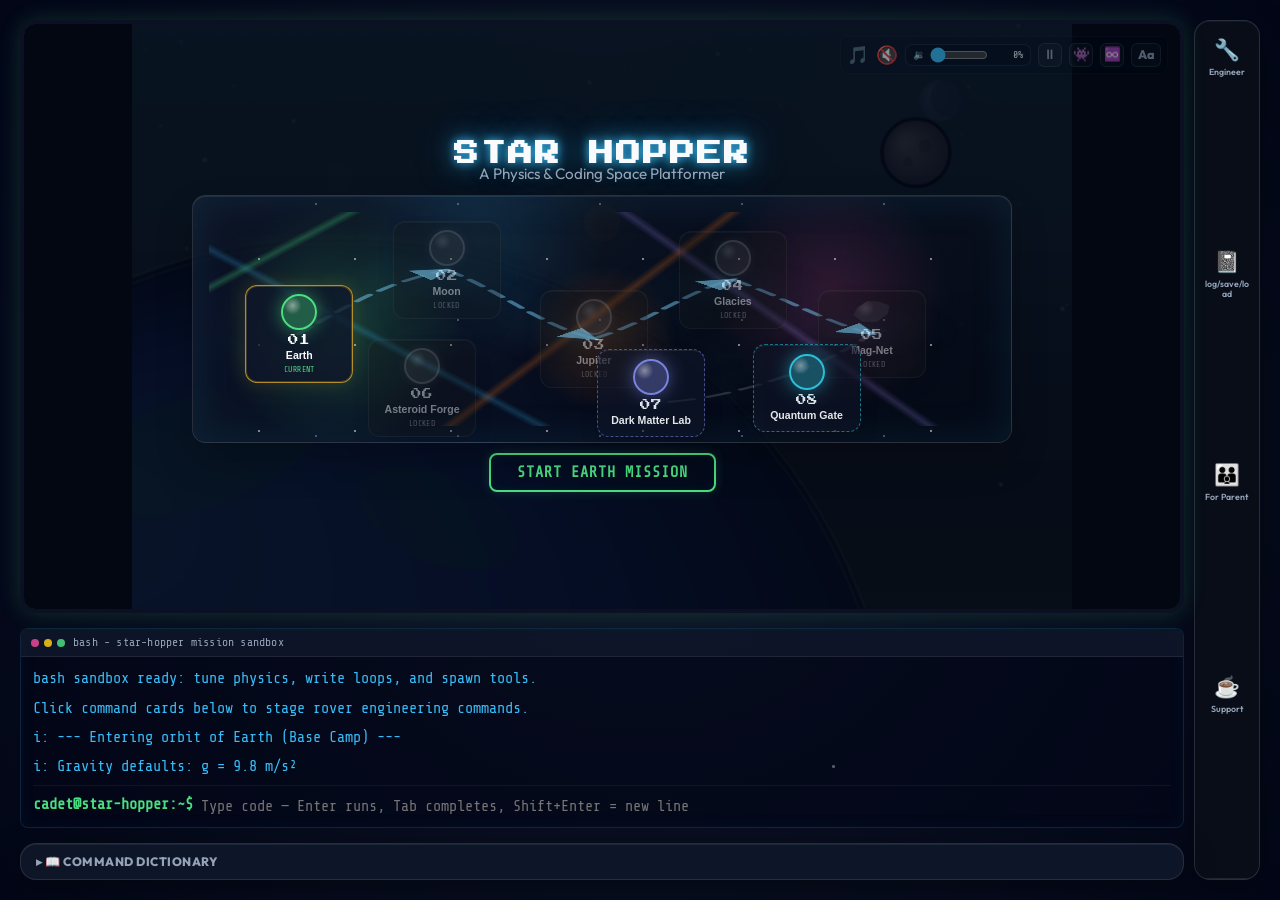
==== commit 3ce3034b: "Streamline UI, eliminate text clutter, optimize 60fps rendering and add character speech bubbles" ====
--- a/index.html
+++ b/index.html
@@ -6,16 +6,16 @@
   <title>Star Hopper - Physics & Coding Game</title>
   <meta name="description" content="A 2D platformer physics sandbox game for kids to learn programming constructs (loops, conditionals, assignments) and physics forces (gravity, friction, magnetism) by coding the level rules in real-time.">
   <link rel="icon" type="image/svg+xml" href="data:image/svg+xml,%3Csvg xmlns='http://www.w3.org/2000/svg' viewBox='0 0 32 32'%3E%3Cdefs%3E%3ClinearGradient id='grad' x1='0%25' y1='0%25' x2='100%25' y2='100%25'%3E%3Cstop offset='0%25' stop-color='%2338bdf8'/%3E%3Cstop offset='100%25' stop-color='%23a855f7'/%3E%3C/linearGradient%3E%3Cfilter id='glow'%3E%3CfeGaussianBlur stdDeviation='1' result='blur'/%3E%3CfeMerge%3E%3CfeMergeNode in='blur'/%3E%3CfeMergeNode in='SourceGraphic'/%3E%3C/feMerge%3E%3C/filter%3E%3C/defs%3E%3Crect width='32' height='32' rx='8' fill='%230f172a'/%3E%3Cpath d='M 6,26 Q 16,22 18,14' stroke='%23e11d48' stroke-width='2' stroke-linecap='round' fill='none' opacity='0.8'/%3E%3Cpath d='M 8,24 Q 14,20 16,16' stroke='%23fb923c' stroke-width='1.5' stroke-linecap='round' fill='none' opacity='0.8'/%3E%3Cpath d='M 22,6 L 24,11 L 29,12 L 25,16 L 26,21 L 22,18 L 18,21 L 19,16 L 15,12 L 20,11 Z' fill='url(%23grad)' filter='url(%23glow)'/%3E%3C/svg%3E">
-  <link rel="stylesheet" href="style.css?v=coach-v443">
+  <link rel="stylesheet" href="style.css?v=clean-v500">
 
   <!-- PWA / installable iOS app -->
-  <link rel="manifest" href="manifest.json?v=coach-v443">
+  <link rel="manifest" href="manifest.json?v=clean-v500">
   <meta name="theme-color" content="#030712">
   <meta name="apple-mobile-web-app-capable" content="yes">
   <meta name="mobile-web-app-capable" content="yes">
   <meta name="apple-mobile-web-app-status-bar-style" content="black-translucent">
   <meta name="apple-mobile-web-app-title" content="Star Hopper">
-  <link rel="apple-touch-icon" href="icons/icon-180.png?v=coach-v443">
+  <link rel="apple-touch-icon" href="icons/icon-180.png?v=clean-v500">
 </head>
 <body>
 
@@ -42,8 +42,8 @@
         <!-- Vector Link keeps active requirements in one compact CRT. Brief help lives on the coach drone. -->
 
         <!-- Mission objectives bubble (collapsible) — top-left dashboard overlay -->
-        <div id="mission-bubble" class="coach-bubble mission-bubble">
-          <button class="coach-bubble-head" id="mission-bubble-toggle" type="button" aria-expanded="true">
+        <div id="mission-bubble" class="coach-bubble mission-bubble collapsed" style="display: none !important;">
+          <button class="coach-bubble-head" id="mission-bubble-toggle" type="button" aria-expanded="false">
             <span class="coach-bubble-title">LAB QUEST</span>
             <span class="coach-chevron">▾</span>
           </button>
@@ -69,7 +69,7 @@
         </div>
 
         <!-- Mission Coach speech bubble (collapsible) — replaces the dense side pane -->
-        <div id="pedagogical-mission-panel" class="coach-bubble" style="display: none;">
+        <div id="pedagogical-mission-panel" class="coach-bubble" style="display: none !important;">
           <button class="coach-bubble-head" id="coach-bubble-toggle" type="button" aria-expanded="true">
             <span class="coach-bubble-title">🧭 Coach</span>
             <span class="coach-chevron">▾</span>
@@ -266,7 +266,7 @@
             </button>
           </div>
           <button class="start-action-btn" onclick="Game.startLevel(0)">START EARTH MISSION</button>
-          <div id="start-mission-radar" class="start-mission-radar" aria-live="polite">
+          <div id="start-mission-radar" class="start-mission-radar" style="display: none !important;" aria-live="polite">
             <div class="start-mission-radar-head">
               <span>MISSION RADAR</span>
               <strong id="start-mission-radar-progress">0 XP</strong>
@@ -346,20 +346,20 @@
             </div>
           </div>
           <!-- Daily Signal: one shared, date-seeded remix per day (no servers — see retry-variants.js) -->
-          <div id="daily-signal" class="daily-signal">
+          <div id="daily-signal" class="daily-signal" style="display: none !important;">
             <span id="daily-signal-label" class="daily-signal-label">📡 Daily Signal — tuning the dish…</span>
             <code id="daily-signal-code" class="daily-signal-code" style="display: none;"></code>
             <button type="button" id="daily-signal-btn" class="daily-signal-btn" onclick="runDailySignalAction()">▶ ACCEPT</button>
             <code id="frontier-signal-code" class="daily-signal-code frontier-signal-code" style="display: none;"></code>
             <button type="button" class="daily-signal-btn frontier-signal-btn" id="frontier-signal-btn" style="display: none;" onclick="runFrontierChallengeAction()">◆ FRONTIER</button>
           </div>
-          <div id="frontier-record-banner" class="frontier-record-banner" style="display: none;">
+          <div id="frontier-record-banner" class="frontier-record-banner" style="display: none !important;">
             <span class="frontier-record-kicker">LOCAL FRONTIER</span>
             <span id="frontier-record-label" class="frontier-record-label">Frontier ready</span>
             <span id="frontier-record-detail" class="frontier-record-detail">No local clear yet</span>
             <button type="button" class="frontier-share-btn" id="frontier-share-btn" onclick="if (window.Game) Game.copyFrontierShareCode()">COPY CODE</button>
           </div>
-          <div id="frontier-board" class="frontier-board" style="display: none;">
+          <div id="frontier-board" class="frontier-board" style="display: none !important;">
             <div class="frontier-board-head">
               <span>CLASS FRONTIER BOARD</span>
               <strong>paste share lines</strong>
@@ -377,7 +377,7 @@
             </div>
           </div>
           <!-- Gentle return-streak chip (shown only once a streak exists; never shames a gap). -->
-          <div id="return-streak-banner" class="return-streak-banner" style="display: none;">
+          <div id="return-streak-banner" class="return-streak-banner" style="display: none !important;">
             <span class="streak-icon" aria-hidden="true">🔥</span>
             <span class="streak-count" id="return-streak-count">1</span>
             <span class="streak-label">day streak — keep it going, cadet!</span>
@@ -931,37 +931,37 @@
   </div>
 
   <!-- Import JS Modules sequentially -->
-  <script src="missions.js?v=coach-v443"></script>
-  <script src="planets.js?v=coach-v443"></script>
-  <script src="audio.js?v=coach-v443"></script>
-  <script src="interpreter.js?v=coach-v443"></script>
-  <script src="render-cache.js?v=coach-v443"></script>
-  <script src="entities.js?v=coach-v443"></script>
-  <script src="physics.js?v=coach-v443"></script>
-  <script src="ui.js?v=coach-v443"></script>
-  <script src="retry-variants.js?v=coach-v443"></script>
-  <script src="diagnostics.js?v=coach-v443"></script>
-  <script src="attempt-log.js?v=coach-v443"></script>
-  <script src="game.js?v=coach-v443"></script>
-  <script src="touch-controls.js?v=coach-v443"></script>
-  <script src="notebook.js?v=coach-v443"></script>
-  <script src="navigator-classic.js?v=coach-v443"></script>
-  <script src="nav-core.js?v=coach-v443"></script>
-  <script src="nav-bodies.js?v=coach-v443"></script>
-  <script src="nav-physics.js?v=coach-v443"></script>
-  <script src="nav-ship.js?v=coach-v443"></script>
-  <script src="nav-transfer.js?v=coach-v443"></script>
-  <script src="nav-renderer.js?v=coach-v443"></script>
-  <script src="nav-missions.js?v=coach-v443"></script>
-  <script src="navigator.js?v=coach-v443"></script>
-  <script src="github-sync.js?v=coach-v443"></script>
-  <script src="profiles.js?v=coach-v443"></script>
-  <script src="guided-mode.js?v=coach-v443"></script>
+  <script src="missions.js?v=clean-v500"></script>
+  <script src="planets.js?v=clean-v500"></script>
+  <script src="audio.js?v=clean-v500"></script>
+  <script src="interpreter.js?v=clean-v500"></script>
+  <script src="render-cache.js?v=clean-v500"></script>
+  <script src="entities.js?v=clean-v500"></script>
+  <script src="physics.js?v=clean-v500"></script>
+  <script src="ui.js?v=clean-v500"></script>
+  <script src="retry-variants.js?v=clean-v500"></script>
+  <script src="diagnostics.js?v=clean-v500"></script>
+  <script src="attempt-log.js?v=clean-v500"></script>
+  <script src="game.js?v=clean-v500"></script>
+  <script src="touch-controls.js?v=clean-v500"></script>
+  <script src="notebook.js?v=clean-v500"></script>
+  <script src="navigator-classic.js?v=clean-v500"></script>
+  <script src="nav-core.js?v=clean-v500"></script>
+  <script src="nav-bodies.js?v=clean-v500"></script>
+  <script src="nav-physics.js?v=clean-v500"></script>
+  <script src="nav-ship.js?v=clean-v500"></script>
+  <script src="nav-transfer.js?v=clean-v500"></script>
+  <script src="nav-renderer.js?v=clean-v500"></script>
+  <script src="nav-missions.js?v=clean-v500"></script>
+  <script src="navigator.js?v=clean-v500"></script>
+  <script src="github-sync.js?v=clean-v500"></script>
+  <script src="profiles.js?v=clean-v500"></script>
+  <script src="guided-mode.js?v=clean-v500"></script>
   <script>
     // Register the service worker for offline play + installable iOS/Android app.
     if ('serviceWorker' in navigator) {
       window.addEventListener('load', function () {
-        navigator.serviceWorker.register('sw.js?v=coach-v443').catch(function () {});
+        navigator.serviceWorker.register('sw.js?v=clean-v500').catch(function () {});
       });
     }
   </script>
--- a/style.css
+++ b/style.css
@@ -4,7 +4,7 @@
 
 :root {
   --bg-color: #030712;
-  --panel-bg: rgba(15, 23, 42, 0.65);
+  --panel-bg: rgba(15, 23, 42, 0.92);
   --panel-border: rgba(255, 255, 255, 0.1);
   --text-primary: #f8fafc;
   --text-muted: #94a3b8;
@@ -63,25 +63,24 @@
 
 .star {
   position: absolute;
-  background-color: #ffffff;
+  background: white;
   border-radius: 50%;
   opacity: 0.8;
   animation: twinkle 3s infinite ease-in-out;
 }
 
 @keyframes twinkle {
-  0%, 100% { opacity: 0.3; }
-  50% { opacity: 1; }
+  0%, 100% { opacity: 0.3; transform: scale(0.8); }
+  50% { opacity: 1; transform: scale(1.2); }
 }
 
 /* Base Layout Container */
 #app-container {
-  width: 98%;
-  max-width: 1500px;
-  height: 96vh;
-  max-height: 940px;
-  min-height: 720px;
-  display: flex;
+  display: flex;
+  width: 100vw;
+  height: 100vh;
+  max-width: 1600px;
+  max-height: 960px;
   gap: 10px;
   padding: 20px;
   z-index: 10;
@@ -92,8 +91,6 @@
 /* Glassmorphism Panel Template */
 .glass-panel {
   background: var(--panel-bg);
-  backdrop-filter: blur(12px);
-  -webkit-backdrop-filter: blur(12px);
   border: 1px solid var(--panel-border);
   border-radius: 16px;
   box-shadow:
@@ -3242,20 +3239,31 @@
   text-align: center;
 }
 
-.start-mission-radar {
-  display: grid;
-  gap: 5px;
-  margin-top: 8px;
-  padding: 8px 11px;
-  width: min(560px, 100%);
-  background:
-    linear-gradient(180deg, rgba(14, 165, 233, 0.12), rgba(15, 23, 42, 0.78)),
-    repeating-linear-gradient(0deg, rgba(255,255,255,0.026) 0 1px, transparent 1px 4px);
-  border: 1px solid rgba(125, 211, 252, 0.34);
-  border-radius: 8px;
-  box-shadow: inset 0 0 18px rgba(34, 211, 238, 0.08);
-  font-family: var(--font-mono);
-  text-align: left;
+#start-mission-radar,
+.start-mission-radar,
+.start-rank-preview,
+.start-world-preview,
+.start-village-preview,
+.start-proof-preview,
+.start-story-preview,
+.start-objective-queue,
+.start-resume-test,
+.start-cadet-identity,
+.coach-bubble,
+#daily-signal,
+.daily-signal,
+#frontier-record-banner,
+.frontier-record-banner,
+#frontier-board,
+.frontier-board,
+#return-streak-banner,
+.return-streak-banner,
+#mission-bubble,
+#pedagogical-mission-panel,
+.overlay-subtitle,
+.level-button .mission-name,
+.level-button .mission-meta {
+  display: none !important;
 }
 
 .start-mission-radar-head,
@@ -3296,23 +3304,18 @@
   grid-template-columns: minmax(0, 1fr) 84px;
   gap: 8px;
   align-items: center;
-  padding: 6px 7px;
+  padding: 4px 6px;
   border: 1px solid rgba(190, 242, 100, 0.24);
   border-radius: 6px;
   background:
-    linear-gradient(90deg, rgba(20, 83, 45, 0.32), rgba(8, 47, 73, 0.28)),
-    repeating-linear-gradient(0deg, rgba(255, 255, 255, 0.022) 0 1px, transparent 1px 4px);
+    linear-gradient(90deg, rgba(20, 83, 45, 0.32), rgba(8, 47, 73, 0.28));
   min-width: 0;
 }
 
-.start-rank-preview span,
-.start-rank-preview em {
+.start-rank-preview span {
   display: block;
   font-size: 0.56rem;
   line-height: 1.25;
-}
-
-.start-rank-preview span {
   color: #bbf7d0;
   font-weight: 900;
 }
@@ -3322,12 +3325,8 @@
   color: #fef08a;
   font-size: 0.68rem;
   line-height: 1.18;
-  margin-top: 2px;
-}
-
-.start-rank-preview em {
-  color: #dff6ff;
-  font-style: normal;
+  margin-top: 1px;
+}
   margin-top: 2px;
 }
 
@@ -8768,10 +8767,10 @@
   font-size: 0.62rem;
   color: rgba(187, 247, 208, 0.72);
 }
-.mission-bubble .mode-save-row { margin-top: 8px; }
-.mission-bubble .mission-panel { margin: 8px 0 0; }
-.mission-bubble .mission-briefing { margin-top: 8px; }
-.mission-bubble .coach-bubble-body { gap: 6px; }
+.mission-bubble .mode-save-row { display: none !important; }
+.mission-bubble .mission-panel { margin: 4px 0 0; }
+.mission-bubble .mission-briefing { display: none !important; }
+.mission-bubble .coach-bubble-body { gap: 4px; padding: 8px 10px; }
 
 /* Hide the canvas bubbles while flying the orbital navigator */
 body.navigator-active .coach-bubble { display: none !important; }
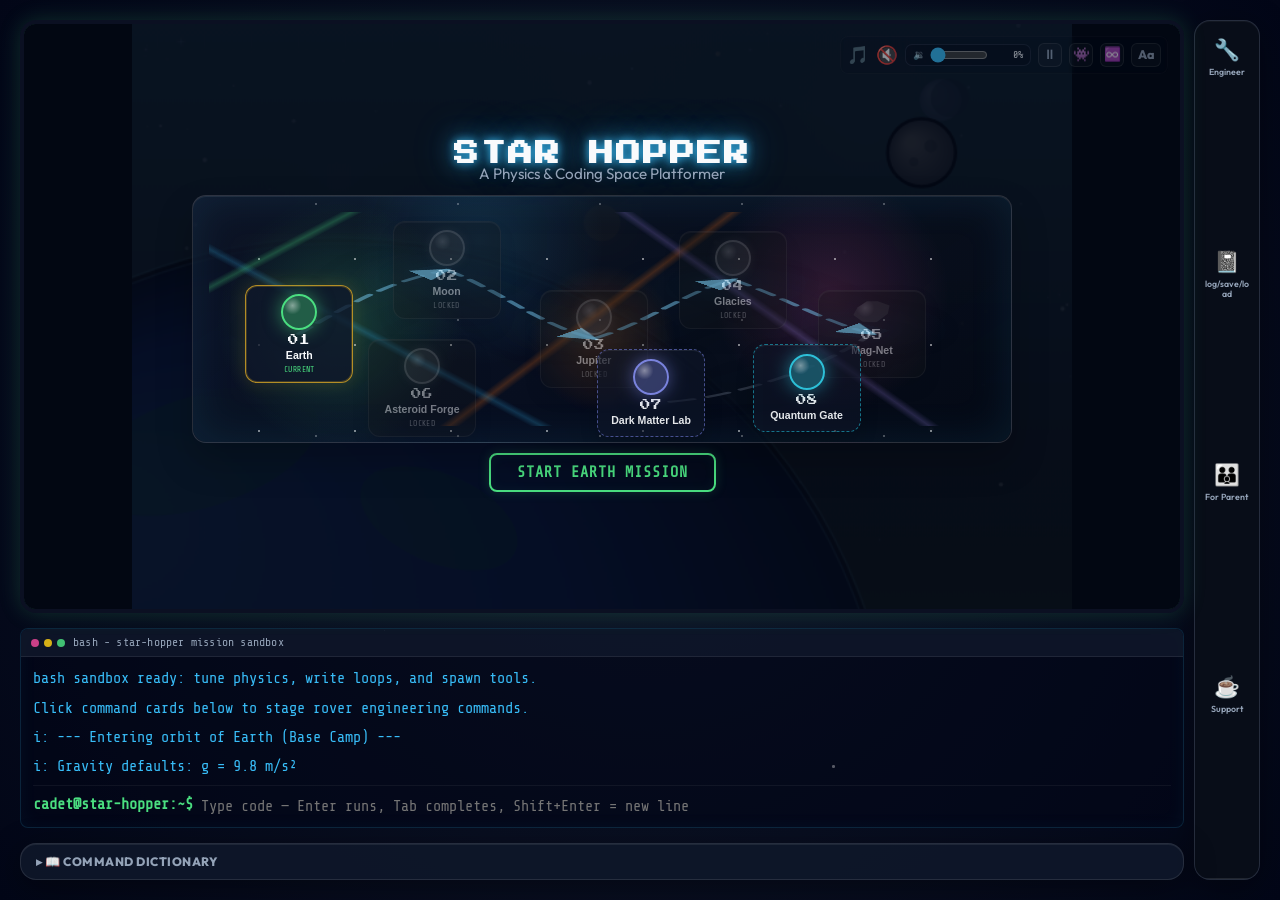
==== commit 6afc34d9: "Enhance storyboard mission archive with comic dialogues and add juicy arcade effects to gameplay" ====
--- a/index.html
+++ b/index.html
@@ -6,16 +6,16 @@
   <title>Star Hopper - Physics & Coding Game</title>
   <meta name="description" content="A 2D platformer physics sandbox game for kids to learn programming constructs (loops, conditionals, assignments) and physics forces (gravity, friction, magnetism) by coding the level rules in real-time.">
   <link rel="icon" type="image/svg+xml" href="data:image/svg+xml,%3Csvg xmlns='http://www.w3.org/2000/svg' viewBox='0 0 32 32'%3E%3Cdefs%3E%3ClinearGradient id='grad' x1='0%25' y1='0%25' x2='100%25' y2='100%25'%3E%3Cstop offset='0%25' stop-color='%2338bdf8'/%3E%3Cstop offset='100%25' stop-color='%23a855f7'/%3E%3C/linearGradient%3E%3Cfilter id='glow'%3E%3CfeGaussianBlur stdDeviation='1' result='blur'/%3E%3CfeMerge%3E%3CfeMergeNode in='blur'/%3E%3CfeMergeNode in='SourceGraphic'/%3E%3C/feMerge%3E%3C/filter%3E%3C/defs%3E%3Crect width='32' height='32' rx='8' fill='%230f172a'/%3E%3Cpath d='M 6,26 Q 16,22 18,14' stroke='%23e11d48' stroke-width='2' stroke-linecap='round' fill='none' opacity='0.8'/%3E%3Cpath d='M 8,24 Q 14,20 16,16' stroke='%23fb923c' stroke-width='1.5' stroke-linecap='round' fill='none' opacity='0.8'/%3E%3Cpath d='M 22,6 L 24,11 L 29,12 L 25,16 L 26,21 L 22,18 L 18,21 L 19,16 L 15,12 L 20,11 Z' fill='url(%23grad)' filter='url(%23glow)'/%3E%3C/svg%3E">
-  <link rel="stylesheet" href="style.css?v=clean-v500">
+  <link rel="stylesheet" href="style.css?v=fun-v501">
 
   <!-- PWA / installable iOS app -->
-  <link rel="manifest" href="manifest.json?v=clean-v500">
+  <link rel="manifest" href="manifest.json?v=fun-v501">
   <meta name="theme-color" content="#030712">
   <meta name="apple-mobile-web-app-capable" content="yes">
   <meta name="mobile-web-app-capable" content="yes">
   <meta name="apple-mobile-web-app-status-bar-style" content="black-translucent">
   <meta name="apple-mobile-web-app-title" content="Star Hopper">
-  <link rel="apple-touch-icon" href="icons/icon-180.png?v=clean-v500">
+  <link rel="apple-touch-icon" href="icons/icon-180.png?v=fun-v501">
 </head>
 <body>
 
@@ -931,37 +931,37 @@
   </div>
 
   <!-- Import JS Modules sequentially -->
-  <script src="missions.js?v=clean-v500"></script>
-  <script src="planets.js?v=clean-v500"></script>
-  <script src="audio.js?v=clean-v500"></script>
-  <script src="interpreter.js?v=clean-v500"></script>
-  <script src="render-cache.js?v=clean-v500"></script>
-  <script src="entities.js?v=clean-v500"></script>
-  <script src="physics.js?v=clean-v500"></script>
-  <script src="ui.js?v=clean-v500"></script>
-  <script src="retry-variants.js?v=clean-v500"></script>
-  <script src="diagnostics.js?v=clean-v500"></script>
-  <script src="attempt-log.js?v=clean-v500"></script>
-  <script src="game.js?v=clean-v500"></script>
-  <script src="touch-controls.js?v=clean-v500"></script>
-  <script src="notebook.js?v=clean-v500"></script>
-  <script src="navigator-classic.js?v=clean-v500"></script>
-  <script src="nav-core.js?v=clean-v500"></script>
-  <script src="nav-bodies.js?v=clean-v500"></script>
-  <script src="nav-physics.js?v=clean-v500"></script>
-  <script src="nav-ship.js?v=clean-v500"></script>
-  <script src="nav-transfer.js?v=clean-v500"></script>
-  <script src="nav-renderer.js?v=clean-v500"></script>
-  <script src="nav-missions.js?v=clean-v500"></script>
-  <script src="navigator.js?v=clean-v500"></script>
-  <script src="github-sync.js?v=clean-v500"></script>
-  <script src="profiles.js?v=clean-v500"></script>
-  <script src="guided-mode.js?v=clean-v500"></script>
+  <script src="missions.js?v=fun-v501"></script>
+  <script src="planets.js?v=fun-v501"></script>
+  <script src="audio.js?v=fun-v501"></script>
+  <script src="interpreter.js?v=fun-v501"></script>
+  <script src="render-cache.js?v=fun-v501"></script>
+  <script src="entities.js?v=fun-v501"></script>
+  <script src="physics.js?v=fun-v501"></script>
+  <script src="ui.js?v=fun-v501"></script>
+  <script src="retry-variants.js?v=fun-v501"></script>
+  <script src="diagnostics.js?v=fun-v501"></script>
+  <script src="attempt-log.js?v=fun-v501"></script>
+  <script src="game.js?v=fun-v501"></script>
+  <script src="touch-controls.js?v=fun-v501"></script>
+  <script src="notebook.js?v=fun-v501"></script>
+  <script src="navigator-classic.js?v=fun-v501"></script>
+  <script src="nav-core.js?v=fun-v501"></script>
+  <script src="nav-bodies.js?v=fun-v501"></script>
+  <script src="nav-physics.js?v=fun-v501"></script>
+  <script src="nav-ship.js?v=fun-v501"></script>
+  <script src="nav-transfer.js?v=fun-v501"></script>
+  <script src="nav-renderer.js?v=fun-v501"></script>
+  <script src="nav-missions.js?v=fun-v501"></script>
+  <script src="navigator.js?v=fun-v501"></script>
+  <script src="github-sync.js?v=fun-v501"></script>
+  <script src="profiles.js?v=fun-v501"></script>
+  <script src="guided-mode.js?v=fun-v501"></script>
   <script>
     // Register the service worker for offline play + installable iOS/Android app.
     if ('serviceWorker' in navigator) {
       window.addEventListener('load', function () {
-        navigator.serviceWorker.register('sw.js?v=clean-v500').catch(function () {});
+        navigator.serviceWorker.register('sw.js?v=fun-v501').catch(function () {});
       });
     }
   </script>
--- a/style.css
+++ b/style.css
@@ -11465,6 +11465,50 @@
   margin-top: 3px;
   color: #fef08a;
   white-space: normal;
+}
+
+.signal-chapter-quote {
+  margin: 5px 0 3px;
+  padding: 4px 8px;
+  background: rgba(15, 23, 42, 0.75);
+  border-left: 2px solid #38bdf8;
+  border-radius: 0 6px 6px 0;
+  font-size: 0.65rem;
+  color: #e0f2fe;
+  font-style: italic;
+  line-height: 1.3;
+}
+
+.signal-chapter-quote .quote-speaker {
+  font-family: var(--font-mono);
+  font-weight: 800;
+  font-style: normal;
+  color: #facc15;
+  margin-right: 4px;
+}
+
+.signal-launch-btn {
+  display: inline-flex;
+  align-items: center;
+  gap: 4px;
+  background: linear-gradient(135deg, rgba(56, 189, 248, 0.2), rgba(168, 85, 247, 0.2));
+  border: 1px solid rgba(56, 189, 248, 0.4);
+  color: #38bdf8;
+  font-family: var(--font-mono);
+  font-size: 0.62rem;
+  font-weight: 700;
+  padding: 3px 8px;
+  border-radius: 4px;
+  cursor: pointer;
+  transition: all 0.2s ease;
+}
+
+.signal-launch-btn:hover {
+  background: #38bdf8;
+  color: #030712;
+  border-color: #38bdf8;
+  box-shadow: 0 0 10px rgba(56, 189, 248, 0.4);
+  transform: translateY(-1px);
 }
 
 .signal-chapter p {
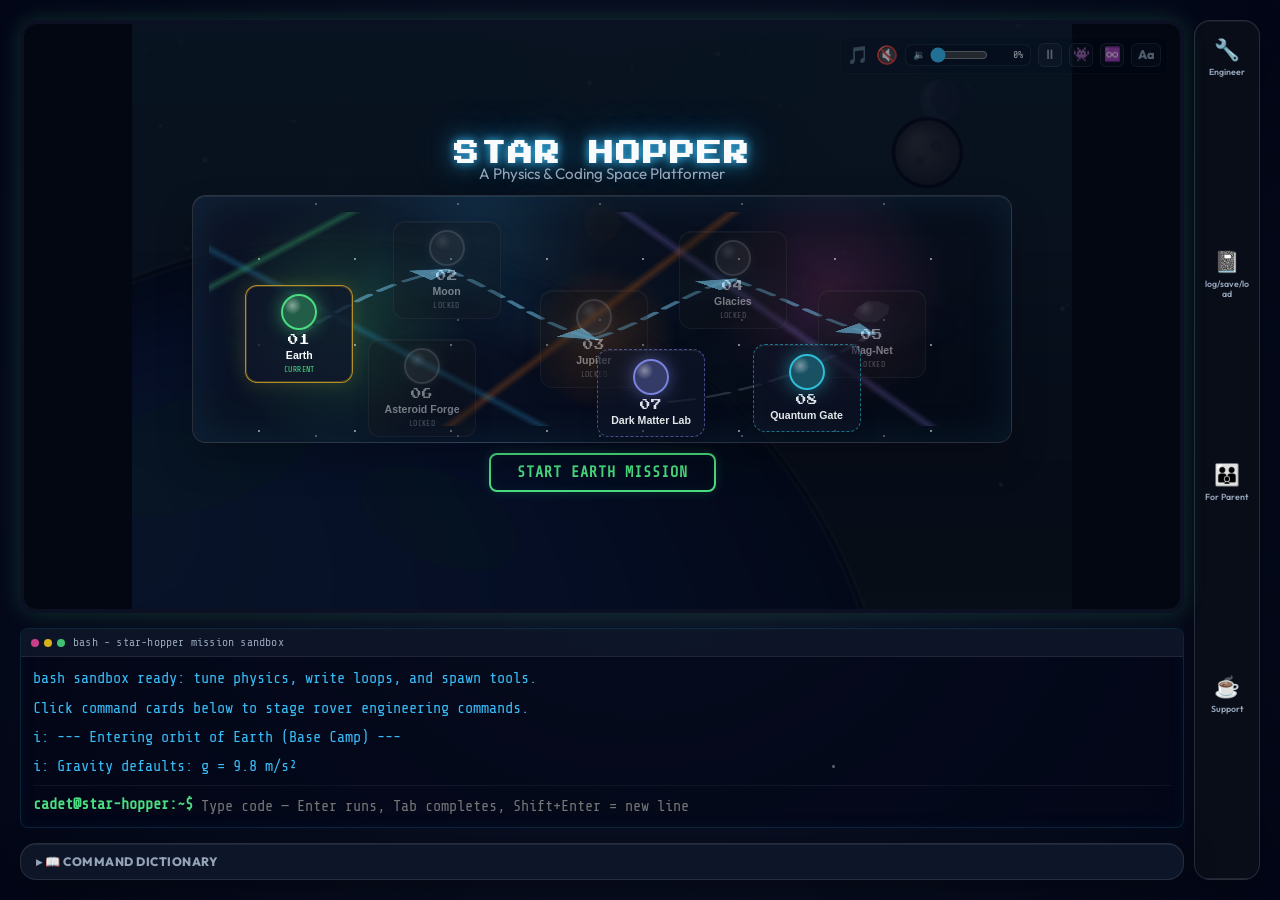
==== commit d4d6e58e: "Fix camera lookahead glitch, remove subpixel tile desync and pixel-align sprite rendering" ====
--- a/index.html
+++ b/index.html
@@ -6,16 +6,16 @@
   <title>Star Hopper - Physics & Coding Game</title>
   <meta name="description" content="A 2D platformer physics sandbox game for kids to learn programming constructs (loops, conditionals, assignments) and physics forces (gravity, friction, magnetism) by coding the level rules in real-time.">
   <link rel="icon" type="image/svg+xml" href="data:image/svg+xml,%3Csvg xmlns='http://www.w3.org/2000/svg' viewBox='0 0 32 32'%3E%3Cdefs%3E%3ClinearGradient id='grad' x1='0%25' y1='0%25' x2='100%25' y2='100%25'%3E%3Cstop offset='0%25' stop-color='%2338bdf8'/%3E%3Cstop offset='100%25' stop-color='%23a855f7'/%3E%3C/linearGradient%3E%3Cfilter id='glow'%3E%3CfeGaussianBlur stdDeviation='1' result='blur'/%3E%3CfeMerge%3E%3CfeMergeNode in='blur'/%3E%3CfeMergeNode in='SourceGraphic'/%3E%3C/feMerge%3E%3C/filter%3E%3C/defs%3E%3Crect width='32' height='32' rx='8' fill='%230f172a'/%3E%3Cpath d='M 6,26 Q 16,22 18,14' stroke='%23e11d48' stroke-width='2' stroke-linecap='round' fill='none' opacity='0.8'/%3E%3Cpath d='M 8,24 Q 14,20 16,16' stroke='%23fb923c' stroke-width='1.5' stroke-linecap='round' fill='none' opacity='0.8'/%3E%3Cpath d='M 22,6 L 24,11 L 29,12 L 25,16 L 26,21 L 22,18 L 18,21 L 19,16 L 15,12 L 20,11 Z' fill='url(%23grad)' filter='url(%23glow)'/%3E%3C/svg%3E">
-  <link rel="stylesheet" href="style.css?v=fun-v501">
+  <link rel="stylesheet" href="style.css?v=smooth-v502">
 
   <!-- PWA / installable iOS app -->
-  <link rel="manifest" href="manifest.json?v=fun-v501">
+  <link rel="manifest" href="manifest.json?v=smooth-v502">
   <meta name="theme-color" content="#030712">
   <meta name="apple-mobile-web-app-capable" content="yes">
   <meta name="mobile-web-app-capable" content="yes">
   <meta name="apple-mobile-web-app-status-bar-style" content="black-translucent">
   <meta name="apple-mobile-web-app-title" content="Star Hopper">
-  <link rel="apple-touch-icon" href="icons/icon-180.png?v=fun-v501">
+  <link rel="apple-touch-icon" href="icons/icon-180.png?v=smooth-v502">
 </head>
 <body>
 
@@ -931,37 +931,37 @@
   </div>
 
   <!-- Import JS Modules sequentially -->
-  <script src="missions.js?v=fun-v501"></script>
-  <script src="planets.js?v=fun-v501"></script>
-  <script src="audio.js?v=fun-v501"></script>
-  <script src="interpreter.js?v=fun-v501"></script>
-  <script src="render-cache.js?v=fun-v501"></script>
-  <script src="entities.js?v=fun-v501"></script>
-  <script src="physics.js?v=fun-v501"></script>
-  <script src="ui.js?v=fun-v501"></script>
-  <script src="retry-variants.js?v=fun-v501"></script>
-  <script src="diagnostics.js?v=fun-v501"></script>
-  <script src="attempt-log.js?v=fun-v501"></script>
-  <script src="game.js?v=fun-v501"></script>
-  <script src="touch-controls.js?v=fun-v501"></script>
-  <script src="notebook.js?v=fun-v501"></script>
-  <script src="navigator-classic.js?v=fun-v501"></script>
-  <script src="nav-core.js?v=fun-v501"></script>
-  <script src="nav-bodies.js?v=fun-v501"></script>
-  <script src="nav-physics.js?v=fun-v501"></script>
-  <script src="nav-ship.js?v=fun-v501"></script>
-  <script src="nav-transfer.js?v=fun-v501"></script>
-  <script src="nav-renderer.js?v=fun-v501"></script>
-  <script src="nav-missions.js?v=fun-v501"></script>
-  <script src="navigator.js?v=fun-v501"></script>
-  <script src="github-sync.js?v=fun-v501"></script>
-  <script src="profiles.js?v=fun-v501"></script>
-  <script src="guided-mode.js?v=fun-v501"></script>
+  <script src="missions.js?v=smooth-v502"></script>
+  <script src="planets.js?v=smooth-v502"></script>
+  <script src="audio.js?v=smooth-v502"></script>
+  <script src="interpreter.js?v=smooth-v502"></script>
+  <script src="render-cache.js?v=smooth-v502"></script>
+  <script src="entities.js?v=smooth-v502"></script>
+  <script src="physics.js?v=smooth-v502"></script>
+  <script src="ui.js?v=smooth-v502"></script>
+  <script src="retry-variants.js?v=smooth-v502"></script>
+  <script src="diagnostics.js?v=smooth-v502"></script>
+  <script src="attempt-log.js?v=smooth-v502"></script>
+  <script src="game.js?v=smooth-v502"></script>
+  <script src="touch-controls.js?v=smooth-v502"></script>
+  <script src="notebook.js?v=smooth-v502"></script>
+  <script src="navigator-classic.js?v=smooth-v502"></script>
+  <script src="nav-core.js?v=smooth-v502"></script>
+  <script src="nav-bodies.js?v=smooth-v502"></script>
+  <script src="nav-physics.js?v=smooth-v502"></script>
+  <script src="nav-ship.js?v=smooth-v502"></script>
+  <script src="nav-transfer.js?v=smooth-v502"></script>
+  <script src="nav-renderer.js?v=smooth-v502"></script>
+  <script src="nav-missions.js?v=smooth-v502"></script>
+  <script src="navigator.js?v=smooth-v502"></script>
+  <script src="github-sync.js?v=smooth-v502"></script>
+  <script src="profiles.js?v=smooth-v502"></script>
+  <script src="guided-mode.js?v=smooth-v502"></script>
   <script>
     // Register the service worker for offline play + installable iOS/Android app.
     if ('serviceWorker' in navigator) {
       window.addEventListener('load', function () {
-        navigator.serviceWorker.register('sw.js?v=fun-v501').catch(function () {});
+        navigator.serviceWorker.register('sw.js?v=smooth-v502').catch(function () {});
       });
     }
   </script>
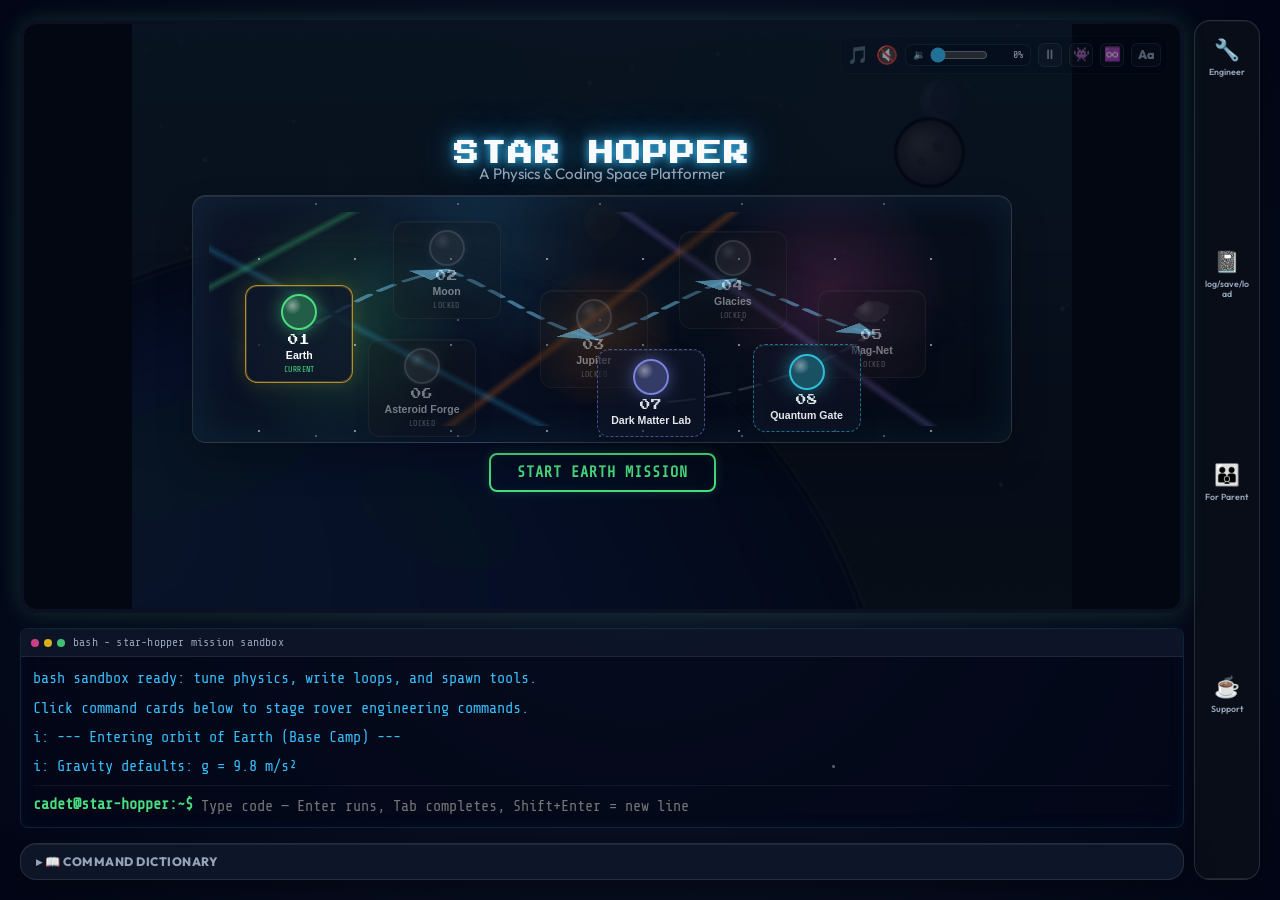
==== commit 44b91837: "Optimize performance: remove 60fps notebook DOM rebuilds and increase player base movement speed" ====
--- a/index.html
+++ b/index.html
@@ -6,16 +6,16 @@
   <title>Star Hopper - Physics & Coding Game</title>
   <meta name="description" content="A 2D platformer physics sandbox game for kids to learn programming constructs (loops, conditionals, assignments) and physics forces (gravity, friction, magnetism) by coding the level rules in real-time.">
   <link rel="icon" type="image/svg+xml" href="data:image/svg+xml,%3Csvg xmlns='http://www.w3.org/2000/svg' viewBox='0 0 32 32'%3E%3Cdefs%3E%3ClinearGradient id='grad' x1='0%25' y1='0%25' x2='100%25' y2='100%25'%3E%3Cstop offset='0%25' stop-color='%2338bdf8'/%3E%3Cstop offset='100%25' stop-color='%23a855f7'/%3E%3C/linearGradient%3E%3Cfilter id='glow'%3E%3CfeGaussianBlur stdDeviation='1' result='blur'/%3E%3CfeMerge%3E%3CfeMergeNode in='blur'/%3E%3CfeMergeNode in='SourceGraphic'/%3E%3C/feMerge%3E%3C/filter%3E%3C/defs%3E%3Crect width='32' height='32' rx='8' fill='%230f172a'/%3E%3Cpath d='M 6,26 Q 16,22 18,14' stroke='%23e11d48' stroke-width='2' stroke-linecap='round' fill='none' opacity='0.8'/%3E%3Cpath d='M 8,24 Q 14,20 16,16' stroke='%23fb923c' stroke-width='1.5' stroke-linecap='round' fill='none' opacity='0.8'/%3E%3Cpath d='M 22,6 L 24,11 L 29,12 L 25,16 L 26,21 L 22,18 L 18,21 L 19,16 L 15,12 L 20,11 Z' fill='url(%23grad)' filter='url(%23glow)'/%3E%3C/svg%3E">
-  <link rel="stylesheet" href="style.css?v=smooth-v502">
+  <link rel="stylesheet" href="style.css?v=fast-v503">
 
   <!-- PWA / installable iOS app -->
-  <link rel="manifest" href="manifest.json?v=smooth-v502">
+  <link rel="manifest" href="manifest.json?v=fast-v503">
   <meta name="theme-color" content="#030712">
   <meta name="apple-mobile-web-app-capable" content="yes">
   <meta name="mobile-web-app-capable" content="yes">
   <meta name="apple-mobile-web-app-status-bar-style" content="black-translucent">
   <meta name="apple-mobile-web-app-title" content="Star Hopper">
-  <link rel="apple-touch-icon" href="icons/icon-180.png?v=smooth-v502">
+  <link rel="apple-touch-icon" href="icons/icon-180.png?v=fast-v503">
 </head>
 <body>
 
@@ -931,37 +931,37 @@
   </div>
 
   <!-- Import JS Modules sequentially -->
-  <script src="missions.js?v=smooth-v502"></script>
-  <script src="planets.js?v=smooth-v502"></script>
-  <script src="audio.js?v=smooth-v502"></script>
-  <script src="interpreter.js?v=smooth-v502"></script>
-  <script src="render-cache.js?v=smooth-v502"></script>
-  <script src="entities.js?v=smooth-v502"></script>
-  <script src="physics.js?v=smooth-v502"></script>
-  <script src="ui.js?v=smooth-v502"></script>
-  <script src="retry-variants.js?v=smooth-v502"></script>
-  <script src="diagnostics.js?v=smooth-v502"></script>
-  <script src="attempt-log.js?v=smooth-v502"></script>
-  <script src="game.js?v=smooth-v502"></script>
-  <script src="touch-controls.js?v=smooth-v502"></script>
-  <script src="notebook.js?v=smooth-v502"></script>
-  <script src="navigator-classic.js?v=smooth-v502"></script>
-  <script src="nav-core.js?v=smooth-v502"></script>
-  <script src="nav-bodies.js?v=smooth-v502"></script>
-  <script src="nav-physics.js?v=smooth-v502"></script>
-  <script src="nav-ship.js?v=smooth-v502"></script>
-  <script src="nav-transfer.js?v=smooth-v502"></script>
-  <script src="nav-renderer.js?v=smooth-v502"></script>
-  <script src="nav-missions.js?v=smooth-v502"></script>
-  <script src="navigator.js?v=smooth-v502"></script>
-  <script src="github-sync.js?v=smooth-v502"></script>
-  <script src="profiles.js?v=smooth-v502"></script>
-  <script src="guided-mode.js?v=smooth-v502"></script>
+  <script src="missions.js?v=fast-v503"></script>
+  <script src="planets.js?v=fast-v503"></script>
+  <script src="audio.js?v=fast-v503"></script>
+  <script src="interpreter.js?v=fast-v503"></script>
+  <script src="render-cache.js?v=fast-v503"></script>
+  <script src="entities.js?v=fast-v503"></script>
+  <script src="physics.js?v=fast-v503"></script>
+  <script src="ui.js?v=fast-v503"></script>
+  <script src="retry-variants.js?v=fast-v503"></script>
+  <script src="diagnostics.js?v=fast-v503"></script>
+  <script src="attempt-log.js?v=fast-v503"></script>
+  <script src="game.js?v=fast-v503"></script>
+  <script src="touch-controls.js?v=fast-v503"></script>
+  <script src="notebook.js?v=fast-v503"></script>
+  <script src="navigator-classic.js?v=fast-v503"></script>
+  <script src="nav-core.js?v=fast-v503"></script>
+  <script src="nav-bodies.js?v=fast-v503"></script>
+  <script src="nav-physics.js?v=fast-v503"></script>
+  <script src="nav-ship.js?v=fast-v503"></script>
+  <script src="nav-transfer.js?v=fast-v503"></script>
+  <script src="nav-renderer.js?v=fast-v503"></script>
+  <script src="nav-missions.js?v=fast-v503"></script>
+  <script src="navigator.js?v=fast-v503"></script>
+  <script src="github-sync.js?v=fast-v503"></script>
+  <script src="profiles.js?v=fast-v503"></script>
+  <script src="guided-mode.js?v=fast-v503"></script>
   <script>
     // Register the service worker for offline play + installable iOS/Android app.
     if ('serviceWorker' in navigator) {
       window.addEventListener('load', function () {
-        navigator.serviceWorker.register('sw.js?v=smooth-v502').catch(function () {});
+        navigator.serviceWorker.register('sw.js?v=fast-v503').catch(function () {});
       });
     }
   </script>
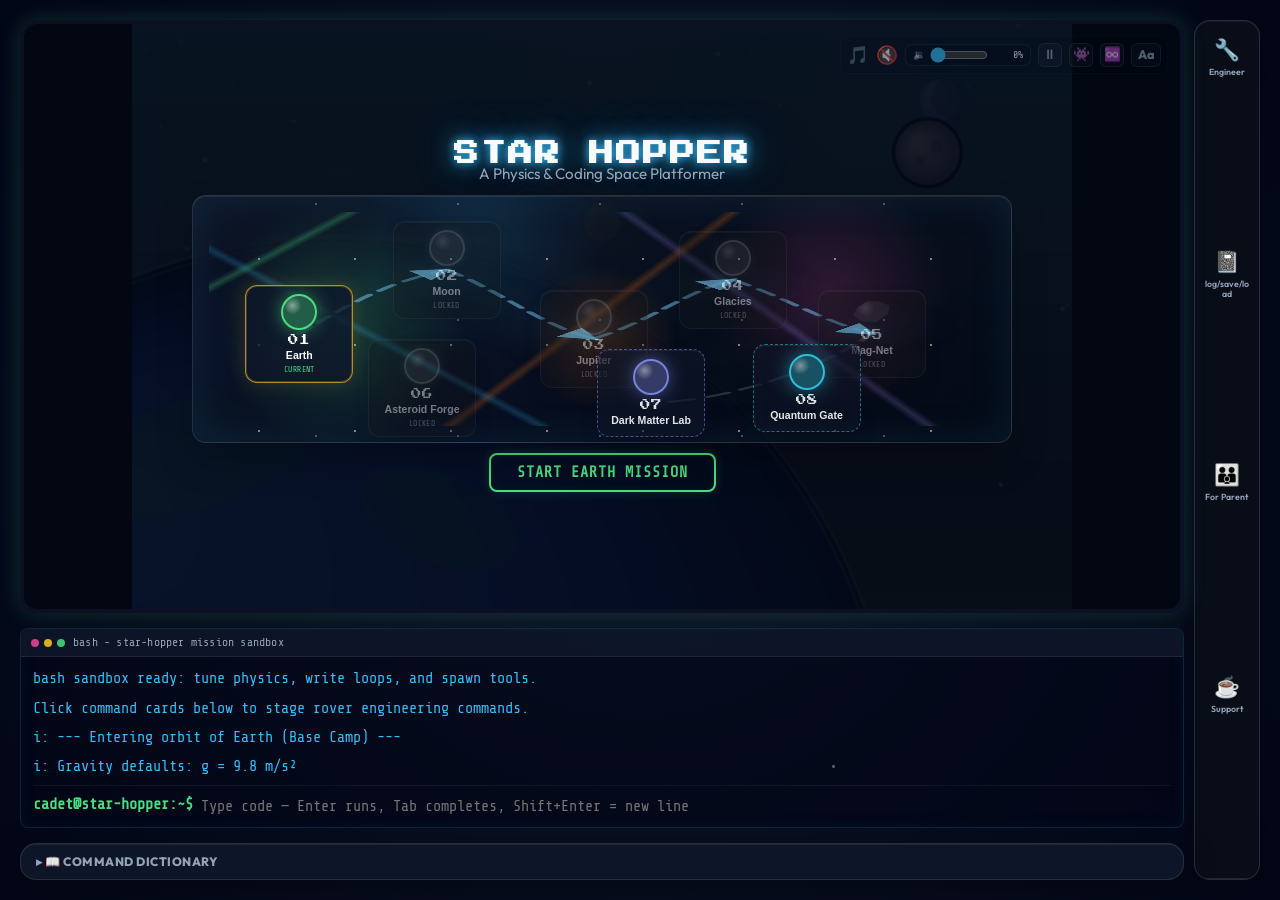
==== commit 9f2d51f0: "Optimize game engine: memoize HUD DOM mutations and cap particle pool for peak 60/120fps performance" ====
--- a/index.html
+++ b/index.html
@@ -6,16 +6,16 @@
   <title>Star Hopper - Physics & Coding Game</title>
   <meta name="description" content="A 2D platformer physics sandbox game for kids to learn programming constructs (loops, conditionals, assignments) and physics forces (gravity, friction, magnetism) by coding the level rules in real-time.">
   <link rel="icon" type="image/svg+xml" href="data:image/svg+xml,%3Csvg xmlns='http://www.w3.org/2000/svg' viewBox='0 0 32 32'%3E%3Cdefs%3E%3ClinearGradient id='grad' x1='0%25' y1='0%25' x2='100%25' y2='100%25'%3E%3Cstop offset='0%25' stop-color='%2338bdf8'/%3E%3Cstop offset='100%25' stop-color='%23a855f7'/%3E%3C/linearGradient%3E%3Cfilter id='glow'%3E%3CfeGaussianBlur stdDeviation='1' result='blur'/%3E%3CfeMerge%3E%3CfeMergeNode in='blur'/%3E%3CfeMergeNode in='SourceGraphic'/%3E%3C/feMerge%3E%3C/filter%3E%3C/defs%3E%3Crect width='32' height='32' rx='8' fill='%230f172a'/%3E%3Cpath d='M 6,26 Q 16,22 18,14' stroke='%23e11d48' stroke-width='2' stroke-linecap='round' fill='none' opacity='0.8'/%3E%3Cpath d='M 8,24 Q 14,20 16,16' stroke='%23fb923c' stroke-width='1.5' stroke-linecap='round' fill='none' opacity='0.8'/%3E%3Cpath d='M 22,6 L 24,11 L 29,12 L 25,16 L 26,21 L 22,18 L 18,21 L 19,16 L 15,12 L 20,11 Z' fill='url(%23grad)' filter='url(%23glow)'/%3E%3C/svg%3E">
-  <link rel="stylesheet" href="style.css?v=fast-v503">
+  <link rel="stylesheet" href="style.css?v=engine-v504">
 
   <!-- PWA / installable iOS app -->
-  <link rel="manifest" href="manifest.json?v=fast-v503">
+  <link rel="manifest" href="manifest.json?v=engine-v504">
   <meta name="theme-color" content="#030712">
   <meta name="apple-mobile-web-app-capable" content="yes">
   <meta name="mobile-web-app-capable" content="yes">
   <meta name="apple-mobile-web-app-status-bar-style" content="black-translucent">
   <meta name="apple-mobile-web-app-title" content="Star Hopper">
-  <link rel="apple-touch-icon" href="icons/icon-180.png?v=fast-v503">
+  <link rel="apple-touch-icon" href="icons/icon-180.png?v=engine-v504">
 </head>
 <body>
 
@@ -931,37 +931,37 @@
   </div>
 
   <!-- Import JS Modules sequentially -->
-  <script src="missions.js?v=fast-v503"></script>
-  <script src="planets.js?v=fast-v503"></script>
-  <script src="audio.js?v=fast-v503"></script>
-  <script src="interpreter.js?v=fast-v503"></script>
-  <script src="render-cache.js?v=fast-v503"></script>
-  <script src="entities.js?v=fast-v503"></script>
-  <script src="physics.js?v=fast-v503"></script>
-  <script src="ui.js?v=fast-v503"></script>
-  <script src="retry-variants.js?v=fast-v503"></script>
-  <script src="diagnostics.js?v=fast-v503"></script>
-  <script src="attempt-log.js?v=fast-v503"></script>
-  <script src="game.js?v=fast-v503"></script>
-  <script src="touch-controls.js?v=fast-v503"></script>
-  <script src="notebook.js?v=fast-v503"></script>
-  <script src="navigator-classic.js?v=fast-v503"></script>
-  <script src="nav-core.js?v=fast-v503"></script>
-  <script src="nav-bodies.js?v=fast-v503"></script>
-  <script src="nav-physics.js?v=fast-v503"></script>
-  <script src="nav-ship.js?v=fast-v503"></script>
-  <script src="nav-transfer.js?v=fast-v503"></script>
-  <script src="nav-renderer.js?v=fast-v503"></script>
-  <script src="nav-missions.js?v=fast-v503"></script>
-  <script src="navigator.js?v=fast-v503"></script>
-  <script src="github-sync.js?v=fast-v503"></script>
-  <script src="profiles.js?v=fast-v503"></script>
-  <script src="guided-mode.js?v=fast-v503"></script>
+  <script src="missions.js?v=engine-v504"></script>
+  <script src="planets.js?v=engine-v504"></script>
+  <script src="audio.js?v=engine-v504"></script>
+  <script src="interpreter.js?v=engine-v504"></script>
+  <script src="render-cache.js?v=engine-v504"></script>
+  <script src="entities.js?v=engine-v504"></script>
+  <script src="physics.js?v=engine-v504"></script>
+  <script src="ui.js?v=engine-v504"></script>
+  <script src="retry-variants.js?v=engine-v504"></script>
+  <script src="diagnostics.js?v=engine-v504"></script>
+  <script src="attempt-log.js?v=engine-v504"></script>
+  <script src="game.js?v=engine-v504"></script>
+  <script src="touch-controls.js?v=engine-v504"></script>
+  <script src="notebook.js?v=engine-v504"></script>
+  <script src="navigator-classic.js?v=engine-v504"></script>
+  <script src="nav-core.js?v=engine-v504"></script>
+  <script src="nav-bodies.js?v=engine-v504"></script>
+  <script src="nav-physics.js?v=engine-v504"></script>
+  <script src="nav-ship.js?v=engine-v504"></script>
+  <script src="nav-transfer.js?v=engine-v504"></script>
+  <script src="nav-renderer.js?v=engine-v504"></script>
+  <script src="nav-missions.js?v=engine-v504"></script>
+  <script src="navigator.js?v=engine-v504"></script>
+  <script src="github-sync.js?v=engine-v504"></script>
+  <script src="profiles.js?v=engine-v504"></script>
+  <script src="guided-mode.js?v=engine-v504"></script>
   <script>
     // Register the service worker for offline play + installable iOS/Android app.
     if ('serviceWorker' in navigator) {
       window.addEventListener('load', function () {
-        navigator.serviceWorker.register('sw.js?v=fast-v503').catch(function () {});
+        navigator.serviceWorker.register('sw.js?v=engine-v504').catch(function () {});
       });
     }
   </script>
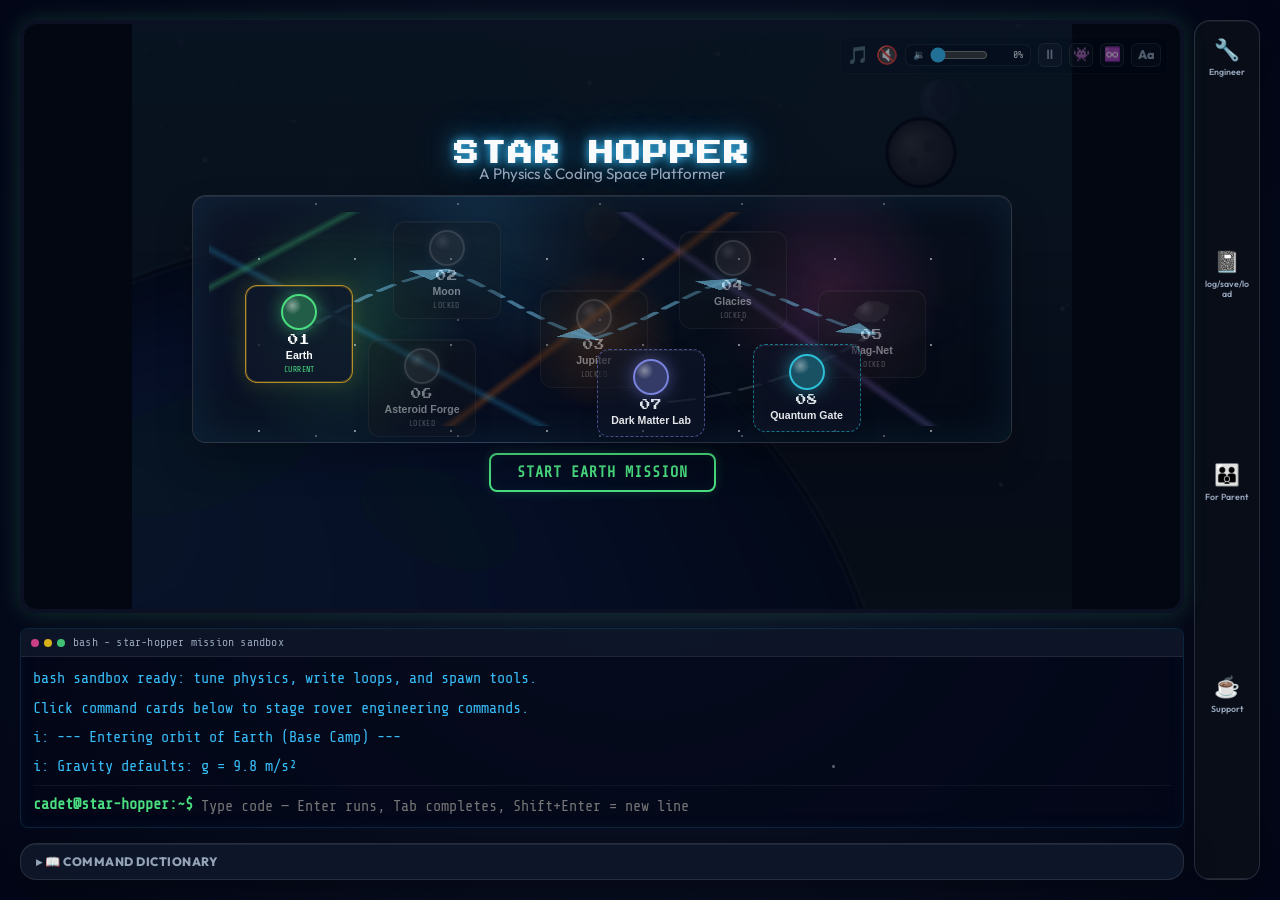
==== commit 4bab6d99: "Organize villagers across stage 1 and ensure NPC caves sit entirely on solid blocks" ====
--- a/index.html
+++ b/index.html
@@ -6,16 +6,16 @@
   <title>Star Hopper - Physics & Coding Game</title>
   <meta name="description" content="A 2D platformer physics sandbox game for kids to learn programming constructs (loops, conditionals, assignments) and physics forces (gravity, friction, magnetism) by coding the level rules in real-time.">
   <link rel="icon" type="image/svg+xml" href="data:image/svg+xml,%3Csvg xmlns='http://www.w3.org/2000/svg' viewBox='0 0 32 32'%3E%3Cdefs%3E%3ClinearGradient id='grad' x1='0%25' y1='0%25' x2='100%25' y2='100%25'%3E%3Cstop offset='0%25' stop-color='%2338bdf8'/%3E%3Cstop offset='100%25' stop-color='%23a855f7'/%3E%3C/linearGradient%3E%3Cfilter id='glow'%3E%3CfeGaussianBlur stdDeviation='1' result='blur'/%3E%3CfeMerge%3E%3CfeMergeNode in='blur'/%3E%3CfeMergeNode in='SourceGraphic'/%3E%3C/feMerge%3E%3C/filter%3E%3C/defs%3E%3Crect width='32' height='32' rx='8' fill='%230f172a'/%3E%3Cpath d='M 6,26 Q 16,22 18,14' stroke='%23e11d48' stroke-width='2' stroke-linecap='round' fill='none' opacity='0.8'/%3E%3Cpath d='M 8,24 Q 14,20 16,16' stroke='%23fb923c' stroke-width='1.5' stroke-linecap='round' fill='none' opacity='0.8'/%3E%3Cpath d='M 22,6 L 24,11 L 29,12 L 25,16 L 26,21 L 22,18 L 18,21 L 19,16 L 15,12 L 20,11 Z' fill='url(%23grad)' filter='url(%23glow)'/%3E%3C/svg%3E">
-  <link rel="stylesheet" href="style.css?v=engine-v504">
+  <link rel="stylesheet" href="style.css?v=villagers-v505">
 
   <!-- PWA / installable iOS app -->
-  <link rel="manifest" href="manifest.json?v=engine-v504">
+  <link rel="manifest" href="manifest.json?v=villagers-v505">
   <meta name="theme-color" content="#030712">
   <meta name="apple-mobile-web-app-capable" content="yes">
   <meta name="mobile-web-app-capable" content="yes">
   <meta name="apple-mobile-web-app-status-bar-style" content="black-translucent">
   <meta name="apple-mobile-web-app-title" content="Star Hopper">
-  <link rel="apple-touch-icon" href="icons/icon-180.png?v=engine-v504">
+  <link rel="apple-touch-icon" href="icons/icon-180.png?v=villagers-v505">
 </head>
 <body>
 
@@ -931,37 +931,37 @@
   </div>
 
   <!-- Import JS Modules sequentially -->
-  <script src="missions.js?v=engine-v504"></script>
-  <script src="planets.js?v=engine-v504"></script>
-  <script src="audio.js?v=engine-v504"></script>
-  <script src="interpreter.js?v=engine-v504"></script>
-  <script src="render-cache.js?v=engine-v504"></script>
-  <script src="entities.js?v=engine-v504"></script>
-  <script src="physics.js?v=engine-v504"></script>
-  <script src="ui.js?v=engine-v504"></script>
-  <script src="retry-variants.js?v=engine-v504"></script>
-  <script src="diagnostics.js?v=engine-v504"></script>
-  <script src="attempt-log.js?v=engine-v504"></script>
-  <script src="game.js?v=engine-v504"></script>
-  <script src="touch-controls.js?v=engine-v504"></script>
-  <script src="notebook.js?v=engine-v504"></script>
-  <script src="navigator-classic.js?v=engine-v504"></script>
-  <script src="nav-core.js?v=engine-v504"></script>
-  <script src="nav-bodies.js?v=engine-v504"></script>
-  <script src="nav-physics.js?v=engine-v504"></script>
-  <script src="nav-ship.js?v=engine-v504"></script>
-  <script src="nav-transfer.js?v=engine-v504"></script>
-  <script src="nav-renderer.js?v=engine-v504"></script>
-  <script src="nav-missions.js?v=engine-v504"></script>
-  <script src="navigator.js?v=engine-v504"></script>
-  <script src="github-sync.js?v=engine-v504"></script>
-  <script src="profiles.js?v=engine-v504"></script>
-  <script src="guided-mode.js?v=engine-v504"></script>
+  <script src="missions.js?v=villagers-v505"></script>
+  <script src="planets.js?v=villagers-v505"></script>
+  <script src="audio.js?v=villagers-v505"></script>
+  <script src="interpreter.js?v=villagers-v505"></script>
+  <script src="render-cache.js?v=villagers-v505"></script>
+  <script src="entities.js?v=villagers-v505"></script>
+  <script src="physics.js?v=villagers-v505"></script>
+  <script src="ui.js?v=villagers-v505"></script>
+  <script src="retry-variants.js?v=villagers-v505"></script>
+  <script src="diagnostics.js?v=villagers-v505"></script>
+  <script src="attempt-log.js?v=villagers-v505"></script>
+  <script src="game.js?v=villagers-v505"></script>
+  <script src="touch-controls.js?v=villagers-v505"></script>
+  <script src="notebook.js?v=villagers-v505"></script>
+  <script src="navigator-classic.js?v=villagers-v505"></script>
+  <script src="nav-core.js?v=villagers-v505"></script>
+  <script src="nav-bodies.js?v=villagers-v505"></script>
+  <script src="nav-physics.js?v=villagers-v505"></script>
+  <script src="nav-ship.js?v=villagers-v505"></script>
+  <script src="nav-transfer.js?v=villagers-v505"></script>
+  <script src="nav-renderer.js?v=villagers-v505"></script>
+  <script src="nav-missions.js?v=villagers-v505"></script>
+  <script src="navigator.js?v=villagers-v505"></script>
+  <script src="github-sync.js?v=villagers-v505"></script>
+  <script src="profiles.js?v=villagers-v505"></script>
+  <script src="guided-mode.js?v=villagers-v505"></script>
   <script>
     // Register the service worker for offline play + installable iOS/Android app.
     if ('serviceWorker' in navigator) {
       window.addEventListener('load', function () {
-        navigator.serviceWorker.register('sw.js?v=engine-v504').catch(function () {});
+        navigator.serviceWorker.register('sw.js?v=villagers-v505').catch(function () {});
       });
     }
   </script>
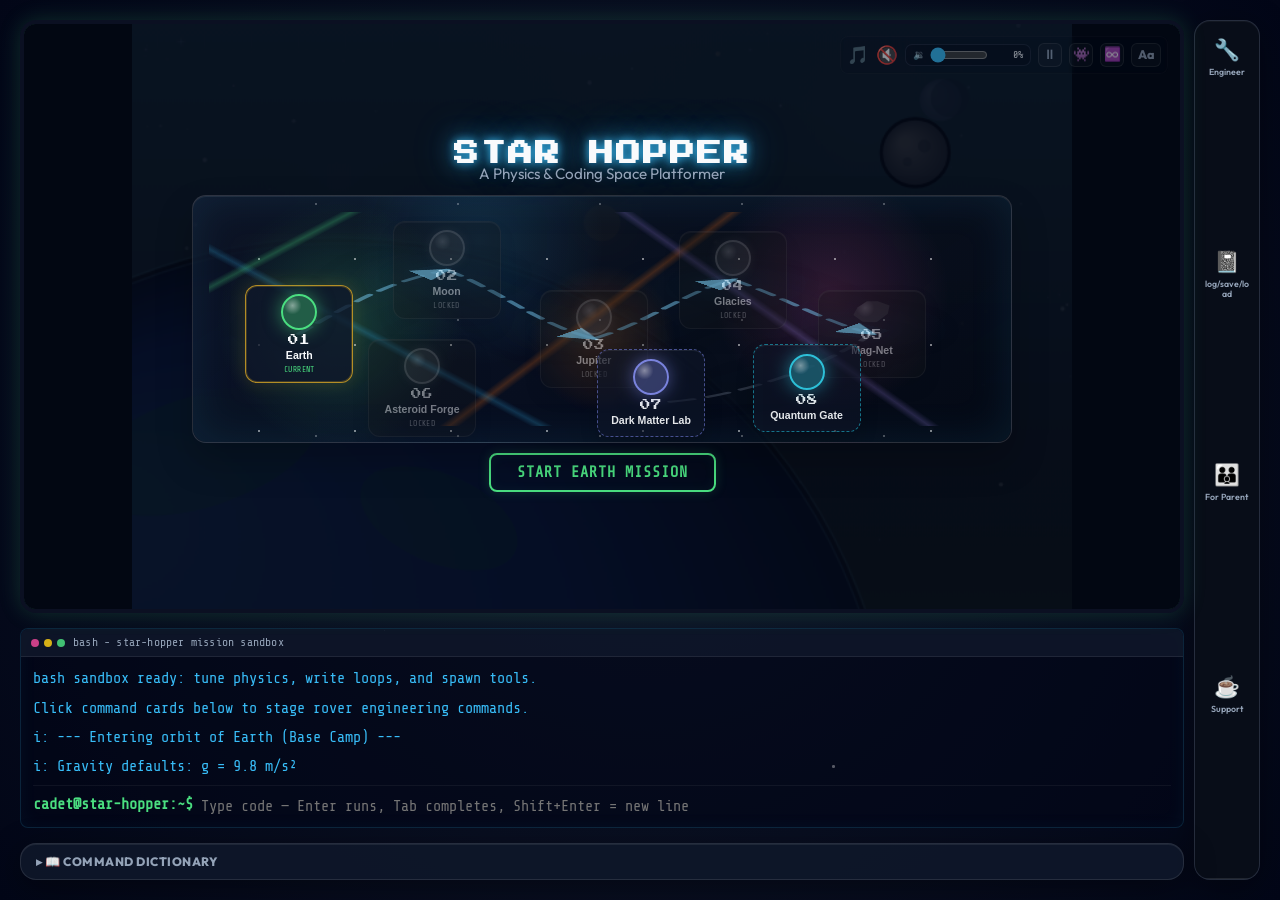
==== commit 3bca44df: "Improve audio synthesis, add new sound effects, and expand comic speech pools" ====
--- a/index.html
+++ b/index.html
@@ -6,16 +6,16 @@
   <title>Star Hopper - Physics & Coding Game</title>
   <meta name="description" content="A 2D platformer physics sandbox game for kids to learn programming constructs (loops, conditionals, assignments) and physics forces (gravity, friction, magnetism) by coding the level rules in real-time.">
   <link rel="icon" type="image/svg+xml" href="data:image/svg+xml,%3Csvg xmlns='http://www.w3.org/2000/svg' viewBox='0 0 32 32'%3E%3Cdefs%3E%3ClinearGradient id='grad' x1='0%25' y1='0%25' x2='100%25' y2='100%25'%3E%3Cstop offset='0%25' stop-color='%2338bdf8'/%3E%3Cstop offset='100%25' stop-color='%23a855f7'/%3E%3C/linearGradient%3E%3Cfilter id='glow'%3E%3CfeGaussianBlur stdDeviation='1' result='blur'/%3E%3CfeMerge%3E%3CfeMergeNode in='blur'/%3E%3CfeMergeNode in='SourceGraphic'/%3E%3C/feMerge%3E%3C/filter%3E%3C/defs%3E%3Crect width='32' height='32' rx='8' fill='%230f172a'/%3E%3Cpath d='M 6,26 Q 16,22 18,14' stroke='%23e11d48' stroke-width='2' stroke-linecap='round' fill='none' opacity='0.8'/%3E%3Cpath d='M 8,24 Q 14,20 16,16' stroke='%23fb923c' stroke-width='1.5' stroke-linecap='round' fill='none' opacity='0.8'/%3E%3Cpath d='M 22,6 L 24,11 L 29,12 L 25,16 L 26,21 L 22,18 L 18,21 L 19,16 L 15,12 L 20,11 Z' fill='url(%23grad)' filter='url(%23glow)'/%3E%3C/svg%3E">
-  <link rel="stylesheet" href="style.css?v=villagers-v505">
+  <link rel="stylesheet" href="style.css?v=audio-speech-v506">
 
   <!-- PWA / installable iOS app -->
-  <link rel="manifest" href="manifest.json?v=villagers-v505">
+  <link rel="manifest" href="manifest.json?v=audio-speech-v506">
   <meta name="theme-color" content="#030712">
   <meta name="apple-mobile-web-app-capable" content="yes">
   <meta name="mobile-web-app-capable" content="yes">
   <meta name="apple-mobile-web-app-status-bar-style" content="black-translucent">
   <meta name="apple-mobile-web-app-title" content="Star Hopper">
-  <link rel="apple-touch-icon" href="icons/icon-180.png?v=villagers-v505">
+  <link rel="apple-touch-icon" href="icons/icon-180.png?v=audio-speech-v506">
 </head>
 <body>
 
@@ -931,37 +931,37 @@
   </div>
 
   <!-- Import JS Modules sequentially -->
-  <script src="missions.js?v=villagers-v505"></script>
-  <script src="planets.js?v=villagers-v505"></script>
-  <script src="audio.js?v=villagers-v505"></script>
-  <script src="interpreter.js?v=villagers-v505"></script>
-  <script src="render-cache.js?v=villagers-v505"></script>
-  <script src="entities.js?v=villagers-v505"></script>
-  <script src="physics.js?v=villagers-v505"></script>
-  <script src="ui.js?v=villagers-v505"></script>
-  <script src="retry-variants.js?v=villagers-v505"></script>
-  <script src="diagnostics.js?v=villagers-v505"></script>
-  <script src="attempt-log.js?v=villagers-v505"></script>
-  <script src="game.js?v=villagers-v505"></script>
-  <script src="touch-controls.js?v=villagers-v505"></script>
-  <script src="notebook.js?v=villagers-v505"></script>
-  <script src="navigator-classic.js?v=villagers-v505"></script>
-  <script src="nav-core.js?v=villagers-v505"></script>
-  <script src="nav-bodies.js?v=villagers-v505"></script>
-  <script src="nav-physics.js?v=villagers-v505"></script>
-  <script src="nav-ship.js?v=villagers-v505"></script>
-  <script src="nav-transfer.js?v=villagers-v505"></script>
-  <script src="nav-renderer.js?v=villagers-v505"></script>
-  <script src="nav-missions.js?v=villagers-v505"></script>
-  <script src="navigator.js?v=villagers-v505"></script>
-  <script src="github-sync.js?v=villagers-v505"></script>
-  <script src="profiles.js?v=villagers-v505"></script>
-  <script src="guided-mode.js?v=villagers-v505"></script>
+  <script src="missions.js?v=audio-speech-v506"></script>
+  <script src="planets.js?v=audio-speech-v506"></script>
+  <script src="audio.js?v=audio-speech-v506"></script>
+  <script src="interpreter.js?v=audio-speech-v506"></script>
+  <script src="render-cache.js?v=audio-speech-v506"></script>
+  <script src="entities.js?v=audio-speech-v506"></script>
+  <script src="physics.js?v=audio-speech-v506"></script>
+  <script src="ui.js?v=audio-speech-v506"></script>
+  <script src="retry-variants.js?v=audio-speech-v506"></script>
+  <script src="diagnostics.js?v=audio-speech-v506"></script>
+  <script src="attempt-log.js?v=audio-speech-v506"></script>
+  <script src="game.js?v=audio-speech-v506"></script>
+  <script src="touch-controls.js?v=audio-speech-v506"></script>
+  <script src="notebook.js?v=audio-speech-v506"></script>
+  <script src="navigator-classic.js?v=audio-speech-v506"></script>
+  <script src="nav-core.js?v=audio-speech-v506"></script>
+  <script src="nav-bodies.js?v=audio-speech-v506"></script>
+  <script src="nav-physics.js?v=audio-speech-v506"></script>
+  <script src="nav-ship.js?v=audio-speech-v506"></script>
+  <script src="nav-transfer.js?v=audio-speech-v506"></script>
+  <script src="nav-renderer.js?v=audio-speech-v506"></script>
+  <script src="nav-missions.js?v=audio-speech-v506"></script>
+  <script src="navigator.js?v=audio-speech-v506"></script>
+  <script src="github-sync.js?v=audio-speech-v506"></script>
+  <script src="profiles.js?v=audio-speech-v506"></script>
+  <script src="guided-mode.js?v=audio-speech-v506"></script>
   <script>
     // Register the service worker for offline play + installable iOS/Android app.
     if ('serviceWorker' in navigator) {
       window.addEventListener('load', function () {
-        navigator.serviceWorker.register('sw.js?v=villagers-v505').catch(function () {});
+        navigator.serviceWorker.register('sw.js?v=audio-speech-v506').catch(function () {});
       });
     }
   </script>
